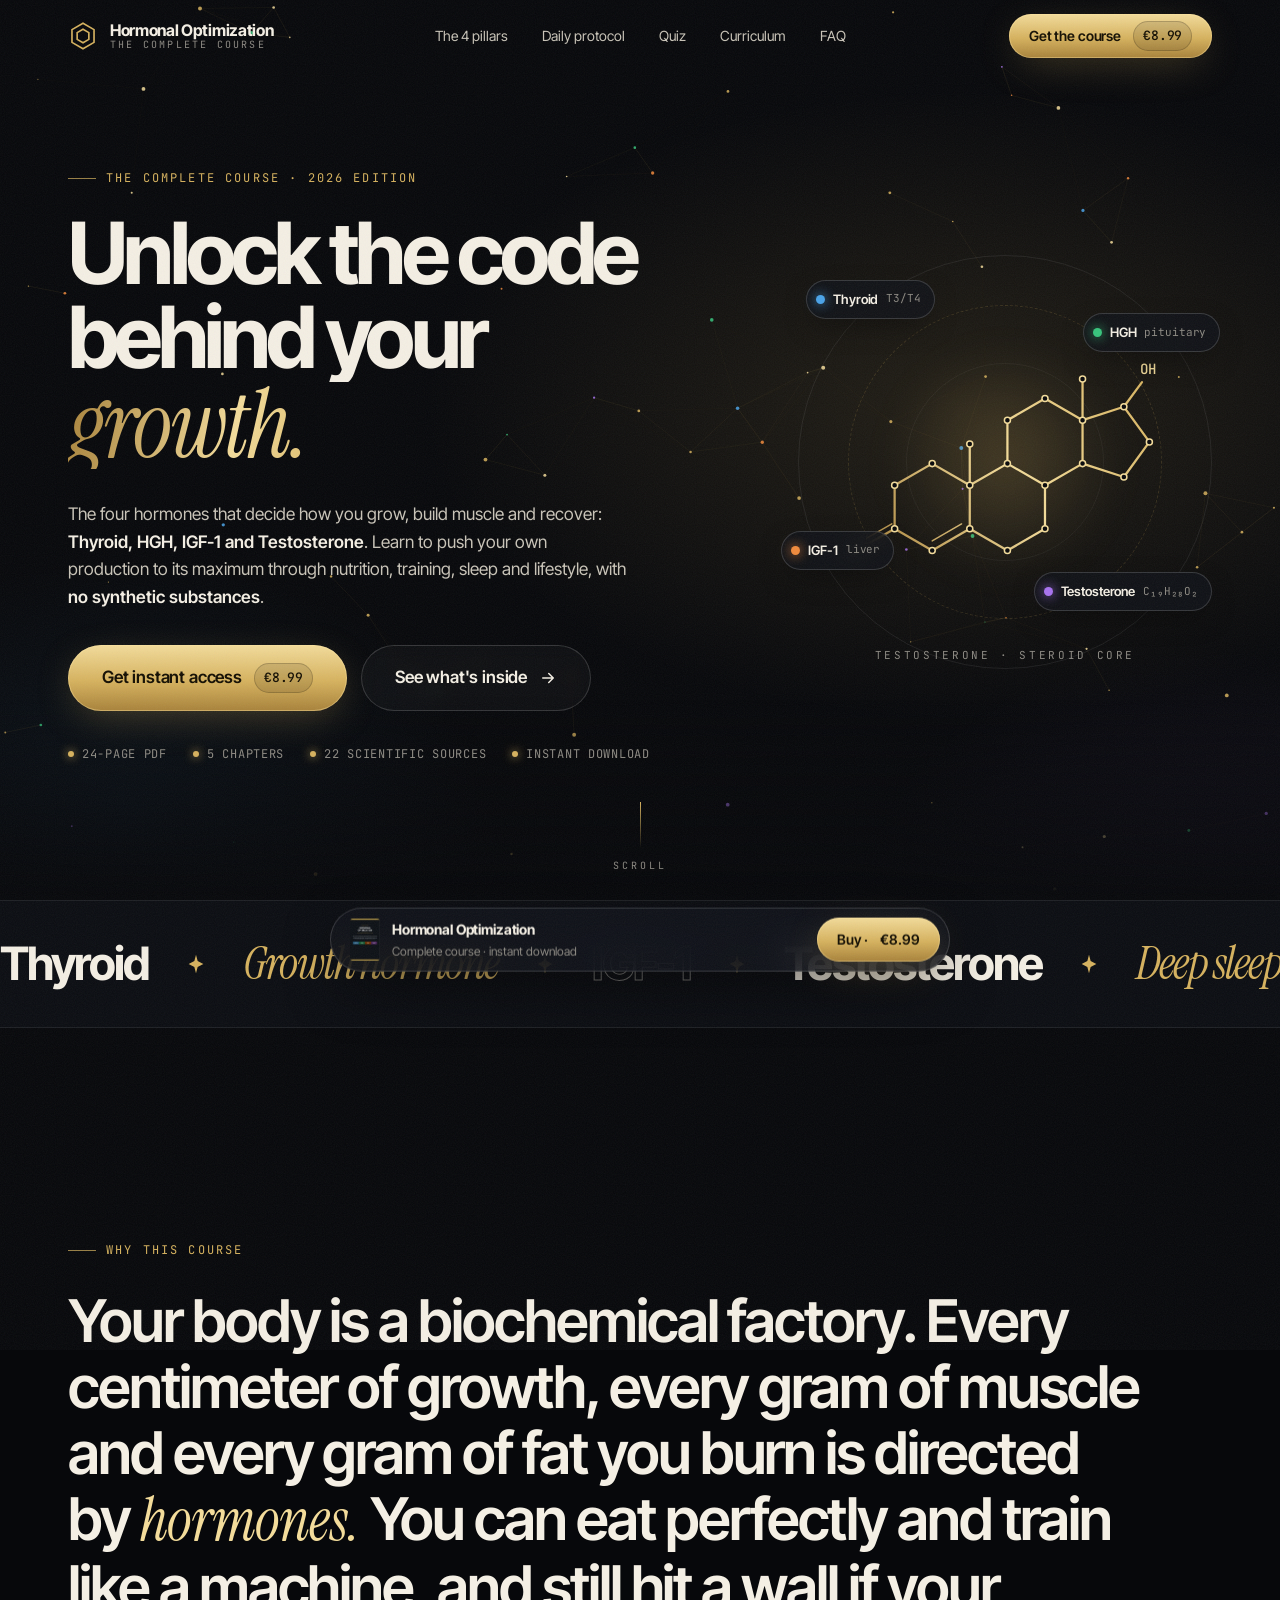
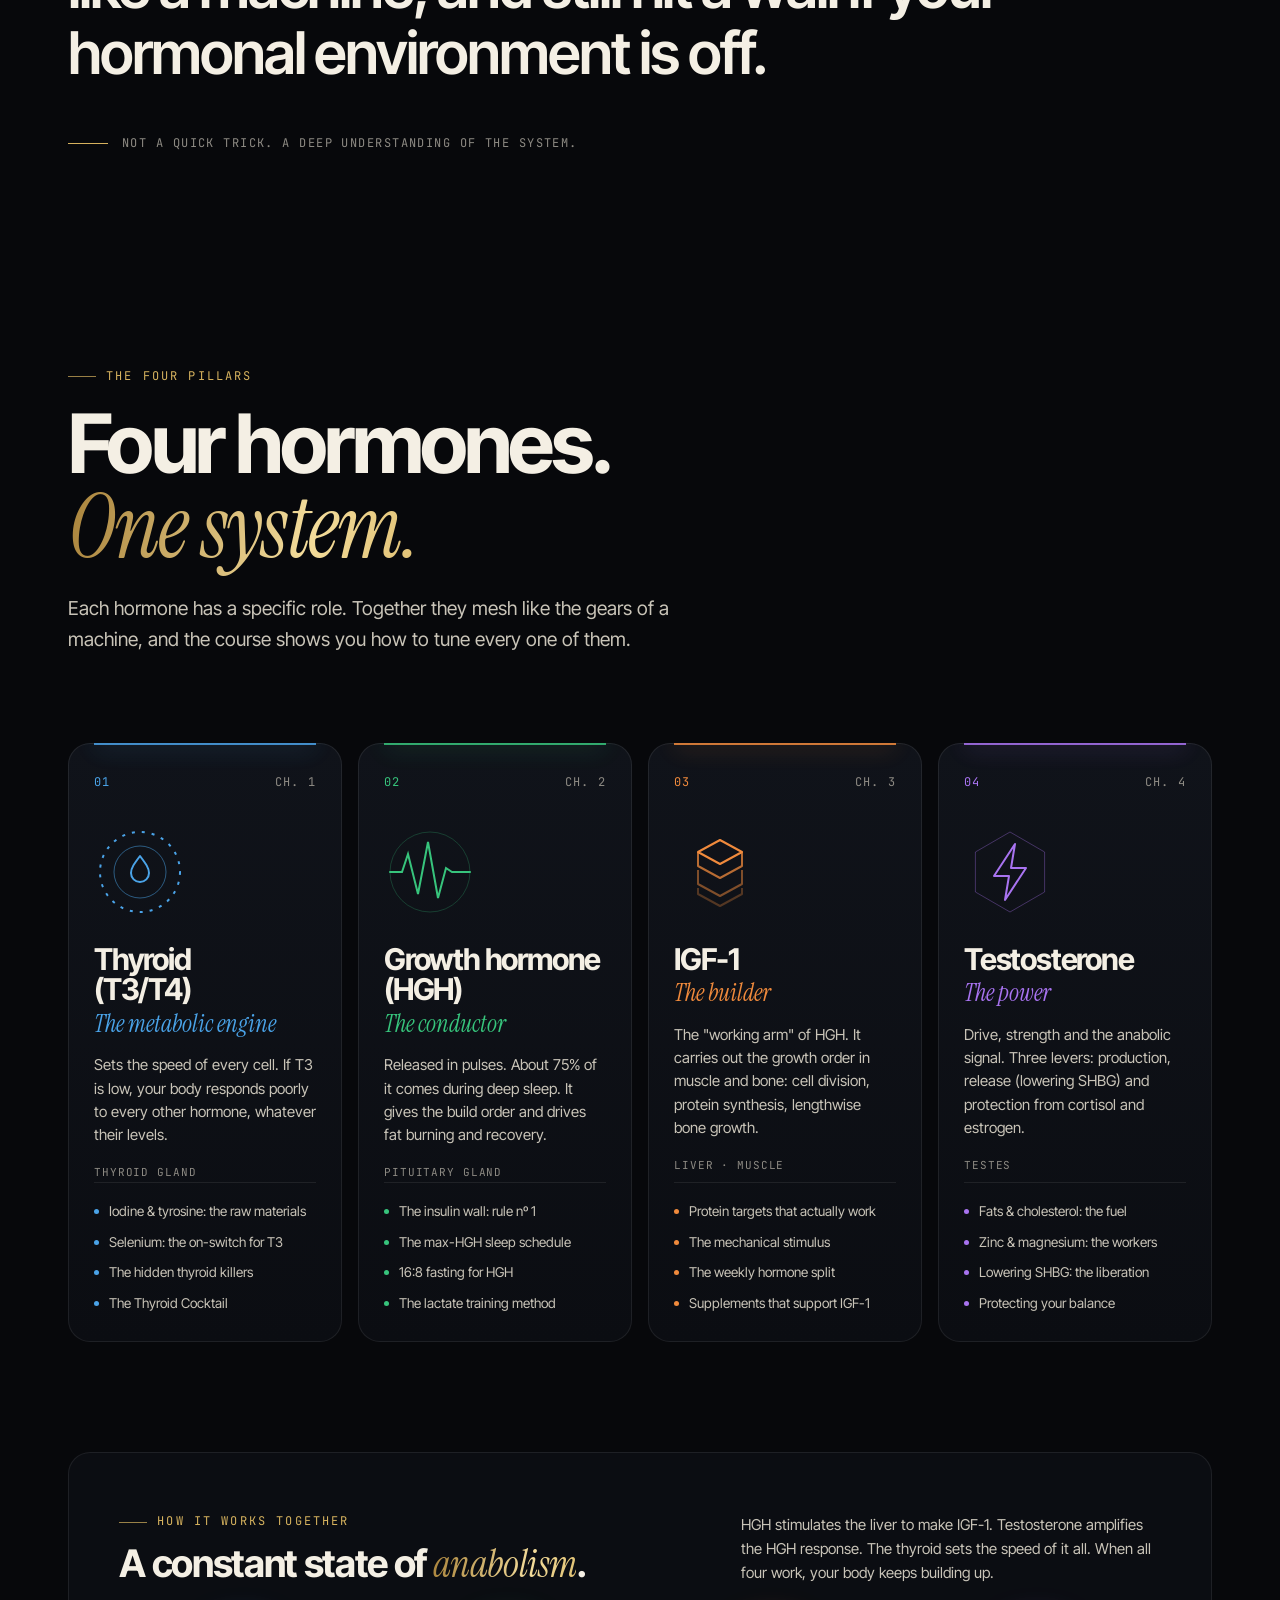
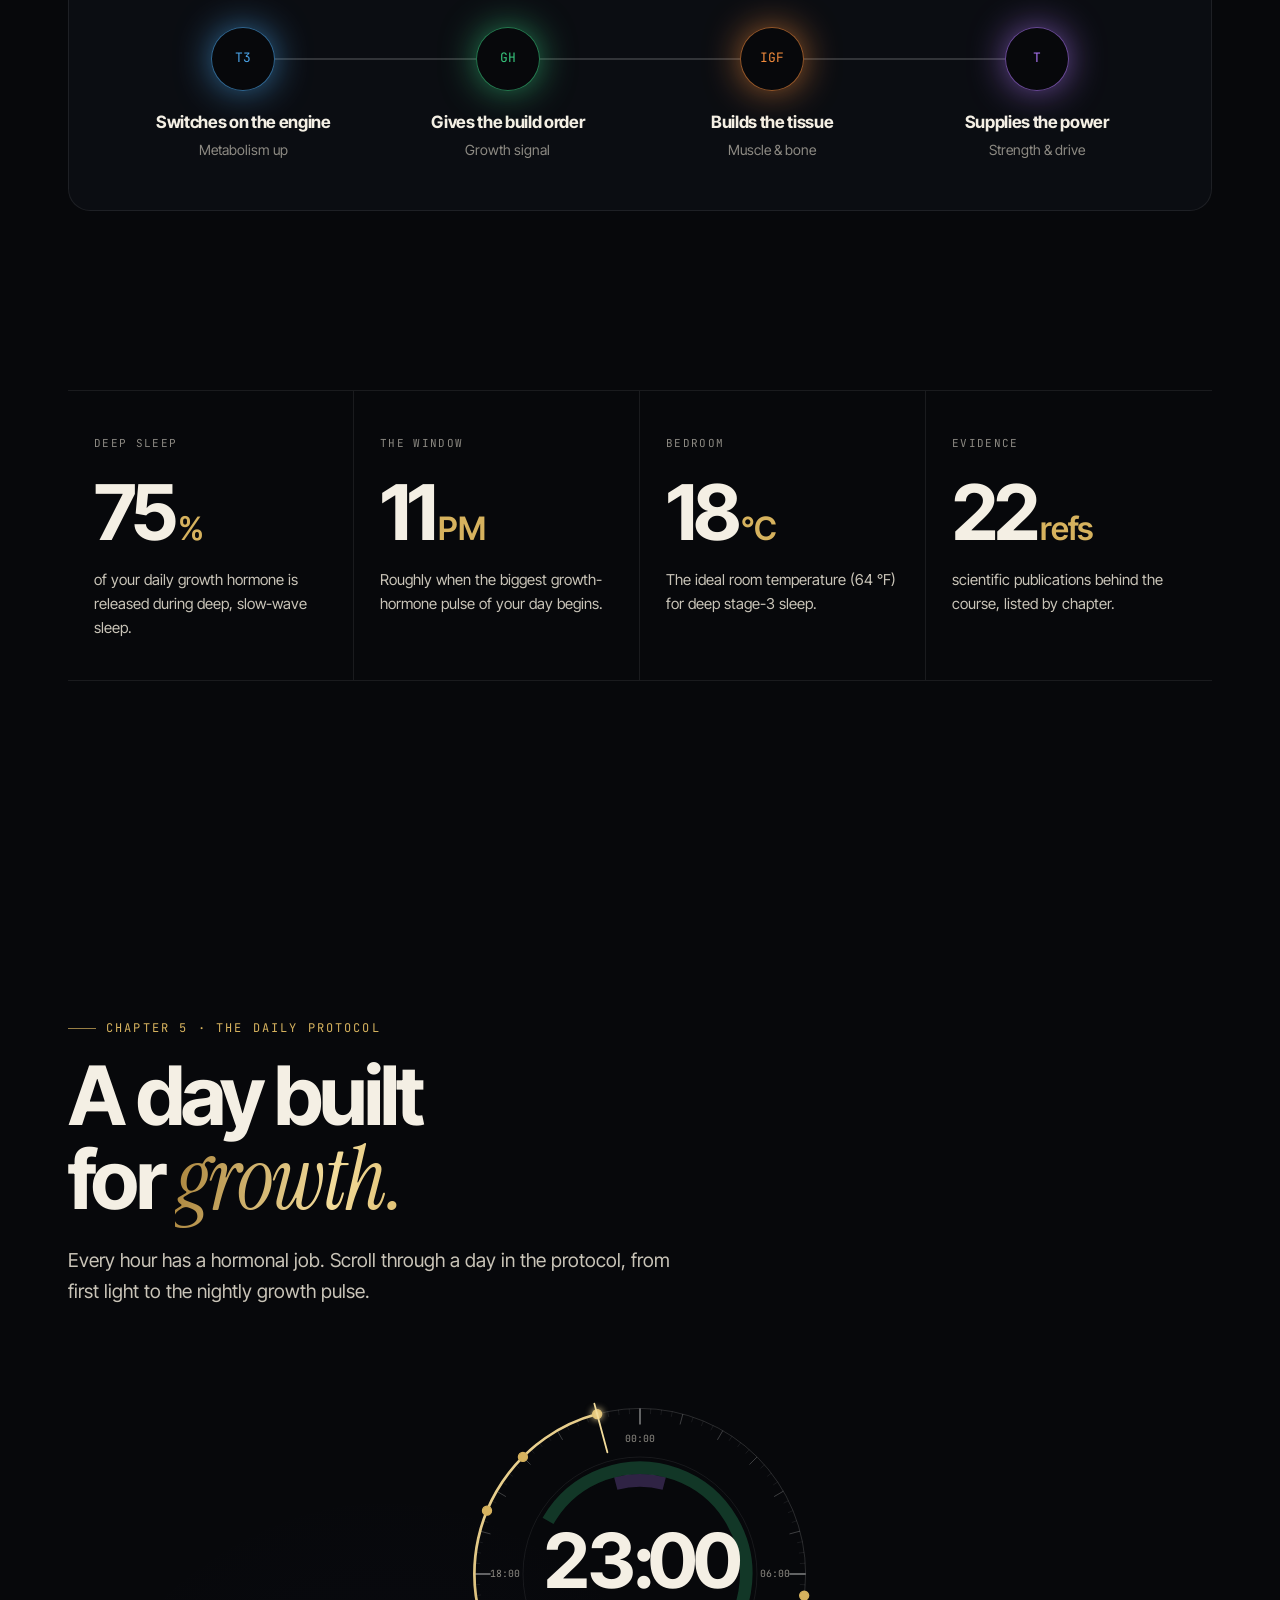
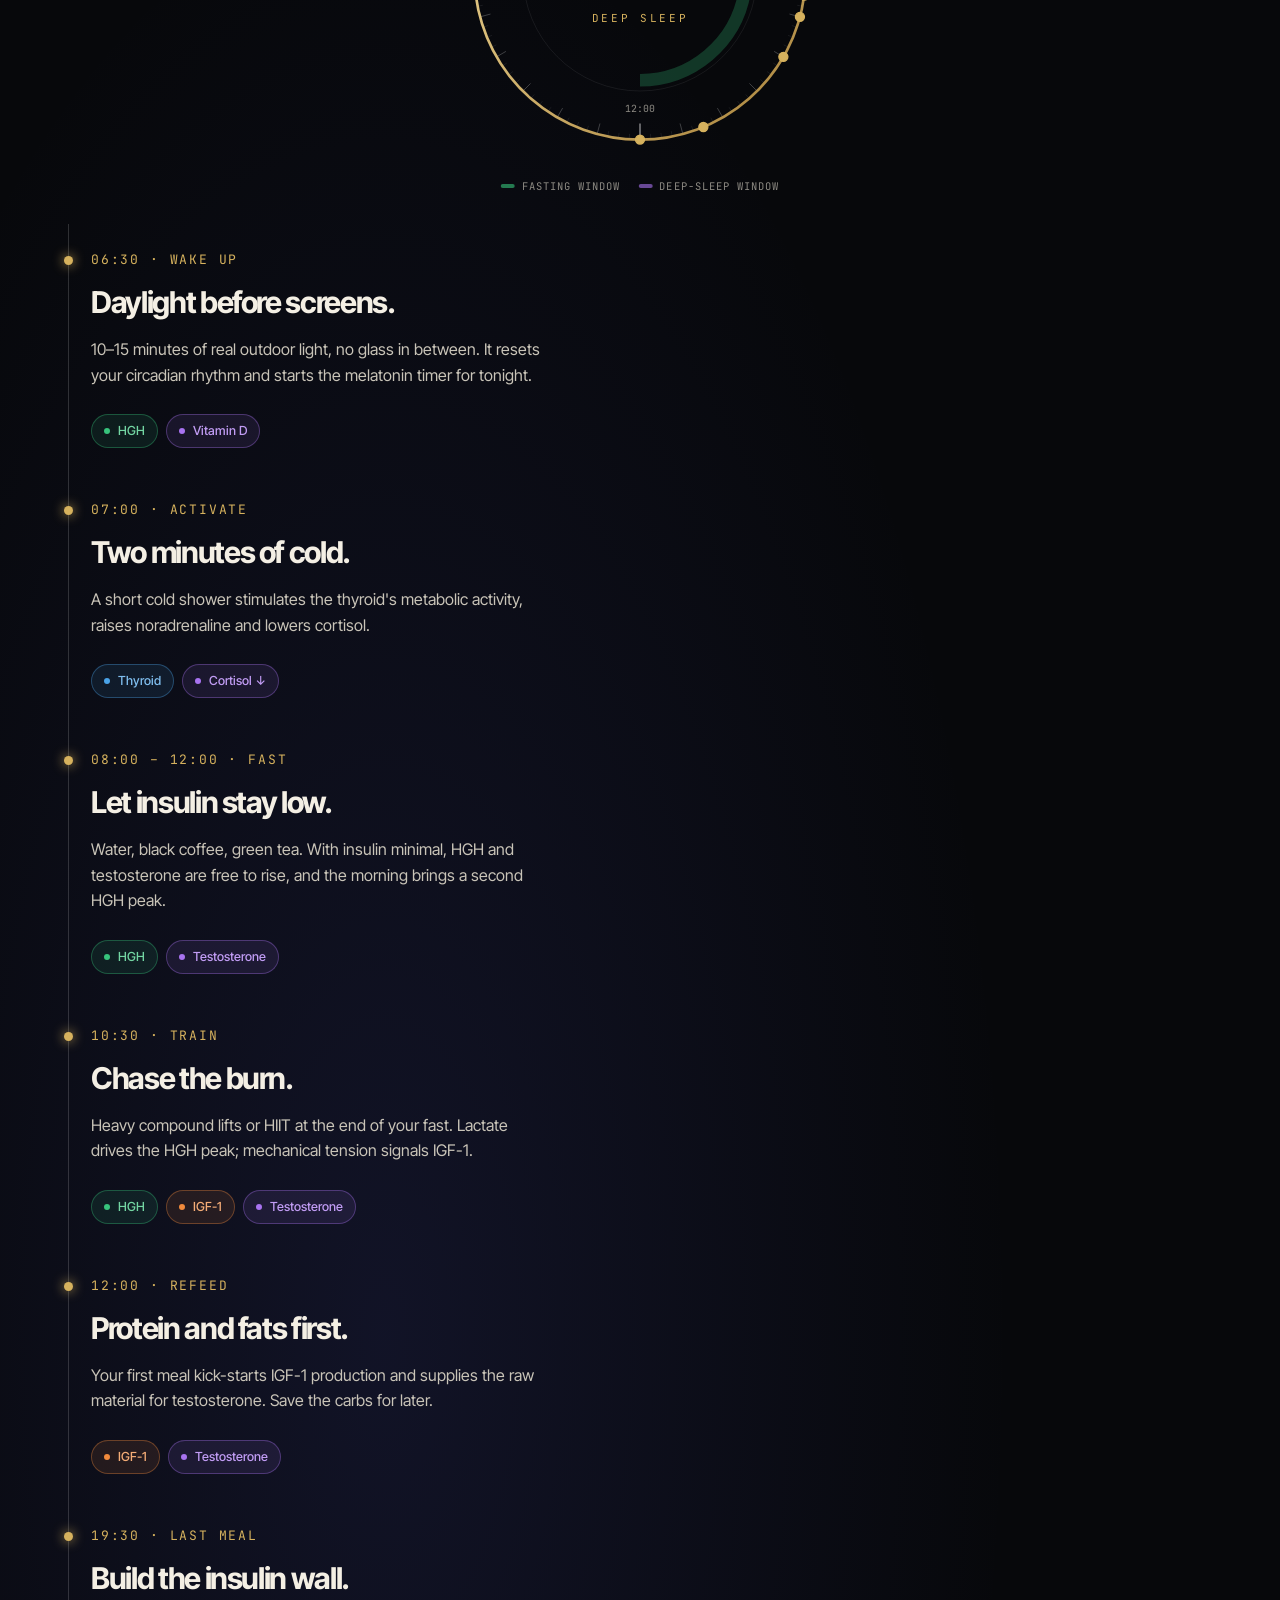
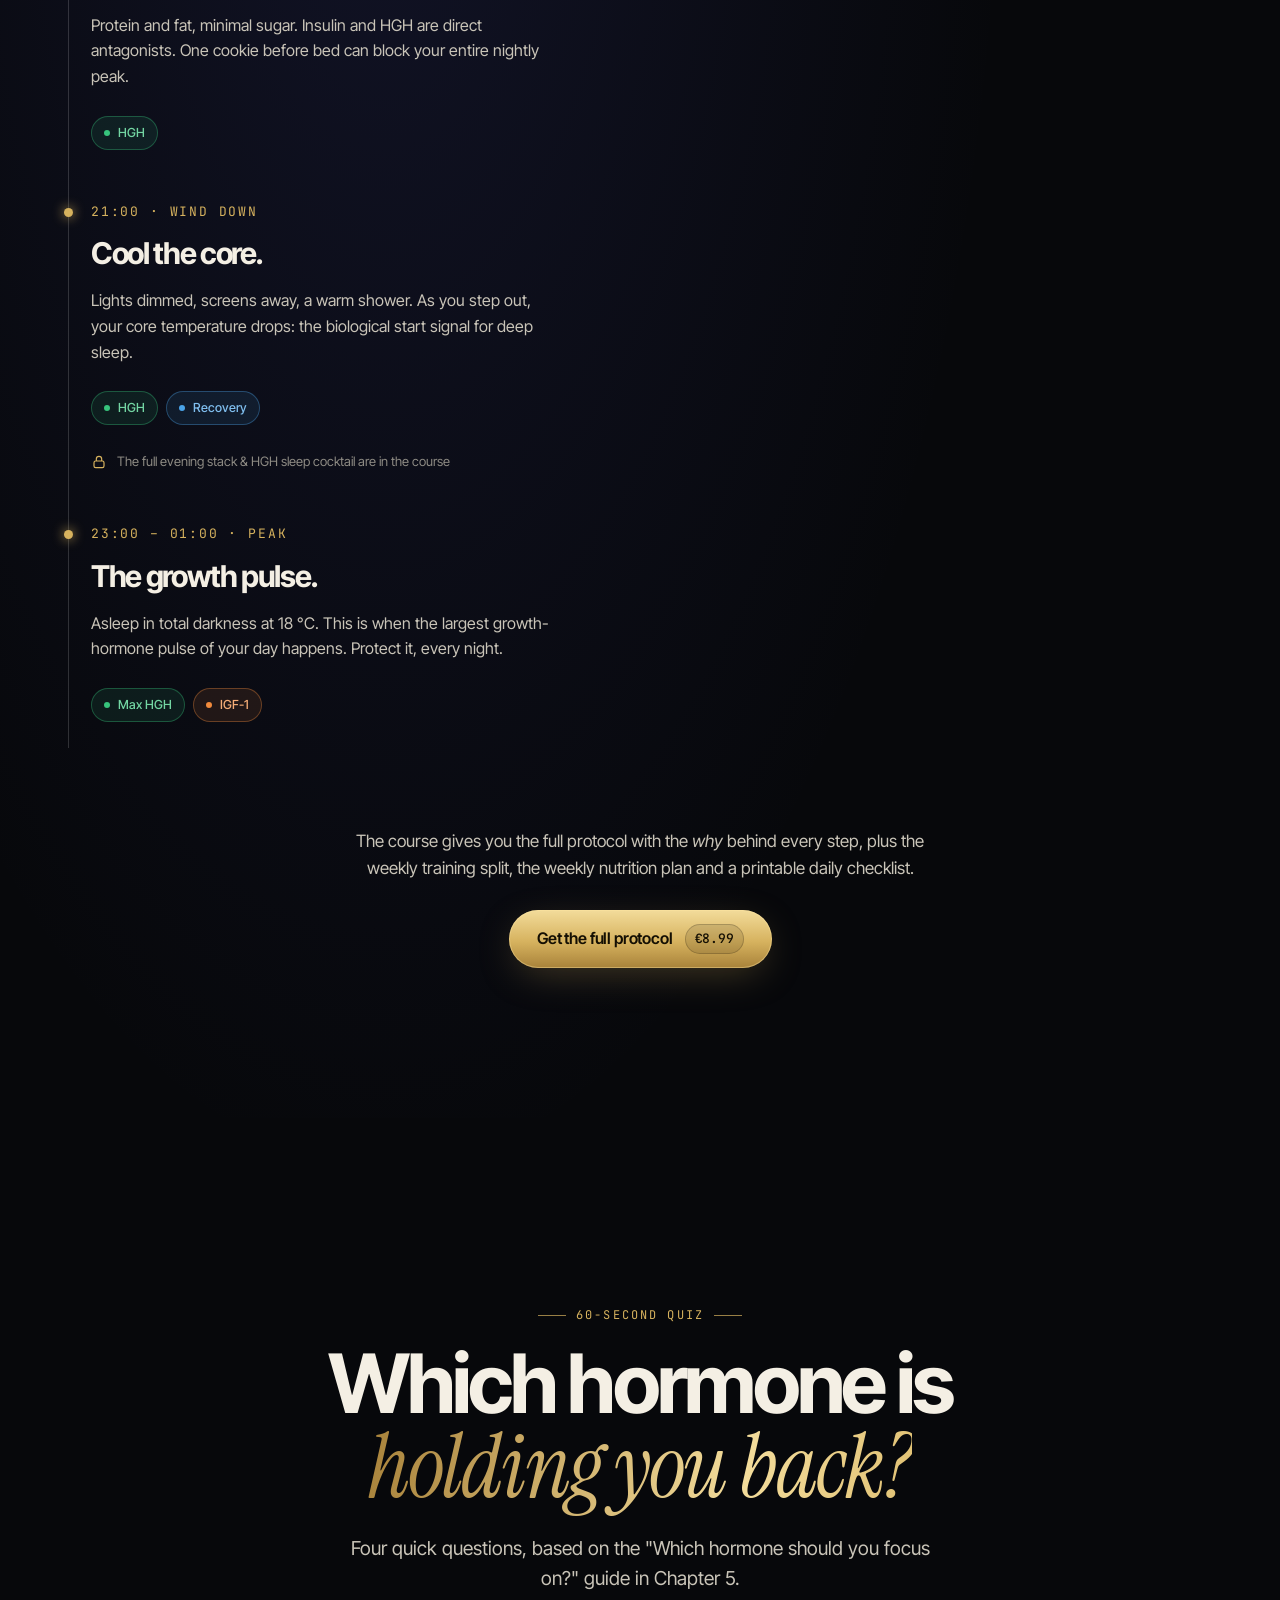
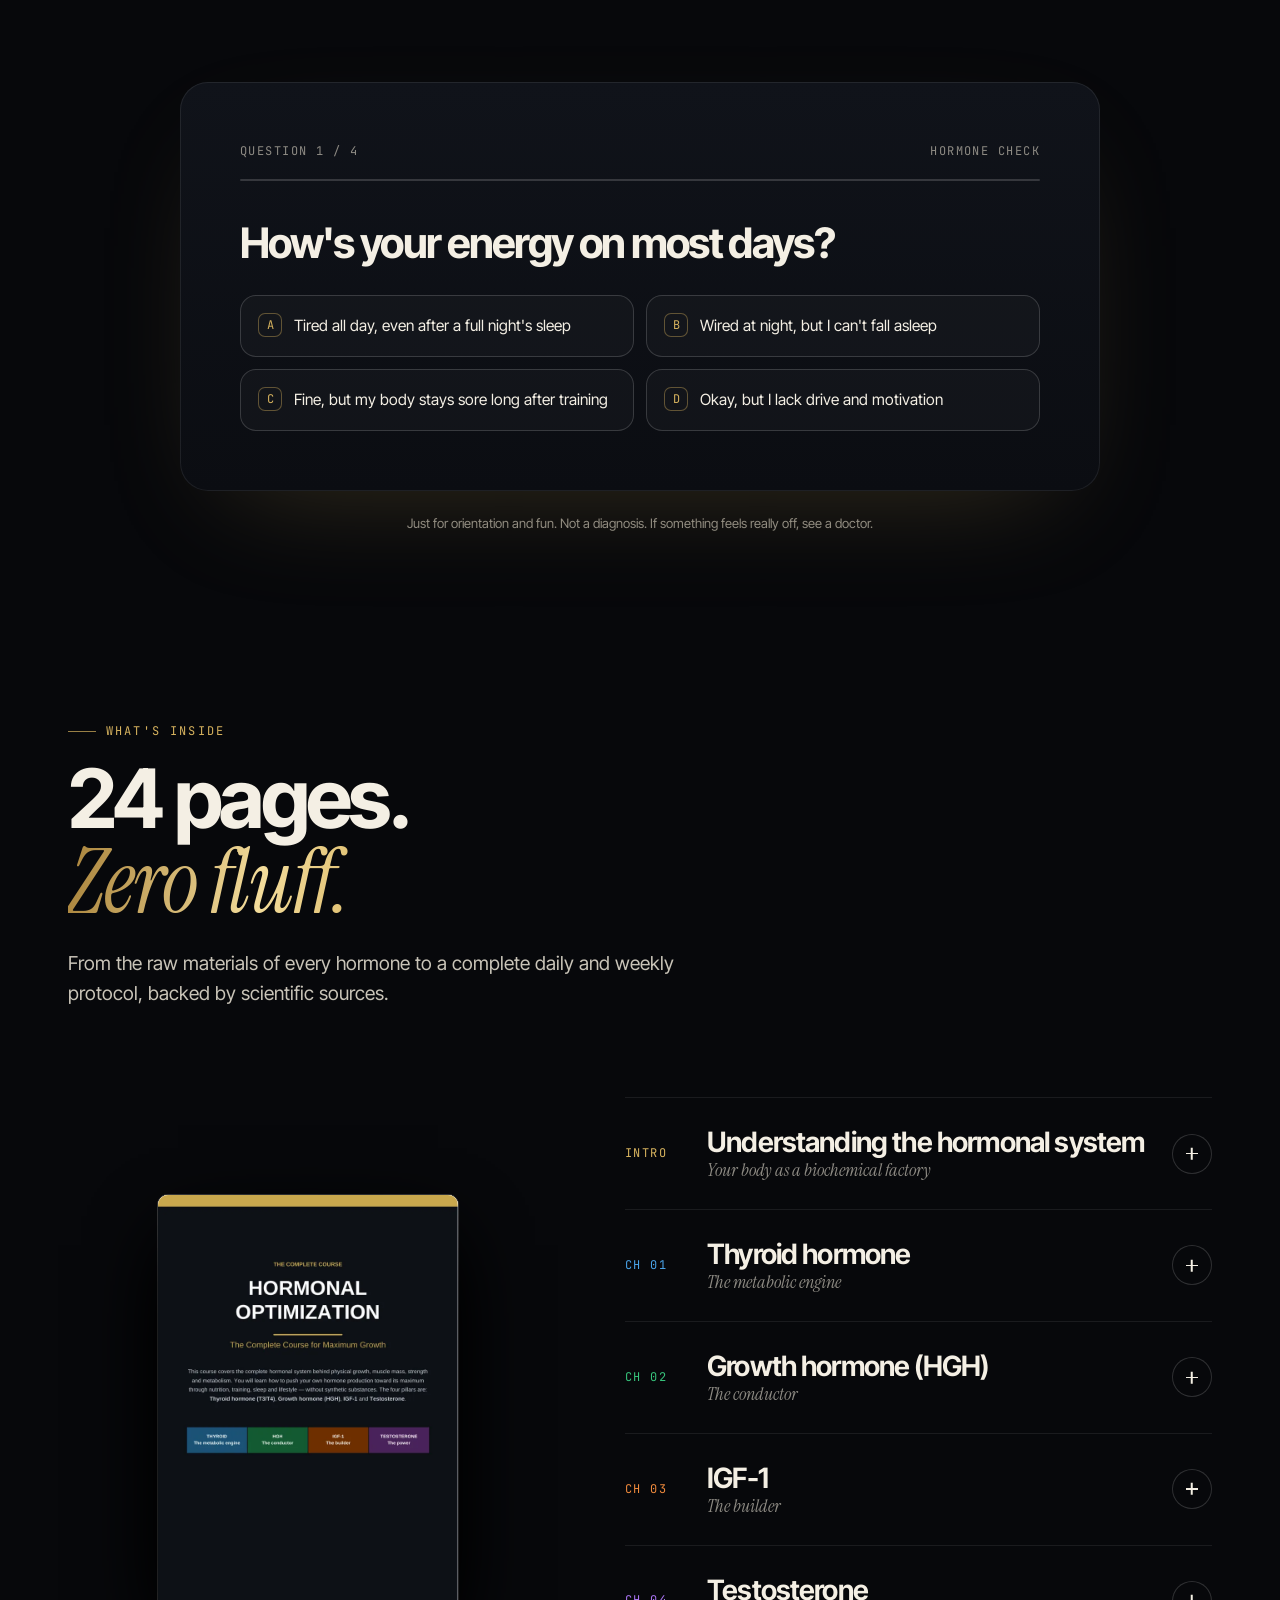
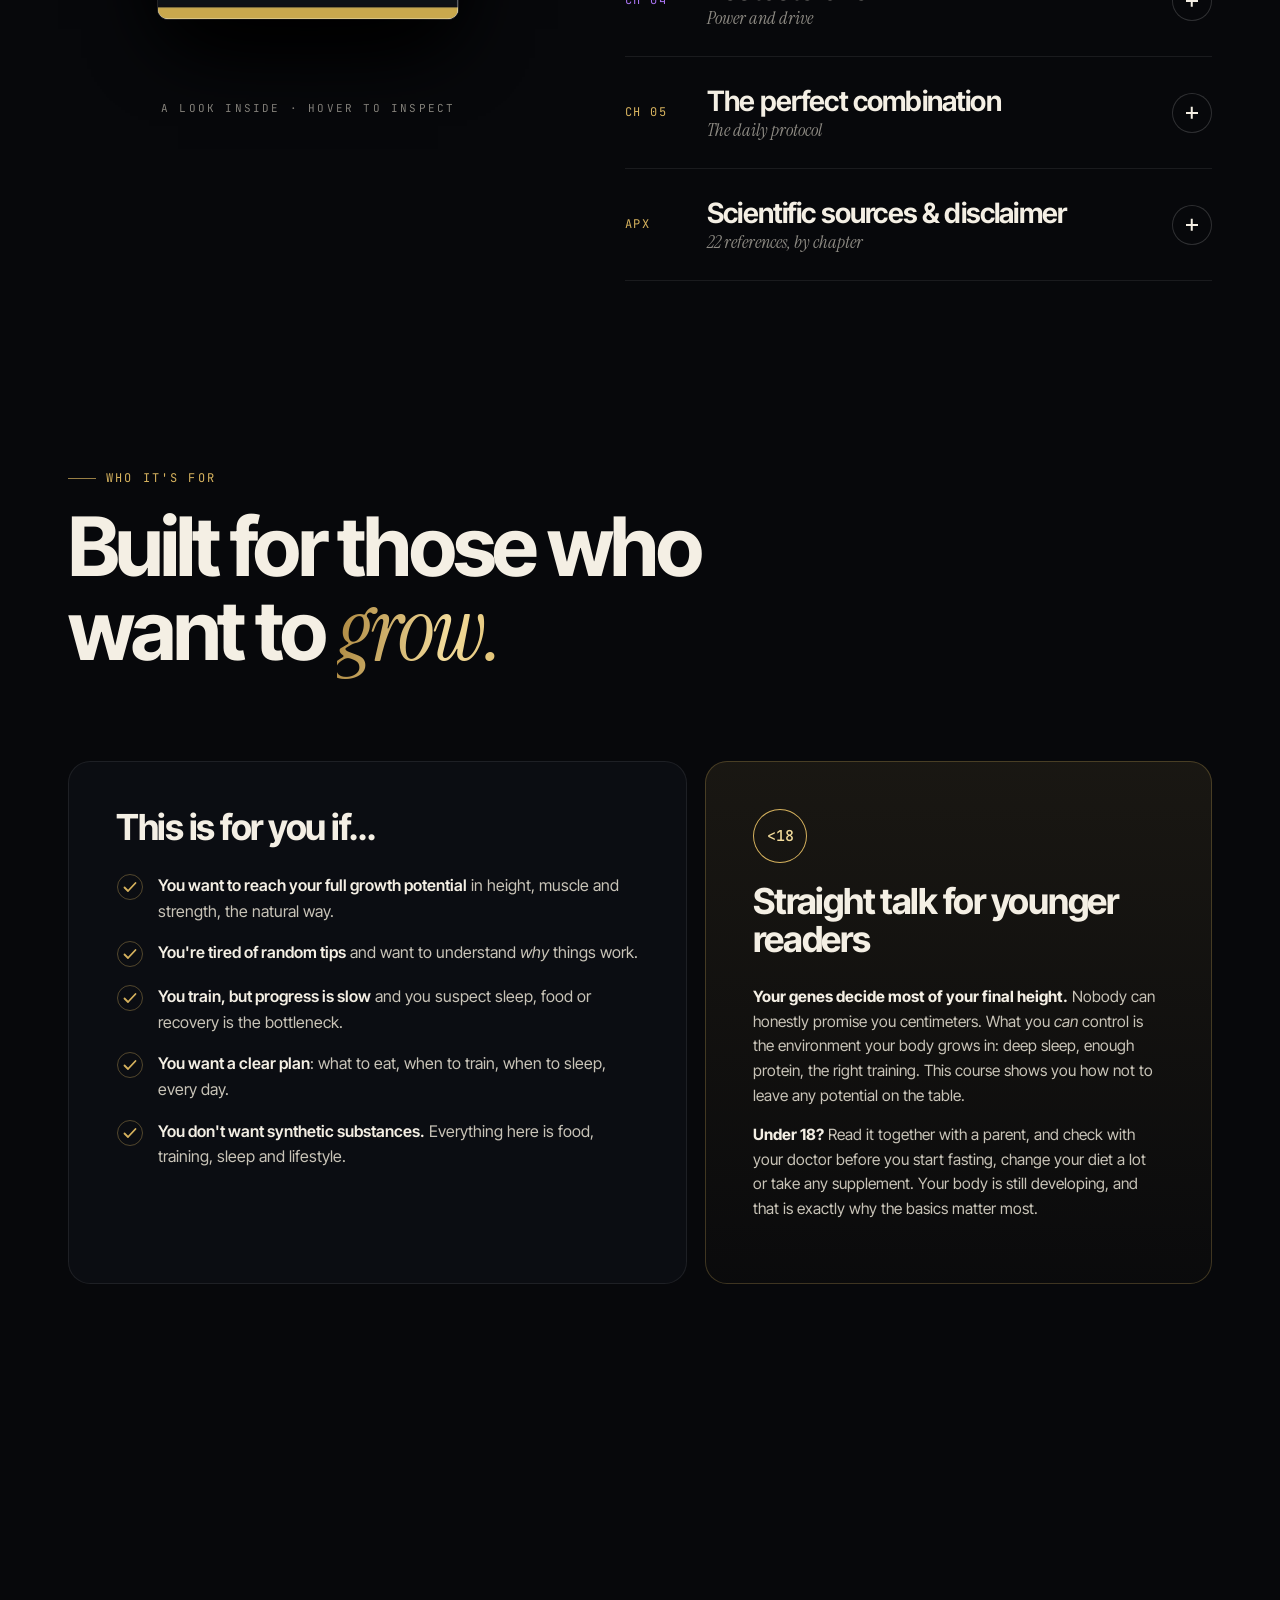
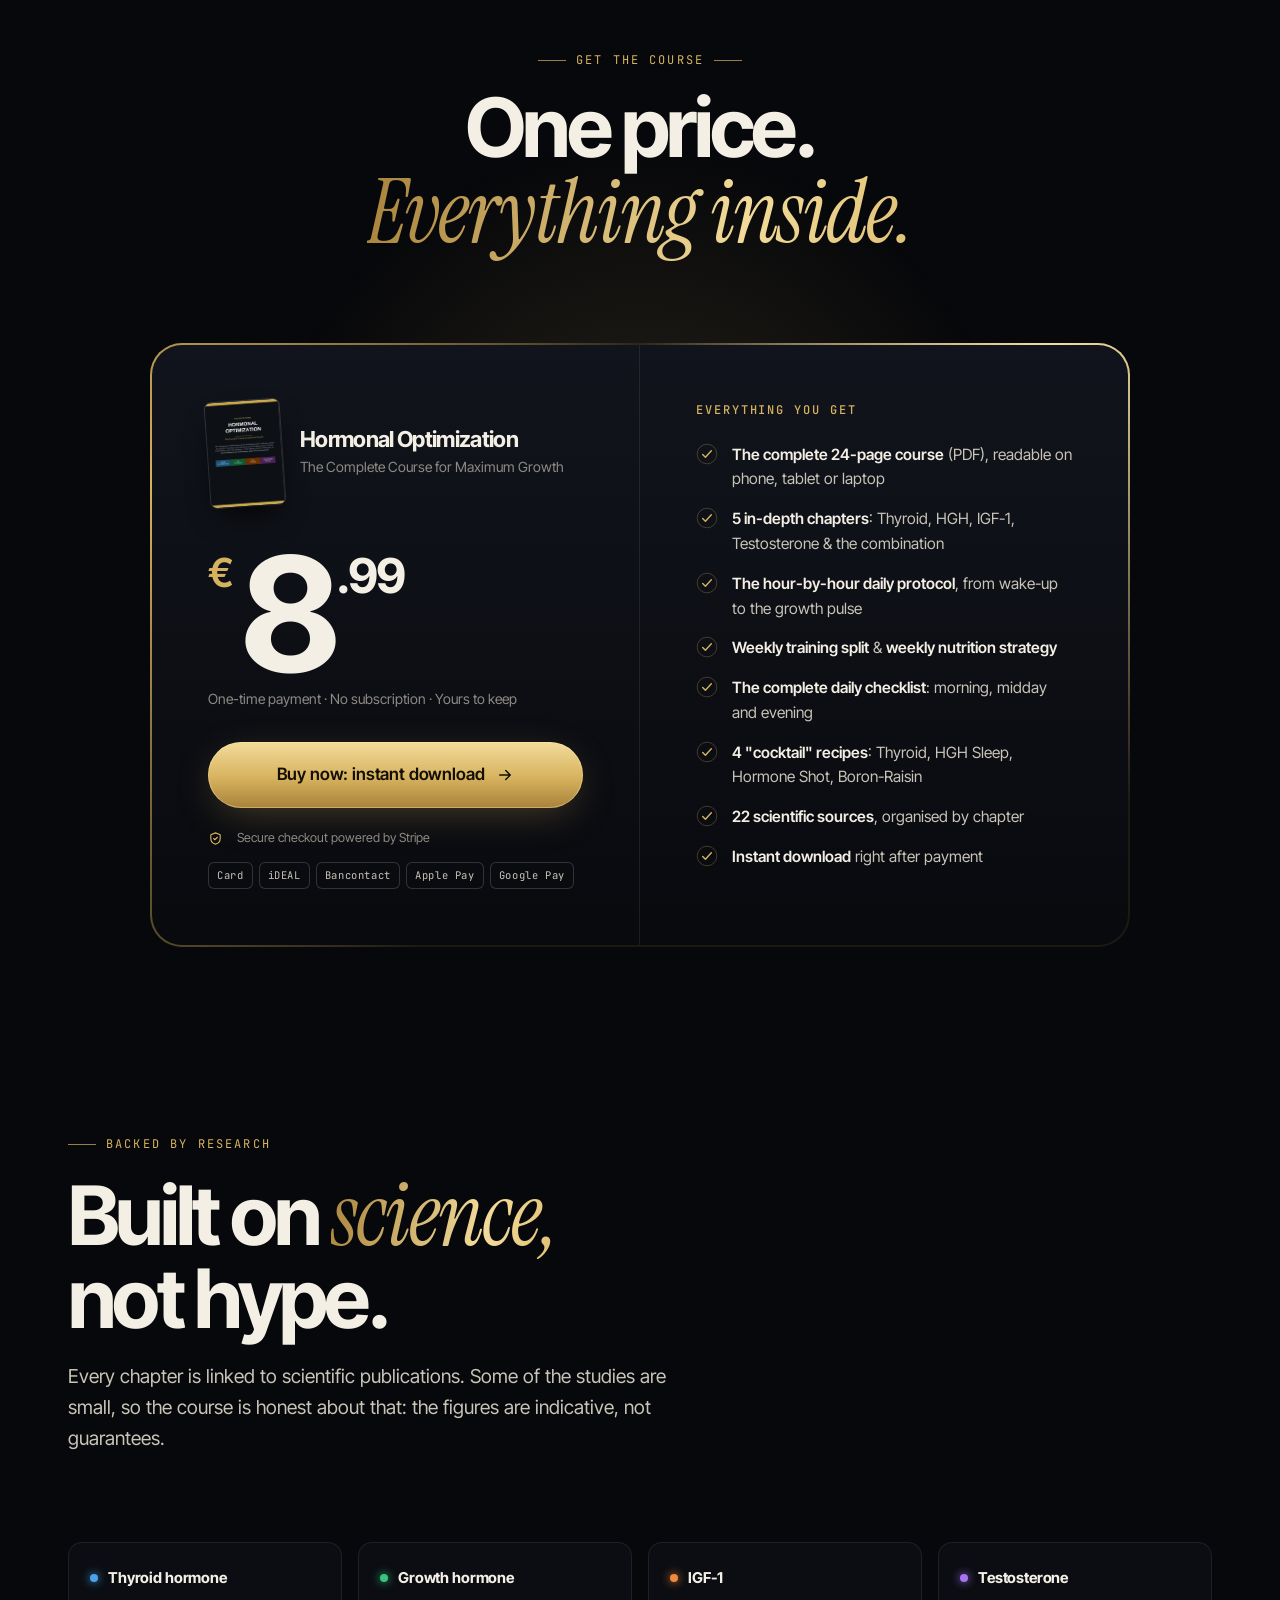
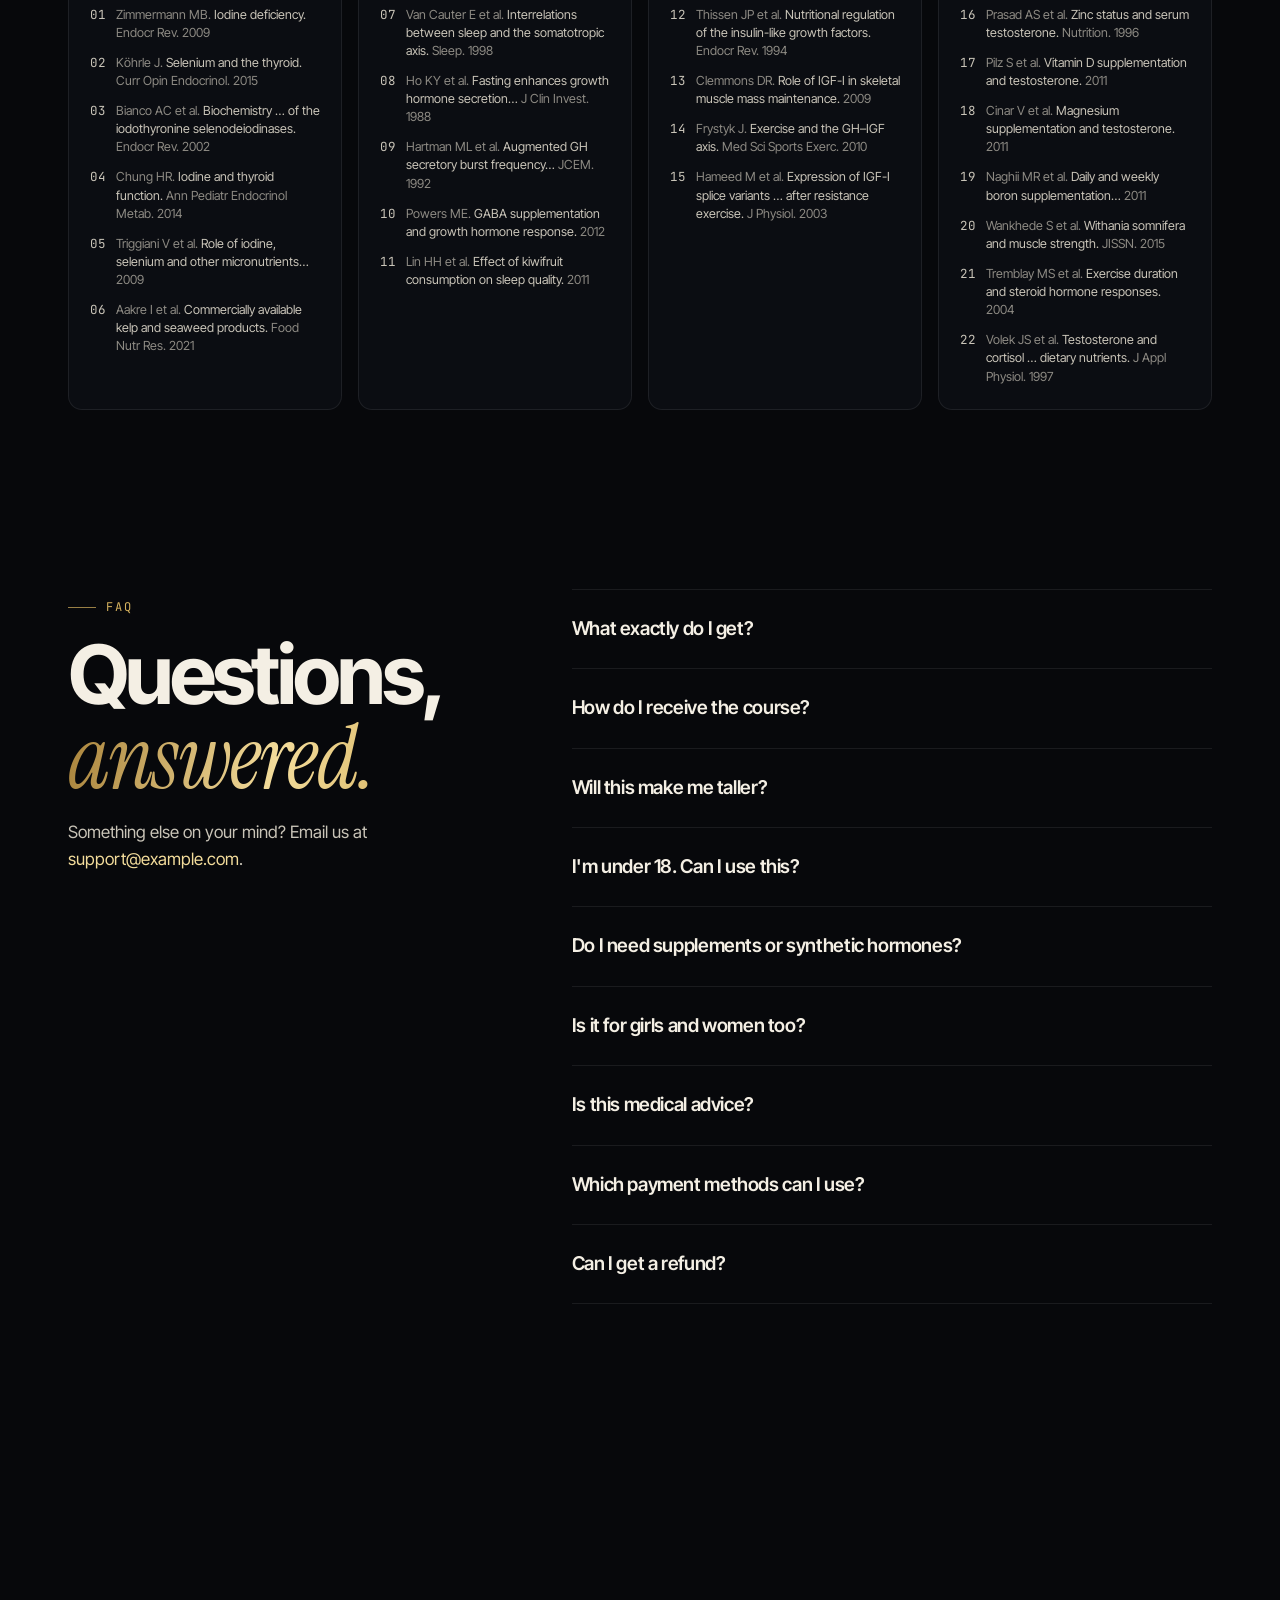
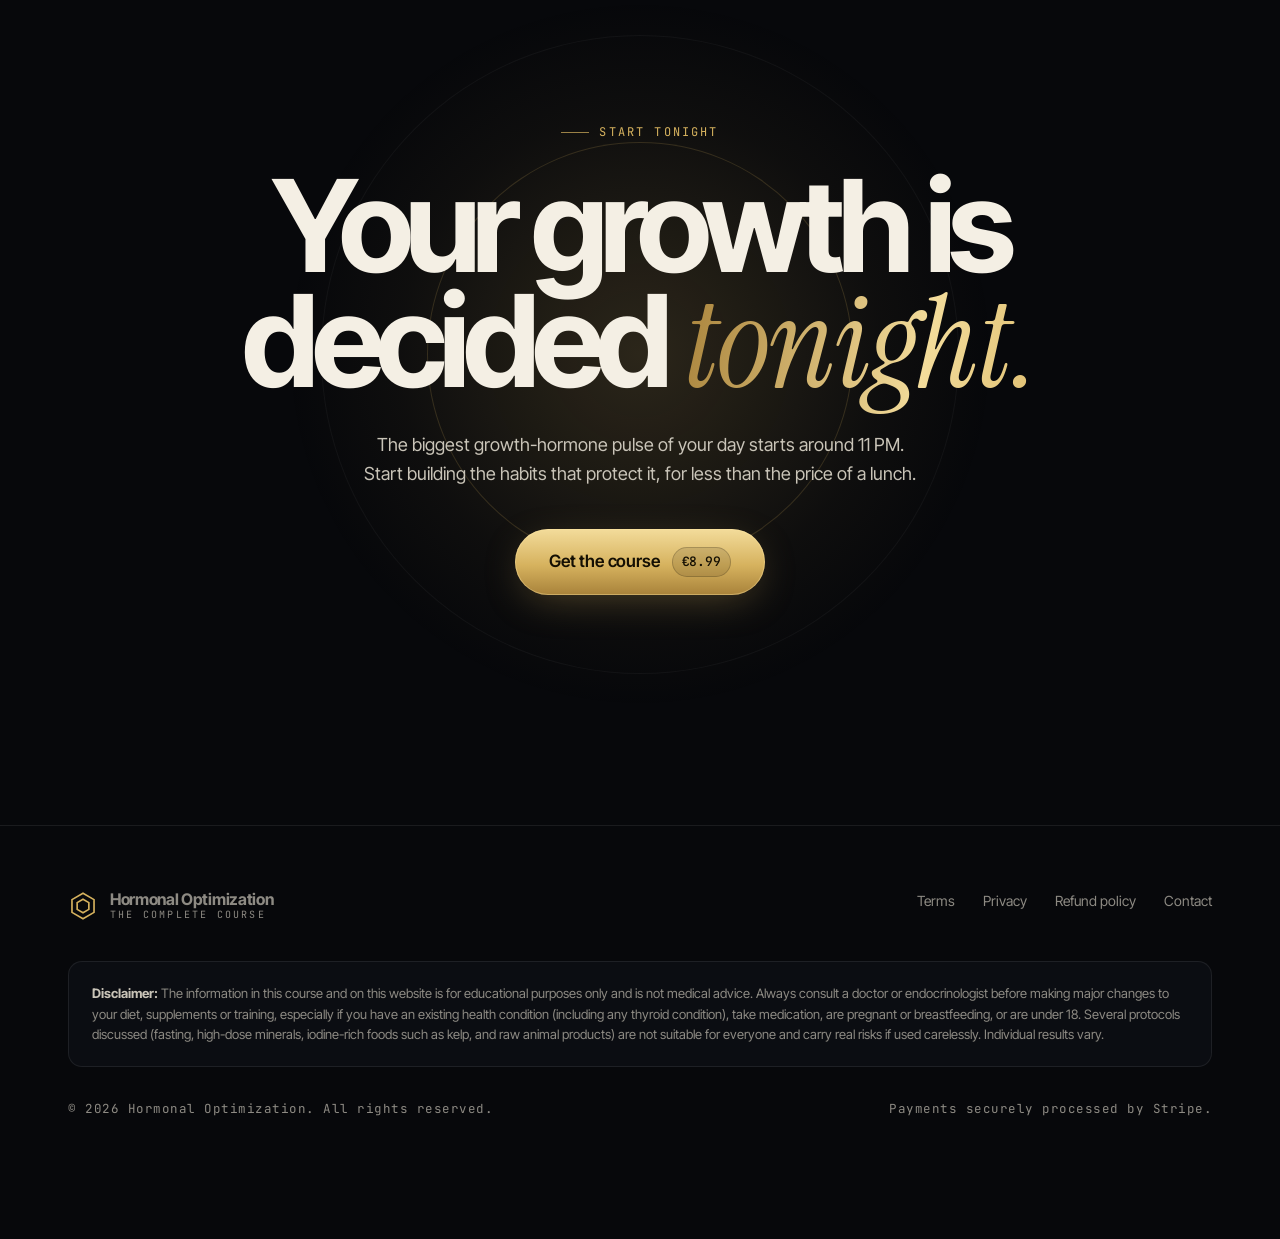
==== course-website/index.html @ 463e6615 "Add Hormonal Optimization course sales website Static landing page in English (dark luxury black + g" ====
<!doctype html>
<html lang="en" class="no-js">
<head>
  <meta charset="utf-8" />
  <meta name="viewport" content="width=device-width, initial-scale=1, viewport-fit=cover" />
  <title>Hormonal Optimization: The Complete Course</title>
  <meta name="description" content="The complete course on the four hormones behind growth, muscle and recovery: Thyroid, HGH, IGF-1 and Testosterone. Optimize them naturally through nutrition, training, sleep and lifestyle. 24-page PDF, instant download, €8.99." />
  <meta name="theme-color" content="#07080b" />
  <meta property="og:type" content="website" />
  <meta property="og:title" content="Hormonal Optimization: The Complete Course" />
  <meta property="og:description" content="Thyroid, HGH, IGF-1 and Testosterone: the four hormones that decide how you grow. Raise them naturally. €8.99, instant download." />
  <meta property="og:image" content="assets/img/page-1.webp" />
  <meta name="twitter:card" content="summary_large_image" />
  <link rel="icon" href="assets/img/favicon.svg" type="image/svg+xml" />
  <link rel="preconnect" href="https://fonts.googleapis.com" />
  <link rel="preconnect" href="https://fonts.gstatic.com" crossorigin />
  <link href="https://fonts.googleapis.com/css2?family=Instrument+Serif:ital@0;1&family=Inter+Tight:wght@400;500;600;700;800&family=JetBrains+Mono:wght@400;500&display=swap" rel="stylesheet" />
  <link rel="stylesheet" href="assets/css/style.css" />
  <script>document.documentElement.classList.replace("no-js", "js");</script>
</head>
<body class="is-loading">

  <!-- Reusable icons -->
  <svg width="0" height="0" style="position:absolute" aria-hidden="true">
    <defs>
      <symbol id="i-check" viewBox="0 0 28 28"><circle cx="14" cy="14" r="12.5" fill="none" stroke="currentColor" stroke-opacity=".35"/><path d="M8.5 14.5l3.5 3.5 7.5-8" fill="none" stroke="currentColor" stroke-width="1.8" stroke-linecap="round" stroke-linejoin="round"/></symbol>
      <symbol id="i-arrow" viewBox="0 0 24 24"><path d="M5 12h14M13 6l6 6-6 6" fill="none" stroke="currentColor" stroke-width="2" stroke-linecap="round" stroke-linejoin="round"/></symbol>
      <symbol id="i-lock" viewBox="0 0 24 24"><rect x="4.5" y="10.5" width="15" height="10" rx="2.5" fill="none" stroke="currentColor" stroke-width="1.8"/><path d="M8 10.5V7.5a4 4 0 0 1 8 0v3" fill="none" stroke="currentColor" stroke-width="1.8"/></symbol>
      <symbol id="i-star" viewBox="0 0 24 24"><path d="M12 2l1.8 6.6L20 12l-6.2 3.4L12 22l-1.8-6.6L4 12l6.2-3.4z" fill="currentColor"/></symbol>
      <symbol id="i-shield" viewBox="0 0 24 24"><path d="M12 3l7.5 3v6c0 4.5-3.2 8-7.5 9-4.3-1-7.5-4.5-7.5-9V6z" fill="none" stroke="currentColor" stroke-width="1.8" stroke-linejoin="round"/><path d="M9 12l2 2 4-4" fill="none" stroke="currentColor" stroke-width="1.8" stroke-linecap="round" stroke-linejoin="round"/></symbol>
      <symbol id="i-hex" viewBox="0 0 40 40"><path d="M20 3l14.7 8.5v17L20 37 5.3 28.5v-17z"/><path d="M20 11l7.8 4.5v9L20 29l-7.8-4.5v-9z"/></symbol>
    </defs>
  </svg>

  <!-- Loader -->
  <div class="loader" id="loader" aria-hidden="true">
    <div class="loader-inner">
      <svg class="loader-mark" viewBox="0 0 40 40"><path d="M20 3l14.7 8.5v17L20 37 5.3 28.5v-17z"/><path d="M20 11l7.8 4.5v9L20 29l-7.8-4.5v-9z"/></svg>
      <div class="loader-word">Hormonal Optimization</div>
      <div class="loader-bar"><span id="loaderBar"></span></div>
      <div class="loader-count" id="loaderCount">0%</div>
    </div>
  </div>

  <div class="grain" aria-hidden="true"></div>
  <div class="cursor-glow" id="cursorGlow" aria-hidden="true"></div>

  <!-- Nav -->
  <header class="nav" id="nav">
    <div class="container">
      <a href="#top" class="brand" aria-label="Hormonal Optimization: home">
        <svg class="brand-mark" viewBox="0 0 40 40" aria-hidden="true"><use href="#i-hex"/></svg>
        <span class="brand-text">Hormonal Optimization<small>The complete course</small></span>
      </a>
      <nav class="nav-links" aria-label="Main">
        <a href="#pillars">The 4 pillars</a>
        <a href="#protocol">Daily protocol</a>
        <a href="#quiz">Quiz</a>
        <a href="#curriculum">Curriculum</a>
        <a href="#faq">FAQ</a>
      </nav>
      <div class="nav-cta">
        <a href="#pricing" class="btn btn-gold btn-sm magnetic" data-buy>Get the course <span class="price-pill" data-price>€8.99</span></a>
        <button class="menu-btn" id="menuBtn" aria-label="Open menu" aria-expanded="false"><span></span><span></span></button>
      </div>
    </div>
  </header>

  <div class="mobile-menu" id="mobileMenu">
    <a href="#pillars">The 4 pillars</a>
    <a href="#protocol">Daily protocol</a>
    <a href="#quiz">Hormone quiz</a>
    <a href="#curriculum">Curriculum</a>
    <a href="#faq">FAQ</a>
    <a href="#pricing" class="btn btn-gold btn-lg" data-buy>Get the course · <span data-price>€8.99</span></a>
  </div>

  <main id="top">

    <!-- HERO -->
    <section class="hero" id="hero">
      <canvas class="hero-canvas" id="heroCanvas" aria-hidden="true"></canvas>
      <div class="container">
        <div class="hero-copy">
          <span class="eyebrow" data-hero-fade>The complete course · 2026 edition</span>
          <h1 class="hero-title" aria-label="Unlock the code behind your growth.">
            <span class="line"><span class="word">Unlock</span> <span class="word">the</span> <span class="word">code</span></span>
            <span class="line"><span class="word">behind</span> <span class="word">your</span></span>
            <span class="line"><span class="word serif gold-text">growth.</span></span>
          </h1>
          <p class="hero-sub" data-hero-fade>
            The four hormones that decide how you grow, build muscle and recover:
            <strong>Thyroid, HGH, IGF-1 and Testosterone</strong>. Learn to push your own
            production to its maximum through nutrition, training, sleep and lifestyle,
            with <strong>no synthetic substances</strong>.
          </p>
          <div class="hero-actions" data-hero-fade>
            <a href="#pricing" class="btn btn-gold btn-lg magnetic" data-buy>
              Get instant access <span class="price-pill" data-price>€8.99</span>
            </a>
            <a href="#curriculum" class="btn btn-ghost btn-lg magnetic">
              See what's inside <svg class="btn-arrow" aria-hidden="true"><use href="#i-arrow"/></svg>
            </a>
          </div>
          <div class="hero-meta" data-hero-fade>
            <span>24-page PDF</span><span>5 chapters</span><span>22 scientific sources</span><span>Instant download</span>
          </div>
        </div>

        <div class="hero-visual" id="heroVisual" aria-hidden="true">
          <div class="orbit"></div>
          <div class="orbit orbit-2"></div>
          <div class="orbit orbit-3"></div>
          <div class="orbit-glow"></div>
          <svg class="molecule" id="molecule" viewBox="0 0 386 267">
            <defs>
              <linearGradient id="molGrad" gradientUnits="userSpaceOnUse" x1="40" y1="230" x2="350" y2="40">
                <stop offset="0" stop-color="#a8823a"/><stop offset=".5" stop-color="#f3dc9b"/><stop offset="1" stop-color="#d6b25e"/>
              </linearGradient>
              <filter id="glow" x="-200%" y="-200%" width="500%" height="500%"><feGaussianBlur stdDeviation="3.2"/></filter>
            </defs>
            <g class="bonds">
              <path class="bond" d="M115.7 134.7L155.5 157.7"/><path class="bond" d="M155.5 157.7L155.5 203.7"/><path class="bond" d="M115.7 226.7L155.5 203.7"/>
              <path class="bond" d="M75.9 203.7L115.7 226.7"/><path class="bond" d="M75.9 157.7L75.9 203.7"/><path class="bond" d="M75.9 157.7L115.7 134.7"/>
              <path class="bond" d="M195.4 134.7L235.2 157.7"/><path class="bond" d="M235.2 157.7L235.2 203.7"/><path class="bond" d="M195.4 226.7L235.2 203.7"/>
              <path class="bond" d="M155.5 203.7L195.4 226.7"/><path class="bond" d="M155.5 157.7L195.4 134.7"/><path class="bond" d="M235.2 65.7L275.0 88.7"/>
              <path class="bond" d="M275.0 88.7L275.0 134.7"/><path class="bond" d="M235.2 157.7L275.0 134.7"/><path class="bond" d="M195.4 88.7L195.4 134.7"/>
              <path class="bond" d="M195.4 88.7L235.2 65.7"/><path class="bond" d="M275.0 134.7L318.8 148.9"/><path class="bond" d="M318.8 148.9L345.8 111.7"/>
              <path class="bond" d="M318.8 74.5L345.8 111.7"/><path class="bond" d="M275.0 88.7L318.8 74.5"/><path class="bond" d="M50 218.6L75.9 203.7"/>
              <path class="bond" d="M318.8 74.5L338 48.4"/><path class="bond" d="M155.5 114.0L155.5 157.7"/><path class="bond" d="M275.0 45.0L275.0 88.7"/>
              <path class="bond bond-2" d="M146.8 198.6L115.7 216.6"/><path class="bond bond-2" d="M72.9 198.5L46 214"/>
            </g>
            <g class="atoms">
              <circle class="atom" cx="75.9" cy="157.7" r="3.2"/><circle class="atom" cx="75.9" cy="203.7" r="3.2"/><circle class="atom" cx="115.7" cy="134.7" r="3.2"/>
              <circle class="atom" cx="115.7" cy="226.7" r="3.2"/><circle class="atom" cx="155.5" cy="114" r="3.2"/><circle class="atom" cx="155.5" cy="157.7" r="3.2"/>
              <circle class="atom" cx="155.5" cy="203.7" r="3.2"/><circle class="atom" cx="195.4" cy="88.7" r="3.2"/><circle class="atom" cx="195.4" cy="134.7" r="3.2"/>
              <circle class="atom" cx="195.4" cy="226.7" r="3.2"/><circle class="atom" cx="235.2" cy="65.7" r="3.2"/><circle class="atom" cx="235.2" cy="157.7" r="3.2"/>
              <circle class="atom" cx="235.2" cy="203.7" r="3.2"/><circle class="atom" cx="275" cy="45" r="3.2"/><circle class="atom" cx="275" cy="88.7" r="3.2"/>
              <circle class="atom" cx="275" cy="134.7" r="3.2"/><circle class="atom" cx="318.8" cy="74.5" r="3.2"/><circle class="atom" cx="318.8" cy="148.9" r="3.2"/>
              <circle class="atom" cx="345.8" cy="111.7" r="3.2"/>
            </g>
            <text x="30" y="232" class="mol-label">O</text>
            <text x="336" y="40" class="mol-label">OH</text>
            <circle class="pulse-dot" id="pulseDot" r="3" cx="0" cy="0" opacity="0"/>
          </svg>
          <div class="chip chip-1"><i></i>Thyroid <small>T3/T4</small></div>
          <div class="chip chip-2"><i></i>HGH <small>pituitary</small></div>
          <div class="chip chip-3"><i></i>IGF-1 <small>liver</small></div>
          <div class="chip chip-4"><i></i>Testosterone <small>C₁₉H₂₈O₂</small></div>
          <div class="molecule-label">Testosterone · steroid core</div>
        </div>
      </div>
      <div class="scroll-hint" aria-hidden="true"><i></i>Scroll</div>
    </section>

    <!-- MARQUEE -->
    <div class="marquee" aria-hidden="true">
      <div class="marquee-track" id="marqueeTrack">
        <div class="marquee-group">
          <span class="marquee-item">Thyroid <svg><use href="#i-star"/></svg></span>
          <span class="marquee-item serif">Growth hormone <svg><use href="#i-star"/></svg></span>
          <span class="marquee-item outline">IGF-1 <svg><use href="#i-star"/></svg></span>
          <span class="marquee-item">Testosterone <svg><use href="#i-star"/></svg></span>
          <span class="marquee-item serif">Deep sleep <svg><use href="#i-star"/></svg></span>
          <span class="marquee-item outline">Nutrition <svg><use href="#i-star"/></svg></span>
          <span class="marquee-item">Training <svg><use href="#i-star"/></svg></span>
          <span class="marquee-item serif">Recovery <svg><use href="#i-star"/></svg></span>
        </div>
      </div>
    </div>

    <!-- MANIFESTO -->
    <section class="manifesto" id="manifesto">
      <div class="container">
        <span class="eyebrow">Why this course</span>
        <p id="manifestoText">Your body is a biochemical factory. Every centimeter of growth, every gram of muscle and every gram of fat you burn is directed by <em class="serif">hormones.</em> You can eat perfectly and train like a machine, and still hit a wall if your hormonal environment is off.</p>
        <div class="manifesto-foot">Not a quick trick. A deep understanding of the system.</div>
      </div>
    </section>

    <!-- PILLARS -->
    <section class="section" id="pillars" style="padding-top:0">
      <div class="container">
        <div class="section-head">
          <span class="eyebrow">The four pillars</span>
          <h2 class="h2" data-reveal>Four hormones.<br /><span class="serif gold-text">One system.</span></h2>
          <p class="lead" data-reveal>Each hormone has a specific role. Together they mesh like the gears of a machine, and the course shows you how to tune every one of them.</p>
        </div>

        <div class="pillars-grid">
          <article class="pillar" data-h="thyroid" data-reveal>
            <div class="pillar-top"><span class="pillar-num">01</span><span>CH. 1</span></div>
            <div class="pillar-icon" aria-hidden="true">
              <svg viewBox="0 0 92 92" fill="none" stroke="currentColor"><g class="spin"><circle cx="46" cy="46" r="40" stroke-dasharray="3 7" stroke-width="2"/></g><circle cx="46" cy="46" r="26" stroke-opacity=".5"/><path d="M46 30c6 8 9 12 9 17a9 9 0 0 1-18 0c0-5 3-9 9-17z" stroke-width="2" stroke-linejoin="round"/></svg>
            </div>
            <h3>Thyroid<br />(T3/T4)</h3>
            <div class="role">The metabolic engine</div>
            <p>Sets the speed of every cell. If T3 is low, your body responds poorly to every other hormone, whatever their levels.</p>
            <div class="loc">Thyroid gland</div>
            <ul>
              <li>Iodine &amp; tyrosine: the raw materials</li>
              <li>Selenium: the on-switch for T3</li>
              <li>The hidden thyroid killers</li>
              <li>The Thyroid Cocktail</li>
            </ul>
          </article>

          <article class="pillar" data-h="hgh" data-reveal>
            <div class="pillar-top"><span class="pillar-num">02</span><span>CH. 2</span></div>
            <div class="pillar-icon" aria-hidden="true">
              <svg viewBox="0 0 92 92" fill="none" stroke="currentColor" stroke-width="2" stroke-linecap="round"><path class="wave" d="M6 46h12l6-18 10 40 10-52 10 56 8-30 6 4h18"/><circle cx="46" cy="46" r="40" stroke-opacity=".25" stroke-width="1"/></svg>
            </div>
            <h3>Growth hormone<br />(HGH)</h3>
            <div class="role">The conductor</div>
            <p>Released in pulses. About 75% of it comes during deep sleep. It gives the build order and drives fat burning and recovery.</p>
            <div class="loc">Pituitary gland</div>
            <ul>
              <li>The insulin wall: rule nº 1</li>
              <li>The max-HGH sleep schedule</li>
              <li>16:8 fasting for HGH</li>
              <li>The lactate training method</li>
            </ul>
          </article>

          <article class="pillar" data-h="igf" data-reveal>
            <div class="pillar-top"><span class="pillar-num">03</span><span>CH. 3</span></div>
            <div class="pillar-icon" aria-hidden="true">
              <svg viewBox="0 0 92 92" fill="none" stroke="currentColor" stroke-width="2" stroke-linejoin="round"><path d="M46 14l22 12-22 12-22-12z"/><path d="M24 26v14l22 12 22-12V26" stroke-opacity=".75"/><path d="M24 44v14l22 12 22-12V44" stroke-opacity=".5"/><path d="M24 62v6l22 12 22-12v-6" stroke-opacity=".3"/></svg>
            </div>
            <h3>IGF-1</h3>
            <div class="role">The builder</div>
            <p>The "working arm" of HGH. It carries out the growth order in muscle and bone: cell division, protein synthesis, lengthwise bone growth.</p>
            <div class="loc">Liver · muscle</div>
            <ul>
              <li>Protein targets that actually work</li>
              <li>The mechanical stimulus</li>
              <li>The weekly hormone split</li>
              <li>Supplements that support IGF-1</li>
            </ul>
          </article>

          <article class="pillar" data-h="testo" data-reveal>
            <div class="pillar-top"><span class="pillar-num">04</span><span>CH. 4</span></div>
            <div class="pillar-icon" aria-hidden="true">
              <svg viewBox="0 0 92 92" fill="none" stroke="currentColor" stroke-width="2" stroke-linejoin="round"><path d="M46 6l34.6 20v40L46 86 11.4 66V26z" stroke-opacity=".35" stroke-width="1"/><path d="M51 18L30 50h15l-4 24 21-32H47z"/></svg>
            </div>
            <h3>Testosterone</h3>
            <div class="role">The power</div>
            <p>Drive, strength and the anabolic signal. Three levers: production, release (lowering SHBG) and protection from cortisol and estrogen.</p>
            <div class="loc">Testes</div>
            <ul>
              <li>Fats &amp; cholesterol: the fuel</li>
              <li>Zinc &amp; magnesium: the workers</li>
              <li>Lowering SHBG: the liberation</li>
              <li>Protecting your balance</li>
            </ul>
          </article>
        </div>

        <div class="chain" data-reveal>
          <div class="chain-head">
            <div>
              <span class="eyebrow">How it works together</span>
              <h3>A constant state of <span class="serif gold-text">anabolism</span>.</h3>
            </div>
            <p>HGH stimulates the liver to make IGF-1. Testosterone amplifies the HGH response. The thyroid sets the speed of it all. When all four work, your body keeps building up.</p>
          </div>
          <div class="chain-row">
            <div class="chain-line"><span id="chainFill"></span></div>
            <div class="chain-node"><div class="chain-dot" style="--c:var(--thyroid)">T3</div><div><b>Switches on the engine</b><span>Metabolism up</span></div></div>
            <div class="chain-node"><div class="chain-dot" style="--c:var(--hgh)">GH</div><div><b>Gives the build order</b><span>Growth signal</span></div></div>
            <div class="chain-node"><div class="chain-dot" style="--c:var(--igf)">IGF</div><div><b>Builds the tissue</b><span>Muscle &amp; bone</span></div></div>
            <div class="chain-node"><div class="chain-dot" style="--c:var(--testo)">T</div><div><b>Supplies the power</b><span>Strength &amp; drive</span></div></div>
          </div>
        </div>
      </div>
    </section>

    <!-- STATS -->
    <section class="stats" aria-label="Key facts from the course">
      <div class="container">
        <div class="stats-grid">
          <div class="stat" data-reveal><span class="stat-tag">Deep sleep</span><div class="stat-num"><span class="count" data-to="75">0</span><small>%</small></div><p>of your daily growth hormone is released during deep, slow-wave sleep.</p></div>
          <div class="stat" data-reveal><span class="stat-tag">The window</span><div class="stat-num"><span class="count" data-to="11">0</span><small>PM</small></div><p>Roughly when the biggest growth-hormone pulse of your day begins.</p></div>
          <div class="stat" data-reveal><span class="stat-tag">Bedroom</span><div class="stat-num"><span class="count" data-to="18">0</span><small>°C</small></div><p>The ideal room temperature (64 °F) for deep stage-3 sleep.</p></div>
          <div class="stat" data-reveal><span class="stat-tag">Evidence</span><div class="stat-num"><span class="count" data-to="22">0</span><small>refs</small></div><p>scientific publications behind the course, listed by chapter.</p></div>
        </div>
      </div>
    </section>

    <!-- PROTOCOL -->
    <section class="protocol" id="protocol">
      <div class="protocol-sky" id="protocolSky"></div>
      <div class="container">
        <div class="section-head">
          <span class="eyebrow">Chapter 5 · The daily protocol</span>
          <h2 class="h2" data-reveal>A day built<br />for <span class="serif gold-text">growth.</span></h2>
          <p class="lead" data-reveal>Every hour has a hormonal job. Scroll through a day in the protocol, from first light to the nightly growth pulse.</p>
        </div>

        <div class="protocol-stage" id="protocolStage">
          <div class="dial-wrap">
            <svg class="dial" id="dial" viewBox="0 0 400 400" aria-hidden="true">
              <defs>
                <linearGradient id="dialGrad" x1="0" y1="0" x2="1" y2="1"><stop offset="0" stop-color="#f3dc9b"/><stop offset="1" stop-color="#a8823a"/></linearGradient>
                <filter id="glow2" x="-200%" y="-200%" width="500%" height="500%"><feGaussianBlur stdDeviation="4"/></filter>
              </defs>
              <circle class="ring" cx="200" cy="200" r="184"/>
              <circle class="ring" cx="200" cy="200" r="130" stroke-opacity=".5"/>
              <g id="dialTicks"></g>
              <path class="night-arc" id="nightArc"/>
              <path class="fast-arc" id="fastArc"/>
              <path class="progress" id="dialProgress"/>
              <g id="dialEvents"></g>
              <line class="hand" id="dialHand" x1="200" y1="200" x2="200" y2="40"/>
              <circle class="hand-tip" id="dialTip" cx="200" cy="40" r="6"/>
            </svg>
            <div class="dial-center"><div class="dial-time" id="dialTime">06:30</div><div class="dial-phase" id="dialPhase">Morning</div></div>
            <div class="dial-legend"><span><i style="background:rgba(55,196,124,.6)"></i>Fasting window</span><span><i style="background:rgba(168,115,240,.6)"></i>Deep-sleep window</span></div>
          </div>

          <div class="steps" id="steps">
            <div class="step" data-time="6.5">
              <span class="step-time">06:30 · Wake up</span>
              <h3>Daylight before screens.</h3>
              <p>10–15 minutes of real outdoor light, no glass in between. It resets your circadian rhythm and starts the melatonin timer for tonight.</p>
              <div class="step-tags"><span class="tag hgh">HGH</span><span class="tag testo">Vitamin D</span></div>
            </div>
            <div class="step" data-time="7">
              <span class="step-time">07:00 · Activate</span>
              <h3>Two minutes of cold.</h3>
              <p>A short cold shower stimulates the thyroid's metabolic activity, raises noradrenaline and lowers cortisol.</p>
              <div class="step-tags"><span class="tag thyroid">Thyroid</span><span class="tag testo">Cortisol ↓</span></div>
            </div>
            <div class="step" data-time="8">
              <span class="step-time">08:00 – 12:00 · Fast</span>
              <h3>Let insulin stay low.</h3>
              <p>Water, black coffee, green tea. With insulin minimal, HGH and testosterone are free to rise, and the morning brings a second HGH peak.</p>
              <div class="step-tags"><span class="tag hgh">HGH</span><span class="tag testo">Testosterone</span></div>
            </div>
            <div class="step" data-time="10.5">
              <span class="step-time">10:30 · Train</span>
              <h3>Chase the burn.</h3>
              <p>Heavy compound lifts or HIIT at the end of your fast. Lactate drives the HGH peak; mechanical tension signals IGF-1.</p>
              <div class="step-tags"><span class="tag hgh">HGH</span><span class="tag igf">IGF-1</span><span class="tag testo">Testosterone</span></div>
            </div>
            <div class="step" data-time="12">
              <span class="step-time">12:00 · Refeed</span>
              <h3>Protein and fats first.</h3>
              <p>Your first meal kick-starts IGF-1 production and supplies the raw material for testosterone. Save the carbs for later.</p>
              <div class="step-tags"><span class="tag igf">IGF-1</span><span class="tag testo">Testosterone</span></div>
            </div>
            <div class="step" data-time="19.5">
              <span class="step-time">19:30 · Last meal</span>
              <h3>Build the insulin wall.</h3>
              <p>Protein and fat, minimal sugar. Insulin and HGH are direct antagonists. One cookie before bed can block your entire nightly peak.</p>
              <div class="step-tags"><span class="tag hgh">HGH</span></div>
            </div>
            <div class="step" data-time="21">
              <span class="step-time">21:00 · Wind down</span>
              <h3>Cool the core.</h3>
              <p>Lights dimmed, screens away, a warm shower. As you step out, your core temperature drops: the biological start signal for deep sleep.</p>
              <div class="step-tags"><span class="tag hgh">HGH</span><span class="tag thyroid">Recovery</span></div>
              <div class="step-locked"><svg aria-hidden="true"><use href="#i-lock"/></svg>The full evening stack &amp; HGH sleep cocktail are in the course</div>
            </div>
            <div class="step" data-time="23">
              <span class="step-time">23:00 – 01:00 · Peak</span>
              <h3>The growth pulse.</h3>
              <p>Asleep in total darkness at 18 °C. This is when the largest growth-hormone pulse of your day happens. Protect it, every night.</p>
              <div class="step-tags"><span class="tag hgh">Max HGH</span><span class="tag igf">IGF-1</span></div>
            </div>
            <div class="steps-progress" id="stepsProgress"></div>
          </div>
        </div>
      </div>
      <div class="protocol-cta container">
        <p>The course gives you the full protocol with the <em>why</em> behind every step, plus the weekly training split, the weekly nutrition plan and a printable daily checklist.</p>
        <a href="#pricing" class="btn btn-gold magnetic" data-buy>Get the full protocol <span class="price-pill" data-price>€8.99</span></a>
      </div>
    </section>

    <!-- QUIZ -->
    <section class="section" id="quiz">
      <div class="container">
        <div class="section-head center">
          <span class="eyebrow">60-second quiz</span>
          <h2 class="h2" data-reveal>Which hormone is<br /><span class="serif gold-text">holding you back?</span></h2>
          <p class="lead" data-reveal>Four quick questions, based on the "Which hormone should you focus on?" guide in Chapter 5.</p>
        </div>
        <div class="quiz-card" id="quizCard" data-reveal>
          <div class="quiz-top"><span id="quizStep">Question 1 / 4</span><span>Hormone check</span></div>
          <div class="quiz-bar"><span id="quizBar"></span></div>
          <div id="quizBody" aria-live="polite"></div>
        </div>
        <p class="quiz-note">Just for orientation and fun. Not a diagnosis. If something feels really off, see a doctor.</p>
      </div>
    </section>

    <!-- CURRICULUM -->
    <section class="section" id="curriculum" style="padding-top:0">
      <div class="container">
        <div class="section-head">
          <span class="eyebrow">What's inside</span>
          <h2 class="h2" data-reveal>24 pages.<br /><span class="serif gold-text">Zero fluff.</span></h2>
          <p class="lead" data-reveal>From the raw materials of every hormone to a complete daily and weekly protocol, backed by scientific sources.</p>
        </div>
        <div class="curriculum-grid">
          <div class="preview" id="preview" aria-label="Preview of course pages">
            <div class="page" style="z-index:1"><img src="assets/img/page-20.webp" alt="Chapter 5 page: the complete daily protocol table" loading="lazy" width="720" height="1018" /><span class="lock"><svg aria-hidden="true"><use href="#i-lock"/></svg>Unlock in the course</span></div>
            <div class="page" style="z-index:2"><img src="assets/img/page-7.webp" alt="Chapter 2 page: Growth Hormone (HGH), securing the nightly peak" loading="lazy" width="720" height="1018" /><span class="lock"><svg aria-hidden="true"><use href="#i-lock"/></svg>Unlock in the course</span></div>
            <div class="page" style="z-index:3"><img src="assets/img/page-3.webp" alt="Introduction page: understanding the hormonal system" loading="lazy" width="720" height="1018" /><span class="lock"><svg aria-hidden="true"><use href="#i-lock"/></svg>Unlock in the course</span></div>
            <div class="page" style="z-index:4"><img src="assets/img/page-1.webp" alt="Course cover: Hormonal Optimization, the complete course for maximum growth" width="720" height="1018" /></div>
            <div class="preview-caption">A look inside · hover to inspect</div>
          </div>

          <div class="chapters" id="chapters">
            <details class="chapter" data-reveal>
              <summary><span class="ch-num">INTRO</span><span class="ch-title">Understanding the hormonal system<small>Your body as a biochemical factory</small></span><span class="ch-plus" aria-hidden="true"></span></summary>
              <div class="ch-body"><div class="ch-body-inner">
                <p>Why the perfect diet and the heaviest program can still hit a wall, and the hierarchy behind every centimeter and every gram of muscle.</p>
                <ol><li><span>0.1</span>The four pillars of the system</li><li><span>0.2</span>Why it all works together</li></ol>
              </div></div>
            </details>
            <details class="chapter" data-h="thyroid" data-reveal>
              <summary><span class="ch-num">CH 01</span><span class="ch-title">Thyroid hormone<small>The metabolic engine</small></span><span class="ch-plus" aria-hidden="true"></span></summary>
              <div class="ch-body"><div class="ch-body-inner">
                <p>Turn T4 into active T3 and get your body out of "conservation mode".</p>
                <ol><li><span>1.1</span>The raw materials: iodine and tyrosine (with safe iodine dosing)</li><li><span>1.2</span>The conversion helpers: selenium and zinc</li><li><span>1.3</span>Avoiding the thyroid killers</li><li><span>1.4</span>The liver connection</li><li><span>1.5</span>Temperature and the thyroid + the Thyroid Cocktail</li></ol>
              </div></div>
            </details>
            <details class="chapter" data-h="hgh" data-reveal>
              <summary><span class="ch-num">CH 02</span><span class="ch-title">Growth hormone (HGH)<small>The conductor</small></span><span class="ch-plus" aria-hidden="true"></span></summary>
              <div class="ch-body"><div class="ch-body-inner">
                <p>Make your growth-hormone pulses as high and as frequent as possible.</p>
                <ol><li><span>2.1</span>Securing the nightly peak: insulin, light, temperature</li><li><span>2.2</span>The ultimate schedule for maximum HGH sleep</li><li><span>2.3</span>Intermittent fasting for HGH (the strategic 16:8)</li><li><span>2.4</span>Training: the lactate threshold method</li><li><span>2.5</span>Nutrients that directly stimulate the pituitary</li><li><span>2.6</span>What directly destroys HGH</li></ol>
              </div></div>
            </details>
            <details class="chapter" data-h="igf" data-reveal>
              <summary><span class="ch-num">CH 03</span><span class="ch-title">IGF-1<small>The builder</small></span><span class="ch-plus" aria-hidden="true"></span></summary>
              <div class="ch-body"><div class="ch-body-inner">
                <p>The executor of growth: protein, mechanical load and the right environment.</p>
                <ol><li><span>3.1</span>Nutrition: the building blocks for IGF-1</li><li><span>3.2</span>Training: the mechanical stimulus + weekly split</li><li><span>3.3</span>Lifestyle: the optimal environment</li><li><span>3.4</span>Supplements that support IGF-1</li></ol>
              </div></div>
            </details>
            <details class="chapter" data-h="testo" data-reveal>
              <summary><span class="ch-num">CH 04</span><span class="ch-title">Testosterone<small>Power and drive</small></span><span class="ch-plus" aria-hidden="true"></span></summary>
              <div class="ch-body"><div class="ch-body-inner">
                <p>Production, release and protection: the three levels of testosterone.</p>
                <ol><li><span>4.1</span>Nutrition: the fuel (fats, zinc, magnesium, the Hormone Shot)</li><li><span>4.2</span>Lowering SHBG: the liberation</li><li><span>4.3</span>Lifestyle: alcohol, body fat, training, cortisol</li></ol>
              </div></div>
            </details>
            <details class="chapter" data-reveal>
              <summary><span class="ch-num">CH 05</span><span class="ch-title">The perfect combination<small>The daily protocol</small></span><span class="ch-plus" aria-hidden="true"></span></summary>
              <div class="ch-body"><div class="ch-body-inner">
                <p>Everything brought together into one coherent plan you can start tomorrow.</p>
                <ol><li><span>5.1</span>The complete daily protocol (hour by hour)</li><li><span>5.2</span>The weekly training overview</li><li><span>5.3</span>The weekly nutrition strategy</li><li><span>5.4</span>The complete daily checklist</li><li><span>5.5</span>Which hormone should you focus on?</li></ol>
              </div></div>
            </details>
            <details class="chapter" data-reveal>
              <summary><span class="ch-num">APX</span><span class="ch-title">Scientific sources &amp; disclaimer<small>22 references, by chapter</small></span><span class="ch-plus" aria-hidden="true"></span></summary>
              <div class="ch-body"><div class="ch-body-inner">
                <p>Every chapter is linked to peer-reviewed publications and reviews, so you can read the research yourself.</p>
              </div></div>
            </details>
          </div>
        </div>
      </div>
    </section>

    <!-- AUDIENCE -->
    <section class="section" id="for-you" style="padding-top:0">
      <div class="container">
        <div class="section-head">
          <span class="eyebrow">Who it's for</span>
          <h2 class="h2" data-reveal>Built for those who<br />want to <span class="serif gold-text">grow.</span></h2>
        </div>
        <div class="audience-grid">
          <div class="panel" data-reveal>
            <h3>This is for you if…</h3>
            <ul class="checks">
              <li><svg aria-hidden="true"><use href="#i-check"/></svg><span><b>You want to reach your full growth potential</b> in height, muscle and strength, the natural way.</span></li>
              <li><svg aria-hidden="true"><use href="#i-check"/></svg><span><b>You're tired of random tips</b> and want to understand <em>why</em> things work.</span></li>
              <li><svg aria-hidden="true"><use href="#i-check"/></svg><span><b>You train, but progress is slow</b> and you suspect sleep, food or recovery is the bottleneck.</span></li>
              <li><svg aria-hidden="true"><use href="#i-check"/></svg><span><b>You want a clear plan</b>: what to eat, when to train, when to sleep, every day.</span></li>
              <li><svg aria-hidden="true"><use href="#i-check"/></svg><span><b>You don't want synthetic substances.</b> Everything here is food, training, sleep and lifestyle.</span></li>
            </ul>
          </div>
          <div class="panel panel-honest" data-reveal>
            <div class="badge-18">&lt;18</div>
            <h3>Straight talk for younger readers</h3>
            <p><b>Your genes decide most of your final height.</b> Nobody can honestly promise you centimeters. What you <em>can</em> control is the environment your body grows in: deep sleep, enough protein, the right training. This course shows you how not to leave any potential on the table.</p>
            <p><b>Under 18?</b> Read it together with a parent, and check with your doctor before you start fasting, change your diet a lot or take any supplement. Your body is still developing, and that is exactly why the basics matter most.</p>
          </div>
        </div>
      </div>
    </section>

    <!-- PRICING -->
    <section class="section pricing" id="pricing">
      <div class="container">
        <div class="section-head center">
          <span class="eyebrow">Get the course</span>
          <h2 class="h2" data-reveal>One price.<br /><span class="serif gold-text">Everything inside.</span></h2>
        </div>
        <div class="price-card" data-reveal>
          <div class="price-inner">
            <div class="price-left">
              <div class="price-product">
                <div class="price-cover"><img src="assets/img/page-1.webp" alt="" width="720" height="1018" /></div>
                <div><h3>Hormonal Optimization</h3><span>The Complete Course for Maximum Growth</span></div>
              </div>
              <div class="price-amount" aria-label="Price: €8.99"><span class="cur">€</span><span class="int">8</span><span class="dec">.99</span></div>
              <p class="price-note">One-time payment · No subscription · Yours to keep</p>
              <a href="#" class="btn btn-gold btn-lg magnetic" data-buy>Buy now: instant download <svg class="btn-arrow" aria-hidden="true"><use href="#i-arrow"/></svg></a>
              <div class="secure"><svg aria-hidden="true"><use href="#i-shield"/></svg>Secure checkout powered by Stripe</div>
              <div class="pay-methods" aria-label="Accepted payment methods"><span>Card</span><span>iDEAL</span><span>Bancontact</span><span>Apple Pay</span><span>Google Pay</span></div>
            </div>
            <div class="price-right">
              <h4>Everything you get</h4>
              <ul class="includes">
                <li><svg aria-hidden="true"><use href="#i-check"/></svg><span><b>The complete 24-page course</b> (PDF), readable on phone, tablet or laptop</span></li>
                <li><svg aria-hidden="true"><use href="#i-check"/></svg><span><b>5 in-depth chapters</b>: Thyroid, HGH, IGF-1, Testosterone &amp; the combination</span></li>
                <li><svg aria-hidden="true"><use href="#i-check"/></svg><span><b>The hour-by-hour daily protocol</b>, from wake-up to the growth pulse</span></li>
                <li><svg aria-hidden="true"><use href="#i-check"/></svg><span><b>Weekly training split</b> &amp; <b>weekly nutrition strategy</b></span></li>
                <li><svg aria-hidden="true"><use href="#i-check"/></svg><span><b>The complete daily checklist</b>: morning, midday and evening</span></li>
                <li><svg aria-hidden="true"><use href="#i-check"/></svg><span><b>4 "cocktail" recipes</b>: Thyroid, HGH Sleep, Hormone Shot, Boron-Raisin</span></li>
                <li><svg aria-hidden="true"><use href="#i-check"/></svg><span><b>22 scientific sources</b>, organised by chapter</span></li>
                <li><svg aria-hidden="true"><use href="#i-check"/></svg><span><b>Instant download</b> right after payment</span></li>
              </ul>
            </div>
          </div>
        </div>
      </div>
    </section>

    <!-- SOURCES -->
    <section class="section" id="sources" style="padding-top:0">
      <div class="container">
        <div class="section-head">
          <span class="eyebrow">Backed by research</span>
          <h2 class="h2" data-reveal>Built on <span class="serif gold-text">science,</span><br />not hype.</h2>
          <p class="lead" data-reveal>Every chapter is linked to scientific publications. Some of the studies are small, so the course is honest about that: the figures are indicative, not guarantees.</p>
        </div>
        <div class="sources-grid">
          <div class="src-col" style="--c:var(--thyroid)" data-reveal>
            <h4><i></i>Thyroid hormone</h4>
            <ol>
              <li><span>01</span><div>Zimmermann MB. <em>Iodine deficiency.</em> Endocr Rev. 2009</div></li>
              <li><span>02</span><div>Köhrle J. <em>Selenium and the thyroid.</em> Curr Opin Endocrinol. 2015</div></li>
              <li><span>03</span><div>Bianco AC et al. <em>Biochemistry … of the iodothyronine selenodeiodinases.</em> Endocr Rev. 2002</div></li>
              <li><span>04</span><div>Chung HR. <em>Iodine and thyroid function.</em> Ann Pediatr Endocrinol Metab. 2014</div></li>
              <li><span>05</span><div>Triggiani V et al. <em>Role of iodine, selenium and other micronutrients…</em> 2009</div></li>
              <li><span>06</span><div>Aakre I et al. <em>Commercially available kelp and seaweed products.</em> Food Nutr Res. 2021</div></li>
            </ol>
          </div>
          <div class="src-col" style="--c:var(--hgh)" data-reveal>
            <h4><i></i>Growth hormone</h4>
            <ol>
              <li><span>07</span><div>Van Cauter E et al. <em>Interrelations between sleep and the somatotropic axis.</em> Sleep. 1998</div></li>
              <li><span>08</span><div>Ho KY et al. <em>Fasting enhances growth hormone secretion…</em> J Clin Invest. 1988</div></li>
              <li><span>09</span><div>Hartman ML et al. <em>Augmented GH secretory burst frequency…</em> JCEM. 1992</div></li>
              <li><span>10</span><div>Powers ME. <em>GABA supplementation and growth hormone response.</em> 2012</div></li>
              <li><span>11</span><div>Lin HH et al. <em>Effect of kiwifruit consumption on sleep quality.</em> 2011</div></li>
            </ol>
          </div>
          <div class="src-col" style="--c:var(--igf)" data-reveal>
            <h4><i></i>IGF-1</h4>
            <ol>
              <li><span>12</span><div>Thissen JP et al. <em>Nutritional regulation of the insulin-like growth factors.</em> Endocr Rev. 1994</div></li>
              <li><span>13</span><div>Clemmons DR. <em>Role of IGF-I in skeletal muscle mass maintenance.</em> 2009</div></li>
              <li><span>14</span><div>Frystyk J. <em>Exercise and the GH–IGF axis.</em> Med Sci Sports Exerc. 2010</div></li>
              <li><span>15</span><div>Hameed M et al. <em>Expression of IGF-I splice variants … after resistance exercise.</em> J Physiol. 2003</div></li>
            </ol>
          </div>
          <div class="src-col" style="--c:var(--testo)" data-reveal>
            <h4><i></i>Testosterone</h4>
            <ol>
              <li><span>16</span><div>Prasad AS et al. <em>Zinc status and serum testosterone.</em> Nutrition. 1996</div></li>
              <li><span>17</span><div>Pilz S et al. <em>Vitamin D supplementation and testosterone.</em> 2011</div></li>
              <li><span>18</span><div>Cinar V et al. <em>Magnesium supplementation and testosterone.</em> 2011</div></li>
              <li><span>19</span><div>Naghii MR et al. <em>Daily and weekly boron supplementation…</em> 2011</div></li>
              <li><span>20</span><div>Wankhede S et al. <em>Withania somnifera and muscle strength.</em> JISSN. 2015</div></li>
              <li><span>21</span><div>Tremblay MS et al. <em>Exercise duration and steroid hormone responses.</em> 2004</div></li>
              <li><span>22</span><div>Volek JS et al. <em>Testosterone and cortisol … dietary nutrients.</em> J Appl Physiol. 1997</div></li>
            </ol>
          </div>
        </div>
      </div>
    </section>

    <!-- FAQ -->
    <section class="section" id="faq" style="padding-top:0">
      <div class="container faq-grid">
        <div class="faq-side">
          <span class="eyebrow">FAQ</span>
          <h2 class="h2" data-reveal>Questions,<br /><span class="serif gold-text">answered.</span></h2>
          <p data-reveal>Something else on your mind? Email us at <a href="#" data-email>support@example.com</a>.</p>
        </div>
        <div class="faq-list">
          <details class="faq-item"><summary>What exactly do I get?<span class="ch-plus" aria-hidden="true"></span></summary><div class="ch-body"><div class="ch-body-inner"><p>A 24-page PDF course: an introduction to the hormonal system, four in-depth chapters (Thyroid, HGH, IGF-1, Testosterone), a fifth chapter that combines everything into a daily and weekly protocol with a checklist, and an appendix with 22 scientific sources.</p></div></div></details>
          <details class="faq-item"><summary>How do I receive the course?<span class="ch-plus" aria-hidden="true"></span></summary><div class="ch-body"><div class="ch-body-inner"><p>Right after a successful payment you're taken to a download page where you can save the PDF. Save it to your phone or computer straight away; it's yours to keep. Stripe also emails you a receipt.</p></div></div></details>
          <details class="faq-item"><summary>Will this make me taller?<span class="ch-plus" aria-hidden="true"></span></summary><div class="ch-body"><div class="ch-body-inner"><p>Honestly: nobody can promise you centimeters. Your final height is mostly set by your genes and whether your growth plates are still open. What you can influence is the environment: sleep, nutrition, training and recovery. The course shows you how to make that environment as good as possible, so you don't leave potential on the table.</p></div></div></details>
          <details class="faq-item"><summary>I'm under 18. Can I use this?<span class="ch-plus" aria-hidden="true"></span></summary><div class="ch-body"><div class="ch-body-inner"><p>The sleep, nutrition and training basics are valuable at any age. But some parts (fasting, supplements, iodine-rich foods like kelp, raw animal products) aren't suitable for everyone. If you're under 18, go through the course with a parent and check with your doctor before making big changes.</p></div></div></details>
          <details class="faq-item"><summary>Do I need supplements or synthetic hormones?<span class="ch-plus" aria-hidden="true"></span></summary><div class="ch-body"><div class="ch-body-inner"><p>No synthetic substances, ever. The course is built on food, training, sleep and lifestyle. A few optional supplements (like magnesium) are discussed with doses and safety notes, but they're never required.</p></div></div></details>
          <details class="faq-item"><summary>Is it for girls and women too?<span class="ch-plus" aria-hidden="true"></span></summary><div class="ch-body"><div class="ch-body-inner"><p>The chapters on thyroid, growth hormone, IGF-1 and the daily protocol apply to everyone. Chapter 4 (testosterone) is written specifically for male physiology.</p></div></div></details>
          <details class="faq-item"><summary>Is this medical advice?<span class="ch-plus" aria-hidden="true"></span></summary><div class="ch-body"><div class="ch-body-inner"><p>No. The course is for educational purposes only. Always consult a doctor or endocrinologist before making major changes to your diet, supplements or training, especially if you have a health condition, take medication, or are pregnant or breastfeeding.</p></div></div></details>
          <details class="faq-item"><summary>Which payment methods can I use?<span class="ch-plus" aria-hidden="true"></span></summary><div class="ch-body"><div class="ch-body-inner"><p>Checkout runs on Stripe, one of the world's most trusted payment platforms. You can pay by card and, depending on your country and device, with iDEAL, Bancontact, Apple Pay or Google Pay. We never see your card details.</p></div></div></details>
          <details class="faq-item"><summary>Can I get a refund?<span class="ch-plus" aria-hidden="true"></span></summary><div class="ch-body"><div class="ch-body-inner"><p>Because the course is digital content delivered instantly, the EU right of withdrawal ends once you start the download, which you agree to at checkout. If something's wrong with your file, just email us and we'll make it right. See the <a href="refund.html">refund policy</a>.</p></div></div></details>
        </div>
      </div>
    </section>

    <!-- FINAL CTA -->
    <section class="final" id="final">
      <div class="final-moon" aria-hidden="true"></div>
      <div class="container">
        <span class="eyebrow">Start tonight</span>
        <h2 data-reveal>Your growth is<br />decided <span class="serif gold-text">tonight.</span></h2>
        <p data-reveal>The biggest growth-hormone pulse of your day starts around 11 PM. Start building the habits that protect it, for less than the price of a lunch.</p>
        <a href="#" class="btn btn-gold btn-lg magnetic" data-buy data-reveal>Get the course <span class="price-pill" data-price>€8.99</span></a>
      </div>
    </section>
  </main>

  <footer class="footer">
    <div class="container">
      <div class="footer-top">
        <a href="#top" class="brand"><svg class="brand-mark" viewBox="0 0 40 40" aria-hidden="true"><use href="#i-hex"/></svg><span class="brand-text">Hormonal Optimization<small>The complete course</small></span></a>
        <nav class="footer-links" aria-label="Legal">
          <a href="terms.html">Terms</a><a href="privacy.html">Privacy</a><a href="refund.html">Refund policy</a><a href="#" data-email>Contact</a>
        </nav>
      </div>
      <div class="disclaimer"><b>Disclaimer:</b> The information in this course and on this website is for educational purposes only and is not medical advice. Always consult a doctor or endocrinologist before making major changes to your diet, supplements or training, especially if you have an existing health condition (including any thyroid condition), take medication, are pregnant or breastfeeding, or are under 18. Several protocols discussed (fasting, high-dose minerals, iodine-rich foods such as kelp, and raw animal products) are not suitable for everyone and carry real risks if used carelessly. Individual results vary.</div>
      <div class="footer-bottom"><span>© <span id="year">2026</span> Hormonal Optimization. All rights reserved.</span><span>Payments securely processed by Stripe.</span></div>
    </div>
  </footer>

  <!-- Sticky buy bar -->
  <div class="buybar" id="buybar" role="complementary" aria-label="Buy the course">
    <div class="buybar-info"><img src="assets/img/page-1.webp" alt="" width="720" height="1018" /><div><b>Hormonal Optimization</b><span>Complete course · instant download</span></div></div>
    <a href="#" class="btn btn-gold btn-sm" data-buy>Buy · <span data-price>€8.99</span></a>
  </div>

  <div class="toast" id="toast" role="status"></div>

  <script src="assets/js/config.js"></script>
  <script src="assets/vendor/gsap.min.js"></script>
  <script src="assets/vendor/ScrollTrigger.min.js"></script>
  <script src="assets/js/main.js"></script>
</body>
</html>
---- course-website/assets/css/style.css ----
/* ==========================================================================
   Hormonal Optimization — course website
   Dark luxury · black + gold · four hormone accent colours
   ========================================================================== */

:root {
  --bg: #07080b;
  --bg-2: #0b0d12;
  --surface: #10131a;
  --surface-2: #151924;
  --line: rgba(255, 255, 255, 0.08);
  --line-strong: rgba(255, 255, 255, 0.16);
  --text: #f4efe4;
  --text-2: #c9c4b8;
  --muted: #8d8a83;
  --gold: #d6b25e;
  --gold-2: #f3dc9b;
  --gold-3: #a8823a;
  --gold-glow: rgba(214, 178, 94, 0.35);

  --thyroid: #4aa3e8;
  --hgh: #37c47c;
  --igf: #f08a3c;
  --testo: #a873f0;

  --font-sans: "Inter Tight", ui-sans-serif, system-ui, -apple-system, "Segoe UI", Roboto, sans-serif;
  --font-serif: "Instrument Serif", ui-serif, Georgia, serif;
  --font-mono: "JetBrains Mono", ui-monospace, SFMono-Regular, Menlo, monospace;

  --radius: 22px;
  --radius-sm: 14px;
  --gutter: clamp(16px, 4vw, 48px);
  --max: 1240px;
  --ease: cubic-bezier(0.22, 1, 0.36, 1);
  --nav-h: 72px;
}

*,
*::before,
*::after { box-sizing: border-box; }

html { -webkit-text-size-adjust: 100%; scroll-behavior: smooth; }
@media (prefers-reduced-motion: reduce) { html { scroll-behavior: auto; } }

body {
  margin: 0;
  background: var(--bg);
  color: var(--text);
  font-family: var(--font-sans);
  font-size: 17px;
  line-height: 1.6;
  -webkit-font-smoothing: antialiased;
  -moz-osx-font-smoothing: grayscale;
  overflow-x: hidden;
  text-rendering: optimizeLegibility;
}
body.is-loading { overflow: hidden; }

img, svg, canvas { display: block; max-width: 100%; }
img { height: auto; }
a { color: inherit; text-decoration: none; }
button { font: inherit; color: inherit; cursor: pointer; }
::selection { background: var(--gold); color: #120e04; }

:focus-visible { outline: 2px solid var(--gold-2); outline-offset: 3px; border-radius: 6px; }

.sr-only {
  position: absolute; width: 1px; height: 1px; padding: 0; margin: -1px;
  overflow: hidden; clip: rect(0, 0, 0, 0); white-space: nowrap; border: 0;
}

.container { width: 100%; max-width: var(--max); margin: 0 auto; padding: 0 var(--gutter); }

.serif { font-family: var(--font-serif); font-style: italic; font-weight: 400; letter-spacing: -0.01em; }
.gold-text {
  background: linear-gradient(100deg, var(--gold-3) 0%, var(--gold-2) 35%, var(--gold) 60%, var(--gold-2) 100%);
  background-size: 200% 100%;
  -webkit-background-clip: text; background-clip: text; color: transparent;
  animation: goldShift 8s linear infinite;
}
@keyframes goldShift { to { background-position: -200% 0; } }

.eyebrow {
  display: inline-flex; align-items: center; gap: 10px;
  font-family: var(--font-mono); font-size: 12px; letter-spacing: 0.18em; text-transform: uppercase;
  color: var(--gold);
}
.eyebrow::before {
  content: ""; width: 28px; height: 1px; background: currentColor; opacity: 0.7;
}

.section { position: relative; padding: clamp(96px, 14vw, 180px) 0; }
.section-head { max-width: 760px; margin-bottom: clamp(48px, 7vw, 88px); }
.section-head.center { margin-left: auto; margin-right: auto; text-align: center; }
.section-head.center .eyebrow::after { content: ""; width: 28px; height: 1px; background: currentColor; opacity: 0.7; }
.h2 {
  font-size: clamp(40px, 6.4vw, 84px);
  line-height: 0.98; letter-spacing: -0.045em; font-weight: 700; margin: 18px 0 0;
}
.h2 .serif { font-size: 1.08em; letter-spacing: -0.02em; }
.lead { color: var(--text-2); font-size: clamp(17px, 1.5vw, 20px); max-width: 620px; margin: 22px 0 0; }
.section-head.center .lead { margin-left: auto; margin-right: auto; }

/* Grain + ambient --------------------------------------------------------- */
.grain {
  pointer-events: none; position: fixed; inset: -50%; z-index: 90; opacity: 0.06;
  background-image: url("data:image/svg+xml;utf8,<svg xmlns='http://www.w3.org/2000/svg' width='160' height='160'><filter id='n'><feTurbulence type='fractalNoise' baseFrequency='0.9' numOctaves='3' stitchTiles='stitch'/></filter><rect width='100%' height='100%' filter='url(%23n)'/></svg>");
  animation: grain 1.2s steps(6) infinite;
}
@keyframes grain {
  0% { transform: translate(0, 0); } 20% { transform: translate(-3%, 2%); } 40% { transform: translate(2%, -3%); }
  60% { transform: translate(-2%, -1%); } 80% { transform: translate(3%, 3%); } 100% { transform: translate(0, 0); }
}

.cursor-glow {
  pointer-events: none; position: fixed; left: 0; top: 0; z-index: 1;
  width: 520px; height: 520px; margin: -260px 0 0 -260px; border-radius: 50%;
  background: radial-gradient(circle, rgba(214, 178, 94, 0.10) 0%, rgba(214, 178, 94, 0) 60%);
  opacity: 0; transition: opacity 0.6s;
}
@media (hover: hover) and (pointer: fine) { .cursor-glow.on { opacity: 1; } }

/* Loader ------------------------------------------------------------------ */
.loader {
  position: fixed; inset: 0; z-index: 200; background: var(--bg);
  display: grid; place-items: center;
}
.loader-inner { display: flex; flex-direction: column; align-items: center; gap: 22px; }
.loader-mark { width: 74px; height: 74px; }
.loader-mark path { fill: none; stroke: var(--gold); stroke-width: 2; stroke-dasharray: 260; stroke-dashoffset: 260; animation: drawMark 1.3s var(--ease) forwards; }
@keyframes drawMark { to { stroke-dashoffset: 0; } }
.loader-word { font-family: var(--font-mono); font-size: 12px; letter-spacing: 0.3em; text-transform: uppercase; color: var(--muted); }
.loader-count { font-family: var(--font-mono); font-size: 13px; color: var(--gold); min-width: 4ch; text-align: center; }
.loader-bar { width: 180px; height: 1px; background: var(--line-strong); overflow: hidden; }
.loader-bar span { display: block; height: 100%; width: 0; background: var(--gold); }
.no-js .loader { display: none; }

/* Buttons ----------------------------------------------------------------- */
.btn {
  --h: 58px;
  position: relative; display: inline-flex; align-items: center; justify-content: center; gap: 12px;
  height: var(--h); padding: 0 28px; border-radius: 999px; border: 0;
  font-weight: 600; font-size: 16px; letter-spacing: -0.01em; white-space: nowrap;
  transition: transform 0.4s var(--ease), box-shadow 0.4s var(--ease), background 0.3s;
  will-change: transform; isolation: isolate;
}
.btn-gold {
  color: #140f03;
  background: linear-gradient(180deg, var(--gold-2) 0%, var(--gold) 55%, var(--gold-3) 100%);
  box-shadow: 0 0 0 1px rgba(255, 230, 160, 0.4) inset, 0 10px 40px -10px var(--gold-glow), 0 0 0 0 var(--gold-glow);
  overflow: hidden;
}
.btn-gold::after {
  content: ""; position: absolute; top: 0; left: -80%; width: 60%; height: 100%; z-index: -1;
  background: linear-gradient(100deg, transparent, rgba(255, 255, 255, 0.65), transparent);
  transform: skewX(-20deg); animation: shine 4.5s var(--ease) infinite;
}
@keyframes shine { 0%, 60% { left: -80%; } 100% { left: 140%; } }
.btn-gold:hover { box-shadow: 0 0 0 1px rgba(255, 230, 160, 0.6) inset, 0 18px 60px -12px rgba(214, 178, 94, 0.6), 0 0 0 8px rgba(214, 178, 94, 0.08); }
.btn-ghost { color: var(--text); background: rgba(255, 255, 255, 0.03); box-shadow: 0 0 0 1px var(--line-strong) inset; backdrop-filter: blur(8px); }
.btn-ghost:hover { background: rgba(255, 255, 255, 0.07); }
.btn .price-pill {
  font-family: var(--font-mono); font-size: 13px; font-weight: 500; padding: 5px 10px; border-radius: 999px;
  background: rgba(20, 15, 3, 0.12); box-shadow: 0 0 0 1px rgba(20, 15, 3, 0.2) inset;
}
.btn-arrow { width: 18px; height: 18px; transition: transform 0.4s var(--ease); }
.btn:hover .btn-arrow { transform: translateX(4px); }
.btn-sm { --h: 44px; padding: 0 20px; font-size: 14px; }
.btn-lg { --h: 66px; padding: 0 34px; font-size: 17px; }

/* Nav --------------------------------------------------------------------- */
.nav {
  position: fixed; top: 0; left: 0; right: 0; z-index: 80; height: var(--nav-h);
  display: flex; align-items: center; transition: background 0.4s, box-shadow 0.4s, transform 0.5s var(--ease);
}
.nav.scrolled { background: rgba(7, 8, 11, 0.72); backdrop-filter: blur(18px) saturate(1.4); -webkit-backdrop-filter: blur(18px) saturate(1.4); box-shadow: 0 1px 0 var(--line); }
.nav.hidden { transform: translateY(-100%); }
.nav .container { display: flex; align-items: center; justify-content: space-between; gap: 24px; }
.brand { display: inline-flex; align-items: center; gap: 12px; font-weight: 700; letter-spacing: -0.02em; font-size: 16px; }
.brand-mark { width: 30px; height: 30px; fill: none; stroke: var(--gold); stroke-width: 2.2; }
.brand small { display: block; font-family: var(--font-mono); font-weight: 400; font-size: 10px; letter-spacing: 0.22em; color: var(--muted); text-transform: uppercase; line-height: 1.2; }
.brand-text { line-height: 1.15; }
.nav-links { display: flex; align-items: center; gap: 34px; font-size: 14px; color: var(--text-2); }
.nav-links a { position: relative; transition: color 0.3s; }
.nav-links a::after { content: ""; position: absolute; left: 0; bottom: -6px; width: 100%; height: 1px; background: var(--gold); transform: scaleX(0); transform-origin: right; transition: transform 0.5s var(--ease); }
.nav-links a:hover { color: var(--text); }
.nav-links a:hover::after { transform: scaleX(1); transform-origin: left; }
.nav-cta { display: flex; align-items: center; gap: 12px; }
.menu-btn { display: none; width: 44px; height: 44px; border-radius: 50%; border: 0; background: rgba(255,255,255,0.05); box-shadow: 0 0 0 1px var(--line-strong) inset; }
.menu-btn span { display: block; width: 16px; height: 1.5px; margin: 4px auto; background: var(--text); transition: transform 0.4s var(--ease); }
.menu-open .menu-btn span:first-child { transform: translateY(2.75px) rotate(45deg); }
.menu-open .menu-btn span:last-child { transform: translateY(-2.75px) rotate(-45deg); }
.mobile-menu {
  position: fixed; inset: 0; z-index: 70; background: rgba(7, 8, 11, 0.97); backdrop-filter: blur(20px);
  display: flex; flex-direction: column; justify-content: center; padding: 0 var(--gutter);
  opacity: 0; visibility: hidden; transition: opacity 0.4s, visibility 0.4s;
}
.menu-open .mobile-menu { opacity: 1; visibility: visible; }
.mobile-menu a { font-size: 44px; font-weight: 700; letter-spacing: -0.04em; padding: 6px 0; border-bottom: 1px solid var(--line); }
.mobile-menu .btn { margin-top: 32px; }

@media (max-width: 900px) {
  .nav-links { display: none; }
  .menu-btn { display: block; }
  .nav-cta .btn { display: none; }
}

/* Hero -------------------------------------------------------------------- */
.hero { position: relative; min-height: 100svh; display: flex; align-items: center; padding: calc(var(--nav-h) + 24px) 0 72px; overflow: hidden; }
.hero-canvas { position: absolute; inset: 0; width: 100%; height: 100%; z-index: 0; }
.hero::before {
  content: ""; position: absolute; inset: 0; z-index: 0; pointer-events: none;
  background:
    radial-gradient(60% 50% at 75% 45%, rgba(214, 178, 94, 0.13), transparent 70%),
    radial-gradient(40% 40% at 10% 90%, rgba(74, 163, 232, 0.07), transparent 70%),
    radial-gradient(40% 40% at 95% 100%, rgba(168, 115, 240, 0.08), transparent 70%);
}
.hero::after { content: ""; position: absolute; left: 0; right: 0; bottom: 0; height: 200px; background: linear-gradient(to bottom, transparent, var(--bg)); z-index: 1; pointer-events: none; }
.hero .container { position: relative; z-index: 2; display: grid; grid-template-columns: 1.25fr 0.75fr; gap: 40px; align-items: center; }
.hero-title {
  font-size: clamp(48px, 6.7vw, 106px); line-height: 0.92; letter-spacing: -0.055em; font-weight: 700; margin: 26px 0 0;
}
.hero-title .line { display: block; overflow: hidden; padding-bottom: 0.06em; }
.hero-title .word { display: inline-block; will-change: transform; }
.hero-title .serif { font-size: 1.1em; letter-spacing: -0.03em; padding-right: 0.05em; }
.hero-sub { color: var(--text-2); font-size: clamp(17px, 1.35vw, 19px); max-width: 560px; margin: 26px 0 0; }
.hero-sub strong { color: var(--text); font-weight: 600; }
.hero-actions { display: flex; flex-wrap: wrap; gap: 14px; margin-top: 34px; }
.hero-meta { display: flex; flex-wrap: wrap; gap: 10px 26px; margin-top: 34px; font-family: var(--font-mono); font-size: 12px; letter-spacing: 0.06em; color: var(--muted); text-transform: uppercase; }
.hero-meta span { display: inline-flex; align-items: center; gap: 8px; }
.hero-meta span::before { content: ""; width: 6px; height: 6px; border-radius: 50%; background: var(--gold); box-shadow: 0 0 10px var(--gold); }

.hero-visual { position: relative; aspect-ratio: 1 / 1; width: 100%; max-width: 560px; justify-self: end; }
.orbit { position: absolute; inset: 0; border-radius: 50%; border: 1px solid var(--line); }
.orbit-2 { inset: 12%; border-style: dashed; border-color: rgba(214, 178, 94, 0.18); animation: spin 60s linear infinite; }
.orbit-3 { inset: 26%; border-color: rgba(255, 255, 255, 0.05); }
.orbit-glow { position: absolute; inset: 20%; border-radius: 50%; background: radial-gradient(circle, rgba(214, 178, 94, 0.22), transparent 65%); filter: blur(20px); animation: pulse 5s ease-in-out infinite; }
@keyframes spin { to { transform: rotate(360deg); } }
@keyframes pulse { 50% { opacity: 0.55; transform: scale(0.92); } }
.molecule { position: absolute; inset: 18% 6%; width: 88%; height: 64%; overflow: visible; }
.molecule .bond { fill: none; stroke: url(#molGrad); stroke-width: 2.4; stroke-linecap: round; }
.molecule .bond-2 { stroke-width: 1.6; opacity: 0.8; }
.molecule .atom { fill: var(--bg); stroke: var(--gold-2); stroke-width: 1.6; }
.molecule .atom-glow { fill: var(--gold-2); filter: url(#glow); }
.molecule text { font-family: var(--font-mono); font-size: 15px; fill: var(--gold-2); font-weight: 500; }
.molecule .pulse-dot { fill: #fff; filter: url(#glow); }
.molecule-label { position: absolute; left: 50%; bottom: 1%; transform: translateX(-50%); font-family: var(--font-mono); font-size: 11px; letter-spacing: 0.24em; text-transform: uppercase; color: var(--muted); white-space: nowrap; }
.chip {
  position: absolute; display: inline-flex; align-items: center; gap: 8px; padding: 9px 14px 9px 10px; border-radius: 999px;
  font-size: 13px; font-weight: 600; letter-spacing: -0.01em; background: rgba(16, 19, 26, 0.75); backdrop-filter: blur(10px);
  box-shadow: 0 0 0 1px var(--line-strong) inset, 0 10px 30px -10px rgba(0, 0, 0, 0.6); white-space: nowrap;
}
.chip i { width: 9px; height: 9px; border-radius: 50%; background: var(--c); box-shadow: 0 0 12px var(--c); }
.chip small { font-family: var(--font-mono); font-weight: 400; color: var(--muted); font-size: 11px; }
.chip-1 { --c: var(--thyroid); top: 6%; left: 2%; }
.chip-2 { --c: var(--hgh); top: 14%; right: -2%; }
.chip-3 { --c: var(--igf); bottom: 24%; left: -4%; }
.chip-4 { --c: var(--testo); bottom: 14%; right: 0; }

.scroll-hint { position: absolute; left: 50%; bottom: 26px; transform: translateX(-50%); z-index: 3; display: flex; flex-direction: column; align-items: center; gap: 10px; font-family: var(--font-mono); font-size: 10px; letter-spacing: 0.3em; color: var(--muted); text-transform: uppercase; }
.scroll-hint i { width: 1px; height: 46px; background: linear-gradient(var(--gold), transparent); position: relative; overflow: hidden; }
.scroll-hint i::after { content: ""; position: absolute; left: 0; top: -40%; width: 1px; height: 40%; background: #fff; animation: drip 2s var(--ease) infinite; }
@keyframes drip { to { top: 110%; } }

@media (max-width: 960px) {
  .hero .container { grid-template-columns: 1fr; }
  .hero-visual { justify-self: center; max-width: 440px; order: -1; margin-bottom: -10px; width: 92%; }
  .scroll-hint { display: none; }
}
@media (max-width: 520px) {
  .chip { font-size: 12px; padding: 7px 12px 7px 9px; }
  .chip small { display: none; }
  .chip-2 { right: 0; } .chip-3 { left: 0; }
  .hero-visual { max-width: 330px; }
  .preview { height: 400px; }
  .page { width: 200px; margin: -150px 0 0 -100px; }
  .hero-actions .btn { width: 100%; }
}

/* Marquee ----------------------------------------------------------------- */
.marquee { position: relative; z-index: 2; border-top: 1px solid var(--line); border-bottom: 1px solid var(--line); padding: 26px 0; overflow: hidden; background: var(--bg-2); }
.marquee-track { display: flex; width: max-content; will-change: transform; }
.marquee-group { display: flex; align-items: center; flex-shrink: 0; }
.marquee-item { display: inline-flex; align-items: center; gap: 36px; padding-right: 36px; font-size: clamp(26px, 3.6vw, 46px); font-weight: 700; letter-spacing: -0.04em; white-space: nowrap; }
.marquee-item.serif { font-weight: 400; color: var(--gold); }
.marquee-item svg { width: 22px; height: 22px; color: var(--gold); }
.marquee-item.outline { color: transparent; -webkit-text-stroke: 1px rgba(244, 239, 228, 0.45); }

/* Manifesto --------------------------------------------------------------- */
.manifesto { padding: clamp(110px, 16vw, 220px) 0; }
.manifesto p { font-size: clamp(30px, 4.6vw, 64px); line-height: 1.12; letter-spacing: -0.035em; font-weight: 600; max-width: 1080px; margin: 28px 0 0; }
.manifesto .w { opacity: 0.14; transition: opacity 0.2s; }
.manifesto .w.serif { color: var(--gold-2); }
.manifesto-foot { display: flex; gap: 14px; align-items: center; margin-top: 48px; color: var(--muted); font-family: var(--font-mono); font-size: 12px; letter-spacing: 0.12em; text-transform: uppercase; }
.manifesto-foot::before { content: ""; width: 40px; height: 1px; background: var(--gold); }

/* Pillars ----------------------------------------------------------------- */
.pillars-grid { display: grid; grid-template-columns: repeat(4, 1fr); gap: 16px; }
.pillar {
  --c: var(--gold);
  position: relative; border-radius: var(--radius); padding: 30px 26px 28px; min-height: 520px;
  background: linear-gradient(180deg, var(--surface) 0%, var(--bg-2) 100%);
  box-shadow: 0 0 0 1px var(--line) inset; overflow: hidden; display: flex; flex-direction: column;
  transform-style: preserve-3d; transition: box-shadow 0.5s var(--ease);
}
.pillar::before {
  content: ""; position: absolute; inset: 0; pointer-events: none; opacity: 0; transition: opacity 0.5s;
  background: radial-gradient(420px circle at var(--mx, 50%) var(--my, 0%), color-mix(in srgb, var(--c) 22%, transparent), transparent 60%);
}
.pillar::after { content: ""; position: absolute; left: 26px; right: 26px; top: 0; height: 2px; background: var(--c); box-shadow: 0 0 24px var(--c); opacity: 0.85; }
.pillar:hover { box-shadow: 0 0 0 1px color-mix(in srgb, var(--c) 45%, transparent) inset, 0 30px 80px -30px color-mix(in srgb, var(--c) 50%, transparent); }
.pillar:hover::before { opacity: 1; }
.pillar[data-h="thyroid"] { --c: var(--thyroid); }
.pillar[data-h="hgh"] { --c: var(--hgh); }
.pillar[data-h="igf"] { --c: var(--igf); }
.pillar[data-h="testo"] { --c: var(--testo); }
.pillar-top { display: flex; justify-content: space-between; align-items: flex-start; font-family: var(--font-mono); font-size: 12px; color: var(--muted); letter-spacing: 0.1em; }
.pillar-num { color: var(--c); }
.pillar-icon { width: 92px; height: 92px; margin: 34px 0 26px; color: var(--c); }
.pillar-icon svg { width: 100%; height: 100%; overflow: visible; }
.pillar-icon .spin { transform-origin: 50% 50%; animation: spin 24s linear infinite; }
.pillar h3 { font-size: 30px; line-height: 1.02; letter-spacing: -0.04em; margin: 0; font-weight: 700; }
.pillar .role { font-family: var(--font-serif); font-style: italic; font-size: 24px; color: var(--c); margin: 6px 0 0; line-height: 1.1; }
.pillar p { color: var(--text-2); font-size: 15px; line-height: 1.55; margin: 16px 0 0; }
.pillar ul { list-style: none; padding: 18px 0 0; margin: auto 0 0; border-top: 1px solid var(--line); display: grid; gap: 9px; }
.pillar li { font-size: 13.5px; color: var(--text-2); display: flex; gap: 10px; align-items: baseline; }
.pillar li::before { content: ""; flex: none; width: 5px; height: 5px; border-radius: 50%; background: var(--c); transform: translateY(-2px); }
.pillar .loc { font-family: var(--font-mono); font-size: 11px; letter-spacing: 0.08em; text-transform: uppercase; color: var(--muted); margin-top: 18px; }
@media (max-width: 1100px) { .pillars-grid { grid-template-columns: repeat(2, 1fr); } .pillar { min-height: 0; } }
@media (max-width: 620px) { .pillars-grid { grid-template-columns: 1fr; } }

/* System chain */
.chain { margin-top: clamp(64px, 9vw, 110px); border-radius: var(--radius); padding: clamp(28px, 4vw, 52px); background: var(--bg-2); box-shadow: 0 0 0 1px var(--line) inset; position: relative; overflow: hidden; }
.chain-head { display: flex; justify-content: space-between; align-items: flex-end; gap: 24px; flex-wrap: wrap; margin-bottom: 42px; }
.chain-head h3 { font-size: clamp(26px, 3vw, 38px); letter-spacing: -0.035em; line-height: 1.05; margin: 12px 0 0; font-weight: 700; }
.chain-head p { color: var(--text-2); max-width: 420px; margin: 0; font-size: 15px; }
.chain-row { position: relative; display: grid; grid-template-columns: repeat(4, 1fr); gap: 16px; }
.chain-line { position: absolute; left: 12.5%; right: 12.5%; top: 31px; height: 2px; background: var(--line-strong); overflow: hidden; }
.chain-line span { position: absolute; inset: 0; background: linear-gradient(90deg, var(--thyroid), var(--hgh), var(--igf), var(--testo)); transform-origin: left; transform: scaleX(0); }
.chain-line::after { content: ""; position: absolute; top: 0; left: -20%; width: 20%; height: 100%; background: linear-gradient(90deg, transparent, #fff, transparent); animation: flow 2.8s linear infinite; }
@keyframes flow { to { left: 120%; } }
.chain-node { position: relative; text-align: center; }
.chain-dot { --c: var(--gold); width: 64px; height: 64px; margin: 0 auto 18px; border-radius: 50%; display: grid; place-items: center; background: var(--bg); box-shadow: 0 0 0 1px color-mix(in srgb, var(--c) 60%, transparent) inset, 0 0 40px -6px var(--c); font-family: var(--font-mono); font-size: 13px; color: var(--c); position: relative; z-index: 1; }
.chain-node b { display: block; font-size: 17px; letter-spacing: -0.02em; }
.chain-node span { display: block; color: var(--muted); font-size: 14px; margin-top: 4px; line-height: 1.45; }
@media (max-width: 760px) {
  .chain-row { grid-template-columns: 1fr; gap: 26px; }
  .chain-line { left: 31px; right: auto; top: 32px; bottom: 32px; width: 2px; height: auto; }
  .chain-line span { transform-origin: top; transform: scaleY(0); background: linear-gradient(180deg, var(--thyroid), var(--hgh), var(--igf), var(--testo)); }
  .chain-line::after { display: none; }
  .chain-node { display: grid; grid-template-columns: 64px 1fr; gap: 18px; text-align: left; align-items: center; }
  .chain-dot { margin: 0; }
}

/* Stats ------------------------------------------------------------------- */
.stats { padding: 0 0 clamp(96px, 14vw, 180px); }
.stats-grid { display: grid; grid-template-columns: repeat(4, 1fr); border-top: 1px solid var(--line); border-bottom: 1px solid var(--line); }
.stat { padding: 44px 26px 40px; border-right: 1px solid var(--line); }
.stat:last-child { border-right: 0; }
.stat-num { font-size: clamp(48px, 6vw, 84px); font-weight: 700; letter-spacing: -0.05em; line-height: 1; display: flex; align-items: baseline; gap: 4px; }
.stat-num small { font-size: 0.42em; color: var(--gold); letter-spacing: -0.02em; font-weight: 600; }
.stat p { color: var(--text-2); font-size: 15px; margin: 16px 0 0; max-width: 240px; }
.stat-tag { font-family: var(--font-mono); font-size: 11px; color: var(--muted); letter-spacing: 0.12em; text-transform: uppercase; margin-bottom: 22px; display: block; }
@media (max-width: 900px) { .stats-grid { grid-template-columns: 1fr 1fr; } .stat:nth-child(2) { border-right: 0; } .stat:nth-child(-n + 2) { border-bottom: 1px solid var(--line); } }
@media (max-width: 480px) { .stat { padding: 32px 16px 28px; } .stat p { font-size: 14px; } }

/* Protocol (24h dial) ----------------------------------------------------- */
.protocol { position: relative; padding: clamp(96px, 12vw, 150px) 0 0; overflow: hidden; }
.protocol-sky { position: absolute; inset: 0; z-index: 0; pointer-events: none; background: radial-gradient(70% 60% at 30% 60%, var(--sky, rgba(240, 138, 60, 0.12)), transparent 70%); transition: background 0.6s; }
.protocol .container { position: relative; z-index: 1; }
.protocol-stage { position: relative; height: 100svh; min-height: 640px; display: grid; grid-template-columns: 1fr 1fr; gap: 60px; align-items: center; }
.dial-wrap { position: relative; width: min(100%, 520px); aspect-ratio: 1; justify-self: center; }
.dial { width: 100%; height: 100%; overflow: visible; }
.dial .ring { fill: none; stroke: var(--line-strong); stroke-width: 1; }
.dial .tick { stroke: rgba(255, 255, 255, 0.25); stroke-width: 1; }
.dial .tick.major { stroke: rgba(255, 255, 255, 0.55); stroke-width: 1.5; }
.dial .hour-label { font-family: var(--font-mono); font-size: 11px; fill: var(--muted); text-anchor: middle; dominant-baseline: middle; }
.dial .night-arc { fill: none; stroke: rgba(168, 115, 240, 0.25); stroke-width: 14; }
.dial .fast-arc { fill: none; stroke: rgba(55, 196, 124, 0.25); stroke-width: 14; }
.dial .progress { fill: none; stroke: url(#dialGrad); stroke-width: 3; stroke-linecap: round; }
.dial .event-dot { fill: var(--bg); stroke: var(--gold); stroke-width: 1.5; transition: r 0.4s var(--ease), fill 0.4s; }
.dial .event-dot.active { fill: var(--gold); }
.dial .hand { stroke: var(--gold-2); stroke-width: 2; stroke-linecap: round; }
.dial .hand-tip { fill: var(--gold-2); filter: url(#glow2); }
.dial-center { position: absolute; inset: 0; display: flex; flex-direction: column; align-items: center; justify-content: center; text-align: center; pointer-events: none; }
.dial-time { font-size: clamp(44px, 6vw, 76px); font-weight: 700; letter-spacing: -0.05em; line-height: 1; font-variant-numeric: tabular-nums; }
.dial-phase { font-family: var(--font-mono); font-size: 11px; letter-spacing: 0.24em; text-transform: uppercase; color: var(--gold); margin-top: 12px; }
.dial-legend { position: absolute; left: 50%; bottom: -40px; transform: translateX(-50%); display: flex; gap: 18px; font-family: var(--font-mono); font-size: 10.5px; letter-spacing: 0.1em; text-transform: uppercase; color: var(--muted); white-space: nowrap; }
.dial-legend span { display: inline-flex; align-items: center; gap: 7px; }
.dial-legend i { width: 14px; height: 4px; border-radius: 2px; }

.steps { position: relative; height: 420px; }
.step { position: absolute; inset: 0; display: flex; flex-direction: column; justify-content: center; opacity: 0; visibility: hidden; }
.step.active { opacity: 1; visibility: visible; }
.step-time { font-family: var(--font-mono); font-size: 13px; letter-spacing: 0.14em; color: var(--gold); text-transform: uppercase; }
.step h3 { font-size: clamp(34px, 4.2vw, 58px); line-height: 1; letter-spacing: -0.045em; margin: 16px 0 0; font-weight: 700; }
.step p { color: var(--text-2); font-size: 18px; max-width: 460px; margin: 20px 0 0; }
.step-tags { display: flex; flex-wrap: wrap; gap: 8px; margin-top: 26px; }
.tag { --c: var(--gold); display: inline-flex; align-items: center; gap: 8px; padding: 7px 13px; border-radius: 999px; font-size: 12.5px; font-weight: 500; background: color-mix(in srgb, var(--c) 10%, transparent); box-shadow: 0 0 0 1px color-mix(in srgb, var(--c) 35%, transparent) inset; color: color-mix(in srgb, var(--c) 70%, #fff); }
.tag::before { content: ""; width: 6px; height: 6px; border-radius: 50%; background: var(--c); }
.tag.thyroid { --c: var(--thyroid); } .tag.hgh { --c: var(--hgh); } .tag.igf { --c: var(--igf); } .tag.testo { --c: var(--testo); }
.step-locked { margin-top: 26px; display: inline-flex; align-items: center; gap: 10px; font-size: 13px; color: var(--muted); }
.step-locked svg { width: 16px; height: 16px; color: var(--gold); }
.steps-progress { position: absolute; left: 0; bottom: 0; display: flex; gap: 6px; }
.steps-progress i { width: 22px; height: 3px; border-radius: 2px; background: var(--line-strong); transition: background 0.4s, width 0.4s var(--ease); }
.steps-progress i.on { background: var(--gold); width: 36px; }

/* Mobile/stacked fallback */
.protocol.stacked .protocol-stage { height: auto; min-height: 0; grid-template-columns: 1fr; gap: 40px; padding-bottom: 40px; }
.protocol.stacked .dial-wrap { width: min(100%, 360px); }
.protocol.stacked .steps { height: auto; display: grid; gap: 0; margin-top: 30px; border-left: 1px solid var(--line-strong); padding-left: 22px; }
.protocol.stacked .step { position: relative; opacity: 1; visibility: visible; padding: 26px 0; }
.protocol.stacked .step::before { content: ""; position: absolute; left: -27px; top: 32px; width: 9px; height: 9px; border-radius: 50%; background: var(--gold); box-shadow: 0 0 12px var(--gold); }
.protocol.stacked .step h3 { font-size: 30px; }
.protocol.stacked .step p { font-size: 16px; }
.protocol.stacked .steps-progress { display: none; }
.protocol-cta { position: relative; z-index: 1; padding: 40px 0 clamp(96px, 12vw, 150px); text-align: center; }
.protocol-cta p { color: var(--text-2); max-width: 580px; margin: 0 auto 28px; }

/* Quiz -------------------------------------------------------------------- */
.quiz-card { max-width: 920px; margin: 0 auto; border-radius: 28px; background: linear-gradient(180deg, var(--surface) 0%, var(--bg-2) 100%); box-shadow: 0 0 0 1px var(--line) inset, 0 40px 120px -50px rgba(214, 178, 94, 0.25); padding: clamp(26px, 5vw, 60px); position: relative; overflow: hidden; }
.quiz-top { display: flex; justify-content: space-between; align-items: center; gap: 16px; font-family: var(--font-mono); font-size: 12px; letter-spacing: 0.12em; text-transform: uppercase; color: var(--muted); }
.quiz-bar { height: 2px; background: var(--line-strong); margin: 18px 0 40px; border-radius: 2px; overflow: hidden; }
.quiz-bar span { display: block; height: 100%; width: 0; background: linear-gradient(90deg, var(--gold-3), var(--gold-2)); transition: width 0.6s var(--ease); }
.quiz-q h3 { font-size: clamp(26px, 3.4vw, 42px); letter-spacing: -0.04em; line-height: 1.05; margin: 0 0 30px; font-weight: 700; }
.quiz-options { display: grid; grid-template-columns: 1fr 1fr; gap: 12px; }
.quiz-opt { text-align: left; border: 0; border-radius: 16px; padding: 20px 20px 20px 54px; position: relative; background: rgba(255, 255, 255, 0.025); box-shadow: 0 0 0 1px var(--line-strong) inset; font-size: 15.5px; line-height: 1.4; color: var(--text); transition: background 0.3s, box-shadow 0.3s, transform 0.3s var(--ease); }
.quiz-opt::before { content: attr(data-key); position: absolute; left: 18px; top: 18px; width: 24px; height: 24px; border-radius: 7px; display: grid; place-items: center; font-family: var(--font-mono); font-size: 12px; color: var(--gold); box-shadow: 0 0 0 1px rgba(214, 178, 94, 0.4) inset; }
.quiz-opt:hover { background: rgba(214, 178, 94, 0.07); box-shadow: 0 0 0 1px rgba(214, 178, 94, 0.5) inset; transform: translateY(-2px); }
.quiz-opt.picked { background: rgba(214, 178, 94, 0.14); box-shadow: 0 0 0 1px var(--gold) inset; }
@media (max-width: 640px) { .quiz-options { grid-template-columns: 1fr; } }
.quiz-result { text-align: center; }
.quiz-result .res-orb { width: 120px; height: 120px; margin: 0 auto 26px; border-radius: 50%; background: radial-gradient(circle at 35% 30%, #fff 0%, var(--c) 30%, color-mix(in srgb, var(--c) 30%, #000) 100%); box-shadow: 0 0 80px -10px var(--c); animation: pulse 3s ease-in-out infinite; }
.quiz-result .res-kicker { font-family: var(--font-mono); font-size: 12px; letter-spacing: 0.18em; text-transform: uppercase; color: var(--muted); }
.quiz-result h3 { font-size: clamp(36px, 5vw, 60px); letter-spacing: -0.045em; line-height: 1; margin: 14px 0 0; font-weight: 700; }
.quiz-result h3 .serif { color: var(--c); }
.quiz-result p { color: var(--text-2); max-width: 560px; margin: 18px auto 0; }
.quiz-result .res-chapter { display: inline-flex; margin-top: 22px; }
.quiz-result .res-actions { display: flex; justify-content: center; flex-wrap: wrap; gap: 12px; margin-top: 34px; }
.quiz-note { text-align: center; margin: 22px auto 0; color: var(--muted); font-size: 13px; }

/* Curriculum -------------------------------------------------------------- */
.curriculum-grid { display: grid; grid-template-columns: 0.9fr 1.1fr; gap: clamp(40px, 6vw, 90px); align-items: start; }
.preview { position: sticky; top: calc(var(--nav-h) + 40px); height: 620px; perspective: 1400px; }
.page {
  position: absolute; left: 50%; top: 50%; width: 300px; aspect-ratio: 720 / 1018; margin: -212px 0 0 -150px;
  border-radius: 10px; overflow: hidden; background: #fff;
  box-shadow: 0 30px 80px -20px rgba(0, 0, 0, 0.8), 0 0 0 1px rgba(255, 255, 255, 0.06);
  transform-origin: 50% 100%; transition: box-shadow 0.4s;
}
.page img { width: 100%; height: 100%; object-fit: cover; }
.page:hover { box-shadow: 0 40px 100px -20px rgba(0, 0, 0, 0.9), 0 0 0 1px var(--gold); z-index: 9 !important; }
.page .lock { position: absolute; left: 50%; bottom: 16%; transform: translateX(-50%); display: inline-flex; align-items: center; gap: 8px; padding: 8px 14px; border-radius: 999px; background: rgba(7, 8, 11, 0.86); color: var(--gold-2); font-family: var(--font-mono); font-size: 10.5px; letter-spacing: 0.14em; text-transform: uppercase; white-space: nowrap; }
.page .lock svg { width: 13px; height: 13px; }
.preview-caption { position: absolute; bottom: 0; left: 0; right: 0; text-align: center; font-family: var(--font-mono); font-size: 11px; letter-spacing: 0.2em; text-transform: uppercase; color: var(--muted); }

.chapters { border-top: 1px solid var(--line); }
.chapter { border-bottom: 1px solid var(--line); }
.chapter summary { list-style: none; cursor: pointer; display: grid; grid-template-columns: 70px 1fr 40px; align-items: center; gap: 12px; padding: 28px 0; }
.chapter summary::-webkit-details-marker { display: none; }
.chapter .ch-num { font-family: var(--font-mono); font-size: 12px; letter-spacing: 0.12em; color: var(--c, var(--gold)); }
.chapter .ch-title { font-size: clamp(21px, 2.3vw, 28px); font-weight: 650; letter-spacing: -0.03em; line-height: 1.15; }
.chapter .ch-title small { display: block; font-family: var(--font-serif); font-style: italic; font-weight: 400; color: var(--muted); font-size: 18px; letter-spacing: 0; margin-top: 2px; }
.chapter .ch-plus { width: 40px; height: 40px; border-radius: 50%; box-shadow: 0 0 0 1px var(--line-strong) inset; position: relative; transition: transform 0.5s var(--ease), background 0.3s; }
.chapter .ch-plus::before, .chapter .ch-plus::after { content: ""; position: absolute; left: 50%; top: 50%; width: 12px; height: 1.5px; margin: -0.75px 0 0 -6px; background: var(--text); }
.chapter .ch-plus::after { transform: rotate(90deg); transition: transform 0.4s var(--ease); }
.chapter[open] .ch-plus { background: var(--gold); transform: rotate(180deg); }
.chapter[open] .ch-plus::before, .chapter[open] .ch-plus::after { background: #140f03; }
.chapter[open] .ch-plus::after { transform: rotate(0deg); }
.chapter summary:hover .ch-title { color: var(--gold-2); }
.ch-body { overflow: hidden; }
.ch-body-inner { padding: 0 0 28px 82px; }
.ch-body p { color: var(--text-2); margin: 0 0 16px; font-size: 15.5px; }
.ch-body ol { margin: 0; padding: 0; list-style: none; display: grid; gap: 10px; }
.ch-body li { display: flex; gap: 14px; font-size: 15px; color: var(--text); align-items: baseline; }
.ch-body li span { font-family: var(--font-mono); font-size: 12px; color: var(--muted); min-width: 30px; }
.chapter[data-h="thyroid"] { --c: var(--thyroid); } .chapter[data-h="hgh"] { --c: var(--hgh); } .chapter[data-h="igf"] { --c: var(--igf); } .chapter[data-h="testo"] { --c: var(--testo); }
@media (max-width: 960px) {
  .curriculum-grid { grid-template-columns: 1fr; }
  .preview { position: relative; top: 0; height: 470px; }
  .page { width: 230px; margin: -175px 0 0 -115px; }
}
@media (max-width: 560px) {
  .chapter summary { grid-template-columns: 46px 1fr 40px; }
  .ch-body-inner { padding-left: 0; }
}

/* Audience ---------------------------------------------------------------- */
.audience-grid { display: grid; grid-template-columns: 1.1fr 0.9fr; gap: 18px; }
.panel { border-radius: var(--radius); padding: clamp(28px, 4vw, 48px); background: var(--bg-2); box-shadow: 0 0 0 1px var(--line) inset; }
.panel h3 { font-size: clamp(26px, 2.8vw, 36px); letter-spacing: -0.035em; line-height: 1.05; margin: 0 0 26px; font-weight: 700; }
.checks { list-style: none; padding: 0; margin: 0; display: grid; gap: 16px; }
.checks li { display: grid; grid-template-columns: 28px 1fr; gap: 14px; color: var(--text-2); font-size: 16px; }
.checks li b { color: var(--text); font-weight: 600; }
.checks svg { width: 28px; height: 28px; color: var(--gold); }
.panel-honest { background: linear-gradient(180deg, rgba(214, 178, 94, 0.09), rgba(214, 178, 94, 0.02)); box-shadow: 0 0 0 1px rgba(214, 178, 94, 0.25) inset; }
.panel-honest p { color: var(--text-2); margin: 0 0 14px; font-size: 15.5px; }
.panel-honest p b { color: var(--text); }
.badge-18 { display: inline-grid; place-items: center; width: 54px; height: 54px; border-radius: 50%; font-family: var(--font-mono); font-weight: 500; font-size: 15px; color: var(--gold-2); box-shadow: 0 0 0 1px var(--gold) inset; margin-bottom: 20px; }
@media (max-width: 860px) { .audience-grid { grid-template-columns: 1fr; } }

/* Pricing ----------------------------------------------------------------- */
.pricing { position: relative; }
.pricing::before { content: ""; position: absolute; left: 50%; top: 52%; width: 900px; height: 900px; transform: translate(-50%, -50%); background: radial-gradient(circle, rgba(214, 178, 94, 0.16), transparent 60%); pointer-events: none; }
.price-card {
  position: relative; max-width: 980px; margin: 0 auto; border-radius: 32px; padding: 2px;
  background: conic-gradient(from var(--angle, 0deg), rgba(214, 178, 94, 0.1), var(--gold-2), rgba(214, 178, 94, 0.1) 30%, rgba(214, 178, 94, 0.1) 60%, var(--gold) 80%, rgba(214, 178, 94, 0.1));
  animation: rotateBorder 6s linear infinite;
}
@property --angle { syntax: "<angle>"; initial-value: 0deg; inherits: false; }
@keyframes rotateBorder { to { --angle: 360deg; } }
.price-inner { border-radius: 30px; background: linear-gradient(180deg, #11141c, #090a0e); display: grid; grid-template-columns: 1fr 1fr; overflow: hidden; }
.price-left { padding: clamp(30px, 5vw, 56px); border-right: 1px solid var(--line); position: relative; }
.price-right { padding: clamp(30px, 5vw, 56px); }
.price-product { display: flex; gap: 18px; align-items: center; }
.price-cover { width: 74px; flex: none; border-radius: 6px; overflow: hidden; box-shadow: 0 14px 30px -10px #000, 0 0 0 1px var(--line-strong); transform: rotate(-4deg); }
.price-product h3 { margin: 0; font-size: 22px; letter-spacing: -0.03em; line-height: 1.15; }
.price-product span { font-size: 14px; color: var(--muted); }
.price-amount { display: flex; align-items: flex-start; gap: 6px; margin: 40px 0 6px; line-height: 0.85; }
.price-amount .cur { font-size: 40px; font-weight: 600; color: var(--gold); margin-top: 10px; }
.price-amount .int { font-size: clamp(110px, 14vw, 160px); font-weight: 700; letter-spacing: -0.07em; }
.price-amount .dec { font-size: 48px; font-weight: 700; letter-spacing: -0.04em; margin-top: 10px; }
.price-note { color: var(--muted); font-size: 14px; margin: 0 0 32px; }
.price-left .btn { width: 100%; }
.secure { display: flex; flex-wrap: wrap; align-items: center; gap: 8px 14px; margin-top: 20px; font-size: 12.5px; color: var(--muted); }
.secure svg { width: 15px; height: 15px; color: var(--gold); }
.pay-methods { display: flex; flex-wrap: wrap; gap: 6px; margin-top: 14px; }
.pay-methods span { font-family: var(--font-mono); font-size: 10.5px; letter-spacing: 0.06em; padding: 5px 9px; border-radius: 6px; box-shadow: 0 0 0 1px var(--line-strong) inset; color: var(--text-2); }
.price-right h4 { margin: 0 0 22px; font-family: var(--font-mono); font-size: 12px; letter-spacing: 0.16em; color: var(--gold); text-transform: uppercase; font-weight: 500; }
.includes { list-style: none; padding: 0; margin: 0; display: grid; gap: 15px; }
.includes li { display: grid; grid-template-columns: 22px 1fr; gap: 14px; font-size: 15.5px; color: var(--text-2); }
.includes li b { color: var(--text); font-weight: 600; }
.includes svg { width: 22px; height: 22px; color: var(--gold); }
@media (max-width: 820px) { .price-inner { grid-template-columns: 1fr; } .price-left { border-right: 0; border-bottom: 1px solid var(--line); } }

/* Sources ----------------------------------------------------------------- */
.sources-grid { display: grid; grid-template-columns: repeat(4, 1fr); gap: 16px; }
.src-col { border-radius: var(--radius-sm); padding: 24px 22px; background: var(--bg-2); box-shadow: 0 0 0 1px var(--line) inset; }
.src-col h4 { margin: 0 0 16px; font-size: 15px; letter-spacing: -0.01em; display: flex; align-items: center; gap: 10px; }
.src-col h4 i { width: 8px; height: 8px; border-radius: 50%; background: var(--c); box-shadow: 0 0 10px var(--c); }
.src-col ol { list-style: none; padding: 0; margin: 0; display: grid; gap: 12px; }
.src-col li { font-size: 12.5px; line-height: 1.45; color: var(--muted); display: grid; grid-template-columns: 26px 1fr; }
.src-col li span { font-family: var(--font-mono); color: var(--text-2); }
.src-col li em { color: var(--text-2); font-style: normal; }
.sources-more { margin-top: 18px; color: var(--muted); font-size: 13px; text-align: center; }
@media (max-width: 1000px) { .sources-grid { grid-template-columns: 1fr 1fr; } }
@media (max-width: 600px) { .sources-grid { grid-template-columns: 1fr; } }

/* FAQ --------------------------------------------------------------------- */
.faq-grid { display: grid; grid-template-columns: 0.8fr 1.2fr; gap: clamp(30px, 6vw, 90px); }
.faq-list { border-top: 1px solid var(--line); }
.faq-item { border-bottom: 1px solid var(--line); }
.faq-item summary { list-style: none; cursor: pointer; display: flex; justify-content: space-between; align-items: center; gap: 20px; padding: 24px 0; font-size: 19px; font-weight: 600; letter-spacing: -0.02em; }
.faq-item summary::-webkit-details-marker { display: none; }
.faq-item summary:hover { color: var(--gold-2); }
.faq-item .ch-plus { flex: none; }
.faq-item .ch-body-inner { padding: 0 50px 24px 0; }
.faq-item p { color: var(--text-2); margin: 0 0 12px; font-size: 16px; }
.faq-item a { color: var(--gold-2); text-decoration: underline; text-underline-offset: 3px; }
.faq-side p { color: var(--text-2); }
.faq-side a { color: var(--gold-2); }
@media (max-width: 860px) { .faq-grid { grid-template-columns: 1fr; } }

/* Final CTA --------------------------------------------------------------- */
.final { position: relative; text-align: center; padding: clamp(120px, 18vw, 240px) 0; overflow: hidden; }
.final-moon { position: absolute; left: 50%; top: 50%; width: min(80vw, 760px); aspect-ratio: 1; transform: translate(-50%, -50%); border-radius: 50%; background: radial-gradient(circle at 50% 50%, rgba(214, 178, 94, 0.18), rgba(214, 178, 94, 0.04) 45%, transparent 66%); pointer-events: none; }
.final-moon::before { content: ""; position: absolute; inset: 22%; border-radius: 50%; box-shadow: 0 0 0 1px rgba(214, 178, 94, 0.18) inset; }
.final-moon::after { content: ""; position: absolute; inset: 8%; border-radius: 50%; box-shadow: 0 0 0 1px rgba(255, 255, 255, 0.04) inset; }
.final h2 { font-size: clamp(52px, 10vw, 150px); line-height: 0.9; letter-spacing: -0.06em; margin: 26px 0 0; font-weight: 700; position: relative; }
.final p { color: var(--text-2); max-width: 560px; margin: 30px auto 40px; font-size: 18px; position: relative; }
.final .btn { position: relative; }

/* Footer ------------------------------------------------------------------ */
.footer { border-top: 1px solid var(--line); padding: 64px 0 120px; color: var(--muted); font-size: 14px; }
.footer-top { display: flex; justify-content: space-between; gap: 40px; flex-wrap: wrap; }
.footer-links { display: flex; gap: 28px; flex-wrap: wrap; }
.footer-links a:hover { color: var(--text); }
.disclaimer { margin-top: 40px; padding: 22px 24px; border-radius: var(--radius-sm); background: var(--bg-2); box-shadow: 0 0 0 1px var(--line) inset; font-size: 13px; line-height: 1.6; }
.disclaimer b { color: var(--text-2); }
.footer-bottom { display: flex; justify-content: space-between; gap: 20px; flex-wrap: wrap; margin-top: 32px; font-size: 12.5px; font-family: var(--font-mono); letter-spacing: 0.04em; }

/* Sticky buy bar ---------------------------------------------------------- */
.buybar {
  position: fixed; left: 50%; bottom: 18px; z-index: 75; width: min(calc(100% - 24px), 620px);
  display: flex; align-items: center; justify-content: space-between; gap: 14px;
  padding: 10px 10px 10px 20px; border-radius: 999px;
  background: rgba(16, 19, 26, 0.82); backdrop-filter: blur(18px) saturate(1.4); -webkit-backdrop-filter: blur(18px) saturate(1.4);
  box-shadow: 0 0 0 1px var(--line-strong) inset, 0 20px 60px -15px rgba(0, 0, 0, 0.9);
  transform: translate(-50%, 140%); transition: transform 0.7s var(--ease);
}
.buybar.show { transform: translate(-50%, 0); }
.buybar-info { display: flex; align-items: center; gap: 12px; min-width: 0; }
.buybar-info img { width: 30px; border-radius: 3px; flex: none; }
.buybar-info b { display: block; font-size: 14px; letter-spacing: -0.01em; white-space: nowrap; overflow: hidden; text-overflow: ellipsis; }
.buybar-info span { display: block; font-size: 12px; color: var(--muted); }
.buybar .btn { flex: none; }
@media (max-width: 420px) { .buybar-info span { display: none; } .buybar { padding-left: 14px; } }

/* Toast ------------------------------------------------------------------- */
.toast { visibility: hidden; position: fixed; left: 50%; top: 24px; z-index: 300; transform: translate(-50%, -150%); max-width: calc(100% - 32px); padding: 14px 18px; border-radius: 14px; background: var(--surface-2); box-shadow: 0 0 0 1px var(--gold) inset, 0 20px 50px -10px #000; font-size: 14px; transition: transform 0.6s var(--ease); }
.toast.show { visibility: visible; transform: translate(-50%, 0); }
.toast code { font-family: var(--font-mono); color: var(--gold-2); font-size: 12.5px; }

/* Reveal helpers ---------------------------------------------------------- */
.js [data-reveal] { opacity: 0; transform: translateY(40px); }
.reduced [data-reveal] { opacity: 1 !important; transform: none !important; }

/* Legal / thank-you pages -------------------------------------------------- */
.page-simple { padding: calc(var(--nav-h) + 60px) 0 100px; }
.legal { max-width: 780px; }
.legal h1 { font-size: clamp(40px, 6vw, 72px); letter-spacing: -0.05em; line-height: 1; margin: 18px 0 12px; }
.legal .updated { color: var(--muted); font-family: var(--font-mono); font-size: 12px; letter-spacing: 0.08em; }
.legal h2 { font-size: 24px; letter-spacing: -0.03em; margin: 44px 0 12px; }
.legal p, .legal li { color: var(--text-2); font-size: 16px; }
.legal a { color: var(--gold-2); text-decoration: underline; text-underline-offset: 3px; }
.legal .placeholder { background: rgba(214, 178, 94, 0.14); color: var(--gold-2); padding: 1px 6px; border-radius: 4px; font-family: var(--font-mono); font-size: 0.86em; }
.legal .note { padding: 18px 20px; border-radius: var(--radius-sm); background: rgba(214, 178, 94, 0.07); box-shadow: 0 0 0 1px rgba(214, 178, 94, 0.3) inset; color: var(--text-2); font-size: 14.5px; margin-top: 26px; }

.thanks { min-height: 100svh; display: grid; place-items: center; text-align: center; position: relative; overflow: hidden; padding: calc(var(--nav-h) + 40px) 0 80px; }
.thanks canvas { position: absolute; inset: 0; width: 100%; height: 100%; pointer-events: none; }
.thanks .container { position: relative; z-index: 1; }
.thanks-icon { width: 96px; height: 96px; margin: 0 auto 28px; border-radius: 50%; display: grid; place-items: center; box-shadow: 0 0 0 1px var(--gold) inset, 0 0 60px -10px var(--gold); }
.thanks-icon svg { width: 42px; height: 42px; color: var(--gold-2); }
.thanks-icon path { stroke-dasharray: 40; stroke-dashoffset: 40; animation: drawMark 1s 0.3s var(--ease) forwards; }
.thanks h1 { font-size: clamp(52px, 9vw, 120px); letter-spacing: -0.06em; line-height: 0.92; margin: 18px 0 0; }
.thanks .lead { margin-left: auto; margin-right: auto; }
.thanks .btn { margin-top: 40px; }
.next-steps { display: grid; grid-template-columns: repeat(3, 1fr); gap: 14px; max-width: 900px; margin: 70px auto 0; text-align: left; }
.next-steps div { border-radius: var(--radius-sm); padding: 22px; background: var(--bg-2); box-shadow: 0 0 0 1px var(--line) inset; }
.next-steps span { font-family: var(--font-mono); font-size: 12px; color: var(--gold); }
.next-steps b { display: block; margin: 10px 0 6px; font-size: 16px; letter-spacing: -0.02em; }
.next-steps p { margin: 0; color: var(--muted); font-size: 14px; }
@media (max-width: 760px) { .next-steps { grid-template-columns: 1fr; } }

@media (prefers-reduced-motion: reduce) {
  *, *::before, *::after { animation-duration: 0.001ms !important; animation-iteration-count: 1 !important; transition-duration: 0.001ms !important; }
  .grain { display: none; }
}
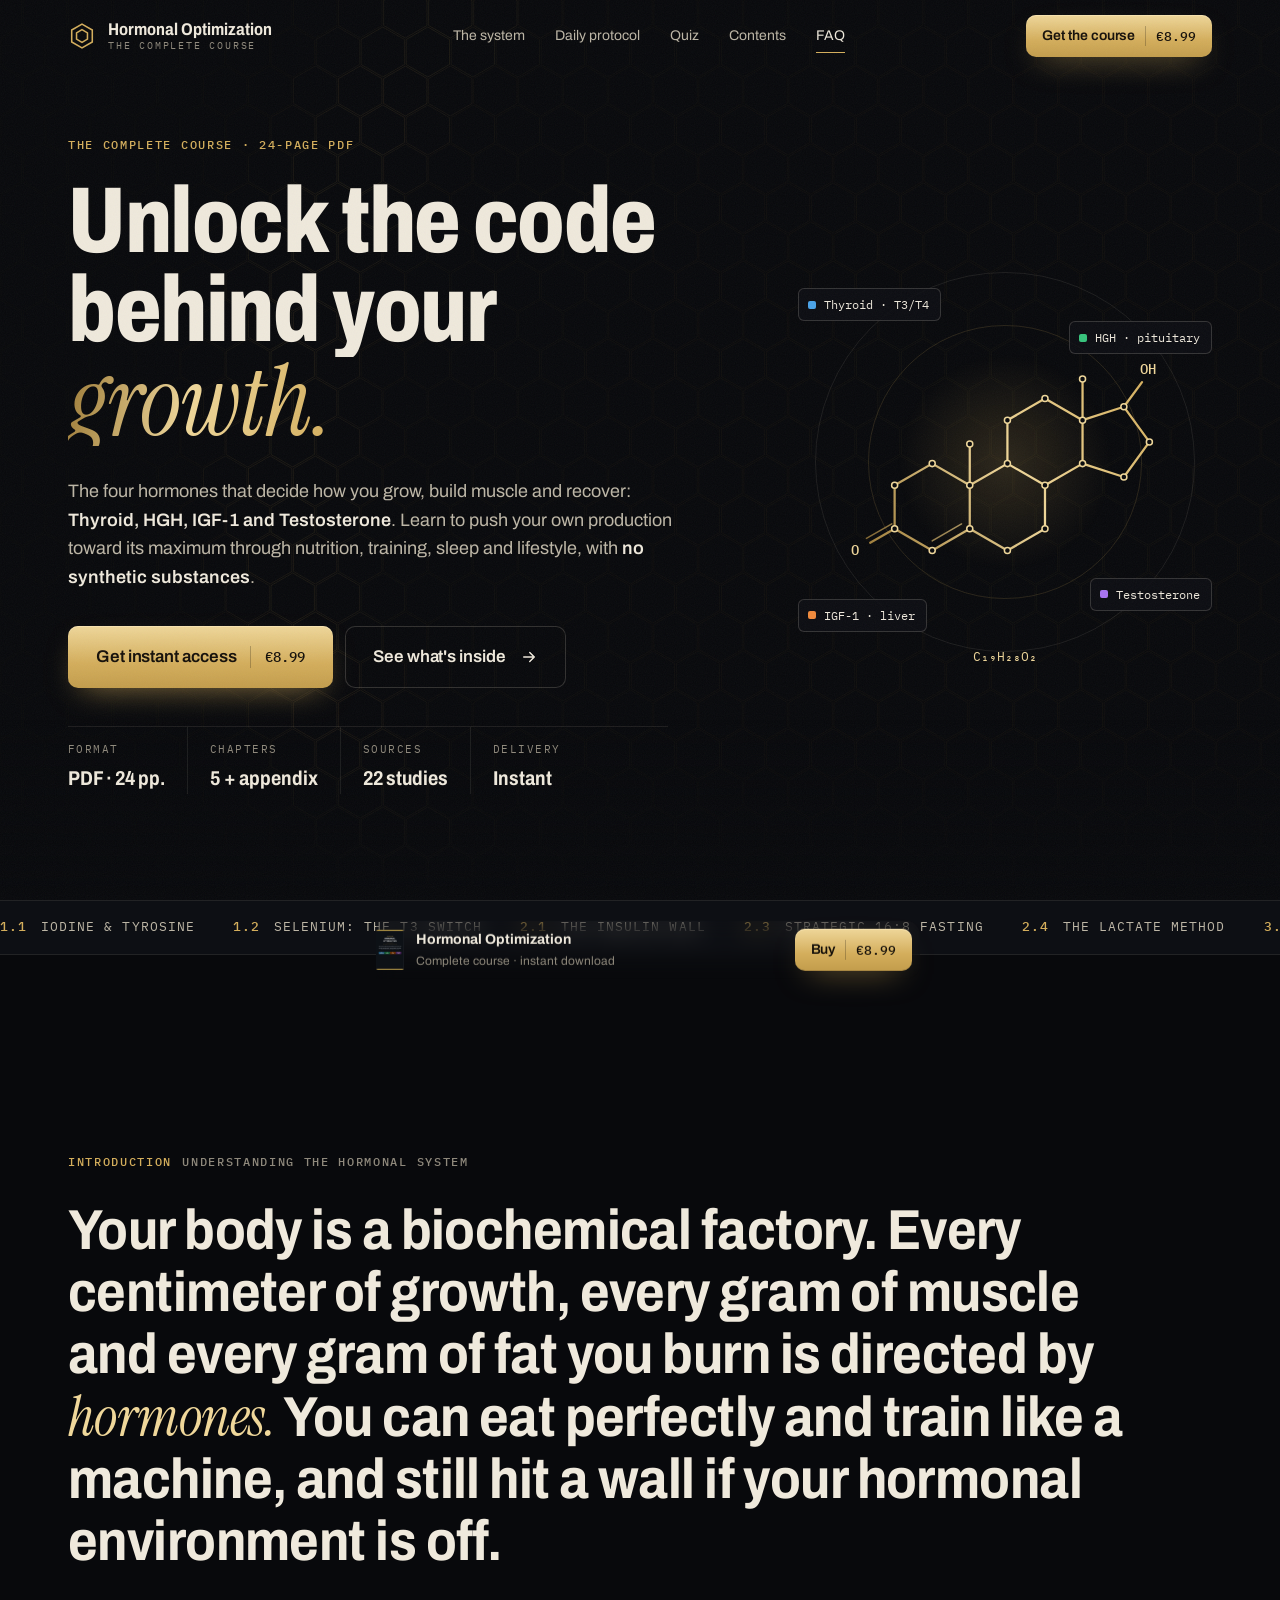
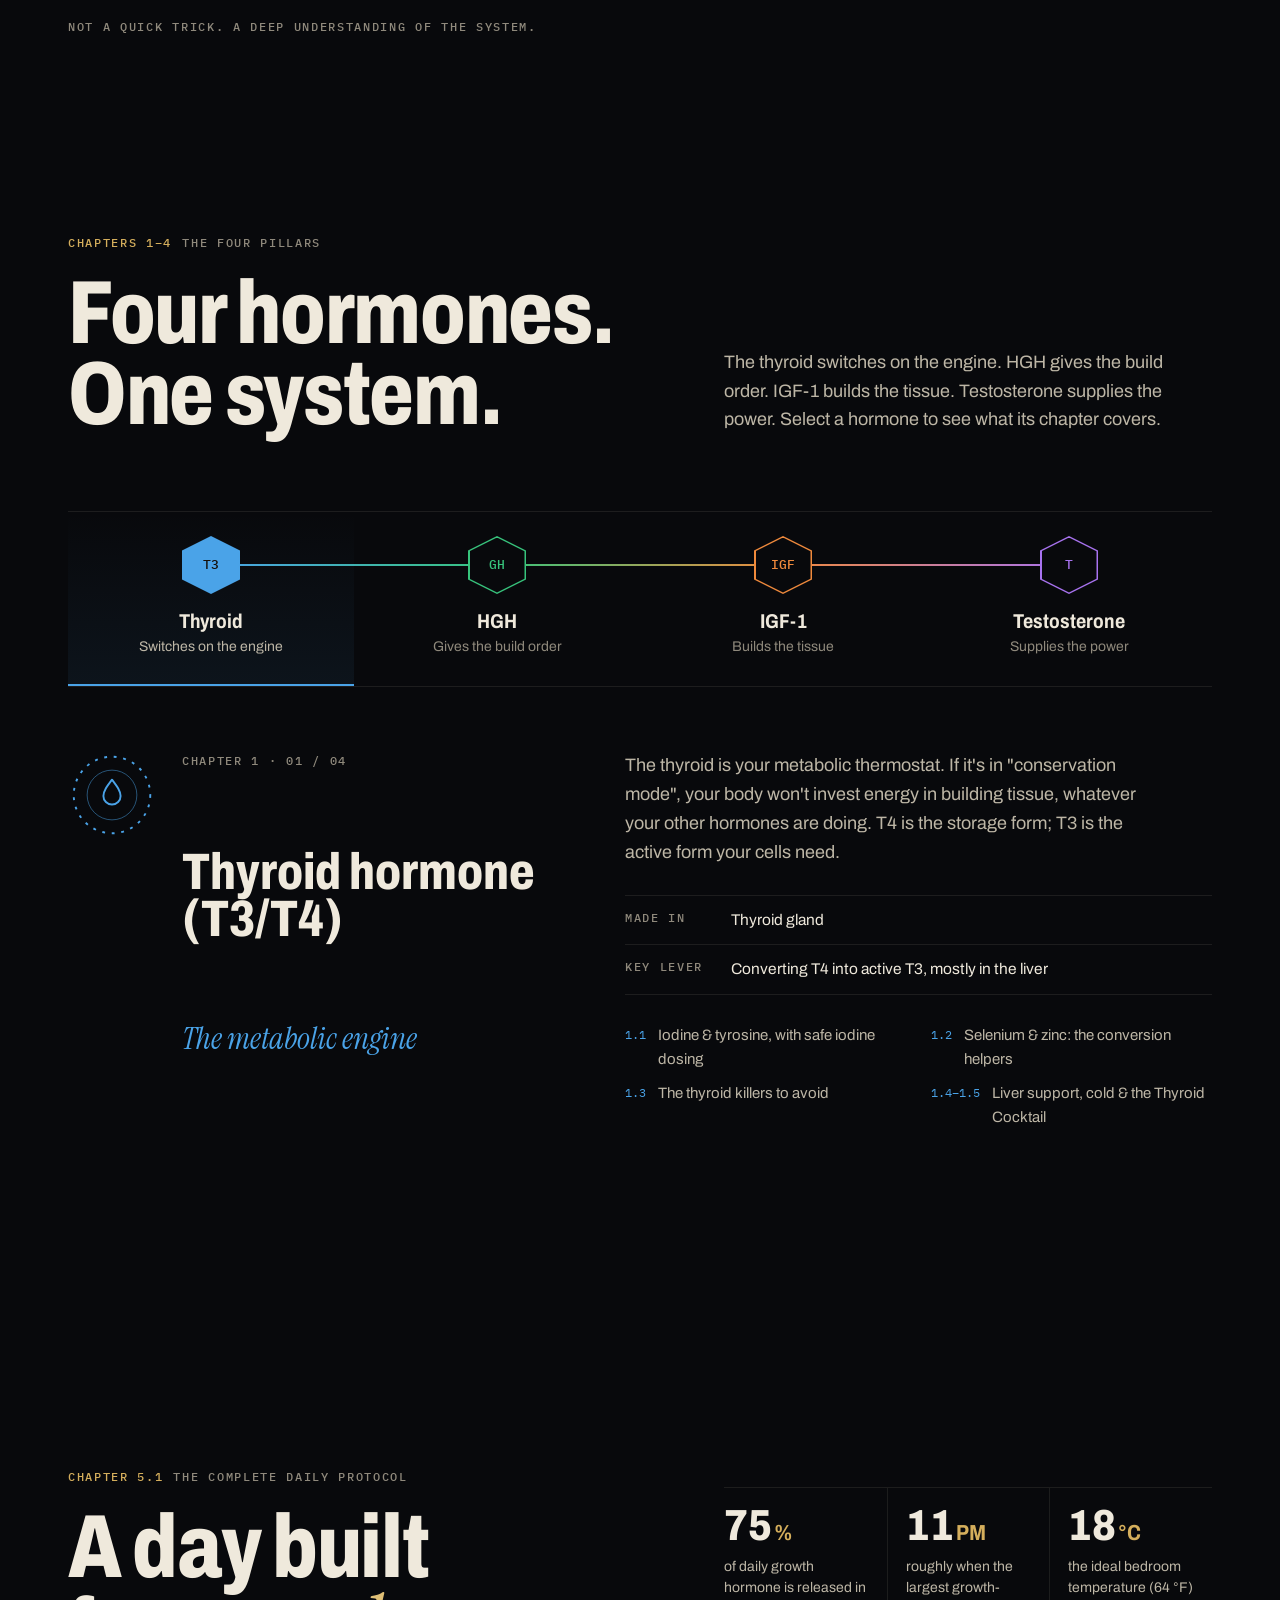
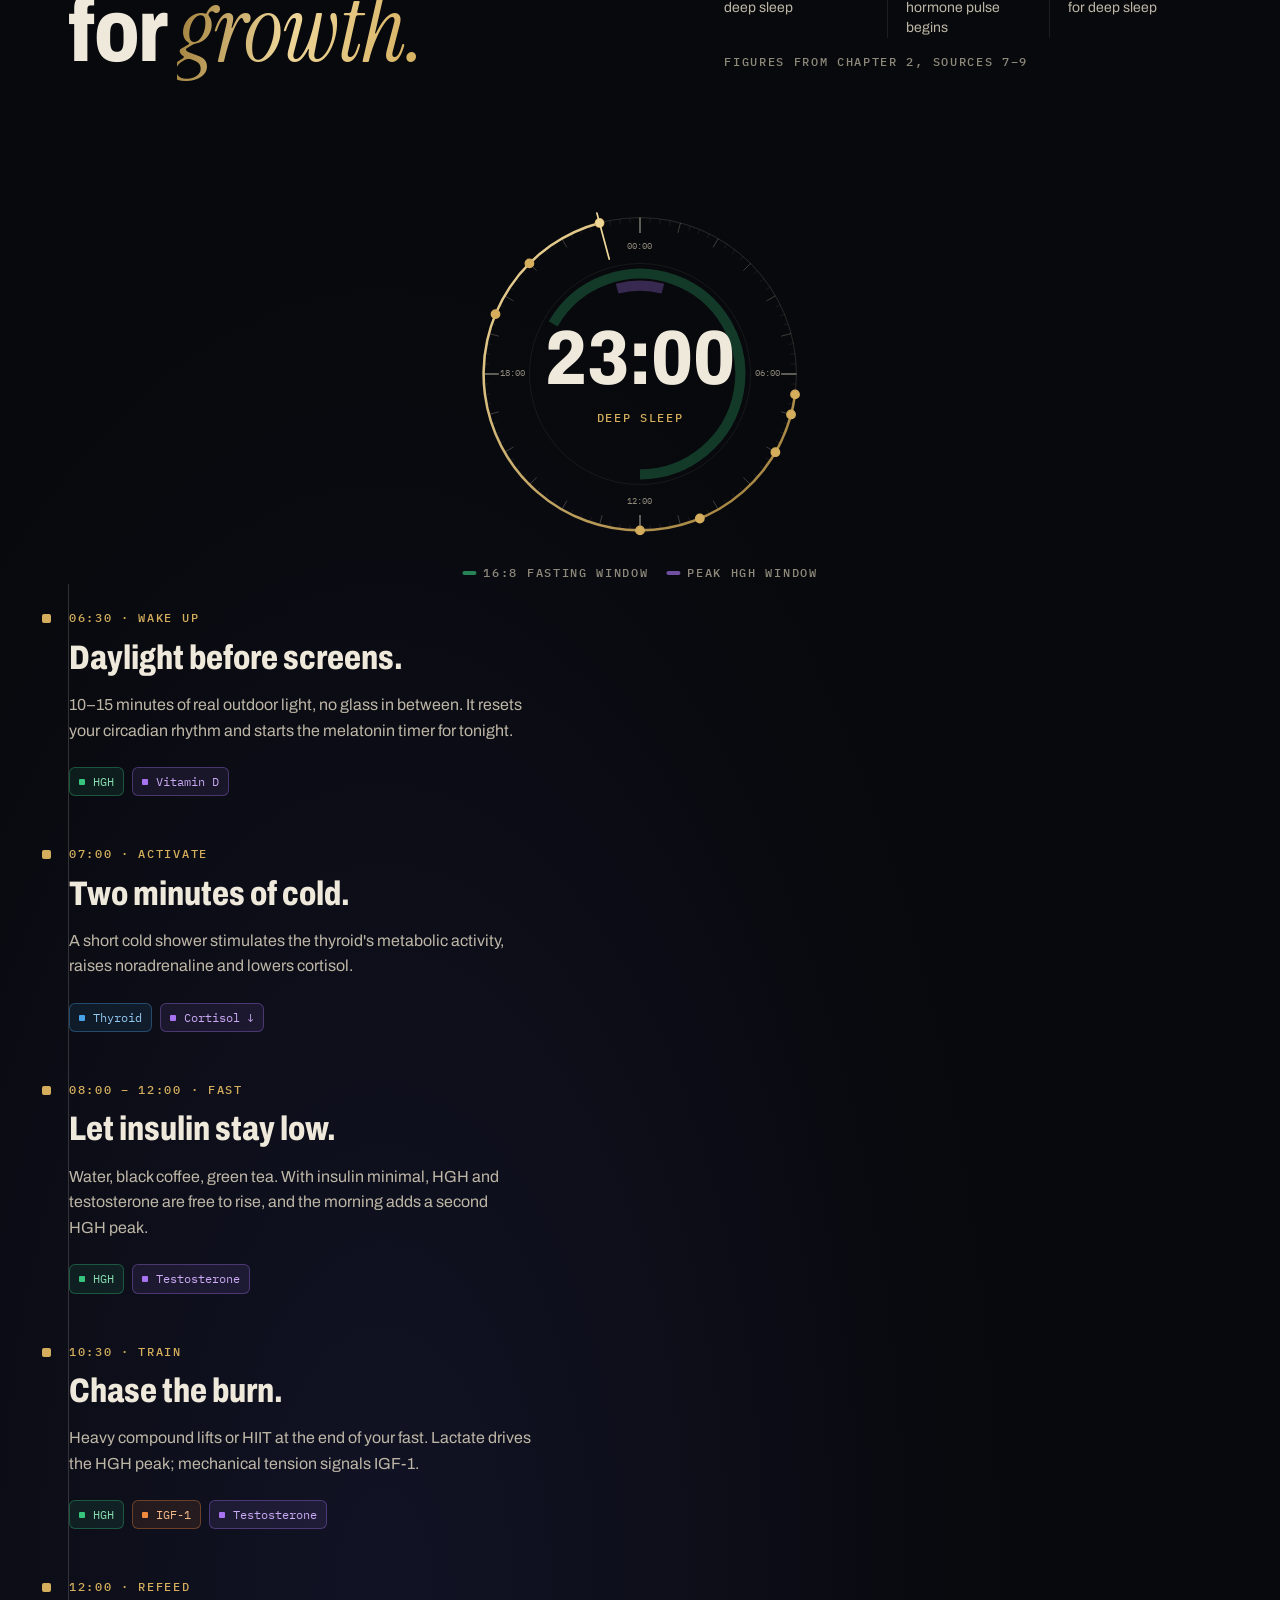
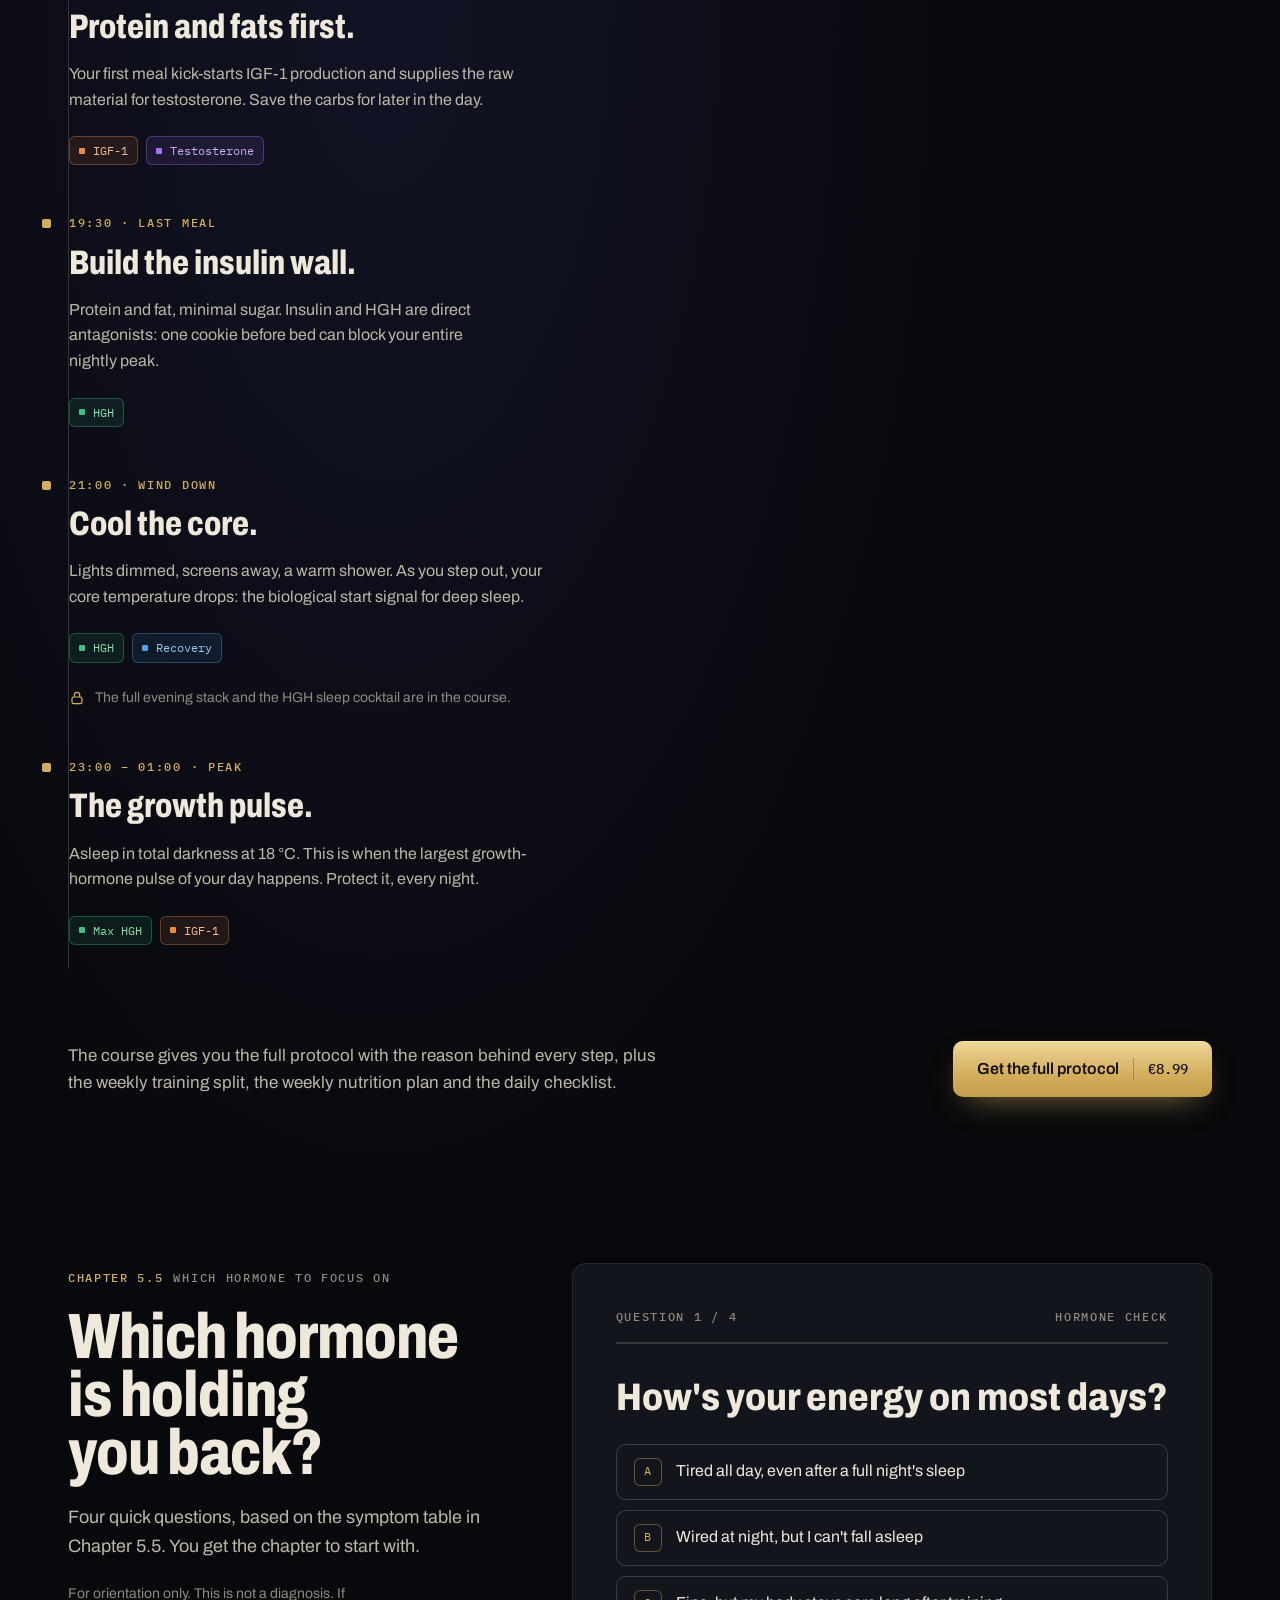
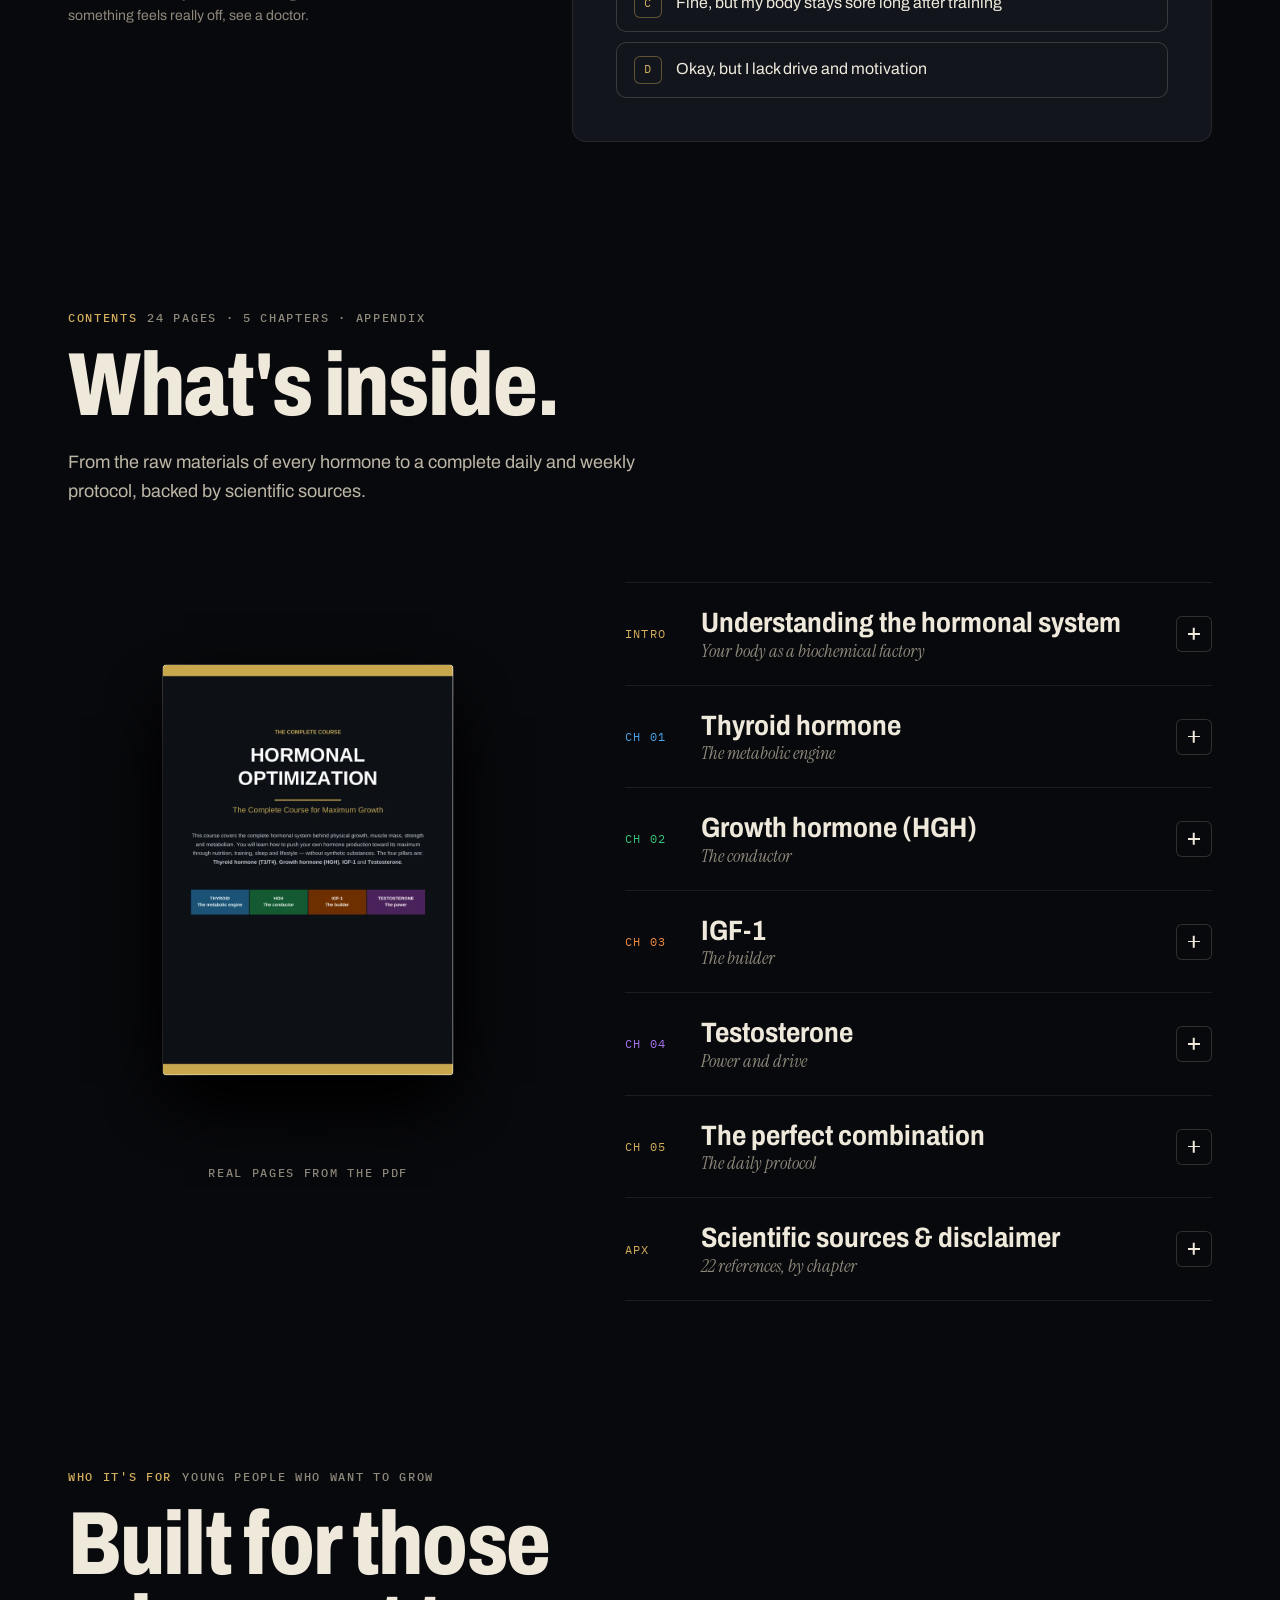
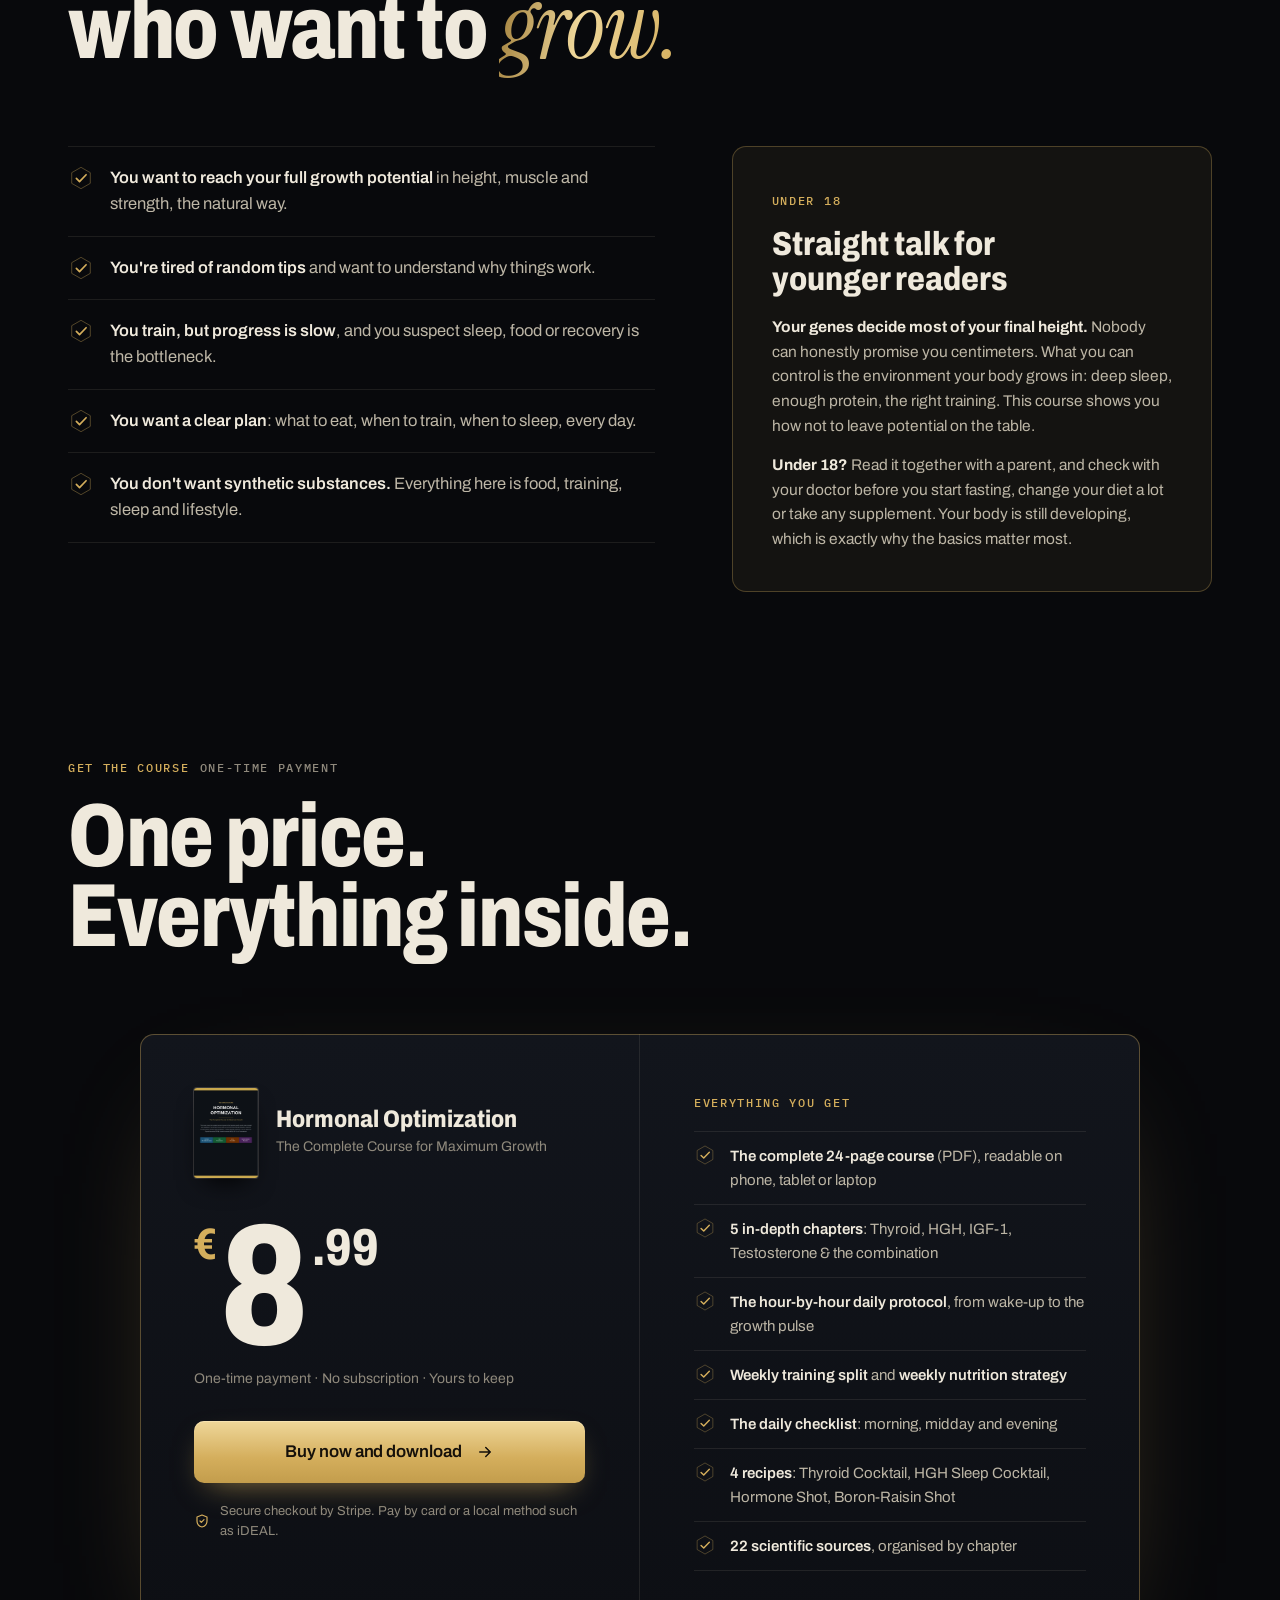
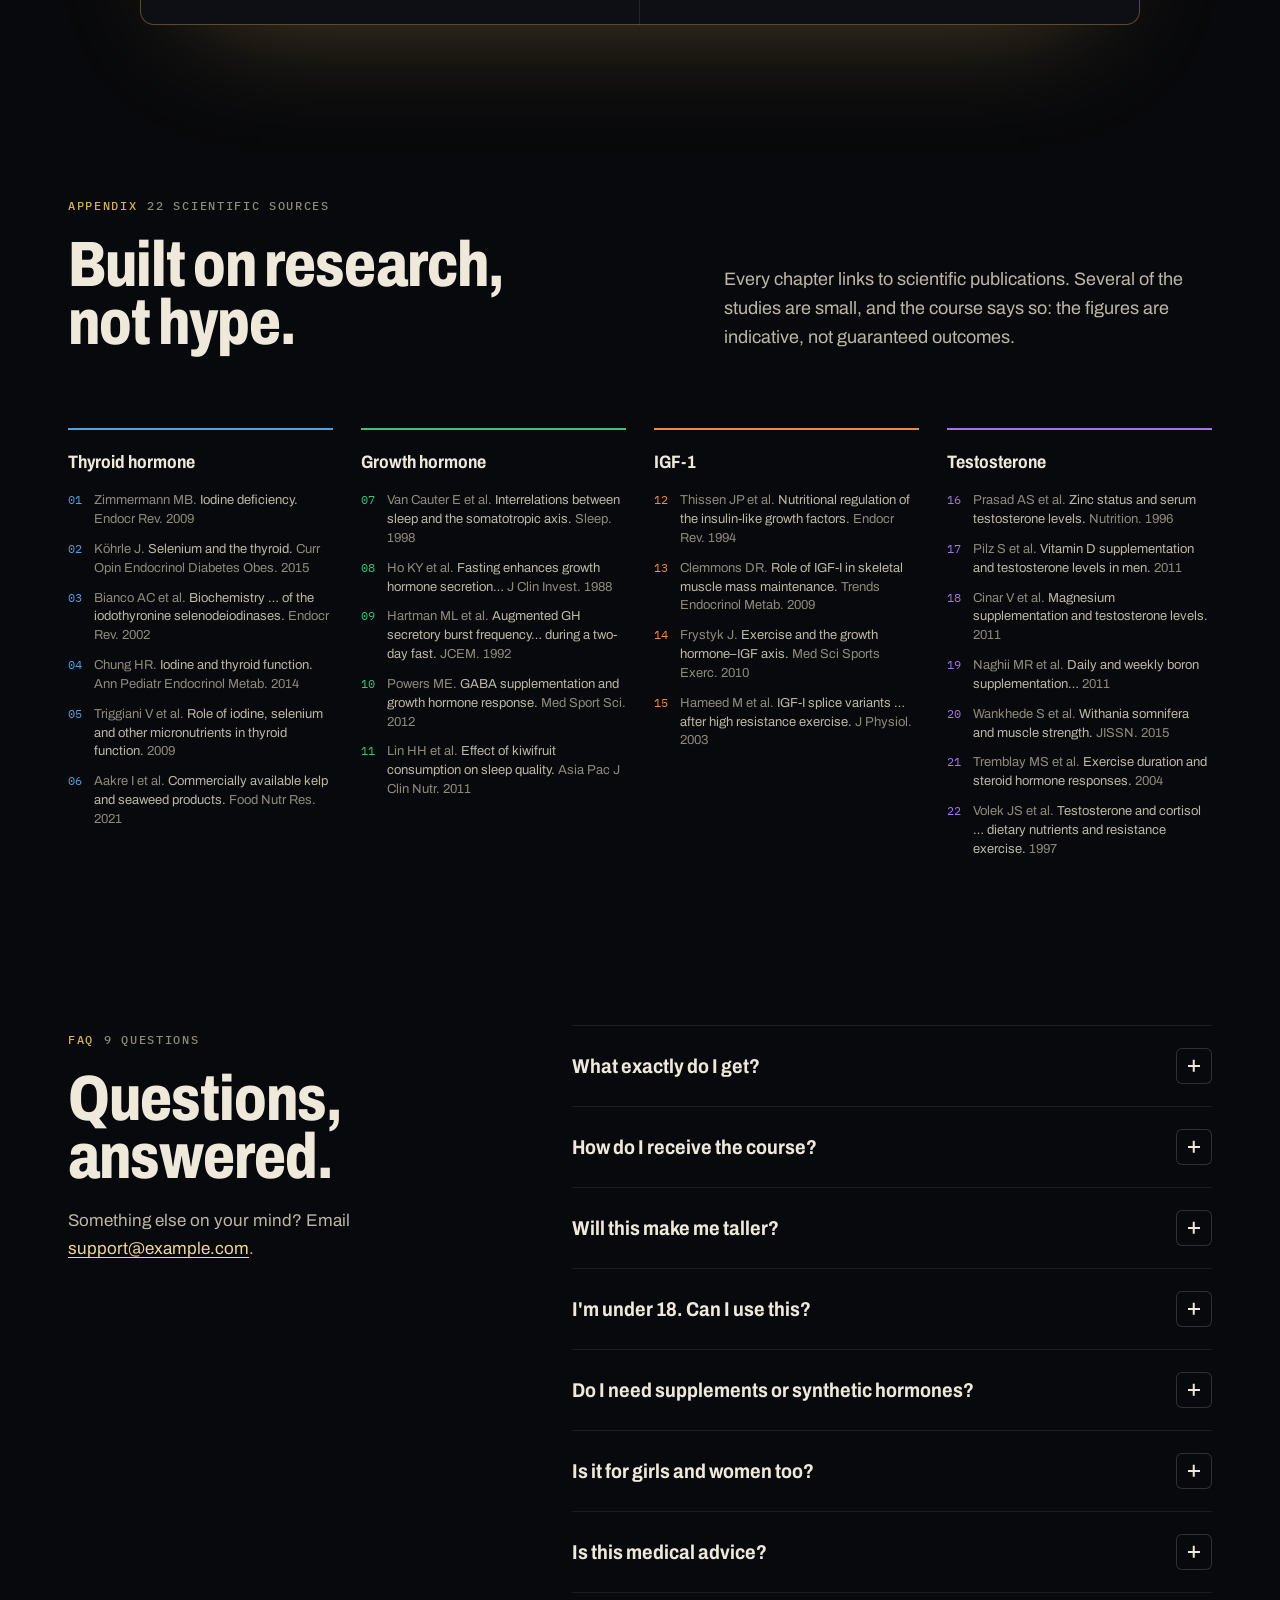
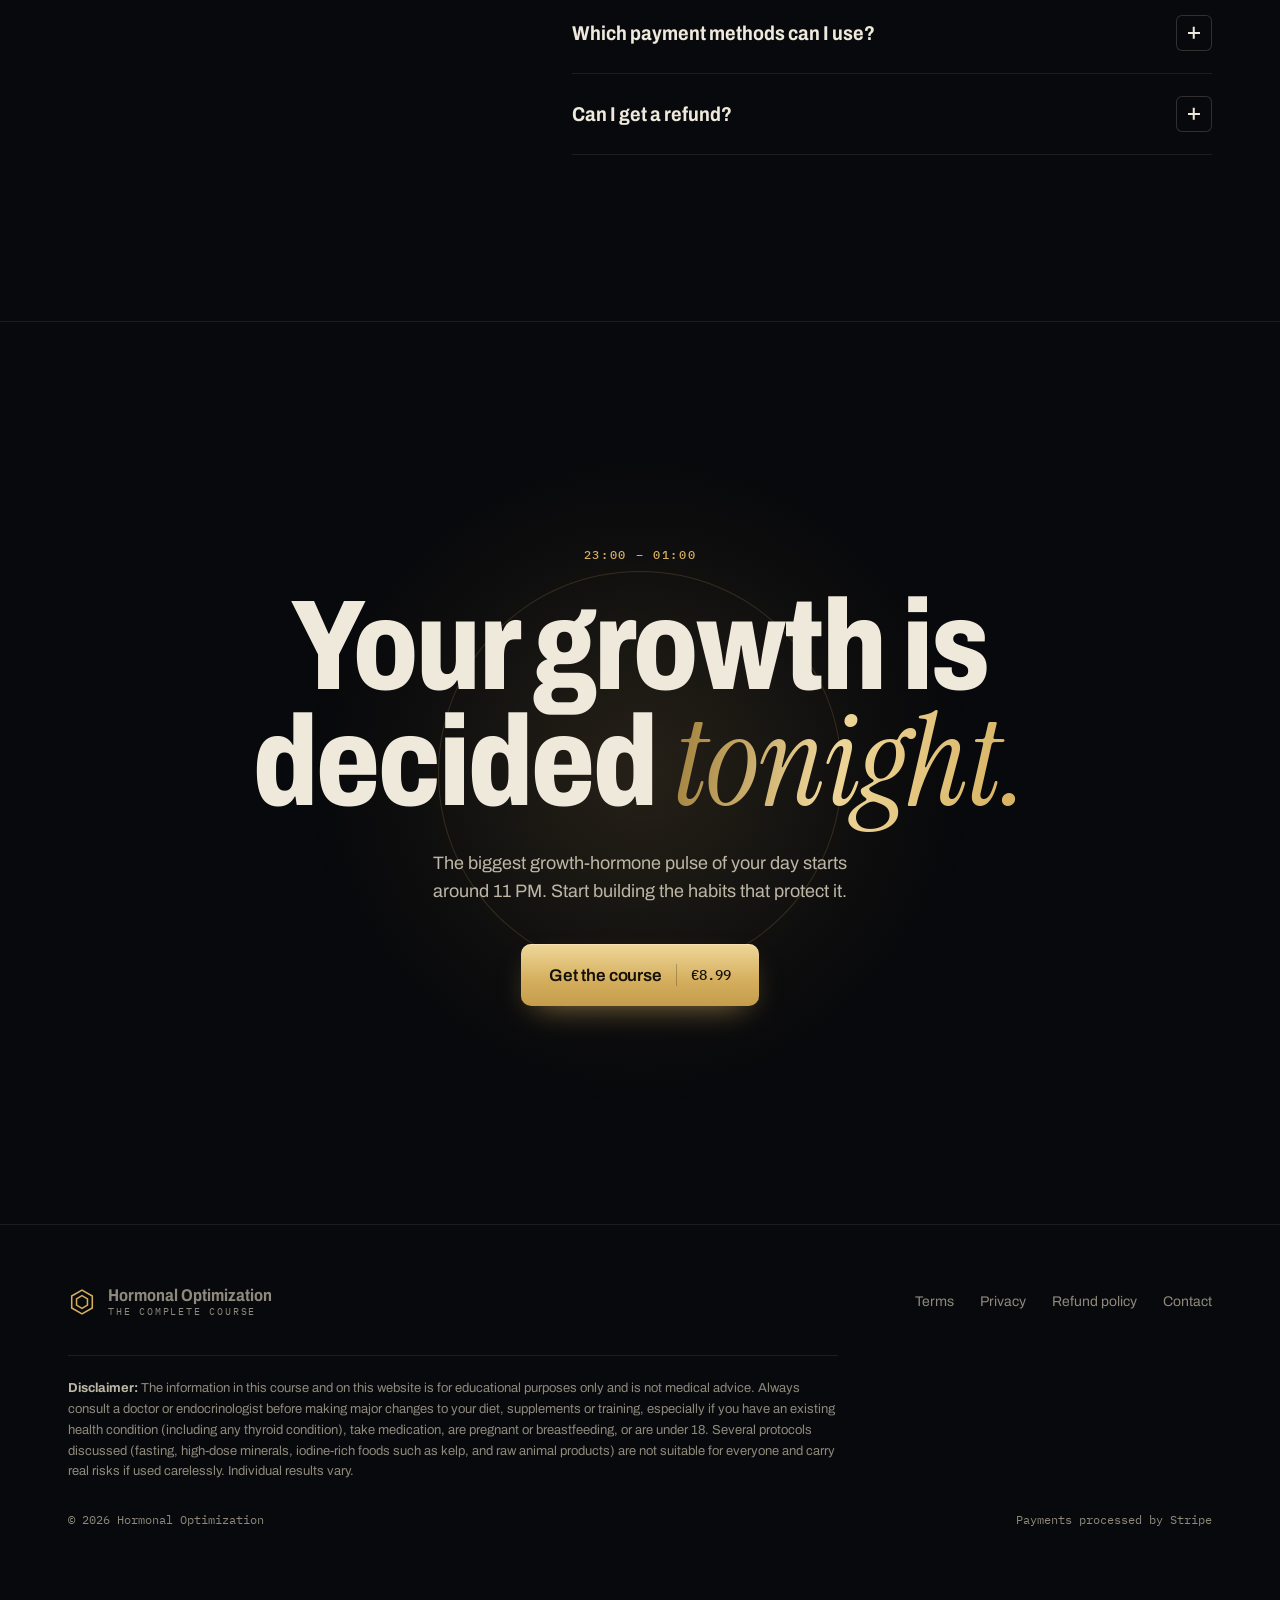
==== commit 9ef79356: "Redesign course site with a lab-report art direction and accessibility fixes Apply the frontend desi" ====
--- a/course-website/index.html
+++ b/course-website/index.html
@@ -5,119 +5,105 @@
   <meta name="viewport" content="width=device-width, initial-scale=1, viewport-fit=cover" />
   <title>Hormonal Optimization: The Complete Course</title>
   <meta name="description" content="The complete course on the four hormones behind growth, muscle and recovery: Thyroid, HGH, IGF-1 and Testosterone. Optimize them naturally through nutrition, training, sleep and lifestyle. 24-page PDF, instant download, €8.99." />
-  <meta name="theme-color" content="#07080b" />
+  <meta name="theme-color" content="#08090c" />
   <meta property="og:type" content="website" />
   <meta property="og:title" content="Hormonal Optimization: The Complete Course" />
   <meta property="og:description" content="Thyroid, HGH, IGF-1 and Testosterone: the four hormones that decide how you grow. Raise them naturally. €8.99, instant download." />
   <meta property="og:image" content="assets/img/page-1.webp" />
-  <meta name="twitter:card" content="summary_large_image" />
   <link rel="icon" href="assets/img/favicon.svg" type="image/svg+xml" />
   <link rel="preconnect" href="https://fonts.googleapis.com" />
   <link rel="preconnect" href="https://fonts.gstatic.com" crossorigin />
-  <link href="https://fonts.googleapis.com/css2?family=Instrument+Serif:ital@0;1&family=Inter+Tight:wght@400;500;600;700;800&family=JetBrains+Mono:wght@400;500&display=swap" rel="stylesheet" />
+  <link href="https://fonts.googleapis.com/css2?family=Archivo:wdth,wght@62..125,400..900&family=IBM+Plex+Mono:wght@400;500&family=Instrument+Serif:ital@0;1&display=swap" rel="stylesheet" />
   <link rel="stylesheet" href="assets/css/style.css" />
   <script>document.documentElement.classList.replace("no-js", "js");</script>
 </head>
-<body class="is-loading">
+<body>
+  <a class="skip" href="#main">Skip to content</a>
 
   <!-- Reusable icons -->
-  <svg width="0" height="0" style="position:absolute" aria-hidden="true">
+  <svg width="0" height="0" style="position:absolute" aria-hidden="true" focusable="false">
     <defs>
-      <symbol id="i-check" viewBox="0 0 28 28"><circle cx="14" cy="14" r="12.5" fill="none" stroke="currentColor" stroke-opacity=".35"/><path d="M8.5 14.5l3.5 3.5 7.5-8" fill="none" stroke="currentColor" stroke-width="1.8" stroke-linecap="round" stroke-linejoin="round"/></symbol>
+      <symbol id="i-check" viewBox="0 0 28 28"><path d="M14 2.5l10 5.75v11.5L14 25.5 4 19.75V8.25z" fill="none" stroke="currentColor" stroke-opacity=".4"/><path d="M9 14.5l3.4 3.4L19.5 10.5" fill="none" stroke="currentColor" stroke-width="1.8" stroke-linecap="round" stroke-linejoin="round"/></symbol>
       <symbol id="i-arrow" viewBox="0 0 24 24"><path d="M5 12h14M13 6l6 6-6 6" fill="none" stroke="currentColor" stroke-width="2" stroke-linecap="round" stroke-linejoin="round"/></symbol>
       <symbol id="i-lock" viewBox="0 0 24 24"><rect x="4.5" y="10.5" width="15" height="10" rx="2.5" fill="none" stroke="currentColor" stroke-width="1.8"/><path d="M8 10.5V7.5a4 4 0 0 1 8 0v3" fill="none" stroke="currentColor" stroke-width="1.8"/></symbol>
-      <symbol id="i-star" viewBox="0 0 24 24"><path d="M12 2l1.8 6.6L20 12l-6.2 3.4L12 22l-1.8-6.6L4 12l6.2-3.4z" fill="currentColor"/></symbol>
       <symbol id="i-shield" viewBox="0 0 24 24"><path d="M12 3l7.5 3v6c0 4.5-3.2 8-7.5 9-4.3-1-7.5-4.5-7.5-9V6z" fill="none" stroke="currentColor" stroke-width="1.8" stroke-linejoin="round"/><path d="M9 12l2 2 4-4" fill="none" stroke="currentColor" stroke-width="1.8" stroke-linecap="round" stroke-linejoin="round"/></symbol>
       <symbol id="i-hex" viewBox="0 0 40 40"><path d="M20 3l14.7 8.5v17L20 37 5.3 28.5v-17z"/><path d="M20 11l7.8 4.5v9L20 29l-7.8-4.5v-9z"/></symbol>
     </defs>
   </svg>
 
-  <!-- Loader -->
-  <div class="loader" id="loader" aria-hidden="true">
-    <div class="loader-inner">
-      <svg class="loader-mark" viewBox="0 0 40 40"><path d="M20 3l14.7 8.5v17L20 37 5.3 28.5v-17z"/><path d="M20 11l7.8 4.5v9L20 29l-7.8-4.5v-9z"/></svg>
-      <div class="loader-word">Hormonal Optimization</div>
-      <div class="loader-bar"><span id="loaderBar"></span></div>
-      <div class="loader-count" id="loaderCount">0%</div>
-    </div>
-  </div>
-
   <div class="grain" aria-hidden="true"></div>
-  <div class="cursor-glow" id="cursorGlow" aria-hidden="true"></div>
 
   <!-- Nav -->
   <header class="nav" id="nav">
     <div class="container">
-      <a href="#top" class="brand" aria-label="Hormonal Optimization: home">
+      <a href="#top" class="brand" aria-label="Hormonal Optimization, back to top">
         <svg class="brand-mark" viewBox="0 0 40 40" aria-hidden="true"><use href="#i-hex"/></svg>
         <span class="brand-text">Hormonal Optimization<small>The complete course</small></span>
       </a>
       <nav class="nav-links" aria-label="Main">
-        <a href="#pillars">The 4 pillars</a>
+        <a href="#system">The system</a>
         <a href="#protocol">Daily protocol</a>
         <a href="#quiz">Quiz</a>
-        <a href="#curriculum">Curriculum</a>
+        <a href="#curriculum">Contents</a>
         <a href="#faq">FAQ</a>
       </nav>
       <div class="nav-cta">
-        <a href="#pricing" class="btn btn-gold btn-sm magnetic" data-buy>Get the course <span class="price-pill" data-price>€8.99</span></a>
-        <button class="menu-btn" id="menuBtn" aria-label="Open menu" aria-expanded="false"><span></span><span></span></button>
+        <a href="#pricing" class="btn btn-primary btn-sm" data-buy>Get the course <span class="btn-price" data-price>€8.99</span></a>
+        <button class="menu-btn" id="menuBtn" aria-label="Open menu" aria-expanded="false" aria-controls="mobileMenu"><span></span><span></span></button>
       </div>
     </div>
   </header>
 
-  <div class="mobile-menu" id="mobileMenu">
-    <a href="#pillars">The 4 pillars</a>
-    <a href="#protocol">Daily protocol</a>
-    <a href="#quiz">Hormone quiz</a>
-    <a href="#curriculum">Curriculum</a>
-    <a href="#faq">FAQ</a>
-    <a href="#pricing" class="btn btn-gold btn-lg" data-buy>Get the course · <span data-price>€8.99</span></a>
+  <div class="mobile-menu" id="mobileMenu" aria-label="Menu">
+    <a href="#system">The system <span>Ch. 1–4</span></a>
+    <a href="#protocol">Daily protocol <span>Ch. 5.1</span></a>
+    <a href="#quiz">Hormone quiz <span>Ch. 5.5</span></a>
+    <a href="#curriculum">Contents <span>24 pp.</span></a>
+    <a href="#faq">FAQ <span>9 Q</span></a>
+    <a href="#pricing" class="btn btn-primary btn-lg" data-buy>Get the course <span class="btn-price" data-price>€8.99</span></a>
   </div>
 
-  <main id="top">
+  <main id="main">
 
     <!-- HERO -->
-    <section class="hero" id="hero">
-      <canvas class="hero-canvas" id="heroCanvas" aria-hidden="true"></canvas>
+    <section class="hero" id="top">
+      <canvas class="lattice" id="lattice" aria-hidden="true"></canvas>
       <div class="container">
         <div class="hero-copy">
-          <span class="eyebrow" data-hero-fade>The complete course · 2026 edition</span>
-          <h1 class="hero-title" aria-label="Unlock the code behind your growth.">
-            <span class="line"><span class="word">Unlock</span> <span class="word">the</span> <span class="word">code</span></span>
-            <span class="line"><span class="word">behind</span> <span class="word">your</span></span>
-            <span class="line"><span class="word serif gold-text">growth.</span></span>
+          <span class="label label-gold" data-hero-fade>The complete course · 24-page PDF</span>
+          <h1 class="hero-title display" aria-label="Unlock the code behind your growth.">
+            <span class="line" aria-hidden="true"><span class="word">Unlock</span> <span class="word">the</span> <span class="word">code</span></span>
+            <span class="line" aria-hidden="true"><span class="word">behind</span> <span class="word">your</span></span>
+            <span class="line" aria-hidden="true"><span class="word serif gold-grad">growth.</span></span>
           </h1>
           <p class="hero-sub" data-hero-fade>
             The four hormones that decide how you grow, build muscle and recover:
             <strong>Thyroid, HGH, IGF-1 and Testosterone</strong>. Learn to push your own
-            production to its maximum through nutrition, training, sleep and lifestyle,
+            production toward its maximum through nutrition, training, sleep and lifestyle,
             with <strong>no synthetic substances</strong>.
           </p>
           <div class="hero-actions" data-hero-fade>
-            <a href="#pricing" class="btn btn-gold btn-lg magnetic" data-buy>
-              Get instant access <span class="price-pill" data-price>€8.99</span>
-            </a>
-            <a href="#curriculum" class="btn btn-ghost btn-lg magnetic">
-              See what's inside <svg class="btn-arrow" aria-hidden="true"><use href="#i-arrow"/></svg>
-            </a>
-          </div>
-          <div class="hero-meta" data-hero-fade>
-            <span>24-page PDF</span><span>5 chapters</span><span>22 scientific sources</span><span>Instant download</span>
-          </div>
-        </div>
-
-        <div class="hero-visual" id="heroVisual" aria-hidden="true">
-          <div class="orbit"></div>
-          <div class="orbit orbit-2"></div>
-          <div class="orbit orbit-3"></div>
-          <div class="orbit-glow"></div>
+            <a href="#pricing" class="btn btn-primary btn-lg" data-buy>Get instant access <span class="btn-price" data-price>€8.99</span></a>
+            <a href="#curriculum" class="btn btn-outline btn-lg">See what's inside <svg class="btn-arrow" aria-hidden="true"><use href="#i-arrow"/></svg></a>
+          </div>
+          <dl class="hero-spec" data-hero-fade>
+            <div><dt>Format</dt><dd>PDF · 24 pp.</dd></div>
+            <div><dt>Chapters</dt><dd>5 + appendix</dd></div>
+            <div><dt>Sources</dt><dd>22 studies</dd></div>
+            <div><dt>Delivery</dt><dd>Instant</dd></div>
+          </dl>
+        </div>
+
+        <figure class="hero-visual" id="heroVisual" aria-hidden="true" style="margin:0">
+          <div class="ring"></div>
+          <div class="ring ring-2"></div>
+          <div class="halo"></div>
           <svg class="molecule" id="molecule" viewBox="0 0 386 267">
             <defs>
               <linearGradient id="molGrad" gradientUnits="userSpaceOnUse" x1="40" y1="230" x2="350" y2="40">
-                <stop offset="0" stop-color="#a8823a"/><stop offset=".5" stop-color="#f3dc9b"/><stop offset="1" stop-color="#d6b25e"/>
+                <stop offset="0" stop-color="#9c7a36"/><stop offset=".5" stop-color="#efd79a"/><stop offset="1" stop-color="#d4ae5c"/>
               </linearGradient>
-              <filter id="glow" x="-200%" y="-200%" width="500%" height="500%"><feGaussianBlur stdDeviation="3.2"/></filter>
+              <filter id="glow" x="-200%" y="-200%" width="500%" height="500%"><feGaussianBlur stdDeviation="3"/></filter>
             </defs>
             <g class="bonds">
               <path class="bond" d="M115.7 134.7L155.5 157.7"/><path class="bond" d="M155.5 157.7L155.5 203.7"/><path class="bond" d="M115.7 226.7L155.5 203.7"/>
@@ -141,258 +127,266 @@
             </g>
             <text x="30" y="232" class="mol-label">O</text>
             <text x="336" y="40" class="mol-label">OH</text>
-            <circle class="pulse-dot" id="pulseDot" r="3" cx="0" cy="0" opacity="0"/>
+            <circle class="pulse-dot" id="pulseDot" r="3" cx="0" cy="0" opacity="0" filter="url(#glow)"/>
           </svg>
-          <div class="chip chip-1"><i></i>Thyroid <small>T3/T4</small></div>
-          <div class="chip chip-2"><i></i>HGH <small>pituitary</small></div>
-          <div class="chip chip-3"><i></i>IGF-1 <small>liver</small></div>
-          <div class="chip chip-4"><i></i>Testosterone <small>C₁₉H₂₈O₂</small></div>
-          <div class="molecule-label">Testosterone · steroid core</div>
-        </div>
-      </div>
-      <div class="scroll-hint" aria-hidden="true"><i></i>Scroll</div>
-    </section>
-
-    <!-- MARQUEE -->
-    <div class="marquee" aria-hidden="true">
-      <div class="marquee-track" id="marqueeTrack">
-        <div class="marquee-group">
-          <span class="marquee-item">Thyroid <svg><use href="#i-star"/></svg></span>
-          <span class="marquee-item serif">Growth hormone <svg><use href="#i-star"/></svg></span>
-          <span class="marquee-item outline">IGF-1 <svg><use href="#i-star"/></svg></span>
-          <span class="marquee-item">Testosterone <svg><use href="#i-star"/></svg></span>
-          <span class="marquee-item serif">Deep sleep <svg><use href="#i-star"/></svg></span>
-          <span class="marquee-item outline">Nutrition <svg><use href="#i-star"/></svg></span>
-          <span class="marquee-item">Training <svg><use href="#i-star"/></svg></span>
-          <span class="marquee-item serif">Recovery <svg><use href="#i-star"/></svg></span>
+          <div class="chip chip-1"><i></i>Thyroid · T3/T4</div>
+          <div class="chip chip-2"><i></i>HGH · pituitary</div>
+          <div class="chip chip-3"><i></i>IGF-1 · liver</div>
+          <div class="chip chip-4"><i></i>Testosterone</div>
+          <figcaption class="mol-caption"><span class="formula">C₁₉H₂₈O₂</span></figcaption>
+        </figure>
+      </div>
+    </section>
+
+    <!-- TICKER: real topics from the course -->
+    <div class="ticker" aria-hidden="true">
+      <div class="ticker-track" id="tickerTrack">
+        <div class="ticker-group">
+          <span class="ticker-item"><b>1.1</b> Iodine &amp; tyrosine</span>
+          <span class="ticker-item"><b>1.2</b> Selenium: the T3 switch</span>
+          <span class="ticker-item"><b>2.1</b> The insulin wall</span>
+          <span class="ticker-item"><b>2.3</b> Strategic 16:8 fasting</span>
+          <span class="ticker-item"><b>2.4</b> The lactate method</span>
+          <span class="ticker-item"><b>3.1</b> Protein &amp; leucine</span>
+          <span class="ticker-item"><b>3.2</b> The mechanical stimulus</span>
+          <span class="ticker-item"><b>4.2</b> Lowering SHBG</span>
+          <span class="ticker-item"><b>4.3</b> Cortisol control</span>
+          <span class="ticker-item"><b>5.4</b> The daily checklist</span>
         </div>
       </div>
     </div>
 
     <!-- MANIFESTO -->
-    <section class="manifesto" id="manifesto">
-      <div class="container">
-        <span class="eyebrow">Why this course</span>
+    <section class="manifesto" id="intro">
+      <div class="container">
+        <span class="label ref"><b>Introduction</b> Understanding the hormonal system</span>
         <p id="manifestoText">Your body is a biochemical factory. Every centimeter of growth, every gram of muscle and every gram of fat you burn is directed by <em class="serif">hormones.</em> You can eat perfectly and train like a machine, and still hit a wall if your hormonal environment is off.</p>
-        <div class="manifesto-foot">Not a quick trick. A deep understanding of the system.</div>
-      </div>
-    </section>
-
-    <!-- PILLARS -->
-    <section class="section" id="pillars" style="padding-top:0">
-      <div class="container">
-        <div class="section-head">
-          <span class="eyebrow">The four pillars</span>
-          <h2 class="h2" data-reveal>Four hormones.<br /><span class="serif gold-text">One system.</span></h2>
-          <p class="lead" data-reveal>Each hormone has a specific role. Together they mesh like the gears of a machine, and the course shows you how to tune every one of them.</p>
-        </div>
-
-        <div class="pillars-grid">
-          <article class="pillar" data-h="thyroid" data-reveal>
-            <div class="pillar-top"><span class="pillar-num">01</span><span>CH. 1</span></div>
-            <div class="pillar-icon" aria-hidden="true">
-              <svg viewBox="0 0 92 92" fill="none" stroke="currentColor"><g class="spin"><circle cx="46" cy="46" r="40" stroke-dasharray="3 7" stroke-width="2"/></g><circle cx="46" cy="46" r="26" stroke-opacity=".5"/><path d="M46 30c6 8 9 12 9 17a9 9 0 0 1-18 0c0-5 3-9 9-17z" stroke-width="2" stroke-linejoin="round"/></svg>
-            </div>
-            <h3>Thyroid<br />(T3/T4)</h3>
-            <div class="role">The metabolic engine</div>
-            <p>Sets the speed of every cell. If T3 is low, your body responds poorly to every other hormone, whatever their levels.</p>
-            <div class="loc">Thyroid gland</div>
-            <ul>
-              <li>Iodine &amp; tyrosine: the raw materials</li>
-              <li>Selenium: the on-switch for T3</li>
-              <li>The hidden thyroid killers</li>
-              <li>The Thyroid Cocktail</li>
-            </ul>
-          </article>
-
-          <article class="pillar" data-h="hgh" data-reveal>
-            <div class="pillar-top"><span class="pillar-num">02</span><span>CH. 2</span></div>
-            <div class="pillar-icon" aria-hidden="true">
-              <svg viewBox="0 0 92 92" fill="none" stroke="currentColor" stroke-width="2" stroke-linecap="round"><path class="wave" d="M6 46h12l6-18 10 40 10-52 10 56 8-30 6 4h18"/><circle cx="46" cy="46" r="40" stroke-opacity=".25" stroke-width="1"/></svg>
-            </div>
-            <h3>Growth hormone<br />(HGH)</h3>
-            <div class="role">The conductor</div>
-            <p>Released in pulses. About 75% of it comes during deep sleep. It gives the build order and drives fat burning and recovery.</p>
-            <div class="loc">Pituitary gland</div>
-            <ul>
-              <li>The insulin wall: rule nº 1</li>
-              <li>The max-HGH sleep schedule</li>
-              <li>16:8 fasting for HGH</li>
-              <li>The lactate training method</li>
-            </ul>
-          </article>
-
-          <article class="pillar" data-h="igf" data-reveal>
-            <div class="pillar-top"><span class="pillar-num">03</span><span>CH. 3</span></div>
-            <div class="pillar-icon" aria-hidden="true">
-              <svg viewBox="0 0 92 92" fill="none" stroke="currentColor" stroke-width="2" stroke-linejoin="round"><path d="M46 14l22 12-22 12-22-12z"/><path d="M24 26v14l22 12 22-12V26" stroke-opacity=".75"/><path d="M24 44v14l22 12 22-12V44" stroke-opacity=".5"/><path d="M24 62v6l22 12 22-12v-6" stroke-opacity=".3"/></svg>
-            </div>
-            <h3>IGF-1</h3>
-            <div class="role">The builder</div>
-            <p>The "working arm" of HGH. It carries out the growth order in muscle and bone: cell division, protein synthesis, lengthwise bone growth.</p>
-            <div class="loc">Liver · muscle</div>
-            <ul>
-              <li>Protein targets that actually work</li>
-              <li>The mechanical stimulus</li>
-              <li>The weekly hormone split</li>
-              <li>Supplements that support IGF-1</li>
-            </ul>
-          </article>
-
-          <article class="pillar" data-h="testo" data-reveal>
-            <div class="pillar-top"><span class="pillar-num">04</span><span>CH. 4</span></div>
-            <div class="pillar-icon" aria-hidden="true">
-              <svg viewBox="0 0 92 92" fill="none" stroke="currentColor" stroke-width="2" stroke-linejoin="round"><path d="M46 6l34.6 20v40L46 86 11.4 66V26z" stroke-opacity=".35" stroke-width="1"/><path d="M51 18L30 50h15l-4 24 21-32H47z"/></svg>
-            </div>
-            <h3>Testosterone</h3>
-            <div class="role">The power</div>
-            <p>Drive, strength and the anabolic signal. Three levers: production, release (lowering SHBG) and protection from cortisol and estrogen.</p>
-            <div class="loc">Testes</div>
-            <ul>
-              <li>Fats &amp; cholesterol: the fuel</li>
-              <li>Zinc &amp; magnesium: the workers</li>
-              <li>Lowering SHBG: the liberation</li>
-              <li>Protecting your balance</li>
-            </ul>
-          </article>
-        </div>
-
-        <div class="chain" data-reveal>
-          <div class="chain-head">
-            <div>
-              <span class="eyebrow">How it works together</span>
-              <h3>A constant state of <span class="serif gold-text">anabolism</span>.</h3>
-            </div>
-            <p>HGH stimulates the liver to make IGF-1. Testosterone amplifies the HGH response. The thyroid sets the speed of it all. When all four work, your body keeps building up.</p>
-          </div>
-          <div class="chain-row">
-            <div class="chain-line"><span id="chainFill"></span></div>
-            <div class="chain-node"><div class="chain-dot" style="--c:var(--thyroid)">T3</div><div><b>Switches on the engine</b><span>Metabolism up</span></div></div>
-            <div class="chain-node"><div class="chain-dot" style="--c:var(--hgh)">GH</div><div><b>Gives the build order</b><span>Growth signal</span></div></div>
-            <div class="chain-node"><div class="chain-dot" style="--c:var(--igf)">IGF</div><div><b>Builds the tissue</b><span>Muscle &amp; bone</span></div></div>
-            <div class="chain-node"><div class="chain-dot" style="--c:var(--testo)">T</div><div><b>Supplies the power</b><span>Strength &amp; drive</span></div></div>
-          </div>
-        </div>
-      </div>
-    </section>
-
-    <!-- STATS -->
-    <section class="stats" aria-label="Key facts from the course">
-      <div class="container">
-        <div class="stats-grid">
-          <div class="stat" data-reveal><span class="stat-tag">Deep sleep</span><div class="stat-num"><span class="count" data-to="75">0</span><small>%</small></div><p>of your daily growth hormone is released during deep, slow-wave sleep.</p></div>
-          <div class="stat" data-reveal><span class="stat-tag">The window</span><div class="stat-num"><span class="count" data-to="11">0</span><small>PM</small></div><p>Roughly when the biggest growth-hormone pulse of your day begins.</p></div>
-          <div class="stat" data-reveal><span class="stat-tag">Bedroom</span><div class="stat-num"><span class="count" data-to="18">0</span><small>°C</small></div><p>The ideal room temperature (64 °F) for deep stage-3 sleep.</p></div>
-          <div class="stat" data-reveal><span class="stat-tag">Evidence</span><div class="stat-num"><span class="count" data-to="22">0</span><small>refs</small></div><p>scientific publications behind the course, listed by chapter.</p></div>
+        <div class="manifesto-foot label">Not a quick trick. A deep understanding of the system.</div>
+      </div>
+    </section>
+
+    <!-- SYSTEM -->
+    <section class="section" id="system" style="padding-top:0">
+      <div class="container">
+        <div class="section-head split">
+          <div>
+            <span class="label ref"><b>Chapters 1–4</b> The four pillars</span>
+            <h2 class="h2 display" data-reveal>Four hormones.<br />One system.</h2>
+          </div>
+          <p class="lead" data-reveal>The thyroid switches on the engine. HGH gives the build order. IGF-1 builds the tissue. Testosterone supplies the power. Select a hormone to see what its chapter covers.</p>
+        </div>
+
+        <div class="system" data-reveal>
+          <div class="rail" role="tablist" aria-label="The four hormones">
+            <div class="rail-line" aria-hidden="true"><span id="chainFill"></span></div>
+            <button class="node" role="tab" id="tab-thyroid" aria-controls="panel-thyroid" aria-selected="true" tabindex="0" style="--c:var(--thyroid)"><span class="node-dot" aria-hidden="true"><b>T3</b></span><span class="node-name">Thyroid</span><span class="node-role">Switches on the engine</span></button>
+            <button class="node" role="tab" id="tab-hgh" aria-controls="panel-hgh" aria-selected="false" tabindex="-1" style="--c:var(--hgh)"><span class="node-dot" aria-hidden="true"><b>GH</b></span><span class="node-name">HGH</span><span class="node-role">Gives the build order</span></button>
+            <button class="node" role="tab" id="tab-igf" aria-controls="panel-igf" aria-selected="false" tabindex="-1" style="--c:var(--igf)"><span class="node-dot" aria-hidden="true"><b>IGF</b></span><span class="node-name">IGF-1</span><span class="node-role">Builds the tissue</span></button>
+            <button class="node" role="tab" id="tab-testo" aria-controls="panel-testo" aria-selected="false" tabindex="-1" style="--c:var(--testo)"><span class="node-dot" aria-hidden="true"><b>T</b></span><span class="node-name">Testosterone</span><span class="node-role">Supplies the power</span></button>
+          </div>
+
+          <div class="panels">
+            <article class="hpanel" role="tabpanel" id="panel-thyroid" aria-labelledby="tab-thyroid" tabindex="0" style="--c:var(--thyroid)">
+              <div class="hpanel-id">
+                <div class="hpanel-icon" aria-hidden="true"><svg viewBox="0 0 92 92" fill="none" stroke="currentColor"><circle cx="46" cy="46" r="40" stroke-dasharray="3 7" stroke-width="2"/><circle cx="46" cy="46" r="26" stroke-opacity=".5"/><path d="M46 30c6 8 9 12 9 17a9 9 0 0 1-18 0c0-5 3-9 9-17z" stroke-width="2" stroke-linejoin="round"/></svg></div>
+                <span class="label">Chapter 1 · 01 / 04</span>
+                <h3>Thyroid hormone (T3/T4)</h3>
+                <div class="role">The metabolic engine</div>
+              </div>
+              <div class="hpanel-body">
+                <p>The thyroid is your metabolic thermostat. If it's in "conservation mode", your body won't invest energy in building tissue, whatever your other hormones are doing. T4 is the storage form; T3 is the active form your cells need.</p>
+                <dl class="facts-table">
+                  <dt class="label">Made in</dt><dd>Thyroid gland</dd>
+                  <dt class="label">Key lever</dt><dd>Converting T4 into active T3, mostly in the liver</dd>
+                </dl>
+                <ol class="learn">
+                  <li><span>1.1</span>Iodine &amp; tyrosine, with safe iodine dosing</li>
+                  <li><span>1.2</span>Selenium &amp; zinc: the conversion helpers</li>
+                  <li><span>1.3</span>The thyroid killers to avoid</li>
+                  <li><span>1.4–1.5</span>Liver support, cold &amp; the Thyroid Cocktail</li>
+                </ol>
+              </div>
+            </article>
+
+            <article class="hpanel" role="tabpanel" id="panel-hgh" aria-labelledby="tab-hgh" tabindex="0" hidden style="--c:var(--hgh)">
+              <div class="hpanel-id">
+                <div class="hpanel-icon" aria-hidden="true"><svg viewBox="0 0 92 92" fill="none" stroke="currentColor" stroke-width="2" stroke-linecap="round"><path d="M6 46h12l6-18 10 40 10-52 10 56 8-30 6 4h18"/><circle cx="46" cy="46" r="40" stroke-opacity=".25" stroke-width="1"/></svg></div>
+                <span class="label">Chapter 2 · 02 / 04</span>
+                <h3>Growth hormone (HGH)</h3>
+                <div class="role">The conductor</div>
+              </div>
+              <div class="hpanel-body">
+                <p>HGH gives the orders; IGF-1 carries them out. It's released by the pituitary in short pulses, roughly 75% of it during deep sleep, so the goal is to make those pulses as high and as frequent as possible.</p>
+                <dl class="facts-table">
+                  <dt class="label">Made in</dt><dd>Pituitary gland</dd>
+                  <dt class="label">Key lever</dt><dd>Low insulin, deep sleep and lactate from hard training</dd>
+                </dl>
+                <ol class="learn">
+                  <li><span>2.1–2.2</span>The nightly peak &amp; the max-HGH sleep schedule</li>
+                  <li><span>2.3</span>Intermittent fasting: the strategic 16:8</li>
+                  <li><span>2.4</span>The lactate threshold training method</li>
+                  <li><span>2.5–2.6</span>Pituitary nutrients &amp; what destroys HGH</li>
+                </ol>
+              </div>
+            </article>
+
+            <article class="hpanel" role="tabpanel" id="panel-igf" aria-labelledby="tab-igf" tabindex="0" hidden style="--c:var(--igf)">
+              <div class="hpanel-id">
+                <div class="hpanel-icon" aria-hidden="true"><svg viewBox="0 0 92 92" fill="none" stroke="currentColor" stroke-width="2" stroke-linejoin="round"><path d="M46 14l22 12-22 12-22-12z"/><path d="M24 26v14l22 12 22-12V26" stroke-opacity=".75"/><path d="M24 44v14l22 12 22-12V44" stroke-opacity=".5"/><path d="M24 62v6l22 12 22-12v-6" stroke-opacity=".3"/></svg></div>
+                <span class="label">Chapter 3 · 03 / 04</span>
+                <h3>IGF-1</h3>
+                <div class="role">The builder</div>
+              </div>
+              <div class="hpanel-body">
+                <p>IGF-1 is the actual executor of growth. Made mainly in the liver in response to HGH, and locally in muscle after mechanical load, it drives cell division, protein synthesis and the lengthwise growth of bone.</p>
+                <dl class="facts-table">
+                  <dt class="label">Made in</dt><dd>Liver, and locally in muscle</dd>
+                  <dt class="label">Key lever</dt><dd>Enough protein, heavy compound training and sleep</dd>
+                </dl>
+                <ol class="learn">
+                  <li><span>3.1</span>Nutrition: the building blocks for IGF-1</li>
+                  <li><span>3.2</span>The mechanical stimulus + weekly split</li>
+                  <li><span>3.3</span>Lifestyle: the optimal environment</li>
+                  <li><span>3.4</span>Supplements that support IGF-1</li>
+                </ol>
+              </div>
+            </article>
+
+            <article class="hpanel" role="tabpanel" id="panel-testo" aria-labelledby="tab-testo" tabindex="0" hidden style="--c:var(--testo)">
+              <div class="hpanel-id">
+                <div class="hpanel-icon" aria-hidden="true"><svg viewBox="0 0 92 92" fill="none" stroke="currentColor" stroke-width="2" stroke-linejoin="round"><path d="M46 6l34.6 20v40L46 86 11.4 66V26z" stroke-opacity=".35" stroke-width="1"/><path d="M51 18L30 50h15l-4 24 21-32H47z"/></svg></div>
+                <span class="label">Chapter 4 · 04 / 04</span>
+                <h3>Testosterone</h3>
+                <div class="role">Power and drive</div>
+              </div>
+              <div class="hpanel-body">
+                <p>Where IGF-1 is about tissue growth, testosterone is about drive, strength and the chemical signals that make growth possible. The chapter works on three levels: production, release (lowering SHBG) and protection from cortisol and estrogen.</p>
+                <dl class="facts-table">
+                  <dt class="label">Made in</dt><dd>Testes</dd>
+                  <dt class="label">Key lever</dt><dd>Healthy fats, zinc &amp; magnesium, lower SHBG and cortisol</dd>
+                </dl>
+                <ol class="learn">
+                  <li><span>4.1</span>Fats, zinc, magnesium &amp; the Hormone Shot</li>
+                  <li><span>4.2</span>Lowering SHBG: boron, nettle root, protein</li>
+                  <li><span>4.3</span>Alcohol, body fat and training choices</li>
+                  <li><span>4.3</span>Chronic stress and cortisol</li>
+                </ol>
+              </div>
+            </article>
+          </div>
         </div>
       </div>
     </section>
 
     <!-- PROTOCOL -->
     <section class="protocol" id="protocol">
-      <div class="protocol-sky" id="protocolSky"></div>
-      <div class="container">
-        <div class="section-head">
-          <span class="eyebrow">Chapter 5 · The daily protocol</span>
-          <h2 class="h2" data-reveal>A day built<br />for <span class="serif gold-text">growth.</span></h2>
-          <p class="lead" data-reveal>Every hour has a hormonal job. Scroll through a day in the protocol, from first light to the nightly growth pulse.</p>
+      <div class="protocol-sky" id="protocolSky" aria-hidden="true"></div>
+      <div class="container">
+        <div class="section-head split">
+          <div>
+            <span class="label ref"><b>Chapter 5.1</b> The complete daily protocol</span>
+            <h2 class="h2 display" data-reveal>A day built<br />for <span class="serif gold-grad">growth.</span></h2>
+          </div>
+          <dl class="facts" data-reveal>
+            <div><dt><span class="count" data-to="75">75</span><small>%</small></dt><dd>of daily growth hormone is released in deep sleep</dd></div>
+            <div><dt><span class="count" data-to="11">11</span><small>PM</small></dt><dd>roughly when the largest growth-hormone pulse begins</dd></div>
+            <div><dt><span class="count" data-to="18">18</span><small>°C</small></dt><dd>the ideal bedroom temperature (64 °F) for deep sleep</dd></div>
+            <span class="label facts-src">Figures from Chapter 2, sources 7–9</span>
+          </dl>
         </div>
 
         <div class="protocol-stage" id="protocolStage">
-          <div class="dial-wrap">
-            <svg class="dial" id="dial" viewBox="0 0 400 400" aria-hidden="true">
-              <defs>
-                <linearGradient id="dialGrad" x1="0" y1="0" x2="1" y2="1"><stop offset="0" stop-color="#f3dc9b"/><stop offset="1" stop-color="#a8823a"/></linearGradient>
-                <filter id="glow2" x="-200%" y="-200%" width="500%" height="500%"><feGaussianBlur stdDeviation="4"/></filter>
-              </defs>
+          <div class="dial-wrap" aria-hidden="true">
+            <svg class="dial" id="dial" viewBox="0 0 400 400">
+              <defs><linearGradient id="dialGrad" x1="0" y1="0" x2="1" y2="1"><stop offset="0" stop-color="#efd79a"/><stop offset="1" stop-color="#9c7a36"/></linearGradient></defs>
               <circle class="ring" cx="200" cy="200" r="184"/>
               <circle class="ring" cx="200" cy="200" r="130" stroke-opacity=".5"/>
               <g id="dialTicks"></g>
+              <path class="fast-arc" id="fastArc"/>
               <path class="night-arc" id="nightArc"/>
-              <path class="fast-arc" id="fastArc"/>
               <path class="progress" id="dialProgress"/>
               <g id="dialEvents"></g>
-              <line class="hand" id="dialHand" x1="200" y1="200" x2="200" y2="40"/>
-              <circle class="hand-tip" id="dialTip" cx="200" cy="40" r="6"/>
+              <line class="hand" id="dialHand" x1="200" y1="60" x2="200" y2="4"/>
+              <circle class="hand-tip" id="dialTip" cx="200" cy="16" r="5"/>
             </svg>
-            <div class="dial-center"><div class="dial-time" id="dialTime">06:30</div><div class="dial-phase" id="dialPhase">Morning</div></div>
-            <div class="dial-legend"><span><i style="background:rgba(55,196,124,.6)"></i>Fasting window</span><span><i style="background:rgba(168,115,240,.6)"></i>Deep-sleep window</span></div>
-          </div>
-
-          <div class="steps" id="steps">
-            <div class="step" data-time="6.5">
-              <span class="step-time">06:30 · Wake up</span>
+            <div class="dial-center"><div class="dial-time" id="dialTime">23:00</div><div class="dial-phase label label-gold" id="dialPhase">Deep sleep</div></div>
+            <div class="dial-legend label"><span><i style="background:rgba(55,196,124,.65)"></i>16:8 fasting window</span><span><i style="background:rgba(168,115,240,.65)"></i>Peak HGH window</span></div>
+          </div>
+
+          <ol class="steps" id="steps" style="list-style:none;margin:0;padding:0">
+            <li class="step" data-time="6.5">
+              <span class="label label-gold">06:30 · Wake up</span>
               <h3>Daylight before screens.</h3>
               <p>10–15 minutes of real outdoor light, no glass in between. It resets your circadian rhythm and starts the melatonin timer for tonight.</p>
               <div class="step-tags"><span class="tag hgh">HGH</span><span class="tag testo">Vitamin D</span></div>
-            </div>
-            <div class="step" data-time="7">
-              <span class="step-time">07:00 · Activate</span>
+            </li>
+            <li class="step" data-time="7">
+              <span class="label label-gold">07:00 · Activate</span>
               <h3>Two minutes of cold.</h3>
               <p>A short cold shower stimulates the thyroid's metabolic activity, raises noradrenaline and lowers cortisol.</p>
               <div class="step-tags"><span class="tag thyroid">Thyroid</span><span class="tag testo">Cortisol ↓</span></div>
-            </div>
-            <div class="step" data-time="8">
-              <span class="step-time">08:00 – 12:00 · Fast</span>
+            </li>
+            <li class="step" data-time="8">
+              <span class="label label-gold">08:00 – 12:00 · Fast</span>
               <h3>Let insulin stay low.</h3>
-              <p>Water, black coffee, green tea. With insulin minimal, HGH and testosterone are free to rise, and the morning brings a second HGH peak.</p>
+              <p>Water, black coffee, green tea. With insulin minimal, HGH and testosterone are free to rise, and the morning adds a second HGH peak.</p>
               <div class="step-tags"><span class="tag hgh">HGH</span><span class="tag testo">Testosterone</span></div>
-            </div>
-            <div class="step" data-time="10.5">
-              <span class="step-time">10:30 · Train</span>
+            </li>
+            <li class="step" data-time="10.5">
+              <span class="label label-gold">10:30 · Train</span>
               <h3>Chase the burn.</h3>
               <p>Heavy compound lifts or HIIT at the end of your fast. Lactate drives the HGH peak; mechanical tension signals IGF-1.</p>
               <div class="step-tags"><span class="tag hgh">HGH</span><span class="tag igf">IGF-1</span><span class="tag testo">Testosterone</span></div>
-            </div>
-            <div class="step" data-time="12">
-              <span class="step-time">12:00 · Refeed</span>
+            </li>
+            <li class="step" data-time="12">
+              <span class="label label-gold">12:00 · Refeed</span>
               <h3>Protein and fats first.</h3>
-              <p>Your first meal kick-starts IGF-1 production and supplies the raw material for testosterone. Save the carbs for later.</p>
+              <p>Your first meal kick-starts IGF-1 production and supplies the raw material for testosterone. Save the carbs for later in the day.</p>
               <div class="step-tags"><span class="tag igf">IGF-1</span><span class="tag testo">Testosterone</span></div>
-            </div>
-            <div class="step" data-time="19.5">
-              <span class="step-time">19:30 · Last meal</span>
+            </li>
+            <li class="step" data-time="19.5">
+              <span class="label label-gold">19:30 · Last meal</span>
               <h3>Build the insulin wall.</h3>
-              <p>Protein and fat, minimal sugar. Insulin and HGH are direct antagonists. One cookie before bed can block your entire nightly peak.</p>
+              <p>Protein and fat, minimal sugar. Insulin and HGH are direct antagonists: one cookie before bed can block your entire nightly peak.</p>
               <div class="step-tags"><span class="tag hgh">HGH</span></div>
-            </div>
-            <div class="step" data-time="21">
-              <span class="step-time">21:00 · Wind down</span>
+            </li>
+            <li class="step" data-time="21">
+              <span class="label label-gold">21:00 · Wind down</span>
               <h3>Cool the core.</h3>
               <p>Lights dimmed, screens away, a warm shower. As you step out, your core temperature drops: the biological start signal for deep sleep.</p>
               <div class="step-tags"><span class="tag hgh">HGH</span><span class="tag thyroid">Recovery</span></div>
-              <div class="step-locked"><svg aria-hidden="true"><use href="#i-lock"/></svg>The full evening stack &amp; HGH sleep cocktail are in the course</div>
-            </div>
-            <div class="step" data-time="23">
-              <span class="step-time">23:00 – 01:00 · Peak</span>
+              <div class="step-locked"><svg aria-hidden="true"><use href="#i-lock"/></svg>The full evening stack and the HGH sleep cocktail are in the course.</div>
+            </li>
+            <li class="step" data-time="23">
+              <span class="label label-gold">23:00 – 01:00 · Peak</span>
               <h3>The growth pulse.</h3>
               <p>Asleep in total darkness at 18 °C. This is when the largest growth-hormone pulse of your day happens. Protect it, every night.</p>
               <div class="step-tags"><span class="tag hgh">Max HGH</span><span class="tag igf">IGF-1</span></div>
-            </div>
-            <div class="steps-progress" id="stepsProgress"></div>
-          </div>
-        </div>
-      </div>
-      <div class="protocol-cta container">
-        <p>The course gives you the full protocol with the <em>why</em> behind every step, plus the weekly training split, the weekly nutrition plan and a printable daily checklist.</p>
-        <a href="#pricing" class="btn btn-gold magnetic" data-buy>Get the full protocol <span class="price-pill" data-price>€8.99</span></a>
+            </li>
+            <li class="steps-progress" id="stepsProgress" aria-hidden="true"></li>
+          </ol>
+        </div>
+      </div>
+      <div class="container protocol-cta">
+        <p>The course gives you the full protocol with the reason behind every step, plus the weekly training split, the weekly nutrition plan and the daily checklist.</p>
+        <a href="#pricing" class="btn btn-primary" data-buy>Get the full protocol <span class="btn-price" data-price>€8.99</span></a>
       </div>
     </section>
 
     <!-- QUIZ -->
-    <section class="section" id="quiz">
-      <div class="container">
-        <div class="section-head center">
-          <span class="eyebrow">60-second quiz</span>
-          <h2 class="h2" data-reveal>Which hormone is<br /><span class="serif gold-text">holding you back?</span></h2>
-          <p class="lead" data-reveal>Four quick questions, based on the "Which hormone should you focus on?" guide in Chapter 5.</p>
+    <section class="section" id="quiz" style="padding-top:0">
+      <div class="container quiz-wrap">
+        <div>
+          <span class="label ref"><b>Chapter 5.5</b> Which hormone to focus on</span>
+          <h2 class="h2 h2-sm display" data-reveal>Which hormone is holding you back?</h2>
+          <p class="lead" data-reveal>Four quick questions, based on the symptom table in Chapter 5.5. You get the chapter to start with.</p>
+          <p class="note">For orientation only. This is not a diagnosis. If something feels really off, see a doctor.</p>
         </div>
         <div class="quiz-card" id="quizCard" data-reveal>
-          <div class="quiz-top"><span id="quizStep">Question 1 / 4</span><span>Hormone check</span></div>
-          <div class="quiz-bar"><span id="quizBar"></span></div>
+          <div class="quiz-top label"><span id="quizStep">Question 1 / 4</span><span>Hormone check</span></div>
+          <div class="quiz-bar" aria-hidden="true"><span id="quizBar"></span></div>
           <div id="quizBody" aria-live="polite"></div>
         </div>
-        <p class="quiz-note">Just for orientation and fun. Not a diagnosis. If something feels really off, see a doctor.</p>
       </div>
     </section>
 
@@ -400,66 +394,66 @@
     <section class="section" id="curriculum" style="padding-top:0">
       <div class="container">
         <div class="section-head">
-          <span class="eyebrow">What's inside</span>
-          <h2 class="h2" data-reveal>24 pages.<br /><span class="serif gold-text">Zero fluff.</span></h2>
+          <span class="label ref"><b>Contents</b> 24 pages · 5 chapters · appendix</span>
+          <h2 class="h2 display" data-reveal>What's inside.</h2>
           <p class="lead" data-reveal>From the raw materials of every hormone to a complete daily and weekly protocol, backed by scientific sources.</p>
         </div>
         <div class="curriculum-grid">
-          <div class="preview" id="preview" aria-label="Preview of course pages">
-            <div class="page" style="z-index:1"><img src="assets/img/page-20.webp" alt="Chapter 5 page: the complete daily protocol table" loading="lazy" width="720" height="1018" /><span class="lock"><svg aria-hidden="true"><use href="#i-lock"/></svg>Unlock in the course</span></div>
-            <div class="page" style="z-index:2"><img src="assets/img/page-7.webp" alt="Chapter 2 page: Growth Hormone (HGH), securing the nightly peak" loading="lazy" width="720" height="1018" /><span class="lock"><svg aria-hidden="true"><use href="#i-lock"/></svg>Unlock in the course</span></div>
-            <div class="page" style="z-index:3"><img src="assets/img/page-3.webp" alt="Introduction page: understanding the hormonal system" loading="lazy" width="720" height="1018" /><span class="lock"><svg aria-hidden="true"><use href="#i-lock"/></svg>Unlock in the course</span></div>
-            <div class="page" style="z-index:4"><img src="assets/img/page-1.webp" alt="Course cover: Hormonal Optimization, the complete course for maximum growth" width="720" height="1018" /></div>
-            <div class="preview-caption">A look inside · hover to inspect</div>
+          <div class="preview" id="preview">
+            <div class="page" style="z-index:1"><img src="assets/img/page-20.webp" alt="Preview of Chapter 5: the complete daily protocol table, partly blurred" loading="lazy" width="720" height="1018" /><span class="lock"><svg aria-hidden="true"><use href="#i-lock"/></svg>In the course</span></div>
+            <div class="page" style="z-index:2"><img src="assets/img/page-7.webp" alt="Preview of Chapter 2: Growth Hormone, securing the nightly peak, partly blurred" loading="lazy" width="720" height="1018" /><span class="lock"><svg aria-hidden="true"><use href="#i-lock"/></svg>In the course</span></div>
+            <div class="page" style="z-index:3"><img src="assets/img/page-3.webp" alt="Preview of the introduction: understanding the hormonal system, partly blurred" loading="lazy" width="720" height="1018" /><span class="lock"><svg aria-hidden="true"><use href="#i-lock"/></svg>In the course</span></div>
+            <div class="page" style="z-index:4"><img src="assets/img/page-1.webp" alt="Course cover: Hormonal Optimization, the complete course for maximum growth" loading="lazy" width="720" height="1018" /></div>
+            <div class="preview-caption label">Real pages from the PDF</div>
           </div>
 
           <div class="chapters" id="chapters">
-            <details class="chapter" data-reveal>
+            <details class="chapter">
               <summary><span class="ch-num">INTRO</span><span class="ch-title">Understanding the hormonal system<small>Your body as a biochemical factory</small></span><span class="ch-plus" aria-hidden="true"></span></summary>
               <div class="ch-body"><div class="ch-body-inner">
                 <p>Why the perfect diet and the heaviest program can still hit a wall, and the hierarchy behind every centimeter and every gram of muscle.</p>
                 <ol><li><span>0.1</span>The four pillars of the system</li><li><span>0.2</span>Why it all works together</li></ol>
               </div></div>
             </details>
-            <details class="chapter" data-h="thyroid" data-reveal>
+            <details class="chapter" data-h="thyroid">
               <summary><span class="ch-num">CH 01</span><span class="ch-title">Thyroid hormone<small>The metabolic engine</small></span><span class="ch-plus" aria-hidden="true"></span></summary>
               <div class="ch-body"><div class="ch-body-inner">
                 <p>Turn T4 into active T3 and get your body out of "conservation mode".</p>
                 <ol><li><span>1.1</span>The raw materials: iodine and tyrosine (with safe iodine dosing)</li><li><span>1.2</span>The conversion helpers: selenium and zinc</li><li><span>1.3</span>Avoiding the thyroid killers</li><li><span>1.4</span>The liver connection</li><li><span>1.5</span>Temperature and the thyroid + the Thyroid Cocktail</li></ol>
               </div></div>
             </details>
-            <details class="chapter" data-h="hgh" data-reveal>
+            <details class="chapter" data-h="hgh">
               <summary><span class="ch-num">CH 02</span><span class="ch-title">Growth hormone (HGH)<small>The conductor</small></span><span class="ch-plus" aria-hidden="true"></span></summary>
               <div class="ch-body"><div class="ch-body-inner">
                 <p>Make your growth-hormone pulses as high and as frequent as possible.</p>
                 <ol><li><span>2.1</span>Securing the nightly peak: insulin, light, temperature</li><li><span>2.2</span>The ultimate schedule for maximum HGH sleep</li><li><span>2.3</span>Intermittent fasting for HGH (the strategic 16:8)</li><li><span>2.4</span>Training: the lactate threshold method</li><li><span>2.5</span>Nutrients that directly stimulate the pituitary</li><li><span>2.6</span>What directly destroys HGH</li></ol>
               </div></div>
             </details>
-            <details class="chapter" data-h="igf" data-reveal>
+            <details class="chapter" data-h="igf">
               <summary><span class="ch-num">CH 03</span><span class="ch-title">IGF-1<small>The builder</small></span><span class="ch-plus" aria-hidden="true"></span></summary>
               <div class="ch-body"><div class="ch-body-inner">
                 <p>The executor of growth: protein, mechanical load and the right environment.</p>
                 <ol><li><span>3.1</span>Nutrition: the building blocks for IGF-1</li><li><span>3.2</span>Training: the mechanical stimulus + weekly split</li><li><span>3.3</span>Lifestyle: the optimal environment</li><li><span>3.4</span>Supplements that support IGF-1</li></ol>
               </div></div>
             </details>
-            <details class="chapter" data-h="testo" data-reveal>
+            <details class="chapter" data-h="testo">
               <summary><span class="ch-num">CH 04</span><span class="ch-title">Testosterone<small>Power and drive</small></span><span class="ch-plus" aria-hidden="true"></span></summary>
               <div class="ch-body"><div class="ch-body-inner">
                 <p>Production, release and protection: the three levels of testosterone.</p>
                 <ol><li><span>4.1</span>Nutrition: the fuel (fats, zinc, magnesium, the Hormone Shot)</li><li><span>4.2</span>Lowering SHBG: the liberation</li><li><span>4.3</span>Lifestyle: alcohol, body fat, training, cortisol</li></ol>
               </div></div>
             </details>
-            <details class="chapter" data-reveal>
+            <details class="chapter">
               <summary><span class="ch-num">CH 05</span><span class="ch-title">The perfect combination<small>The daily protocol</small></span><span class="ch-plus" aria-hidden="true"></span></summary>
               <div class="ch-body"><div class="ch-body-inner">
                 <p>Everything brought together into one coherent plan you can start tomorrow.</p>
                 <ol><li><span>5.1</span>The complete daily protocol (hour by hour)</li><li><span>5.2</span>The weekly training overview</li><li><span>5.3</span>The weekly nutrition strategy</li><li><span>5.4</span>The complete daily checklist</li><li><span>5.5</span>Which hormone should you focus on?</li></ol>
               </div></div>
             </details>
-            <details class="chapter" data-reveal>
+            <details class="chapter">
               <summary><span class="ch-num">APX</span><span class="ch-title">Scientific sources &amp; disclaimer<small>22 references, by chapter</small></span><span class="ch-plus" aria-hidden="true"></span></summary>
               <div class="ch-body"><div class="ch-body-inner">
-                <p>Every chapter is linked to peer-reviewed publications and reviews, so you can read the research yourself.</p>
+                <p>Every chapter is linked to peer-reviewed publications and reviews, so you can read the research yourself. They're listed further down this page.</p>
               </div></div>
             </details>
           </div>
@@ -471,63 +465,56 @@
     <section class="section" id="for-you" style="padding-top:0">
       <div class="container">
         <div class="section-head">
-          <span class="eyebrow">Who it's for</span>
-          <h2 class="h2" data-reveal>Built for those who<br />want to <span class="serif gold-text">grow.</span></h2>
+          <span class="label ref"><b>Who it's for</b> Young people who want to grow</span>
+          <h2 class="h2 display" data-reveal>Built for those who want to <span class="serif gold-grad">grow.</span></h2>
         </div>
         <div class="audience-grid">
-          <div class="panel" data-reveal>
-            <h3>This is for you if…</h3>
-            <ul class="checks">
-              <li><svg aria-hidden="true"><use href="#i-check"/></svg><span><b>You want to reach your full growth potential</b> in height, muscle and strength, the natural way.</span></li>
-              <li><svg aria-hidden="true"><use href="#i-check"/></svg><span><b>You're tired of random tips</b> and want to understand <em>why</em> things work.</span></li>
-              <li><svg aria-hidden="true"><use href="#i-check"/></svg><span><b>You train, but progress is slow</b> and you suspect sleep, food or recovery is the bottleneck.</span></li>
-              <li><svg aria-hidden="true"><use href="#i-check"/></svg><span><b>You want a clear plan</b>: what to eat, when to train, when to sleep, every day.</span></li>
-              <li><svg aria-hidden="true"><use href="#i-check"/></svg><span><b>You don't want synthetic substances.</b> Everything here is food, training, sleep and lifestyle.</span></li>
+          <ul class="checks" data-reveal>
+            <li><svg aria-hidden="true"><use href="#i-check"/></svg><span><b>You want to reach your full growth potential</b> in height, muscle and strength, the natural way.</span></li>
+            <li><svg aria-hidden="true"><use href="#i-check"/></svg><span><b>You're tired of random tips</b> and want to understand why things work.</span></li>
+            <li><svg aria-hidden="true"><use href="#i-check"/></svg><span><b>You train, but progress is slow</b>, and you suspect sleep, food or recovery is the bottleneck.</span></li>
+            <li><svg aria-hidden="true"><use href="#i-check"/></svg><span><b>You want a clear plan</b>: what to eat, when to train, when to sleep, every day.</span></li>
+            <li><svg aria-hidden="true"><use href="#i-check"/></svg><span><b>You don't want synthetic substances.</b> Everything here is food, training, sleep and lifestyle.</span></li>
+          </ul>
+          <aside class="note-card" data-reveal aria-labelledby="youngTitle">
+            <span class="label label-gold">Under 18</span>
+            <h3 id="youngTitle">Straight talk for younger readers</h3>
+            <p><b>Your genes decide most of your final height.</b> Nobody can honestly promise you centimeters. What you can control is the environment your body grows in: deep sleep, enough protein, the right training. This course shows you how not to leave potential on the table.</p>
+            <p><b>Under 18?</b> Read it together with a parent, and check with your doctor before you start fasting, change your diet a lot or take any supplement. Your body is still developing, which is exactly why the basics matter most.</p>
+          </aside>
+        </div>
+      </div>
+    </section>
+
+    <!-- PRICING -->
+    <section class="section" id="pricing" style="padding-top:0">
+      <div class="container">
+        <div class="section-head">
+          <span class="label ref"><b>Get the course</b> One-time payment</span>
+          <h2 class="h2 display" data-reveal>One price. Everything inside.</h2>
+        </div>
+        <div class="price-card" data-reveal>
+          <div class="price-left">
+            <div class="price-product">
+              <div class="price-cover"><img src="assets/img/page-1.webp" alt="" width="720" height="1018" loading="lazy" /></div>
+              <div><h3>Hormonal Optimization</h3><span>The Complete Course for Maximum Growth</span></div>
+            </div>
+            <div class="price-amount" aria-label="Price: €8.99"><span class="cur" aria-hidden="true">€</span><span class="int" aria-hidden="true">8</span><span class="dec" aria-hidden="true">.99</span></div>
+            <p class="price-note">One-time payment · No subscription · Yours to keep</p>
+            <a href="#pricing" class="btn btn-primary btn-lg" data-buy>Buy now and download <svg class="btn-arrow" aria-hidden="true"><use href="#i-arrow"/></svg></a>
+            <div class="secure"><svg aria-hidden="true"><use href="#i-shield"/></svg>Secure checkout by Stripe. Pay by card or a local method such as iDEAL.</div>
+          </div>
+          <div class="price-right">
+            <span class="label label-gold">Everything you get</span>
+            <ul class="includes">
+              <li><svg aria-hidden="true"><use href="#i-check"/></svg><span><b>The complete 24-page course</b> (PDF), readable on phone, tablet or laptop</span></li>
+              <li><svg aria-hidden="true"><use href="#i-check"/></svg><span><b>5 in-depth chapters</b>: Thyroid, HGH, IGF-1, Testosterone &amp; the combination</span></li>
+              <li><svg aria-hidden="true"><use href="#i-check"/></svg><span><b>The hour-by-hour daily protocol</b>, from wake-up to the growth pulse</span></li>
+              <li><svg aria-hidden="true"><use href="#i-check"/></svg><span><b>Weekly training split</b> and <b>weekly nutrition strategy</b></span></li>
+              <li><svg aria-hidden="true"><use href="#i-check"/></svg><span><b>The daily checklist</b>: morning, midday and evening</span></li>
+              <li><svg aria-hidden="true"><use href="#i-check"/></svg><span><b>4 recipes</b>: Thyroid Cocktail, HGH Sleep Cocktail, Hormone Shot, Boron-Raisin Shot</span></li>
+              <li><svg aria-hidden="true"><use href="#i-check"/></svg><span><b>22 scientific sources</b>, organised by chapter</span></li>
             </ul>
-          </div>
-          <div class="panel panel-honest" data-reveal>
-            <div class="badge-18">&lt;18</div>
-            <h3>Straight talk for younger readers</h3>
-            <p><b>Your genes decide most of your final height.</b> Nobody can honestly promise you centimeters. What you <em>can</em> control is the environment your body grows in: deep sleep, enough protein, the right training. This course shows you how not to leave any potential on the table.</p>
-            <p><b>Under 18?</b> Read it together with a parent, and check with your doctor before you start fasting, change your diet a lot or take any supplement. Your body is still developing, and that is exactly why the basics matter most.</p>
-          </div>
-        </div>
-      </div>
-    </section>
-
-    <!-- PRICING -->
-    <section class="section pricing" id="pricing">
-      <div class="container">
-        <div class="section-head center">
-          <span class="eyebrow">Get the course</span>
-          <h2 class="h2" data-reveal>One price.<br /><span class="serif gold-text">Everything inside.</span></h2>
-        </div>
-        <div class="price-card" data-reveal>
-          <div class="price-inner">
-            <div class="price-left">
-              <div class="price-product">
-                <div class="price-cover"><img src="assets/img/page-1.webp" alt="" width="720" height="1018" /></div>
-                <div><h3>Hormonal Optimization</h3><span>The Complete Course for Maximum Growth</span></div>
-              </div>
-              <div class="price-amount" aria-label="Price: €8.99"><span class="cur">€</span><span class="int">8</span><span class="dec">.99</span></div>
-              <p class="price-note">One-time payment · No subscription · Yours to keep</p>
-              <a href="#" class="btn btn-gold btn-lg magnetic" data-buy>Buy now: instant download <svg class="btn-arrow" aria-hidden="true"><use href="#i-arrow"/></svg></a>
-              <div class="secure"><svg aria-hidden="true"><use href="#i-shield"/></svg>Secure checkout powered by Stripe</div>
-              <div class="pay-methods" aria-label="Accepted payment methods"><span>Card</span><span>iDEAL</span><span>Bancontact</span><span>Apple Pay</span><span>Google Pay</span></div>
-            </div>
-            <div class="price-right">
-              <h4>Everything you get</h4>
-              <ul class="includes">
-                <li><svg aria-hidden="true"><use href="#i-check"/></svg><span><b>The complete 24-page course</b> (PDF), readable on phone, tablet or laptop</span></li>
-                <li><svg aria-hidden="true"><use href="#i-check"/></svg><span><b>5 in-depth chapters</b>: Thyroid, HGH, IGF-1, Testosterone &amp; the combination</span></li>
-                <li><svg aria-hidden="true"><use href="#i-check"/></svg><span><b>The hour-by-hour daily protocol</b>, from wake-up to the growth pulse</span></li>
-                <li><svg aria-hidden="true"><use href="#i-check"/></svg><span><b>Weekly training split</b> &amp; <b>weekly nutrition strategy</b></span></li>
-                <li><svg aria-hidden="true"><use href="#i-check"/></svg><span><b>The complete daily checklist</b>: morning, midday and evening</span></li>
-                <li><svg aria-hidden="true"><use href="#i-check"/></svg><span><b>4 "cocktail" recipes</b>: Thyroid, HGH Sleep, Hormone Shot, Boron-Raisin</span></li>
-                <li><svg aria-hidden="true"><use href="#i-check"/></svg><span><b>22 scientific sources</b>, organised by chapter</span></li>
-                <li><svg aria-hidden="true"><use href="#i-check"/></svg><span><b>Instant download</b> right after payment</span></li>
-              </ul>
-            </div>
           </div>
         </div>
       </div>
@@ -536,52 +523,54 @@
     <!-- SOURCES -->
     <section class="section" id="sources" style="padding-top:0">
       <div class="container">
-        <div class="section-head">
-          <span class="eyebrow">Backed by research</span>
-          <h2 class="h2" data-reveal>Built on <span class="serif gold-text">science,</span><br />not hype.</h2>
-          <p class="lead" data-reveal>Every chapter is linked to scientific publications. Some of the studies are small, so the course is honest about that: the figures are indicative, not guarantees.</p>
+        <div class="section-head split">
+          <div>
+            <span class="label ref"><b>Appendix</b> 22 scientific sources</span>
+            <h2 class="h2 h2-sm display" data-reveal>Built on research, not hype.</h2>
+          </div>
+          <p class="lead" data-reveal>Every chapter links to scientific publications. Several of the studies are small, and the course says so: the figures are indicative, not guaranteed outcomes.</p>
         </div>
         <div class="sources-grid">
           <div class="src-col" style="--c:var(--thyroid)" data-reveal>
-            <h4><i></i>Thyroid hormone</h4>
+            <h3>Thyroid hormone</h3>
             <ol>
               <li><span>01</span><div>Zimmermann MB. <em>Iodine deficiency.</em> Endocr Rev. 2009</div></li>
-              <li><span>02</span><div>Köhrle J. <em>Selenium and the thyroid.</em> Curr Opin Endocrinol. 2015</div></li>
+              <li><span>02</span><div>Köhrle J. <em>Selenium and the thyroid.</em> Curr Opin Endocrinol Diabetes Obes. 2015</div></li>
               <li><span>03</span><div>Bianco AC et al. <em>Biochemistry … of the iodothyronine selenodeiodinases.</em> Endocr Rev. 2002</div></li>
               <li><span>04</span><div>Chung HR. <em>Iodine and thyroid function.</em> Ann Pediatr Endocrinol Metab. 2014</div></li>
-              <li><span>05</span><div>Triggiani V et al. <em>Role of iodine, selenium and other micronutrients…</em> 2009</div></li>
+              <li><span>05</span><div>Triggiani V et al. <em>Role of iodine, selenium and other micronutrients in thyroid function.</em> 2009</div></li>
               <li><span>06</span><div>Aakre I et al. <em>Commercially available kelp and seaweed products.</em> Food Nutr Res. 2021</div></li>
             </ol>
           </div>
           <div class="src-col" style="--c:var(--hgh)" data-reveal>
-            <h4><i></i>Growth hormone</h4>
+            <h3>Growth hormone</h3>
             <ol>
               <li><span>07</span><div>Van Cauter E et al. <em>Interrelations between sleep and the somatotropic axis.</em> Sleep. 1998</div></li>
               <li><span>08</span><div>Ho KY et al. <em>Fasting enhances growth hormone secretion…</em> J Clin Invest. 1988</div></li>
-              <li><span>09</span><div>Hartman ML et al. <em>Augmented GH secretory burst frequency…</em> JCEM. 1992</div></li>
-              <li><span>10</span><div>Powers ME. <em>GABA supplementation and growth hormone response.</em> 2012</div></li>
-              <li><span>11</span><div>Lin HH et al. <em>Effect of kiwifruit consumption on sleep quality.</em> 2011</div></li>
+              <li><span>09</span><div>Hartman ML et al. <em>Augmented GH secretory burst frequency… during a two-day fast.</em> JCEM. 1992</div></li>
+              <li><span>10</span><div>Powers ME. <em>GABA supplementation and growth hormone response.</em> Med Sport Sci. 2012</div></li>
+              <li><span>11</span><div>Lin HH et al. <em>Effect of kiwifruit consumption on sleep quality.</em> Asia Pac J Clin Nutr. 2011</div></li>
             </ol>
           </div>
           <div class="src-col" style="--c:var(--igf)" data-reveal>
-            <h4><i></i>IGF-1</h4>
+            <h3>IGF-1</h3>
             <ol>
               <li><span>12</span><div>Thissen JP et al. <em>Nutritional regulation of the insulin-like growth factors.</em> Endocr Rev. 1994</div></li>
-              <li><span>13</span><div>Clemmons DR. <em>Role of IGF-I in skeletal muscle mass maintenance.</em> 2009</div></li>
-              <li><span>14</span><div>Frystyk J. <em>Exercise and the GH–IGF axis.</em> Med Sci Sports Exerc. 2010</div></li>
-              <li><span>15</span><div>Hameed M et al. <em>Expression of IGF-I splice variants … after resistance exercise.</em> J Physiol. 2003</div></li>
+              <li><span>13</span><div>Clemmons DR. <em>Role of IGF-I in skeletal muscle mass maintenance.</em> Trends Endocrinol Metab. 2009</div></li>
+              <li><span>14</span><div>Frystyk J. <em>Exercise and the growth hormone–IGF axis.</em> Med Sci Sports Exerc. 2010</div></li>
+              <li><span>15</span><div>Hameed M et al. <em>IGF-I splice variants … after high resistance exercise.</em> J Physiol. 2003</div></li>
             </ol>
           </div>
           <div class="src-col" style="--c:var(--testo)" data-reveal>
-            <h4><i></i>Testosterone</h4>
+            <h3>Testosterone</h3>
             <ol>
-              <li><span>16</span><div>Prasad AS et al. <em>Zinc status and serum testosterone.</em> Nutrition. 1996</div></li>
-              <li><span>17</span><div>Pilz S et al. <em>Vitamin D supplementation and testosterone.</em> 2011</div></li>
-              <li><span>18</span><div>Cinar V et al. <em>Magnesium supplementation and testosterone.</em> 2011</div></li>
+              <li><span>16</span><div>Prasad AS et al. <em>Zinc status and serum testosterone levels.</em> Nutrition. 1996</div></li>
+              <li><span>17</span><div>Pilz S et al. <em>Vitamin D supplementation and testosterone levels in men.</em> 2011</div></li>
+              <li><span>18</span><div>Cinar V et al. <em>Magnesium supplementation and testosterone levels.</em> 2011</div></li>
               <li><span>19</span><div>Naghii MR et al. <em>Daily and weekly boron supplementation…</em> 2011</div></li>
               <li><span>20</span><div>Wankhede S et al. <em>Withania somnifera and muscle strength.</em> JISSN. 2015</div></li>
               <li><span>21</span><div>Tremblay MS et al. <em>Exercise duration and steroid hormone responses.</em> 2004</div></li>
-              <li><span>22</span><div>Volek JS et al. <em>Testosterone and cortisol … dietary nutrients.</em> J Appl Physiol. 1997</div></li>
+              <li><span>22</span><div>Volek JS et al. <em>Testosterone and cortisol … dietary nutrients and resistance exercise.</em> 1997</div></li>
             </ol>
           </div>
         </div>
@@ -592,20 +581,20 @@
     <section class="section" id="faq" style="padding-top:0">
       <div class="container faq-grid">
         <div class="faq-side">
-          <span class="eyebrow">FAQ</span>
-          <h2 class="h2" data-reveal>Questions,<br /><span class="serif gold-text">answered.</span></h2>
-          <p data-reveal>Something else on your mind? Email us at <a href="#" data-email>support@example.com</a>.</p>
+          <span class="label ref"><b>FAQ</b> 9 questions</span>
+          <h2 class="h2 h2-sm display" data-reveal>Questions, answered.</h2>
+          <p>Something else on your mind? Email <a href="#" data-email>support@example.com</a>.</p>
         </div>
         <div class="faq-list">
           <details class="faq-item"><summary>What exactly do I get?<span class="ch-plus" aria-hidden="true"></span></summary><div class="ch-body"><div class="ch-body-inner"><p>A 24-page PDF course: an introduction to the hormonal system, four in-depth chapters (Thyroid, HGH, IGF-1, Testosterone), a fifth chapter that combines everything into a daily and weekly protocol with a checklist, and an appendix with 22 scientific sources.</p></div></div></details>
           <details class="faq-item"><summary>How do I receive the course?<span class="ch-plus" aria-hidden="true"></span></summary><div class="ch-body"><div class="ch-body-inner"><p>Right after a successful payment you're taken to a download page where you can save the PDF. Save it to your phone or computer straight away; it's yours to keep. Stripe also emails you a receipt.</p></div></div></details>
-          <details class="faq-item"><summary>Will this make me taller?<span class="ch-plus" aria-hidden="true"></span></summary><div class="ch-body"><div class="ch-body-inner"><p>Honestly: nobody can promise you centimeters. Your final height is mostly set by your genes and whether your growth plates are still open. What you can influence is the environment: sleep, nutrition, training and recovery. The course shows you how to make that environment as good as possible, so you don't leave potential on the table.</p></div></div></details>
-          <details class="faq-item"><summary>I'm under 18. Can I use this?<span class="ch-plus" aria-hidden="true"></span></summary><div class="ch-body"><div class="ch-body-inner"><p>The sleep, nutrition and training basics are valuable at any age. But some parts (fasting, supplements, iodine-rich foods like kelp, raw animal products) aren't suitable for everyone. If you're under 18, go through the course with a parent and check with your doctor before making big changes.</p></div></div></details>
-          <details class="faq-item"><summary>Do I need supplements or synthetic hormones?<span class="ch-plus" aria-hidden="true"></span></summary><div class="ch-body"><div class="ch-body-inner"><p>No synthetic substances, ever. The course is built on food, training, sleep and lifestyle. A few optional supplements (like magnesium) are discussed with doses and safety notes, but they're never required.</p></div></div></details>
+          <details class="faq-item"><summary>Will this make me taller?<span class="ch-plus" aria-hidden="true"></span></summary><div class="ch-body"><div class="ch-body-inner"><p>Nobody can promise you centimeters. Your final height is mostly set by your genes and whether your growth plates are still open. What you can influence is the environment: sleep, nutrition, training and recovery. The course shows you how to make that environment as good as possible.</p></div></div></details>
+          <details class="faq-item"><summary>I'm under 18. Can I use this?<span class="ch-plus" aria-hidden="true"></span></summary><div class="ch-body"><div class="ch-body-inner"><p>The sleep, nutrition and training basics are valuable at any age. Some parts (fasting, supplements, iodine-rich foods like kelp, raw animal products) aren't suitable for everyone. If you're under 18, go through the course with a parent and check with your doctor before making big changes.</p></div></div></details>
+          <details class="faq-item"><summary>Do I need supplements or synthetic hormones?<span class="ch-plus" aria-hidden="true"></span></summary><div class="ch-body"><div class="ch-body-inner"><p>No synthetic substances. The course is built on food, training, sleep and lifestyle. A few optional supplements (like magnesium) are discussed with doses and safety notes, but they're never required.</p></div></div></details>
           <details class="faq-item"><summary>Is it for girls and women too?<span class="ch-plus" aria-hidden="true"></span></summary><div class="ch-body"><div class="ch-body-inner"><p>The chapters on thyroid, growth hormone, IGF-1 and the daily protocol apply to everyone. Chapter 4 (testosterone) is written specifically for male physiology.</p></div></div></details>
           <details class="faq-item"><summary>Is this medical advice?<span class="ch-plus" aria-hidden="true"></span></summary><div class="ch-body"><div class="ch-body-inner"><p>No. The course is for educational purposes only. Always consult a doctor or endocrinologist before making major changes to your diet, supplements or training, especially if you have a health condition, take medication, or are pregnant or breastfeeding.</p></div></div></details>
-          <details class="faq-item"><summary>Which payment methods can I use?<span class="ch-plus" aria-hidden="true"></span></summary><div class="ch-body"><div class="ch-body-inner"><p>Checkout runs on Stripe, one of the world's most trusted payment platforms. You can pay by card and, depending on your country and device, with iDEAL, Bancontact, Apple Pay or Google Pay. We never see your card details.</p></div></div></details>
-          <details class="faq-item"><summary>Can I get a refund?<span class="ch-plus" aria-hidden="true"></span></summary><div class="ch-body"><div class="ch-body-inner"><p>Because the course is digital content delivered instantly, the EU right of withdrawal ends once you start the download, which you agree to at checkout. If something's wrong with your file, just email us and we'll make it right. See the <a href="refund.html">refund policy</a>.</p></div></div></details>
+          <details class="faq-item"><summary>Which payment methods can I use?<span class="ch-plus" aria-hidden="true"></span></summary><div class="ch-body"><div class="ch-body-inner"><p>Checkout runs on Stripe. You can pay by card and, depending on your country and device, with local methods such as iDEAL or with Apple Pay and Google Pay. We never see your card details.</p></div></div></details>
+          <details class="faq-item"><summary>Can I get a refund?<span class="ch-plus" aria-hidden="true"></span></summary><div class="ch-body"><div class="ch-body-inner"><p>Because the course is digital content delivered instantly, the EU right of withdrawal ends once delivery starts, which you agree to at checkout. If something's wrong with your file, email us and we'll fix it. See the <a href="refund.html">refund policy</a>.</p></div></div></details>
         </div>
       </div>
     </section>
@@ -614,10 +603,10 @@
     <section class="final" id="final">
       <div class="final-moon" aria-hidden="true"></div>
       <div class="container">
-        <span class="eyebrow">Start tonight</span>
-        <h2 data-reveal>Your growth is<br />decided <span class="serif gold-text">tonight.</span></h2>
-        <p data-reveal>The biggest growth-hormone pulse of your day starts around 11 PM. Start building the habits that protect it, for less than the price of a lunch.</p>
-        <a href="#" class="btn btn-gold btn-lg magnetic" data-buy data-reveal>Get the course <span class="price-pill" data-price>€8.99</span></a>
+        <span class="label label-gold">23:00 – 01:00</span>
+        <h2 class="display" data-reveal>Your growth is decided <span class="serif gold-grad">tonight.</span></h2>
+        <p data-reveal>The biggest growth-hormone pulse of your day starts around 11 PM. Start building the habits that protect it.</p>
+        <a href="#pricing" class="btn btn-primary btn-lg" data-buy>Get the course <span class="btn-price" data-price>€8.99</span></a>
       </div>
     </section>
   </main>
@@ -630,18 +619,18 @@
           <a href="terms.html">Terms</a><a href="privacy.html">Privacy</a><a href="refund.html">Refund policy</a><a href="#" data-email>Contact</a>
         </nav>
       </div>
-      <div class="disclaimer"><b>Disclaimer:</b> The information in this course and on this website is for educational purposes only and is not medical advice. Always consult a doctor or endocrinologist before making major changes to your diet, supplements or training, especially if you have an existing health condition (including any thyroid condition), take medication, are pregnant or breastfeeding, or are under 18. Several protocols discussed (fasting, high-dose minerals, iodine-rich foods such as kelp, and raw animal products) are not suitable for everyone and carry real risks if used carelessly. Individual results vary.</div>
-      <div class="footer-bottom"><span>© <span id="year">2026</span> Hormonal Optimization. All rights reserved.</span><span>Payments securely processed by Stripe.</span></div>
+      <p class="disclaimer"><b>Disclaimer:</b> The information in this course and on this website is for educational purposes only and is not medical advice. Always consult a doctor or endocrinologist before making major changes to your diet, supplements or training, especially if you have an existing health condition (including any thyroid condition), take medication, are pregnant or breastfeeding, or are under 18. Several protocols discussed (fasting, high-dose minerals, iodine-rich foods such as kelp, and raw animal products) are not suitable for everyone and carry real risks if used carelessly. Individual results vary.</p>
+      <div class="footer-bottom"><span>© <span id="year">2026</span> Hormonal Optimization</span><span>Payments processed by Stripe</span></div>
     </div>
   </footer>
 
   <!-- Sticky buy bar -->
-  <div class="buybar" id="buybar" role="complementary" aria-label="Buy the course">
-    <div class="buybar-info"><img src="assets/img/page-1.webp" alt="" width="720" height="1018" /><div><b>Hormonal Optimization</b><span>Complete course · instant download</span></div></div>
-    <a href="#" class="btn btn-gold btn-sm" data-buy>Buy · <span data-price>€8.99</span></a>
-  </div>
-
-  <div class="toast" id="toast" role="status"></div>
+  <aside class="buybar" id="buybar" aria-label="Buy the course">
+    <div class="buybar-info"><img src="assets/img/page-1.webp" alt="" width="720" height="1018" loading="lazy" /><div><b>Hormonal Optimization</b><span>Complete course · instant download</span></div></div>
+    <a href="#pricing" class="btn btn-primary btn-sm" data-buy>Buy <span class="btn-price" data-price>€8.99</span></a>
+  </aside>
+
+  <div class="toast" id="toast" role="status" aria-live="polite"></div>
 
   <script src="assets/js/config.js"></script>
   <script src="assets/vendor/gsap.min.js"></script>
--- a/course-website/assets/css/style.css
+++ b/course-website/assets/css/style.css
@@ -1,638 +1,602 @@
 /* ==========================================================================
    Hormonal Optimization — course website
-   Dark luxury · black + gold · four hormone accent colours
+   Art direction: "lab report × performance". Near-black, warm bone text,
+   one gold accent, four hormone colours used only as data colour.
+   Condensed grotesk for display, mono for lab labels, serif italic as a rare accent.
    ========================================================================== */
 
 :root {
-  --bg: #07080b;
-  --bg-2: #0b0d12;
-  --surface: #10131a;
-  --surface-2: #151924;
-  --line: rgba(255, 255, 255, 0.08);
-  --line-strong: rgba(255, 255, 255, 0.16);
-  --text: #f4efe4;
-  --text-2: #c9c4b8;
-  --muted: #8d8a83;
-  --gold: #d6b25e;
-  --gold-2: #f3dc9b;
-  --gold-3: #a8823a;
-  --gold-glow: rgba(214, 178, 94, 0.35);
-
+  /* colour */
+  --bg: #08090c;
+  --bg-2: #0d0f14;
+  --surface: #12151c;
+  --line: rgba(237, 228, 208, 0.09);
+  --line-strong: rgba(237, 228, 208, 0.18);
+  --text: #efe9dc;
+  --text-2: #bdb6a6;
+  --muted: #8f897c;
+  --gold: #d4ae5c;
+  --gold-2: #efd79a;
+  --gold-3: #9c7a36;
+  --on-gold: #15100a;
+
+  /* hormone data colours */
   --thyroid: #4aa3e8;
   --hgh: #37c47c;
   --igf: #f08a3c;
   --testo: #a873f0;
 
-  --font-sans: "Inter Tight", ui-sans-serif, system-ui, -apple-system, "Segoe UI", Roboto, sans-serif;
+  /* type */
+  --font-display: "Archivo", "Arial Narrow", ui-sans-serif, system-ui, sans-serif;
+  --font-body: "Archivo", ui-sans-serif, system-ui, -apple-system, "Segoe UI", Roboto, sans-serif;
   --font-serif: "Instrument Serif", ui-serif, Georgia, serif;
-  --font-mono: "JetBrains Mono", ui-monospace, SFMono-Regular, Menlo, monospace;
-
-  --radius: 22px;
-  --radius-sm: 14px;
+  --font-mono: "IBM Plex Mono", ui-monospace, SFMono-Regular, Menlo, monospace;
+  --stretch: 78%;
+
+  /* type scale */
+  --t-xs: 12px;
+  --t-sm: 14px;
+  --t-base: 17px;
+  --t-lg: clamp(18px, 1.4vw, 20px);
+  --t-h3: clamp(26px, 2.6vw, 36px);
+  --t-h2: clamp(46px, 7vw, 96px);
+  --t-hero: clamp(54px, 7.3vw, 116px);
+
+  /* shape & space */
+  --r-sm: 6px;
+  --r: 10px;
+  --r-lg: 14px;
   --gutter: clamp(16px, 4vw, 48px);
   --max: 1240px;
+  --nav-h: 72px;
+  --section: clamp(96px, 13vw, 168px);
+
+  /* motion */
   --ease: cubic-bezier(0.22, 1, 0.36, 1);
-  --nav-h: 72px;
+  --dur-fast: 0.2s;
+  --dur: 0.45s;
+
+  color-scheme: dark;
 }
 
 *,
 *::before,
 *::after { box-sizing: border-box; }
 
-html { -webkit-text-size-adjust: 100%; scroll-behavior: smooth; }
-@media (prefers-reduced-motion: reduce) { html { scroll-behavior: auto; } }
+html { -webkit-text-size-adjust: 100%; scroll-behavior: smooth; scroll-padding-top: calc(var(--nav-h) + 12px); }
 
 body {
   margin: 0;
   background: var(--bg);
   color: var(--text);
-  font-family: var(--font-sans);
-  font-size: 17px;
+  font-family: var(--font-body);
+  font-size: var(--t-base);
   line-height: 1.6;
   -webkit-font-smoothing: antialiased;
   -moz-osx-font-smoothing: grayscale;
   overflow-x: hidden;
-  text-rendering: optimizeLegibility;
-}
-body.is-loading { overflow: hidden; }
+}
 
 img, svg, canvas { display: block; max-width: 100%; }
 img { height: auto; }
 a { color: inherit; text-decoration: none; }
 button { font: inherit; color: inherit; cursor: pointer; }
-::selection { background: var(--gold); color: #120e04; }
-
-:focus-visible { outline: 2px solid var(--gold-2); outline-offset: 3px; border-radius: 6px; }
-
-.sr-only {
-  position: absolute; width: 1px; height: 1px; padding: 0; margin: -1px;
-  overflow: hidden; clip: rect(0, 0, 0, 0); white-space: nowrap; border: 0;
-}
-
-.container { width: 100%; max-width: var(--max); margin: 0 auto; padding: 0 var(--gutter); }
-
-.serif { font-family: var(--font-serif); font-style: italic; font-weight: 400; letter-spacing: -0.01em; }
-.gold-text {
-  background: linear-gradient(100deg, var(--gold-3) 0%, var(--gold-2) 35%, var(--gold) 60%, var(--gold-2) 100%);
-  background-size: 200% 100%;
+::selection { background: var(--gold); color: var(--on-gold); }
+:focus-visible { outline: 2px solid var(--gold-2); outline-offset: 3px; border-radius: 4px; }
+h1, h2, h3 { text-wrap: balance; }
+p { text-wrap: pretty; }
+
+.sr-only { position: absolute; width: 1px; height: 1px; padding: 0; margin: -1px; overflow: hidden; clip: rect(0, 0, 0, 0); white-space: nowrap; border: 0; }
+.skip { position: absolute; left: 16px; top: -60px; z-index: 300; padding: 10px 16px; border-radius: var(--r); background: var(--gold); color: var(--on-gold); font-weight: 600; }
+.skip:focus { top: 12px; }
+
+.container { width: 100%; max-width: var(--max); margin: 0 auto; padding-left: var(--gutter); padding-right: var(--gutter); }
+
+/* ---------------------------------------------------------------- type */
+.display {
+  font-family: var(--font-display);
+  font-stretch: var(--stretch);
+  font-weight: 800;
+  letter-spacing: -0.015em;
+  line-height: 0.9;
+}
+.serif { font-family: var(--font-serif); font-style: italic; font-weight: 400; font-stretch: normal; letter-spacing: -0.01em; }
+.gold { color: var(--gold-2); }
+.gold-grad {
+  background: linear-gradient(100deg, var(--gold-3), var(--gold-2) 45%, var(--gold));
   -webkit-background-clip: text; background-clip: text; color: transparent;
-  animation: goldShift 8s linear infinite;
-}
-@keyframes goldShift { to { background-position: -200% 0; } }
-
-.eyebrow {
-  display: inline-flex; align-items: center; gap: 10px;
-  font-family: var(--font-mono); font-size: 12px; letter-spacing: 0.18em; text-transform: uppercase;
-  color: var(--gold);
-}
-.eyebrow::before {
-  content: ""; width: 28px; height: 1px; background: currentColor; opacity: 0.7;
-}
-
-.section { position: relative; padding: clamp(96px, 14vw, 180px) 0; }
-.section-head { max-width: 760px; margin-bottom: clamp(48px, 7vw, 88px); }
-.section-head.center { margin-left: auto; margin-right: auto; text-align: center; }
-.section-head.center .eyebrow::after { content: ""; width: 28px; height: 1px; background: currentColor; opacity: 0.7; }
-.h2 {
-  font-size: clamp(40px, 6.4vw, 84px);
-  line-height: 0.98; letter-spacing: -0.045em; font-weight: 700; margin: 18px 0 0;
-}
-.h2 .serif { font-size: 1.08em; letter-spacing: -0.02em; }
-.lead { color: var(--text-2); font-size: clamp(17px, 1.5vw, 20px); max-width: 620px; margin: 22px 0 0; }
-.section-head.center .lead { margin-left: auto; margin-right: auto; }
-
-/* Grain + ambient --------------------------------------------------------- */
+}
+
+.label {
+  font-family: var(--font-mono); font-size: var(--t-xs); font-weight: 500;
+  letter-spacing: 0.14em; text-transform: uppercase; color: var(--muted);
+}
+.label-gold { color: var(--gold); }
+.ref { display: inline-flex; gap: 10px; align-items: baseline; }
+.ref b { color: var(--gold); font-weight: 500; }
+
+.h2 { font-size: var(--t-h2); margin: 18px 0 0; }
+.h2 .serif { font-size: 1.04em; }
+.h2-sm { font-size: clamp(42px, 5vw, 72px); }
+.lead { color: var(--text-2); font-size: var(--t-lg); max-width: 60ch; margin: 22px 0 0; }
+
+.section { position: relative; padding-block: var(--section); }
+.section-head { display: grid; grid-template-columns: 1fr; gap: 0; max-width: 820px; margin-bottom: clamp(44px, 6vw, 80px); }
+.section-head.split { max-width: none; grid-template-columns: minmax(0, 1.1fr) minmax(0, 0.9fr); gap: 24px 60px; align-items: end; }
+.section-head.split .lead { margin-top: 0; }
+@media (max-width: 860px) { .section-head.split { grid-template-columns: 1fr; } }
+
 .grain {
-  pointer-events: none; position: fixed; inset: -50%; z-index: 90; opacity: 0.06;
+  pointer-events: none; position: fixed; inset: 0; z-index: 90; opacity: 0.045;
   background-image: url("data:image/svg+xml;utf8,<svg xmlns='http://www.w3.org/2000/svg' width='160' height='160'><filter id='n'><feTurbulence type='fractalNoise' baseFrequency='0.9' numOctaves='3' stitchTiles='stitch'/></filter><rect width='100%' height='100%' filter='url(%23n)'/></svg>");
-  animation: grain 1.2s steps(6) infinite;
-}
-@keyframes grain {
-  0% { transform: translate(0, 0); } 20% { transform: translate(-3%, 2%); } 40% { transform: translate(2%, -3%); }
-  60% { transform: translate(-2%, -1%); } 80% { transform: translate(3%, 3%); } 100% { transform: translate(0, 0); }
-}
-
-.cursor-glow {
-  pointer-events: none; position: fixed; left: 0; top: 0; z-index: 1;
-  width: 520px; height: 520px; margin: -260px 0 0 -260px; border-radius: 50%;
-  background: radial-gradient(circle, rgba(214, 178, 94, 0.10) 0%, rgba(214, 178, 94, 0) 60%);
-  opacity: 0; transition: opacity 0.6s;
-}
-@media (hover: hover) and (pointer: fine) { .cursor-glow.on { opacity: 1; } }
-
-/* Loader ------------------------------------------------------------------ */
-.loader {
-  position: fixed; inset: 0; z-index: 200; background: var(--bg);
-  display: grid; place-items: center;
-}
-.loader-inner { display: flex; flex-direction: column; align-items: center; gap: 22px; }
-.loader-mark { width: 74px; height: 74px; }
-.loader-mark path { fill: none; stroke: var(--gold); stroke-width: 2; stroke-dasharray: 260; stroke-dashoffset: 260; animation: drawMark 1.3s var(--ease) forwards; }
-@keyframes drawMark { to { stroke-dashoffset: 0; } }
-.loader-word { font-family: var(--font-mono); font-size: 12px; letter-spacing: 0.3em; text-transform: uppercase; color: var(--muted); }
-.loader-count { font-family: var(--font-mono); font-size: 13px; color: var(--gold); min-width: 4ch; text-align: center; }
-.loader-bar { width: 180px; height: 1px; background: var(--line-strong); overflow: hidden; }
-.loader-bar span { display: block; height: 100%; width: 0; background: var(--gold); }
-.no-js .loader { display: none; }
-
-/* Buttons ----------------------------------------------------------------- */
+}
+
+/* ------------------------------------------------------------- buttons */
 .btn {
-  --h: 58px;
-  position: relative; display: inline-flex; align-items: center; justify-content: center; gap: 12px;
-  height: var(--h); padding: 0 28px; border-radius: 999px; border: 0;
-  font-weight: 600; font-size: 16px; letter-spacing: -0.01em; white-space: nowrap;
-  transition: transform 0.4s var(--ease), box-shadow 0.4s var(--ease), background 0.3s;
-  will-change: transform; isolation: isolate;
-}
-.btn-gold {
-  color: #140f03;
-  background: linear-gradient(180deg, var(--gold-2) 0%, var(--gold) 55%, var(--gold-3) 100%);
-  box-shadow: 0 0 0 1px rgba(255, 230, 160, 0.4) inset, 0 10px 40px -10px var(--gold-glow), 0 0 0 0 var(--gold-glow);
-  overflow: hidden;
-}
-.btn-gold::after {
-  content: ""; position: absolute; top: 0; left: -80%; width: 60%; height: 100%; z-index: -1;
-  background: linear-gradient(100deg, transparent, rgba(255, 255, 255, 0.65), transparent);
-  transform: skewX(-20deg); animation: shine 4.5s var(--ease) infinite;
-}
-@keyframes shine { 0%, 60% { left: -80%; } 100% { left: 140%; } }
-.btn-gold:hover { box-shadow: 0 0 0 1px rgba(255, 230, 160, 0.6) inset, 0 18px 60px -12px rgba(214, 178, 94, 0.6), 0 0 0 8px rgba(214, 178, 94, 0.08); }
-.btn-ghost { color: var(--text); background: rgba(255, 255, 255, 0.03); box-shadow: 0 0 0 1px var(--line-strong) inset; backdrop-filter: blur(8px); }
-.btn-ghost:hover { background: rgba(255, 255, 255, 0.07); }
-.btn .price-pill {
-  font-family: var(--font-mono); font-size: 13px; font-weight: 500; padding: 5px 10px; border-radius: 999px;
-  background: rgba(20, 15, 3, 0.12); box-shadow: 0 0 0 1px rgba(20, 15, 3, 0.2) inset;
-}
-.btn-arrow { width: 18px; height: 18px; transition: transform 0.4s var(--ease); }
-.btn:hover .btn-arrow { transform: translateX(4px); }
-.btn-sm { --h: 44px; padding: 0 20px; font-size: 14px; }
-.btn-lg { --h: 66px; padding: 0 34px; font-size: 17px; }
-
-/* Nav --------------------------------------------------------------------- */
+  --h: 56px;
+  position: relative; display: inline-flex; align-items: center; justify-content: center; gap: 14px;
+  min-height: var(--h); padding: 0 24px; border-radius: var(--r); border: 0;
+  font-family: var(--font-body); font-weight: 600; font-size: 16px; letter-spacing: -0.005em; white-space: nowrap;
+  transition: transform var(--dur) var(--ease), box-shadow var(--dur) var(--ease), background-color var(--dur-fast);
+  overflow: hidden; isolation: isolate;
+}
+.btn-primary {
+  color: var(--on-gold);
+  background: linear-gradient(180deg, var(--gold-2), var(--gold) 60%, #c39d4c);
+  box-shadow: 0 1px 0 rgba(255, 240, 200, 0.5) inset, 0 12px 32px -14px rgba(212, 174, 92, 0.7);
+}
+.btn-primary::after {
+  content: ""; position: absolute; top: 0; bottom: 0; left: -60%; width: 50%; z-index: -1;
+  background: linear-gradient(100deg, transparent, rgba(255, 255, 255, 0.55), transparent);
+  transform: skewX(-20deg); transition: left 0.7s var(--ease);
+}
+.btn-primary:hover { transform: translateY(-2px); box-shadow: 0 1px 0 rgba(255, 240, 200, 0.5) inset, 0 18px 40px -14px rgba(212, 174, 92, 0.85); }
+.btn-primary:hover::after { left: 120%; }
+.btn-primary:active { transform: translateY(0); }
+.btn-outline { color: var(--text); background: transparent; box-shadow: 0 0 0 1px var(--line-strong) inset; }
+.btn-outline:hover { background: rgba(237, 228, 208, 0.06); box-shadow: 0 0 0 1px rgba(237, 228, 208, 0.32) inset; }
+.btn-price { font-family: var(--font-mono); font-size: 14px; font-weight: 500; padding-left: 14px; border-left: 1px solid rgba(21, 16, 10, 0.25); }
+.btn-arrow { width: 18px; height: 18px; flex: none; transition: transform var(--dur) var(--ease); }
+.btn:hover .btn-arrow { transform: translateX(3px); }
+.btn-sm { --h: 42px; padding: 0 16px; font-size: 14px; gap: 10px; }
+.btn-sm .btn-price { font-size: 12.5px; padding-left: 10px; }
+.btn-lg { --h: 62px; padding: 0 28px; font-size: 17px; }
+
+/* ------------------------------------------------------------------ nav */
 .nav {
   position: fixed; top: 0; left: 0; right: 0; z-index: 80; height: var(--nav-h);
-  display: flex; align-items: center; transition: background 0.4s, box-shadow 0.4s, transform 0.5s var(--ease);
-}
-.nav.scrolled { background: rgba(7, 8, 11, 0.72); backdrop-filter: blur(18px) saturate(1.4); -webkit-backdrop-filter: blur(18px) saturate(1.4); box-shadow: 0 1px 0 var(--line); }
+  display: flex; align-items: center;
+  transition: background-color var(--dur), box-shadow var(--dur), transform 0.5s var(--ease);
+}
+.nav.scrolled { background: rgba(8, 9, 12, 0.82); backdrop-filter: blur(14px); -webkit-backdrop-filter: blur(14px); box-shadow: 0 1px 0 var(--line); }
 .nav.hidden { transform: translateY(-100%); }
 .nav .container { display: flex; align-items: center; justify-content: space-between; gap: 24px; }
-.brand { display: inline-flex; align-items: center; gap: 12px; font-weight: 700; letter-spacing: -0.02em; font-size: 16px; }
-.brand-mark { width: 30px; height: 30px; fill: none; stroke: var(--gold); stroke-width: 2.2; }
-.brand small { display: block; font-family: var(--font-mono); font-weight: 400; font-size: 10px; letter-spacing: 0.22em; color: var(--muted); text-transform: uppercase; line-height: 1.2; }
-.brand-text { line-height: 1.15; }
-.nav-links { display: flex; align-items: center; gap: 34px; font-size: 14px; color: var(--text-2); }
-.nav-links a { position: relative; transition: color 0.3s; }
-.nav-links a::after { content: ""; position: absolute; left: 0; bottom: -6px; width: 100%; height: 1px; background: var(--gold); transform: scaleX(0); transform-origin: right; transition: transform 0.5s var(--ease); }
-.nav-links a:hover { color: var(--text); }
-.nav-links a:hover::after { transform: scaleX(1); transform-origin: left; }
-.nav-cta { display: flex; align-items: center; gap: 12px; }
-.menu-btn { display: none; width: 44px; height: 44px; border-radius: 50%; border: 0; background: rgba(255,255,255,0.05); box-shadow: 0 0 0 1px var(--line-strong) inset; }
-.menu-btn span { display: block; width: 16px; height: 1.5px; margin: 4px auto; background: var(--text); transition: transform 0.4s var(--ease); }
-.menu-open .menu-btn span:first-child { transform: translateY(2.75px) rotate(45deg); }
-.menu-open .menu-btn span:last-child { transform: translateY(-2.75px) rotate(-45deg); }
+.brand { display: inline-flex; align-items: center; gap: 12px; }
+.brand-mark { width: 28px; height: 28px; fill: none; stroke: var(--gold); stroke-width: 2.2; flex: none; }
+.brand-text { font-family: var(--font-display); font-stretch: 85%; font-weight: 700; font-size: 17px; line-height: 1.1; }
+.brand-text small { display: block; font-family: var(--font-mono); font-stretch: normal; font-weight: 400; font-size: 10px; letter-spacing: 0.18em; color: var(--muted); text-transform: uppercase; }
+.nav-links { display: flex; align-items: center; gap: 30px; font-size: var(--t-sm); color: var(--text-2); }
+.nav-links a { position: relative; padding: 6px 0; transition: color var(--dur-fast); }
+.nav-links a::after { content: ""; position: absolute; left: 0; right: 0; bottom: 0; height: 1px; background: var(--gold); transform: scaleX(0); transform-origin: left; transition: transform var(--dur) var(--ease); }
+.nav-links a:hover, .nav-links a[aria-current="true"] { color: var(--text); }
+.nav-links a[aria-current="true"]::after { transform: scaleX(1); }
+.nav-cta { display: flex; align-items: center; gap: 10px; }
+.menu-btn { display: none; width: 44px; height: 44px; border-radius: var(--r); border: 0; background: transparent; box-shadow: 0 0 0 1px var(--line-strong) inset; }
+.menu-btn span { display: block; width: 18px; height: 1.5px; margin: 5px auto; background: var(--text); transition: transform var(--dur) var(--ease); }
+.menu-open .menu-btn span:first-child { transform: translateY(3.25px) rotate(45deg); }
+.menu-open .menu-btn span:last-child { transform: translateY(-3.25px) rotate(-45deg); }
 .mobile-menu {
-  position: fixed; inset: 0; z-index: 70; background: rgba(7, 8, 11, 0.97); backdrop-filter: blur(20px);
-  display: flex; flex-direction: column; justify-content: center; padding: 0 var(--gutter);
-  opacity: 0; visibility: hidden; transition: opacity 0.4s, visibility 0.4s;
-}
-.menu-open .mobile-menu { opacity: 1; visibility: visible; }
-.mobile-menu a { font-size: 44px; font-weight: 700; letter-spacing: -0.04em; padding: 6px 0; border-bottom: 1px solid var(--line); }
-.mobile-menu .btn { margin-top: 32px; }
-
-@media (max-width: 900px) {
+  position: fixed; inset: 0; z-index: 70; background: var(--bg);
+  display: flex; flex-direction: column; justify-content: center; gap: 4px;
+  padding: var(--nav-h) var(--gutter) 40px;
+  opacity: 0; visibility: hidden; transition: opacity var(--dur), visibility var(--dur);
+}
+.menu-open .mobile-menu { opacity: 1; visibility: visible; transition: opacity var(--dur), visibility 0s; }
+.mobile-menu > a:not(.btn) { display: flex; justify-content: space-between; align-items: baseline; font-family: var(--font-display); font-stretch: var(--stretch); font-weight: 800; font-size: 44px; line-height: 1.1; padding: 10px 0; border-bottom: 1px solid var(--line); }
+.mobile-menu > a:not(.btn) span { font-family: var(--font-mono); font-stretch: normal; font-weight: 400; font-size: 12px; color: var(--muted); letter-spacing: 0.1em; }
+.mobile-menu .btn { margin-top: 28px; }
+@media (max-width: 920px) {
   .nav-links { display: none; }
   .menu-btn { display: block; }
-  .nav-cta .btn { display: none; }
-}
-
-/* Hero -------------------------------------------------------------------- */
-.hero { position: relative; min-height: 100svh; display: flex; align-items: center; padding: calc(var(--nav-h) + 24px) 0 72px; overflow: hidden; }
-.hero-canvas { position: absolute; inset: 0; width: 100%; height: 100%; z-index: 0; }
-.hero::before {
-  content: ""; position: absolute; inset: 0; z-index: 0; pointer-events: none;
-  background:
-    radial-gradient(60% 50% at 75% 45%, rgba(214, 178, 94, 0.13), transparent 70%),
-    radial-gradient(40% 40% at 10% 90%, rgba(74, 163, 232, 0.07), transparent 70%),
-    radial-gradient(40% 40% at 95% 100%, rgba(168, 115, 240, 0.08), transparent 70%);
-}
-.hero::after { content: ""; position: absolute; left: 0; right: 0; bottom: 0; height: 200px; background: linear-gradient(to bottom, transparent, var(--bg)); z-index: 1; pointer-events: none; }
-.hero .container { position: relative; z-index: 2; display: grid; grid-template-columns: 1.25fr 0.75fr; gap: 40px; align-items: center; }
-.hero-title {
-  font-size: clamp(48px, 6.7vw, 106px); line-height: 0.92; letter-spacing: -0.055em; font-weight: 700; margin: 26px 0 0;
-}
-.hero-title .line { display: block; overflow: hidden; padding-bottom: 0.06em; }
-.hero-title .word { display: inline-block; will-change: transform; }
-.hero-title .serif { font-size: 1.1em; letter-spacing: -0.03em; padding-right: 0.05em; }
-.hero-sub { color: var(--text-2); font-size: clamp(17px, 1.35vw, 19px); max-width: 560px; margin: 26px 0 0; }
+}
+@media (max-width: 520px) { .nav-cta .btn { display: none; } }
+
+/* ----------------------------------------------------------------- hero */
+.hero { position: relative; min-height: min(100svh, 980px); display: flex; align-items: center; padding: calc(var(--nav-h) + 24px) 0 72px; overflow: hidden; }
+.lattice { position: absolute; inset: 0; width: 100%; height: 100%; z-index: 0; }
+.hero::after { content: ""; position: absolute; left: 0; right: 0; bottom: 0; height: 180px; background: linear-gradient(to bottom, transparent, var(--bg)); z-index: 1; pointer-events: none; }
+.hero .container { position: relative; z-index: 2; display: grid; grid-template-columns: minmax(0, 1.25fr) minmax(0, 0.75fr); gap: 40px; align-items: center; }
+.hero-title { font-size: var(--t-hero); margin: 22px 0 0; }
+.hero-title .line { display: block; overflow: hidden; padding-bottom: 0.05em; }
+.hero-title .word { display: inline-block; }
+.hero-title .serif { font-size: 1.06em; padding-right: 0.04em; }
+.hero-sub { color: var(--text-2); font-size: var(--t-lg); max-width: 34em; margin: 26px 0 0; }
 .hero-sub strong { color: var(--text); font-weight: 600; }
-.hero-actions { display: flex; flex-wrap: wrap; gap: 14px; margin-top: 34px; }
-.hero-meta { display: flex; flex-wrap: wrap; gap: 10px 26px; margin-top: 34px; font-family: var(--font-mono); font-size: 12px; letter-spacing: 0.06em; color: var(--muted); text-transform: uppercase; }
-.hero-meta span { display: inline-flex; align-items: center; gap: 8px; }
-.hero-meta span::before { content: ""; width: 6px; height: 6px; border-radius: 50%; background: var(--gold); box-shadow: 0 0 10px var(--gold); }
-
-.hero-visual { position: relative; aspect-ratio: 1 / 1; width: 100%; max-width: 560px; justify-self: end; }
-.orbit { position: absolute; inset: 0; border-radius: 50%; border: 1px solid var(--line); }
-.orbit-2 { inset: 12%; border-style: dashed; border-color: rgba(214, 178, 94, 0.18); animation: spin 60s linear infinite; }
-.orbit-3 { inset: 26%; border-color: rgba(255, 255, 255, 0.05); }
-.orbit-glow { position: absolute; inset: 20%; border-radius: 50%; background: radial-gradient(circle, rgba(214, 178, 94, 0.22), transparent 65%); filter: blur(20px); animation: pulse 5s ease-in-out infinite; }
-@keyframes spin { to { transform: rotate(360deg); } }
-@keyframes pulse { 50% { opacity: 0.55; transform: scale(0.92); } }
+.hero-actions { display: flex; flex-wrap: wrap; gap: 12px; margin-top: 34px; }
+.hero-spec { display: grid; grid-template-columns: repeat(4, auto); justify-content: start; margin: 38px 0 0; padding: 0; border-top: 1px solid var(--line); max-width: 600px; }
+.hero-spec div { padding: 14px 22px 0 0; margin-right: 22px; border-right: 1px solid var(--line); }
+.hero-spec div:last-child { border-right: 0; margin-right: 0; }
+.hero-spec dt { font-family: var(--font-mono); font-size: 10.5px; letter-spacing: 0.14em; text-transform: uppercase; color: var(--muted); }
+.hero-spec dd { margin: 4px 0 0; font-family: var(--font-display); font-stretch: 85%; font-weight: 700; font-size: 20px; }
+@media (max-width: 560px) {
+  .hero-spec { grid-template-columns: 1fr 1fr; row-gap: 14px; }
+  .hero-spec div:nth-child(2) { border-right: 0; margin-right: 0; }
+}
+
+.hero-visual { position: relative; aspect-ratio: 1; width: 100%; max-width: 540px; justify-self: end; }
+.hero-visual .ring { position: absolute; inset: 4%; border-radius: 50%; border: 1px solid var(--line); }
+.hero-visual .ring-2 { inset: 17%; border-color: rgba(212, 174, 92, 0.16); }
+.hero-visual .halo { position: absolute; inset: 22%; border-radius: 50%; background: radial-gradient(circle, rgba(212, 174, 92, 0.18), transparent 66%); }
 .molecule { position: absolute; inset: 18% 6%; width: 88%; height: 64%; overflow: visible; }
 .molecule .bond { fill: none; stroke: url(#molGrad); stroke-width: 2.4; stroke-linecap: round; }
 .molecule .bond-2 { stroke-width: 1.6; opacity: 0.8; }
 .molecule .atom { fill: var(--bg); stroke: var(--gold-2); stroke-width: 1.6; }
-.molecule .atom-glow { fill: var(--gold-2); filter: url(#glow); }
 .molecule text { font-family: var(--font-mono); font-size: 15px; fill: var(--gold-2); font-weight: 500; }
-.molecule .pulse-dot { fill: #fff; filter: url(#glow); }
-.molecule-label { position: absolute; left: 50%; bottom: 1%; transform: translateX(-50%); font-family: var(--font-mono); font-size: 11px; letter-spacing: 0.24em; text-transform: uppercase; color: var(--muted); white-space: nowrap; }
+.molecule .pulse-dot { fill: #fff; }
+.mol-caption { position: absolute; left: 50%; bottom: 0; transform: translateX(-50%); text-align: center; white-space: nowrap; }
+.mol-caption .label { display: block; }
+.mol-caption .formula { font-family: var(--font-mono); font-size: 13px; color: var(--gold-2); margin-top: 4px; }
 .chip {
-  position: absolute; display: inline-flex; align-items: center; gap: 8px; padding: 9px 14px 9px 10px; border-radius: 999px;
-  font-size: 13px; font-weight: 600; letter-spacing: -0.01em; background: rgba(16, 19, 26, 0.75); backdrop-filter: blur(10px);
-  box-shadow: 0 0 0 1px var(--line-strong) inset, 0 10px 30px -10px rgba(0, 0, 0, 0.6); white-space: nowrap;
-}
-.chip i { width: 9px; height: 9px; border-radius: 50%; background: var(--c); box-shadow: 0 0 12px var(--c); }
-.chip small { font-family: var(--font-mono); font-weight: 400; color: var(--muted); font-size: 11px; }
-.chip-1 { --c: var(--thyroid); top: 6%; left: 2%; }
-.chip-2 { --c: var(--hgh); top: 14%; right: -2%; }
-.chip-3 { --c: var(--igf); bottom: 24%; left: -4%; }
+  --c: var(--gold);
+  position: absolute; display: inline-flex; align-items: center; gap: 8px; padding: 7px 12px 7px 10px; border-radius: var(--r-sm);
+  font-family: var(--font-mono); font-size: 12px; color: var(--text); background: rgba(13, 15, 20, 0.86);
+  box-shadow: 0 0 0 1px var(--line-strong) inset; white-space: nowrap;
+}
+.chip i { width: 8px; height: 8px; border-radius: 2px; background: var(--c); }
+.chip-1 { --c: var(--thyroid); top: 8%; left: 0; }
+.chip-2 { --c: var(--hgh); top: 16%; right: 0; }
+.chip-3 { --c: var(--igf); bottom: 9%; left: 0; }
 .chip-4 { --c: var(--testo); bottom: 14%; right: 0; }
-
-.scroll-hint { position: absolute; left: 50%; bottom: 26px; transform: translateX(-50%); z-index: 3; display: flex; flex-direction: column; align-items: center; gap: 10px; font-family: var(--font-mono); font-size: 10px; letter-spacing: 0.3em; color: var(--muted); text-transform: uppercase; }
-.scroll-hint i { width: 1px; height: 46px; background: linear-gradient(var(--gold), transparent); position: relative; overflow: hidden; }
-.scroll-hint i::after { content: ""; position: absolute; left: 0; top: -40%; width: 1px; height: 40%; background: #fff; animation: drip 2s var(--ease) infinite; }
-@keyframes drip { to { top: 110%; } }
 
 @media (max-width: 960px) {
   .hero .container { grid-template-columns: 1fr; }
-  .hero-visual { justify-self: center; max-width: 440px; order: -1; margin-bottom: -10px; width: 92%; }
-  .scroll-hint { display: none; }
+  .hero-visual { justify-self: center; max-width: 380px; order: -1; margin-bottom: -16px; width: 88%; }
 }
 @media (max-width: 520px) {
-  .chip { font-size: 12px; padding: 7px 12px 7px 9px; }
-  .chip small { display: none; }
-  .chip-2 { right: 0; } .chip-3 { left: 0; }
-  .hero-visual { max-width: 330px; }
-  .preview { height: 400px; }
-  .page { width: 200px; margin: -150px 0 0 -100px; }
+  .hero-visual { max-width: 300px; }
+  .chip { font-size: 11px; padding: 5px 9px 5px 8px; }
   .hero-actions .btn { width: 100%; }
 }
 
-/* Marquee ----------------------------------------------------------------- */
-.marquee { position: relative; z-index: 2; border-top: 1px solid var(--line); border-bottom: 1px solid var(--line); padding: 26px 0; overflow: hidden; background: var(--bg-2); }
-.marquee-track { display: flex; width: max-content; will-change: transform; }
-.marquee-group { display: flex; align-items: center; flex-shrink: 0; }
-.marquee-item { display: inline-flex; align-items: center; gap: 36px; padding-right: 36px; font-size: clamp(26px, 3.6vw, 46px); font-weight: 700; letter-spacing: -0.04em; white-space: nowrap; }
-.marquee-item.serif { font-weight: 400; color: var(--gold); }
-.marquee-item svg { width: 22px; height: 22px; color: var(--gold); }
-.marquee-item.outline { color: transparent; -webkit-text-stroke: 1px rgba(244, 239, 228, 0.45); }
-
-/* Manifesto --------------------------------------------------------------- */
-.manifesto { padding: clamp(110px, 16vw, 220px) 0; }
-.manifesto p { font-size: clamp(30px, 4.6vw, 64px); line-height: 1.12; letter-spacing: -0.035em; font-weight: 600; max-width: 1080px; margin: 28px 0 0; }
-.manifesto .w { opacity: 0.14; transition: opacity 0.2s; }
-.manifesto .w.serif { color: var(--gold-2); }
-.manifesto-foot { display: flex; gap: 14px; align-items: center; margin-top: 48px; color: var(--muted); font-family: var(--font-mono); font-size: 12px; letter-spacing: 0.12em; text-transform: uppercase; }
-.manifesto-foot::before { content: ""; width: 40px; height: 1px; background: var(--gold); }
-
-/* Pillars ----------------------------------------------------------------- */
-.pillars-grid { display: grid; grid-template-columns: repeat(4, 1fr); gap: 16px; }
-.pillar {
+/* -------------------------------------------------------------- ticker */
+.ticker { position: relative; z-index: 2; border-block: 1px solid var(--line); padding-block: 16px; overflow: hidden; background: var(--bg-2); }
+.ticker-track { display: flex; width: max-content; will-change: transform; }
+.ticker-group { display: flex; align-items: center; flex-shrink: 0; }
+.ticker-item { display: inline-flex; align-items: center; gap: 14px; padding-right: 38px; font-family: var(--font-mono); font-size: 13px; letter-spacing: 0.08em; text-transform: uppercase; color: var(--text-2); white-space: nowrap; }
+.ticker-item b { font-weight: 500; color: var(--gold); }
+
+/* ------------------------------------------------------------ manifesto */
+.manifesto { padding-block: clamp(110px, 15vw, 200px); }
+.manifesto p { font-family: var(--font-display); font-stretch: 88%; font-weight: 700; font-size: clamp(30px, 4.4vw, 60px); line-height: 1.1; letter-spacing: -0.01em; max-width: 1080px; margin: 26px 0 0; }
+.manifesto .w { opacity: 0.18; }
+.reduced .manifesto .w { opacity: 1; }
+.manifesto .w.serif { color: var(--gold-2); font-weight: 400; }
+.manifesto-foot { margin-top: 44px; }
+
+/* --------------------------------------------------------------- system */
+.system { border-top: 1px solid var(--line); }
+.rail { position: relative; display: grid; grid-template-columns: repeat(4, 1fr); }
+.rail-line { position: absolute; left: 12.5%; right: 12.5%; top: 52px; height: 2px; background: var(--line-strong); }
+.rail-line span { position: absolute; inset: 0; background: linear-gradient(90deg, var(--thyroid), var(--hgh), var(--igf), var(--testo)); transform-origin: left; }
+.node {
   --c: var(--gold);
-  position: relative; border-radius: var(--radius); padding: 30px 26px 28px; min-height: 520px;
-  background: linear-gradient(180deg, var(--surface) 0%, var(--bg-2) 100%);
-  box-shadow: 0 0 0 1px var(--line) inset; overflow: hidden; display: flex; flex-direction: column;
-  transform-style: preserve-3d; transition: box-shadow 0.5s var(--ease);
-}
-.pillar::before {
-  content: ""; position: absolute; inset: 0; pointer-events: none; opacity: 0; transition: opacity 0.5s;
-  background: radial-gradient(420px circle at var(--mx, 50%) var(--my, 0%), color-mix(in srgb, var(--c) 22%, transparent), transparent 60%);
-}
-.pillar::after { content: ""; position: absolute; left: 26px; right: 26px; top: 0; height: 2px; background: var(--c); box-shadow: 0 0 24px var(--c); opacity: 0.85; }
-.pillar:hover { box-shadow: 0 0 0 1px color-mix(in srgb, var(--c) 45%, transparent) inset, 0 30px 80px -30px color-mix(in srgb, var(--c) 50%, transparent); }
-.pillar:hover::before { opacity: 1; }
-.pillar[data-h="thyroid"] { --c: var(--thyroid); }
-.pillar[data-h="hgh"] { --c: var(--hgh); }
-.pillar[data-h="igf"] { --c: var(--igf); }
-.pillar[data-h="testo"] { --c: var(--testo); }
-.pillar-top { display: flex; justify-content: space-between; align-items: flex-start; font-family: var(--font-mono); font-size: 12px; color: var(--muted); letter-spacing: 0.1em; }
-.pillar-num { color: var(--c); }
-.pillar-icon { width: 92px; height: 92px; margin: 34px 0 26px; color: var(--c); }
-.pillar-icon svg { width: 100%; height: 100%; overflow: visible; }
-.pillar-icon .spin { transform-origin: 50% 50%; animation: spin 24s linear infinite; }
-.pillar h3 { font-size: 30px; line-height: 1.02; letter-spacing: -0.04em; margin: 0; font-weight: 700; }
-.pillar .role { font-family: var(--font-serif); font-style: italic; font-size: 24px; color: var(--c); margin: 6px 0 0; line-height: 1.1; }
-.pillar p { color: var(--text-2); font-size: 15px; line-height: 1.55; margin: 16px 0 0; }
-.pillar ul { list-style: none; padding: 18px 0 0; margin: auto 0 0; border-top: 1px solid var(--line); display: grid; gap: 9px; }
-.pillar li { font-size: 13.5px; color: var(--text-2); display: flex; gap: 10px; align-items: baseline; }
-.pillar li::before { content: ""; flex: none; width: 5px; height: 5px; border-radius: 50%; background: var(--c); transform: translateY(-2px); }
-.pillar .loc { font-family: var(--font-mono); font-size: 11px; letter-spacing: 0.08em; text-transform: uppercase; color: var(--muted); margin-top: 18px; }
-@media (max-width: 1100px) { .pillars-grid { grid-template-columns: repeat(2, 1fr); } .pillar { min-height: 0; } }
-@media (max-width: 620px) { .pillars-grid { grid-template-columns: 1fr; } }
-
-/* System chain */
-.chain { margin-top: clamp(64px, 9vw, 110px); border-radius: var(--radius); padding: clamp(28px, 4vw, 52px); background: var(--bg-2); box-shadow: 0 0 0 1px var(--line) inset; position: relative; overflow: hidden; }
-.chain-head { display: flex; justify-content: space-between; align-items: flex-end; gap: 24px; flex-wrap: wrap; margin-bottom: 42px; }
-.chain-head h3 { font-size: clamp(26px, 3vw, 38px); letter-spacing: -0.035em; line-height: 1.05; margin: 12px 0 0; font-weight: 700; }
-.chain-head p { color: var(--text-2); max-width: 420px; margin: 0; font-size: 15px; }
-.chain-row { position: relative; display: grid; grid-template-columns: repeat(4, 1fr); gap: 16px; }
-.chain-line { position: absolute; left: 12.5%; right: 12.5%; top: 31px; height: 2px; background: var(--line-strong); overflow: hidden; }
-.chain-line span { position: absolute; inset: 0; background: linear-gradient(90deg, var(--thyroid), var(--hgh), var(--igf), var(--testo)); transform-origin: left; transform: scaleX(0); }
-.chain-line::after { content: ""; position: absolute; top: 0; left: -20%; width: 20%; height: 100%; background: linear-gradient(90deg, transparent, #fff, transparent); animation: flow 2.8s linear infinite; }
-@keyframes flow { to { left: 120%; } }
-.chain-node { position: relative; text-align: center; }
-.chain-dot { --c: var(--gold); width: 64px; height: 64px; margin: 0 auto 18px; border-radius: 50%; display: grid; place-items: center; background: var(--bg); box-shadow: 0 0 0 1px color-mix(in srgb, var(--c) 60%, transparent) inset, 0 0 40px -6px var(--c); font-family: var(--font-mono); font-size: 13px; color: var(--c); position: relative; z-index: 1; }
-.chain-node b { display: block; font-size: 17px; letter-spacing: -0.02em; }
-.chain-node span { display: block; color: var(--muted); font-size: 14px; margin-top: 4px; line-height: 1.45; }
-@media (max-width: 760px) {
-  .chain-row { grid-template-columns: 1fr; gap: 26px; }
-  .chain-line { left: 31px; right: auto; top: 32px; bottom: 32px; width: 2px; height: auto; }
-  .chain-line span { transform-origin: top; transform: scaleY(0); background: linear-gradient(180deg, var(--thyroid), var(--hgh), var(--igf), var(--testo)); }
-  .chain-line::after { display: none; }
-  .chain-node { display: grid; grid-template-columns: 64px 1fr; gap: 18px; text-align: left; align-items: center; }
-  .chain-dot { margin: 0; }
-}
-
-/* Stats ------------------------------------------------------------------- */
-.stats { padding: 0 0 clamp(96px, 14vw, 180px); }
-.stats-grid { display: grid; grid-template-columns: repeat(4, 1fr); border-top: 1px solid var(--line); border-bottom: 1px solid var(--line); }
-.stat { padding: 44px 26px 40px; border-right: 1px solid var(--line); }
-.stat:last-child { border-right: 0; }
-.stat-num { font-size: clamp(48px, 6vw, 84px); font-weight: 700; letter-spacing: -0.05em; line-height: 1; display: flex; align-items: baseline; gap: 4px; }
-.stat-num small { font-size: 0.42em; color: var(--gold); letter-spacing: -0.02em; font-weight: 600; }
-.stat p { color: var(--text-2); font-size: 15px; margin: 16px 0 0; max-width: 240px; }
-.stat-tag { font-family: var(--font-mono); font-size: 11px; color: var(--muted); letter-spacing: 0.12em; text-transform: uppercase; margin-bottom: 22px; display: block; }
-@media (max-width: 900px) { .stats-grid { grid-template-columns: 1fr 1fr; } .stat:nth-child(2) { border-right: 0; } .stat:nth-child(-n + 2) { border-bottom: 1px solid var(--line); } }
-@media (max-width: 480px) { .stat { padding: 32px 16px 28px; } .stat p { font-size: 14px; } }
-
-/* Protocol (24h dial) ----------------------------------------------------- */
-.protocol { position: relative; padding: clamp(96px, 12vw, 150px) 0 0; overflow: hidden; }
-.protocol-sky { position: absolute; inset: 0; z-index: 0; pointer-events: none; background: radial-gradient(70% 60% at 30% 60%, var(--sky, rgba(240, 138, 60, 0.12)), transparent 70%); transition: background 0.6s; }
+  position: relative; display: flex; flex-direction: column; align-items: center; gap: 4px; text-align: center;
+  padding: 24px 8px 26px; border: 0; background: transparent; border-bottom: 2px solid transparent;
+  transition: border-color var(--dur), background-color var(--dur);
+}
+.node:hover { background: rgba(237, 228, 208, 0.025); }
+.node[aria-selected="true"] { border-bottom-color: var(--c); background: linear-gradient(180deg, transparent, color-mix(in srgb, var(--c) 7%, transparent)); }
+.node-dot {
+  position: relative; z-index: 1; width: 58px; height: 58px; margin-bottom: 12px; display: grid; place-items: center;
+  font-family: var(--font-mono); font-size: 13px; color: var(--c);
+  clip-path: polygon(50% 0, 100% 25%, 100% 75%, 50% 100%, 0 75%, 0 25%);
+  background: var(--c);
+  transition: color var(--dur);
+}
+.node-dot::after { content: ""; position: absolute; inset: 1.5px; z-index: -1; background: var(--bg); clip-path: polygon(50% 0, 100% 25%, 100% 75%, 50% 100%, 0 75%, 0 25%); transition: background-color var(--dur); }
+.node-dot b { position: relative; z-index: 1; font-weight: 500; }
+.node[aria-selected="true"] .node-dot { color: var(--on-gold); }
+.node[aria-selected="true"] .node-dot::after { background: var(--c); }
+.node-name { font-family: var(--font-display); font-stretch: 85%; font-weight: 700; font-size: 20px; line-height: 1.1; }
+.node-role { font-size: var(--t-sm); color: var(--muted); }
+.node[aria-selected="true"] .node-role { color: var(--text-2); }
+
+.panels { border-top: 1px solid var(--line); }
+.hpanel { --c: var(--gold); display: grid; grid-template-columns: minmax(0, 0.9fr) minmax(0, 1.1fr); gap: 40px clamp(40px, 6vw, 96px); padding-top: clamp(40px, 5vw, 64px); }
+.hpanel[hidden] { display: none; }
+.hpanel:focus { outline: none; }
+.hpanel-id { display: grid; grid-template-columns: auto minmax(0, 1fr); gap: 0 26px; align-items: start; }
+.hpanel-icon { width: 88px; height: 88px; color: var(--c); grid-row: span 3; }
+.hpanel-icon svg { width: 100%; height: 100%; overflow: visible; }
+.hpanel h3 { font-family: var(--font-display); font-stretch: var(--stretch); font-weight: 800; font-size: clamp(36px, 4vw, 56px); line-height: 0.92; margin: 6px 0 0; }
+.hpanel .role { font-family: var(--font-serif); font-style: italic; font-size: clamp(24px, 2.4vw, 32px); color: var(--c); line-height: 1.1; margin-top: 8px; }
+.hpanel-body > p { color: var(--text-2); font-size: var(--t-lg); margin: 0; max-width: 52ch; }
+.facts-table { display: grid; grid-template-columns: auto 1fr; margin: 28px 0 0; border-top: 1px solid var(--line); }
+.facts-table dt, .facts-table dd { padding: 12px 0; border-bottom: 1px solid var(--line); margin: 0; }
+.facts-table dt { padding-right: 28px; }
+.facts-table dd { color: var(--text); font-size: 15.5px; }
+.learn { list-style: none; margin: 28px 0 0; padding: 0; display: grid; grid-template-columns: 1fr 1fr; gap: 10px 24px; }
+.learn li { display: flex; gap: 12px; font-size: 15px; color: var(--text-2); }
+.learn li span { font-family: var(--font-mono); font-size: 12px; color: var(--c); flex: none; padding-top: 2px; }
+@media (max-width: 860px) {
+  .hpanel { grid-template-columns: 1fr; }
+  .learn { grid-template-columns: 1fr; }
+  .node-role { display: none; }
+  .node-name { font-size: 15px; }
+  .node-dot { width: 46px; height: 46px; font-size: 11.5px; margin-bottom: 8px; }
+  .rail-line { top: 45px; }
+  .node { padding: 22px 2px 18px; }
+}
+@media (max-width: 480px) {
+  .hpanel-id { grid-template-columns: 1fr; }
+  .hpanel-icon { width: 64px; height: 64px; grid-row: auto; margin-bottom: 14px; }
+}
+
+/* -------------------------------------------------------------- protocol */
+.protocol { position: relative; padding-top: var(--section); overflow: hidden; }
+.protocol-sky { position: absolute; inset: 0; z-index: 0; pointer-events: none; background: radial-gradient(70% 60% at 30% 60%, var(--sky, rgba(240, 138, 60, 0.12)), transparent 70%); }
 .protocol .container { position: relative; z-index: 1; }
+.facts { display: grid; grid-template-columns: repeat(3, minmax(0, 1fr)); margin: 0; border-top: 1px solid var(--line); }
+.facts div { padding: 16px 18px 0 0; }
+.facts div + div { padding-left: 18px; border-left: 1px solid var(--line); }
+.facts dt { font-family: var(--font-display); font-stretch: 85%; font-weight: 800; font-size: clamp(30px, 3.4vw, 46px); line-height: 1; font-variant-numeric: tabular-nums; }
+.facts dt small { font-size: 0.5em; color: var(--gold); font-weight: 700; margin-left: 2px; }
+.facts dd { margin: 10px 0 0; color: var(--text-2); font-size: var(--t-sm); line-height: 1.45; }
+.facts-src { grid-column: 1 / -1; margin-top: 14px; }
+@media (max-width: 520px) { .facts div { padding-right: 10px; } .facts div + div { padding-left: 10px; } .facts dd { font-size: 13px; } }
+
 .protocol-stage { position: relative; height: 100svh; min-height: 640px; display: grid; grid-template-columns: 1fr 1fr; gap: 60px; align-items: center; }
-.dial-wrap { position: relative; width: min(100%, 520px); aspect-ratio: 1; justify-self: center; }
+.dial-wrap { position: relative; width: min(100%, 500px); aspect-ratio: 1; justify-self: center; }
 .dial { width: 100%; height: 100%; overflow: visible; }
 .dial .ring { fill: none; stroke: var(--line-strong); stroke-width: 1; }
-.dial .tick { stroke: rgba(255, 255, 255, 0.25); stroke-width: 1; }
-.dial .tick.major { stroke: rgba(255, 255, 255, 0.55); stroke-width: 1.5; }
+.dial .tick { stroke: rgba(237, 228, 208, 0.28); stroke-width: 1; }
+.dial .tick.major { stroke: rgba(237, 228, 208, 0.6); stroke-width: 1.5; }
 .dial .hour-label { font-family: var(--font-mono); font-size: 11px; fill: var(--muted); text-anchor: middle; dominant-baseline: middle; }
-.dial .night-arc { fill: none; stroke: rgba(168, 115, 240, 0.25); stroke-width: 14; }
-.dial .fast-arc { fill: none; stroke: rgba(55, 196, 124, 0.25); stroke-width: 14; }
+.dial .night-arc { fill: none; stroke: rgba(168, 115, 240, 0.3); stroke-width: 12; }
+.dial .fast-arc { fill: none; stroke: rgba(55, 196, 124, 0.26); stroke-width: 12; }
 .dial .progress { fill: none; stroke: url(#dialGrad); stroke-width: 3; stroke-linecap: round; }
-.dial .event-dot { fill: var(--bg); stroke: var(--gold); stroke-width: 1.5; transition: r 0.4s var(--ease), fill 0.4s; }
+.dial .event-dot { fill: var(--bg); stroke: var(--gold); stroke-width: 1.5; }
 .dial .event-dot.active { fill: var(--gold); }
 .dial .hand { stroke: var(--gold-2); stroke-width: 2; stroke-linecap: round; }
-.dial .hand-tip { fill: var(--gold-2); filter: url(#glow2); }
+.dial .hand-tip { fill: var(--gold-2); }
 .dial-center { position: absolute; inset: 0; display: flex; flex-direction: column; align-items: center; justify-content: center; text-align: center; pointer-events: none; }
-.dial-time { font-size: clamp(44px, 6vw, 76px); font-weight: 700; letter-spacing: -0.05em; line-height: 1; font-variant-numeric: tabular-nums; }
-.dial-phase { font-family: var(--font-mono); font-size: 11px; letter-spacing: 0.24em; text-transform: uppercase; color: var(--gold); margin-top: 12px; }
-.dial-legend { position: absolute; left: 50%; bottom: -40px; transform: translateX(-50%); display: flex; gap: 18px; font-family: var(--font-mono); font-size: 10.5px; letter-spacing: 0.1em; text-transform: uppercase; color: var(--muted); white-space: nowrap; }
+.dial-time { font-family: var(--font-display); font-stretch: 85%; font-weight: 800; font-size: clamp(48px, 6vw, 80px); line-height: 1; font-variant-numeric: tabular-nums; }
+.dial-phase { margin-top: 10px; }
+.dial-legend { position: absolute; left: 50%; bottom: -38px; transform: translateX(-50%); display: flex; gap: 18px; white-space: nowrap; }
 .dial-legend span { display: inline-flex; align-items: center; gap: 7px; }
 .dial-legend i { width: 14px; height: 4px; border-radius: 2px; }
 
 .steps { position: relative; height: 420px; }
-.step { position: absolute; inset: 0; display: flex; flex-direction: column; justify-content: center; opacity: 0; visibility: hidden; }
-.step.active { opacity: 1; visibility: visible; }
-.step-time { font-family: var(--font-mono); font-size: 13px; letter-spacing: 0.14em; color: var(--gold); text-transform: uppercase; }
-.step h3 { font-size: clamp(34px, 4.2vw, 58px); line-height: 1; letter-spacing: -0.045em; margin: 16px 0 0; font-weight: 700; }
-.step p { color: var(--text-2); font-size: 18px; max-width: 460px; margin: 20px 0 0; }
-.step-tags { display: flex; flex-wrap: wrap; gap: 8px; margin-top: 26px; }
-.tag { --c: var(--gold); display: inline-flex; align-items: center; gap: 8px; padding: 7px 13px; border-radius: 999px; font-size: 12.5px; font-weight: 500; background: color-mix(in srgb, var(--c) 10%, transparent); box-shadow: 0 0 0 1px color-mix(in srgb, var(--c) 35%, transparent) inset; color: color-mix(in srgb, var(--c) 70%, #fff); }
-.tag::before { content: ""; width: 6px; height: 6px; border-radius: 50%; background: var(--c); }
+.step { position: absolute; inset: 0; display: flex; flex-direction: column; justify-content: center; opacity: 0; pointer-events: none; }
+.step.active { opacity: 1; pointer-events: auto; }
+.step h3 { font-family: var(--font-display); font-stretch: var(--stretch); font-weight: 800; font-size: clamp(40px, 4.6vw, 64px); line-height: 0.95; margin: 14px 0 0; }
+.step p { color: var(--text-2); font-size: 18px; max-width: 30em; margin: 18px 0 0; }
+.step-tags { display: flex; flex-wrap: wrap; gap: 8px; margin-top: 24px; }
+.tag { --c: var(--gold); display: inline-flex; align-items: center; gap: 8px; padding: 5px 10px; border-radius: var(--r-sm); font-family: var(--font-mono); font-size: 12px; background: color-mix(in srgb, var(--c) 10%, transparent); box-shadow: 0 0 0 1px color-mix(in srgb, var(--c) 34%, transparent) inset; color: color-mix(in srgb, var(--c) 60%, #fff); }
+.tag::before { content: ""; width: 6px; height: 6px; border-radius: 1px; background: var(--c); }
 .tag.thyroid { --c: var(--thyroid); } .tag.hgh { --c: var(--hgh); } .tag.igf { --c: var(--igf); } .tag.testo { --c: var(--testo); }
-.step-locked { margin-top: 26px; display: inline-flex; align-items: center; gap: 10px; font-size: 13px; color: var(--muted); }
-.step-locked svg { width: 16px; height: 16px; color: var(--gold); }
+.step-locked { margin-top: 24px; display: inline-flex; align-items: center; gap: 10px; font-size: var(--t-sm); color: var(--muted); }
+.step-locked svg { width: 16px; height: 16px; color: var(--gold); flex: none; }
 .steps-progress { position: absolute; left: 0; bottom: 0; display: flex; gap: 6px; }
-.steps-progress i { width: 22px; height: 3px; border-radius: 2px; background: var(--line-strong); transition: background 0.4s, width 0.4s var(--ease); }
+.steps-progress i { width: 22px; height: 3px; border-radius: 2px; background: var(--line-strong); transition: background-color var(--dur), width var(--dur) var(--ease); }
 .steps-progress i.on { background: var(--gold); width: 36px; }
 
-/* Mobile/stacked fallback */
-.protocol.stacked .protocol-stage { height: auto; min-height: 0; grid-template-columns: 1fr; gap: 40px; padding-bottom: 40px; }
-.protocol.stacked .dial-wrap { width: min(100%, 360px); }
-.protocol.stacked .steps { height: auto; display: grid; gap: 0; margin-top: 30px; border-left: 1px solid var(--line-strong); padding-left: 22px; }
-.protocol.stacked .step { position: relative; opacity: 1; visibility: visible; padding: 26px 0; }
-.protocol.stacked .step::before { content: ""; position: absolute; left: -27px; top: 32px; width: 9px; height: 9px; border-radius: 50%; background: var(--gold); box-shadow: 0 0 12px var(--gold); }
-.protocol.stacked .step h3 { font-size: 30px; }
+.protocol.stacked .protocol-stage { height: auto; min-height: 0; grid-template-columns: 1fr; gap: 40px; padding-block: 56px 40px; }
+.protocol.stacked .dial-wrap { width: min(100%, 340px); }
+.protocol.stacked .steps { height: auto; display: grid; margin-top: 30px; border-left: 1px solid var(--line-strong); padding-left: 22px; }
+.protocol.stacked .step { position: relative; opacity: 1; pointer-events: auto; padding-block: 24px; }
+.protocol.stacked .step::before { content: ""; position: absolute; left: -27px; top: 30px; width: 9px; height: 9px; border-radius: 2px; background: var(--gold); }
+.protocol.stacked .step h3 { font-size: 34px; }
 .protocol.stacked .step p { font-size: 16px; }
 .protocol.stacked .steps-progress { display: none; }
-.protocol-cta { position: relative; z-index: 1; padding: 40px 0 clamp(96px, 12vw, 150px); text-align: center; }
-.protocol-cta p { color: var(--text-2); max-width: 580px; margin: 0 auto 28px; }
-
-/* Quiz -------------------------------------------------------------------- */
-.quiz-card { max-width: 920px; margin: 0 auto; border-radius: 28px; background: linear-gradient(180deg, var(--surface) 0%, var(--bg-2) 100%); box-shadow: 0 0 0 1px var(--line) inset, 0 40px 120px -50px rgba(214, 178, 94, 0.25); padding: clamp(26px, 5vw, 60px); position: relative; overflow: hidden; }
-.quiz-top { display: flex; justify-content: space-between; align-items: center; gap: 16px; font-family: var(--font-mono); font-size: 12px; letter-spacing: 0.12em; text-transform: uppercase; color: var(--muted); }
-.quiz-bar { height: 2px; background: var(--line-strong); margin: 18px 0 40px; border-radius: 2px; overflow: hidden; }
-.quiz-bar span { display: block; height: 100%; width: 0; background: linear-gradient(90deg, var(--gold-3), var(--gold-2)); transition: width 0.6s var(--ease); }
-.quiz-q h3 { font-size: clamp(26px, 3.4vw, 42px); letter-spacing: -0.04em; line-height: 1.05; margin: 0 0 30px; font-weight: 700; }
-.quiz-options { display: grid; grid-template-columns: 1fr 1fr; gap: 12px; }
-.quiz-opt { text-align: left; border: 0; border-radius: 16px; padding: 20px 20px 20px 54px; position: relative; background: rgba(255, 255, 255, 0.025); box-shadow: 0 0 0 1px var(--line-strong) inset; font-size: 15.5px; line-height: 1.4; color: var(--text); transition: background 0.3s, box-shadow 0.3s, transform 0.3s var(--ease); }
-.quiz-opt::before { content: attr(data-key); position: absolute; left: 18px; top: 18px; width: 24px; height: 24px; border-radius: 7px; display: grid; place-items: center; font-family: var(--font-mono); font-size: 12px; color: var(--gold); box-shadow: 0 0 0 1px rgba(214, 178, 94, 0.4) inset; }
-.quiz-opt:hover { background: rgba(214, 178, 94, 0.07); box-shadow: 0 0 0 1px rgba(214, 178, 94, 0.5) inset; transform: translateY(-2px); }
-.quiz-opt.picked { background: rgba(214, 178, 94, 0.14); box-shadow: 0 0 0 1px var(--gold) inset; }
-@media (max-width: 640px) { .quiz-options { grid-template-columns: 1fr; } }
-.quiz-result { text-align: center; }
-.quiz-result .res-orb { width: 120px; height: 120px; margin: 0 auto 26px; border-radius: 50%; background: radial-gradient(circle at 35% 30%, #fff 0%, var(--c) 30%, color-mix(in srgb, var(--c) 30%, #000) 100%); box-shadow: 0 0 80px -10px var(--c); animation: pulse 3s ease-in-out infinite; }
-.quiz-result .res-kicker { font-family: var(--font-mono); font-size: 12px; letter-spacing: 0.18em; text-transform: uppercase; color: var(--muted); }
-.quiz-result h3 { font-size: clamp(36px, 5vw, 60px); letter-spacing: -0.045em; line-height: 1; margin: 14px 0 0; font-weight: 700; }
-.quiz-result h3 .serif { color: var(--c); }
-.quiz-result p { color: var(--text-2); max-width: 560px; margin: 18px auto 0; }
-.quiz-result .res-chapter { display: inline-flex; margin-top: 22px; }
-.quiz-result .res-actions { display: flex; justify-content: center; flex-wrap: wrap; gap: 12px; margin-top: 34px; }
-.quiz-note { text-align: center; margin: 22px auto 0; color: var(--muted); font-size: 13px; }
-
-/* Curriculum -------------------------------------------------------------- */
-.curriculum-grid { display: grid; grid-template-columns: 0.9fr 1.1fr; gap: clamp(40px, 6vw, 90px); align-items: start; }
-.preview { position: sticky; top: calc(var(--nav-h) + 40px); height: 620px; perspective: 1400px; }
+.protocol-cta { position: relative; z-index: 1; padding-block: 32px var(--section); display: flex; flex-wrap: wrap; align-items: center; justify-content: space-between; gap: 24px; }
+.protocol-cta p { color: var(--text-2); max-width: 60ch; margin: 0; }
+
+/* ------------------------------------------------------------------ quiz */
+.quiz-wrap { display: grid; grid-template-columns: minmax(0, 0.8fr) minmax(0, 1.2fr); gap: clamp(36px, 6vw, 90px); align-items: start; }
+.quiz-wrap .note { color: var(--muted); font-size: var(--t-sm); margin-top: 22px; max-width: 40ch; }
+.quiz-card { border-radius: var(--r-lg); background: var(--surface); box-shadow: 0 0 0 1px var(--line) inset; padding: clamp(24px, 4vw, 44px); min-height: 440px; }
+.quiz-top { display: flex; justify-content: space-between; align-items: center; gap: 16px; }
+.quiz-bar { height: 2px; background: var(--line-strong); margin: 16px 0 34px; overflow: hidden; }
+.quiz-bar span { display: block; height: 100%; width: 0; background: var(--gold); transition: width 0.6s var(--ease); }
+.quiz-q h3 { font-family: var(--font-display); font-stretch: 85%; font-weight: 800; font-size: clamp(28px, 3vw, 40px); line-height: 1.02; margin: 0 0 26px; }
+.quiz-q h3:focus, .quiz-result h3:focus { outline: none; }
+.quiz-options { display: grid; gap: 10px; }
+.quiz-opt { display: grid; grid-template-columns: 28px 1fr; gap: 14px; align-items: center; text-align: left; border: 0; border-radius: var(--r); padding: 14px 18px; background: transparent; box-shadow: 0 0 0 1px var(--line-strong) inset; font-size: 16px; line-height: 1.4; transition: background-color var(--dur-fast), box-shadow var(--dur-fast); }
+.quiz-opt kbd { display: grid; place-items: center; width: 28px; height: 28px; border-radius: var(--r-sm); font-family: var(--font-mono); font-size: 12px; color: var(--gold); box-shadow: 0 0 0 1px rgba(212, 174, 92, 0.4) inset; }
+.quiz-opt:hover { background: rgba(212, 174, 92, 0.06); box-shadow: 0 0 0 1px rgba(212, 174, 92, 0.55) inset; }
+.quiz-opt[aria-pressed="true"] { background: rgba(212, 174, 92, 0.14); box-shadow: 0 0 0 1px var(--gold) inset; }
+.quiz-result { --c: var(--gold); }
+.res-head { display: flex; gap: 22px; align-items: center; }
+.res-mark { flex: none; width: 76px; height: 76px; display: grid; place-items: center; font-family: var(--font-mono); font-size: 15px; color: var(--on-gold); background: var(--c); clip-path: polygon(50% 0, 100% 25%, 100% 75%, 50% 100%, 0 75%, 0 25%); }
+.quiz-result h3 { font-family: var(--font-display); font-stretch: var(--stretch); font-weight: 800; font-size: clamp(40px, 4.6vw, 60px); line-height: 0.95; margin: 6px 0 0; }
+.quiz-result p { color: var(--text-2); margin: 22px 0 0; max-width: 52ch; }
+.quiz-result .tag { margin-top: 18px; }
+.res-actions { display: flex; flex-wrap: wrap; gap: 10px; margin-top: 30px; }
+@media (max-width: 860px) { .quiz-wrap { grid-template-columns: 1fr; } .quiz-card { min-height: 0; } }
+
+/* ------------------------------------------------------------ curriculum */
+.curriculum-grid { display: grid; grid-template-columns: minmax(0, 0.9fr) minmax(0, 1.1fr); gap: clamp(40px, 6vw, 90px); align-items: start; }
+.preview { position: sticky; top: calc(var(--nav-h) + 40px); height: 600px; }
 .page {
-  position: absolute; left: 50%; top: 50%; width: 300px; aspect-ratio: 720 / 1018; margin: -212px 0 0 -150px;
-  border-radius: 10px; overflow: hidden; background: #fff;
-  box-shadow: 0 30px 80px -20px rgba(0, 0, 0, 0.8), 0 0 0 1px rgba(255, 255, 255, 0.06);
-  transform-origin: 50% 100%; transition: box-shadow 0.4s;
+  position: absolute; left: 50%; top: 48%; width: 290px; aspect-ratio: 720 / 1018; max-width: 100%; margin: -205px 0 0 -145px;
+  border-radius: 4px; overflow: hidden; background: #fff;
+  box-shadow: 0 30px 70px -20px rgba(0, 0, 0, 0.85), 0 0 0 1px rgba(255, 255, 255, 0.06);
+  transform-origin: 50% 100%; transition: box-shadow var(--dur);
 }
 .page img { width: 100%; height: 100%; object-fit: cover; }
-.page:hover { box-shadow: 0 40px 100px -20px rgba(0, 0, 0, 0.9), 0 0 0 1px var(--gold); z-index: 9 !important; }
-.page .lock { position: absolute; left: 50%; bottom: 16%; transform: translateX(-50%); display: inline-flex; align-items: center; gap: 8px; padding: 8px 14px; border-radius: 999px; background: rgba(7, 8, 11, 0.86); color: var(--gold-2); font-family: var(--font-mono); font-size: 10.5px; letter-spacing: 0.14em; text-transform: uppercase; white-space: nowrap; }
+.page:hover { box-shadow: 0 40px 90px -20px rgba(0, 0, 0, 0.9), 0 0 0 1px var(--gold); z-index: 9 !important; }
+.page .lock { position: absolute; left: 50%; bottom: 14%; transform: translateX(-50%); display: inline-flex; align-items: center; gap: 8px; padding: 7px 12px; border-radius: var(--r-sm); background: rgba(8, 9, 12, 0.9); color: var(--gold-2); font-family: var(--font-mono); font-size: 10.5px; letter-spacing: 0.12em; text-transform: uppercase; white-space: nowrap; }
 .page .lock svg { width: 13px; height: 13px; }
-.preview-caption { position: absolute; bottom: 0; left: 0; right: 0; text-align: center; font-family: var(--font-mono); font-size: 11px; letter-spacing: 0.2em; text-transform: uppercase; color: var(--muted); }
+.preview-caption { position: absolute; bottom: 0; left: 0; right: 0; text-align: center; }
 
 .chapters { border-top: 1px solid var(--line); }
-.chapter { border-bottom: 1px solid var(--line); }
-.chapter summary { list-style: none; cursor: pointer; display: grid; grid-template-columns: 70px 1fr 40px; align-items: center; gap: 12px; padding: 28px 0; }
+.chapter { --c: var(--gold); border-bottom: 1px solid var(--line); }
+.chapter summary { list-style: none; cursor: pointer; display: grid; grid-template-columns: 64px minmax(0, 1fr) 36px; align-items: center; gap: 12px; padding: 24px 0; }
 .chapter summary::-webkit-details-marker { display: none; }
-.chapter .ch-num { font-family: var(--font-mono); font-size: 12px; letter-spacing: 0.12em; color: var(--c, var(--gold)); }
-.chapter .ch-title { font-size: clamp(21px, 2.3vw, 28px); font-weight: 650; letter-spacing: -0.03em; line-height: 1.15; }
-.chapter .ch-title small { display: block; font-family: var(--font-serif); font-style: italic; font-weight: 400; color: var(--muted); font-size: 18px; letter-spacing: 0; margin-top: 2px; }
-.chapter .ch-plus { width: 40px; height: 40px; border-radius: 50%; box-shadow: 0 0 0 1px var(--line-strong) inset; position: relative; transition: transform 0.5s var(--ease), background 0.3s; }
-.chapter .ch-plus::before, .chapter .ch-plus::after { content: ""; position: absolute; left: 50%; top: 50%; width: 12px; height: 1.5px; margin: -0.75px 0 0 -6px; background: var(--text); }
-.chapter .ch-plus::after { transform: rotate(90deg); transition: transform 0.4s var(--ease); }
-.chapter[open] .ch-plus { background: var(--gold); transform: rotate(180deg); }
-.chapter[open] .ch-plus::before, .chapter[open] .ch-plus::after { background: #140f03; }
-.chapter[open] .ch-plus::after { transform: rotate(0deg); }
+.ch-num { font-family: var(--font-mono); font-size: 12px; letter-spacing: 0.1em; color: var(--c); }
+.ch-title { font-family: var(--font-display); font-stretch: 85%; font-weight: 700; font-size: clamp(22px, 2.3vw, 28px); line-height: 1.12; }
+.ch-title small { display: block; font-family: var(--font-serif); font-style: italic; font-stretch: normal; font-weight: 400; color: var(--muted); font-size: 18px; margin-top: 2px; }
+.ch-plus { width: 36px; height: 36px; border-radius: var(--r-sm); box-shadow: 0 0 0 1px var(--line-strong) inset; position: relative; flex: none; transition: background-color var(--dur), box-shadow var(--dur); }
+.ch-plus::before, .ch-plus::after { content: ""; position: absolute; left: 50%; top: 50%; width: 12px; height: 1.5px; margin: -0.75px 0 0 -6px; background: var(--text); transition: transform var(--dur) var(--ease); }
+.ch-plus::after { transform: rotate(90deg); }
+details[open] > summary .ch-plus { background: var(--gold); box-shadow: none; }
+details[open] > summary .ch-plus::before, details[open] > summary .ch-plus::after { background: var(--on-gold); }
+details[open] > summary .ch-plus::after { transform: rotate(0deg); }
 .chapter summary:hover .ch-title { color: var(--gold-2); }
 .ch-body { overflow: hidden; }
-.ch-body-inner { padding: 0 0 28px 82px; }
-.ch-body p { color: var(--text-2); margin: 0 0 16px; font-size: 15.5px; }
-.ch-body ol { margin: 0; padding: 0; list-style: none; display: grid; gap: 10px; }
-.ch-body li { display: flex; gap: 14px; font-size: 15px; color: var(--text); align-items: baseline; }
+.ch-body-inner { padding: 0 0 26px 76px; }
+.ch-body p { color: var(--text-2); margin: 0 0 14px; font-size: 15.5px; }
+.ch-body ol { margin: 0; padding: 0; list-style: none; display: grid; gap: 9px; }
+.ch-body li { display: flex; gap: 14px; font-size: 15px; align-items: baseline; }
 .ch-body li span { font-family: var(--font-mono); font-size: 12px; color: var(--muted); min-width: 30px; }
 .chapter[data-h="thyroid"] { --c: var(--thyroid); } .chapter[data-h="hgh"] { --c: var(--hgh); } .chapter[data-h="igf"] { --c: var(--igf); } .chapter[data-h="testo"] { --c: var(--testo); }
 @media (max-width: 960px) {
   .curriculum-grid { grid-template-columns: 1fr; }
-  .preview { position: relative; top: 0; height: 470px; }
-  .page { width: 230px; margin: -175px 0 0 -115px; }
+  .preview { position: relative; top: 0; height: 440px; }
+  .page { width: 220px; margin: -160px 0 0 -110px; }
 }
 @media (max-width: 560px) {
-  .chapter summary { grid-template-columns: 46px 1fr 40px; }
+  .preview { height: 380px; }
+  .page { width: 190px; margin: -138px 0 0 -95px; }
+  .chapter summary { grid-template-columns: 46px minmax(0, 1fr) 36px; }
   .ch-body-inner { padding-left: 0; }
 }
 
-/* Audience ---------------------------------------------------------------- */
-.audience-grid { display: grid; grid-template-columns: 1.1fr 0.9fr; gap: 18px; }
-.panel { border-radius: var(--radius); padding: clamp(28px, 4vw, 48px); background: var(--bg-2); box-shadow: 0 0 0 1px var(--line) inset; }
-.panel h3 { font-size: clamp(26px, 2.8vw, 36px); letter-spacing: -0.035em; line-height: 1.05; margin: 0 0 26px; font-weight: 700; }
-.checks { list-style: none; padding: 0; margin: 0; display: grid; gap: 16px; }
-.checks li { display: grid; grid-template-columns: 28px 1fr; gap: 14px; color: var(--text-2); font-size: 16px; }
+/* -------------------------------------------------------------- audience */
+.audience-grid { display: grid; grid-template-columns: minmax(0, 1.1fr) minmax(0, 0.9fr); gap: clamp(36px, 6vw, 90px); align-items: start; }
+.checks { list-style: none; padding: 0; margin: 0; border-top: 1px solid var(--line); }
+.checks li { display: grid; grid-template-columns: 26px 1fr; gap: 16px; padding: 18px 0; border-bottom: 1px solid var(--line); color: var(--text-2); font-size: 16.5px; }
 .checks li b { color: var(--text); font-weight: 600; }
-.checks svg { width: 28px; height: 28px; color: var(--gold); }
-.panel-honest { background: linear-gradient(180deg, rgba(214, 178, 94, 0.09), rgba(214, 178, 94, 0.02)); box-shadow: 0 0 0 1px rgba(214, 178, 94, 0.25) inset; }
-.panel-honest p { color: var(--text-2); margin: 0 0 14px; font-size: 15.5px; }
-.panel-honest p b { color: var(--text); }
-.badge-18 { display: inline-grid; place-items: center; width: 54px; height: 54px; border-radius: 50%; font-family: var(--font-mono); font-weight: 500; font-size: 15px; color: var(--gold-2); box-shadow: 0 0 0 1px var(--gold) inset; margin-bottom: 20px; }
+.checks svg { width: 26px; height: 26px; color: var(--gold); }
+.note-card { border-radius: var(--r-lg); padding: clamp(24px, 3.4vw, 40px); background: color-mix(in srgb, var(--gold) 6%, var(--bg)); box-shadow: 0 0 0 1px rgba(212, 174, 92, 0.3) inset; }
+.note-card h3 { font-family: var(--font-display); font-stretch: 85%; font-weight: 800; font-size: var(--t-h3); line-height: 1.05; margin: 14px 0 18px; }
+.note-card p { color: var(--text-2); margin: 0 0 14px; font-size: 15.5px; }
+.note-card p:last-child { margin-bottom: 0; }
+.note-card p b { color: var(--text); }
 @media (max-width: 860px) { .audience-grid { grid-template-columns: 1fr; } }
 
-/* Pricing ----------------------------------------------------------------- */
-.pricing { position: relative; }
-.pricing::before { content: ""; position: absolute; left: 50%; top: 52%; width: 900px; height: 900px; transform: translate(-50%, -50%); background: radial-gradient(circle, rgba(214, 178, 94, 0.16), transparent 60%); pointer-events: none; }
-.price-card {
-  position: relative; max-width: 980px; margin: 0 auto; border-radius: 32px; padding: 2px;
-  background: conic-gradient(from var(--angle, 0deg), rgba(214, 178, 94, 0.1), var(--gold-2), rgba(214, 178, 94, 0.1) 30%, rgba(214, 178, 94, 0.1) 60%, var(--gold) 80%, rgba(214, 178, 94, 0.1));
-  animation: rotateBorder 6s linear infinite;
-}
-@property --angle { syntax: "<angle>"; initial-value: 0deg; inherits: false; }
-@keyframes rotateBorder { to { --angle: 360deg; } }
-.price-inner { border-radius: 30px; background: linear-gradient(180deg, #11141c, #090a0e); display: grid; grid-template-columns: 1fr 1fr; overflow: hidden; }
-.price-left { padding: clamp(30px, 5vw, 56px); border-right: 1px solid var(--line); position: relative; }
-.price-right { padding: clamp(30px, 5vw, 56px); }
+/* --------------------------------------------------------------- pricing */
+.price-card { max-width: 1000px; margin: 0 auto; border-radius: var(--r-lg); background: linear-gradient(180deg, var(--surface), var(--bg-2)); box-shadow: 0 0 0 1px rgba(212, 174, 92, 0.38) inset, 0 40px 120px -60px rgba(212, 174, 92, 0.45); display: grid; grid-template-columns: 1fr 1fr; overflow: hidden; }
+.price-left { padding: clamp(28px, 4.6vw, 54px); border-right: 1px solid var(--line); }
+.price-right { padding: clamp(28px, 4.6vw, 54px); }
 .price-product { display: flex; gap: 18px; align-items: center; }
-.price-cover { width: 74px; flex: none; border-radius: 6px; overflow: hidden; box-shadow: 0 14px 30px -10px #000, 0 0 0 1px var(--line-strong); transform: rotate(-4deg); }
-.price-product h3 { margin: 0; font-size: 22px; letter-spacing: -0.03em; line-height: 1.15; }
-.price-product span { font-size: 14px; color: var(--muted); }
-.price-amount { display: flex; align-items: flex-start; gap: 6px; margin: 40px 0 6px; line-height: 0.85; }
-.price-amount .cur { font-size: 40px; font-weight: 600; color: var(--gold); margin-top: 10px; }
-.price-amount .int { font-size: clamp(110px, 14vw, 160px); font-weight: 700; letter-spacing: -0.07em; }
-.price-amount .dec { font-size: 48px; font-weight: 700; letter-spacing: -0.04em; margin-top: 10px; }
-.price-note { color: var(--muted); font-size: 14px; margin: 0 0 32px; }
+.price-cover { width: 64px; flex: none; border-radius: 3px; overflow: hidden; box-shadow: 0 12px 26px -10px #000, 0 0 0 1px var(--line-strong); }
+.price-product h3 { margin: 0; font-family: var(--font-display); font-stretch: 85%; font-weight: 800; font-size: 24px; line-height: 1.1; }
+.price-product span { font-size: var(--t-sm); color: var(--muted); }
+.price-amount { display: flex; align-items: flex-start; gap: 4px; margin: 36px 0 8px; line-height: 0.85; font-family: var(--font-display); font-stretch: var(--stretch); font-weight: 800; }
+.price-amount .cur { font-size: 44px; color: var(--gold); margin-top: 12px; }
+.price-amount .int { font-size: clamp(120px, 15vw, 172px); }
+.price-amount .dec { font-size: 52px; margin-top: 12px; }
+.price-note { color: var(--muted); font-size: var(--t-sm); margin: 0 0 30px; }
 .price-left .btn { width: 100%; }
-.secure { display: flex; flex-wrap: wrap; align-items: center; gap: 8px 14px; margin-top: 20px; font-size: 12.5px; color: var(--muted); }
-.secure svg { width: 15px; height: 15px; color: var(--gold); }
-.pay-methods { display: flex; flex-wrap: wrap; gap: 6px; margin-top: 14px; }
-.pay-methods span { font-family: var(--font-mono); font-size: 10.5px; letter-spacing: 0.06em; padding: 5px 9px; border-radius: 6px; box-shadow: 0 0 0 1px var(--line-strong) inset; color: var(--text-2); }
-.price-right h4 { margin: 0 0 22px; font-family: var(--font-mono); font-size: 12px; letter-spacing: 0.16em; color: var(--gold); text-transform: uppercase; font-weight: 500; }
-.includes { list-style: none; padding: 0; margin: 0; display: grid; gap: 15px; }
-.includes li { display: grid; grid-template-columns: 22px 1fr; gap: 14px; font-size: 15.5px; color: var(--text-2); }
+.secure { display: flex; align-items: center; gap: 10px; margin-top: 18px; font-size: 13px; color: var(--muted); }
+.secure svg { width: 16px; height: 16px; color: var(--gold); flex: none; }
+.includes { list-style: none; padding: 0; margin: 16px 0 0; border-top: 1px solid var(--line); }
+.includes li { display: grid; grid-template-columns: 22px 1fr; gap: 14px; padding: 12px 0; border-bottom: 1px solid var(--line); font-size: 15px; color: var(--text-2); }
 .includes li b { color: var(--text); font-weight: 600; }
 .includes svg { width: 22px; height: 22px; color: var(--gold); }
-@media (max-width: 820px) { .price-inner { grid-template-columns: 1fr; } .price-left { border-right: 0; border-bottom: 1px solid var(--line); } }
-
-/* Sources ----------------------------------------------------------------- */
-.sources-grid { display: grid; grid-template-columns: repeat(4, 1fr); gap: 16px; }
-.src-col { border-radius: var(--radius-sm); padding: 24px 22px; background: var(--bg-2); box-shadow: 0 0 0 1px var(--line) inset; }
-.src-col h4 { margin: 0 0 16px; font-size: 15px; letter-spacing: -0.01em; display: flex; align-items: center; gap: 10px; }
-.src-col h4 i { width: 8px; height: 8px; border-radius: 50%; background: var(--c); box-shadow: 0 0 10px var(--c); }
-.src-col ol { list-style: none; padding: 0; margin: 0; display: grid; gap: 12px; }
-.src-col li { font-size: 12.5px; line-height: 1.45; color: var(--muted); display: grid; grid-template-columns: 26px 1fr; }
-.src-col li span { font-family: var(--font-mono); color: var(--text-2); }
+@media (max-width: 820px) { .price-card { grid-template-columns: 1fr; } .price-left { border-right: 0; border-bottom: 1px solid var(--line); } }
+
+/* --------------------------------------------------------------- sources */
+.sources-grid { display: grid; grid-template-columns: repeat(4, minmax(0, 1fr)); gap: 28px; }
+.src-col { --c: var(--gold); border-top: 2px solid var(--c); padding-top: 18px; }
+.src-col h3 { margin: 0 0 14px; font-family: var(--font-display); font-stretch: 85%; font-weight: 700; font-size: 18px; }
+.src-col ol { list-style: none; padding: 0; margin: 0; display: grid; gap: 11px; }
+.src-col li { font-size: 13px; line-height: 1.45; color: var(--muted); display: grid; grid-template-columns: 26px 1fr; }
+.src-col li span { font-family: var(--font-mono); color: var(--c); font-size: 12px; }
 .src-col li em { color: var(--text-2); font-style: normal; }
-.sources-more { margin-top: 18px; color: var(--muted); font-size: 13px; text-align: center; }
 @media (max-width: 1000px) { .sources-grid { grid-template-columns: 1fr 1fr; } }
 @media (max-width: 600px) { .sources-grid { grid-template-columns: 1fr; } }
 
-/* FAQ --------------------------------------------------------------------- */
-.faq-grid { display: grid; grid-template-columns: 0.8fr 1.2fr; gap: clamp(30px, 6vw, 90px); }
+/* ------------------------------------------------------------------- faq */
+.faq-grid { display: grid; grid-template-columns: minmax(0, 0.8fr) minmax(0, 1.2fr); gap: clamp(30px, 6vw, 90px); }
+.faq-side p { color: var(--text-2); margin-top: 22px; }
+.faq-side a { color: var(--gold-2); text-decoration: underline; text-underline-offset: 3px; }
 .faq-list { border-top: 1px solid var(--line); }
 .faq-item { border-bottom: 1px solid var(--line); }
-.faq-item summary { list-style: none; cursor: pointer; display: flex; justify-content: space-between; align-items: center; gap: 20px; padding: 24px 0; font-size: 19px; font-weight: 600; letter-spacing: -0.02em; }
+.faq-item summary { list-style: none; cursor: pointer; display: flex; justify-content: space-between; align-items: center; gap: 20px; padding: 22px 0; font-family: var(--font-display); font-stretch: 88%; font-weight: 700; font-size: 20px; line-height: 1.25; }
 .faq-item summary::-webkit-details-marker { display: none; }
 .faq-item summary:hover { color: var(--gold-2); }
-.faq-item .ch-plus { flex: none; }
-.faq-item .ch-body-inner { padding: 0 50px 24px 0; }
-.faq-item p { color: var(--text-2); margin: 0 0 12px; font-size: 16px; }
+.faq-item .ch-body-inner { padding: 0 52px 22px 0; }
+.faq-item p { color: var(--text-2); margin: 0; font-size: 16px; }
 .faq-item a { color: var(--gold-2); text-decoration: underline; text-underline-offset: 3px; }
-.faq-side p { color: var(--text-2); }
-.faq-side a { color: var(--gold-2); }
 @media (max-width: 860px) { .faq-grid { grid-template-columns: 1fr; } }
 
-/* Final CTA --------------------------------------------------------------- */
-.final { position: relative; text-align: center; padding: clamp(120px, 18vw, 240px) 0; overflow: hidden; }
-.final-moon { position: absolute; left: 50%; top: 50%; width: min(80vw, 760px); aspect-ratio: 1; transform: translate(-50%, -50%); border-radius: 50%; background: radial-gradient(circle at 50% 50%, rgba(214, 178, 94, 0.18), rgba(214, 178, 94, 0.04) 45%, transparent 66%); pointer-events: none; }
-.final-moon::before { content: ""; position: absolute; inset: 22%; border-radius: 50%; box-shadow: 0 0 0 1px rgba(214, 178, 94, 0.18) inset; }
-.final-moon::after { content: ""; position: absolute; inset: 8%; border-radius: 50%; box-shadow: 0 0 0 1px rgba(255, 255, 255, 0.04) inset; }
-.final h2 { font-size: clamp(52px, 10vw, 150px); line-height: 0.9; letter-spacing: -0.06em; margin: 26px 0 0; font-weight: 700; position: relative; }
-.final p { color: var(--text-2); max-width: 560px; margin: 30px auto 40px; font-size: 18px; position: relative; }
-.final .btn { position: relative; }
-
-/* Footer ------------------------------------------------------------------ */
-.footer { border-top: 1px solid var(--line); padding: 64px 0 120px; color: var(--muted); font-size: 14px; }
-.footer-top { display: flex; justify-content: space-between; gap: 40px; flex-wrap: wrap; }
-.footer-links { display: flex; gap: 28px; flex-wrap: wrap; }
+/* ----------------------------------------------------------------- final */
+.final { position: relative; text-align: center; padding-block: clamp(120px, 17vw, 220px); overflow: hidden; border-top: 1px solid var(--line); }
+.final-moon { position: absolute; left: 50%; top: 50%; width: min(86vw, 720px); aspect-ratio: 1; transform: translate(-50%, -50%); border-radius: 50%; background: radial-gradient(circle, rgba(212, 174, 92, 0.15), rgba(212, 174, 92, 0.03) 46%, transparent 66%); pointer-events: none; }
+.final-moon::before { content: ""; position: absolute; inset: 22%; border-radius: 50%; box-shadow: 0 0 0 1px rgba(212, 174, 92, 0.18) inset; }
+.final .container { position: relative; }
+.final h2 { font-size: clamp(56px, 10vw, 150px); margin: 22px 0 0; }
+.final p { color: var(--text-2); max-width: 46ch; margin: 28px auto 38px; font-size: var(--t-lg); }
+
+/* ---------------------------------------------------------------- footer */
+.footer { border-top: 1px solid var(--line); padding-block: 60px 120px; color: var(--muted); font-size: var(--t-sm); }
+.footer-top { display: flex; justify-content: space-between; gap: 32px; flex-wrap: wrap; }
+.footer-links { display: flex; gap: 26px; flex-wrap: wrap; }
+.footer-links a { padding-block: 6px; }
 .footer-links a:hover { color: var(--text); }
-.disclaimer { margin-top: 40px; padding: 22px 24px; border-radius: var(--radius-sm); background: var(--bg-2); box-shadow: 0 0 0 1px var(--line) inset; font-size: 13px; line-height: 1.6; }
+.disclaimer { margin-top: 36px; padding-top: 22px; border-top: 1px solid var(--line); font-size: 13px; line-height: 1.6; max-width: 110ch; }
 .disclaimer b { color: var(--text-2); }
-.footer-bottom { display: flex; justify-content: space-between; gap: 20px; flex-wrap: wrap; margin-top: 32px; font-size: 12.5px; font-family: var(--font-mono); letter-spacing: 0.04em; }
-
-/* Sticky buy bar ---------------------------------------------------------- */
+.footer-bottom { display: flex; justify-content: space-between; gap: 16px; flex-wrap: wrap; margin-top: 28px; font-family: var(--font-mono); font-size: 12px; }
+
+/* --------------------------------------------------------------- buy bar */
 .buybar {
-  position: fixed; left: 50%; bottom: 18px; z-index: 75; width: min(calc(100% - 24px), 620px);
+  position: fixed; left: 50%; bottom: max(14px, env(safe-area-inset-bottom, 0px)); z-index: 75; width: min(calc(100% - 24px), 560px);
   display: flex; align-items: center; justify-content: space-between; gap: 14px;
-  padding: 10px 10px 10px 20px; border-radius: 999px;
-  background: rgba(16, 19, 26, 0.82); backdrop-filter: blur(18px) saturate(1.4); -webkit-backdrop-filter: blur(18px) saturate(1.4);
-  box-shadow: 0 0 0 1px var(--line-strong) inset, 0 20px 60px -15px rgba(0, 0, 0, 0.9);
-  transform: translate(-50%, 140%); transition: transform 0.7s var(--ease);
-}
-.buybar.show { transform: translate(-50%, 0); }
+  padding: 8px 8px 8px 16px; border-radius: var(--r-lg);
+  background: rgba(18, 21, 28, 0.94); backdrop-filter: blur(12px); -webkit-backdrop-filter: blur(12px);
+  box-shadow: 0 0 0 1px var(--line-strong) inset, 0 20px 50px -15px rgba(0, 0, 0, 0.9);
+  transform: translate(-50%, 160%); visibility: hidden; transition: transform 0.6s var(--ease), visibility 0.6s;
+}
+.buybar.show { transform: translate(-50%, 0); visibility: visible; }
 .buybar-info { display: flex; align-items: center; gap: 12px; min-width: 0; }
-.buybar-info img { width: 30px; border-radius: 3px; flex: none; }
-.buybar-info b { display: block; font-size: 14px; letter-spacing: -0.01em; white-space: nowrap; overflow: hidden; text-overflow: ellipsis; }
+.buybar-info img { width: 28px; border-radius: 2px; flex: none; }
+.buybar-info b { display: block; font-size: 14px; white-space: nowrap; overflow: hidden; text-overflow: ellipsis; }
 .buybar-info span { display: block; font-size: 12px; color: var(--muted); }
 .buybar .btn { flex: none; }
-@media (max-width: 420px) { .buybar-info span { display: none; } .buybar { padding-left: 14px; } }
-
-/* Toast ------------------------------------------------------------------- */
-.toast { visibility: hidden; position: fixed; left: 50%; top: 24px; z-index: 300; transform: translate(-50%, -150%); max-width: calc(100% - 32px); padding: 14px 18px; border-radius: 14px; background: var(--surface-2); box-shadow: 0 0 0 1px var(--gold) inset, 0 20px 50px -10px #000; font-size: 14px; transition: transform 0.6s var(--ease); }
+@media (max-width: 420px) { .buybar-info span { display: none; } }
+
+/* ----------------------------------------------------------------- toast */
+.toast { visibility: hidden; position: fixed; left: 50%; top: 20px; z-index: 300; transform: translate(-50%, -160%); max-width: calc(100% - 32px); padding: 14px 18px; border-radius: var(--r); background: var(--surface); box-shadow: 0 0 0 1px var(--gold) inset, 0 20px 50px -10px #000; font-size: var(--t-sm); transition: transform 0.5s var(--ease), visibility 0.5s; }
 .toast.show { visibility: visible; transform: translate(-50%, 0); }
 .toast code { font-family: var(--font-mono); color: var(--gold-2); font-size: 12.5px; }
 
-/* Reveal helpers ---------------------------------------------------------- */
-.js [data-reveal] { opacity: 0; transform: translateY(40px); }
-.reduced [data-reveal] { opacity: 1 !important; transform: none !important; }
-
-/* Legal / thank-you pages -------------------------------------------------- */
+/* --------------------------------------------------------------- reveals */
+.js:not(.reduced) [data-reveal] { opacity: 0; }
+
+/* ---------------------------------------------- legal / thank-you pages */
 .page-simple { padding: calc(var(--nav-h) + 60px) 0 100px; }
 .legal { max-width: 780px; }
-.legal h1 { font-size: clamp(40px, 6vw, 72px); letter-spacing: -0.05em; line-height: 1; margin: 18px 0 12px; }
+.legal h1 { font-family: var(--font-display); font-stretch: var(--stretch); font-weight: 800; font-size: clamp(44px, 6.4vw, 80px); line-height: 0.95; margin: 18px 0 14px; }
 .legal .updated { color: var(--muted); font-family: var(--font-mono); font-size: 12px; letter-spacing: 0.08em; }
-.legal h2 { font-size: 24px; letter-spacing: -0.03em; margin: 44px 0 12px; }
+.legal h2 { font-family: var(--font-display); font-stretch: 85%; font-weight: 800; font-size: 26px; margin: 44px 0 12px; }
 .legal p, .legal li { color: var(--text-2); font-size: 16px; }
 .legal a { color: var(--gold-2); text-decoration: underline; text-underline-offset: 3px; }
-.legal .placeholder { background: rgba(214, 178, 94, 0.14); color: var(--gold-2); padding: 1px 6px; border-radius: 4px; font-family: var(--font-mono); font-size: 0.86em; }
-.legal .note { padding: 18px 20px; border-radius: var(--radius-sm); background: rgba(214, 178, 94, 0.07); box-shadow: 0 0 0 1px rgba(214, 178, 94, 0.3) inset; color: var(--text-2); font-size: 14.5px; margin-top: 26px; }
+.legal .placeholder { background: rgba(212, 174, 92, 0.14); color: var(--gold-2); padding: 1px 6px; border-radius: 4px; font-family: var(--font-mono); font-size: 0.86em; }
+.legal .note { padding: 18px 20px; border-radius: var(--r); background: rgba(212, 174, 92, 0.07); box-shadow: 0 0 0 1px rgba(212, 174, 92, 0.3) inset; color: var(--text-2); font-size: 14.5px; margin-top: 26px; }
+.eyebrow { font-family: var(--font-mono); font-size: var(--t-xs); font-weight: 500; letter-spacing: 0.14em; text-transform: uppercase; color: var(--gold); }
 
 .thanks { min-height: 100svh; display: grid; place-items: center; text-align: center; position: relative; overflow: hidden; padding: calc(var(--nav-h) + 40px) 0 80px; }
 .thanks canvas { position: absolute; inset: 0; width: 100%; height: 100%; pointer-events: none; }
 .thanks .container { position: relative; z-index: 1; }
-.thanks-icon { width: 96px; height: 96px; margin: 0 auto 28px; border-radius: 50%; display: grid; place-items: center; box-shadow: 0 0 0 1px var(--gold) inset, 0 0 60px -10px var(--gold); }
-.thanks-icon svg { width: 42px; height: 42px; color: var(--gold-2); }
-.thanks-icon path { stroke-dasharray: 40; stroke-dashoffset: 40; animation: drawMark 1s 0.3s var(--ease) forwards; }
-.thanks h1 { font-size: clamp(52px, 9vw, 120px); letter-spacing: -0.06em; line-height: 0.92; margin: 18px 0 0; }
+.thanks-icon { width: 88px; height: 88px; margin: 0 auto 26px; display: grid; place-items: center; background: var(--gold); clip-path: polygon(50% 0, 100% 25%, 100% 75%, 50% 100%, 0 75%, 0 25%); }
+.thanks-icon svg { width: 38px; height: 38px; color: var(--on-gold); }
+.thanks-icon path { stroke-dasharray: 40; stroke-dashoffset: 40; animation: draw 1s 0.3s var(--ease) forwards; }
+@keyframes draw { to { stroke-dashoffset: 0; } }
+.thanks h1 { font-family: var(--font-display); font-stretch: var(--stretch); font-weight: 800; font-size: clamp(60px, 10vw, 132px); line-height: 0.9; margin: 18px 0 0; }
 .thanks .lead { margin-left: auto; margin-right: auto; }
-.thanks .btn { margin-top: 40px; }
-.next-steps { display: grid; grid-template-columns: repeat(3, 1fr); gap: 14px; max-width: 900px; margin: 70px auto 0; text-align: left; }
-.next-steps div { border-radius: var(--radius-sm); padding: 22px; background: var(--bg-2); box-shadow: 0 0 0 1px var(--line) inset; }
+.thanks .btn { margin-top: 38px; }
+.next-steps { display: grid; grid-template-columns: repeat(3, 1fr); max-width: 900px; margin: 70px auto 0; text-align: left; border-top: 1px solid var(--line); }
+.next-steps div { padding: 22px 22px 0 0; }
+.next-steps div + div { padding-left: 22px; border-left: 1px solid var(--line); }
 .next-steps span { font-family: var(--font-mono); font-size: 12px; color: var(--gold); }
-.next-steps b { display: block; margin: 10px 0 6px; font-size: 16px; letter-spacing: -0.02em; }
-.next-steps p { margin: 0; color: var(--muted); font-size: 14px; }
-@media (max-width: 760px) { .next-steps { grid-template-columns: 1fr; } }
+.next-steps b { display: block; margin: 10px 0 6px; font-family: var(--font-display); font-stretch: 85%; font-size: 19px; }
+.next-steps p { margin: 0; color: var(--muted); font-size: var(--t-sm); }
+@media (max-width: 760px) { .next-steps { grid-template-columns: 1fr; } .next-steps div + div { padding-left: 0; border-left: 0; border-top: 1px solid var(--line); margin-top: 20px; } }
 
 @media (prefers-reduced-motion: reduce) {
+  html { scroll-behavior: auto; }
   *, *::before, *::after { animation-duration: 0.001ms !important; animation-iteration-count: 1 !important; transition-duration: 0.001ms !important; }
-  .grain { display: none; }
-}
+}
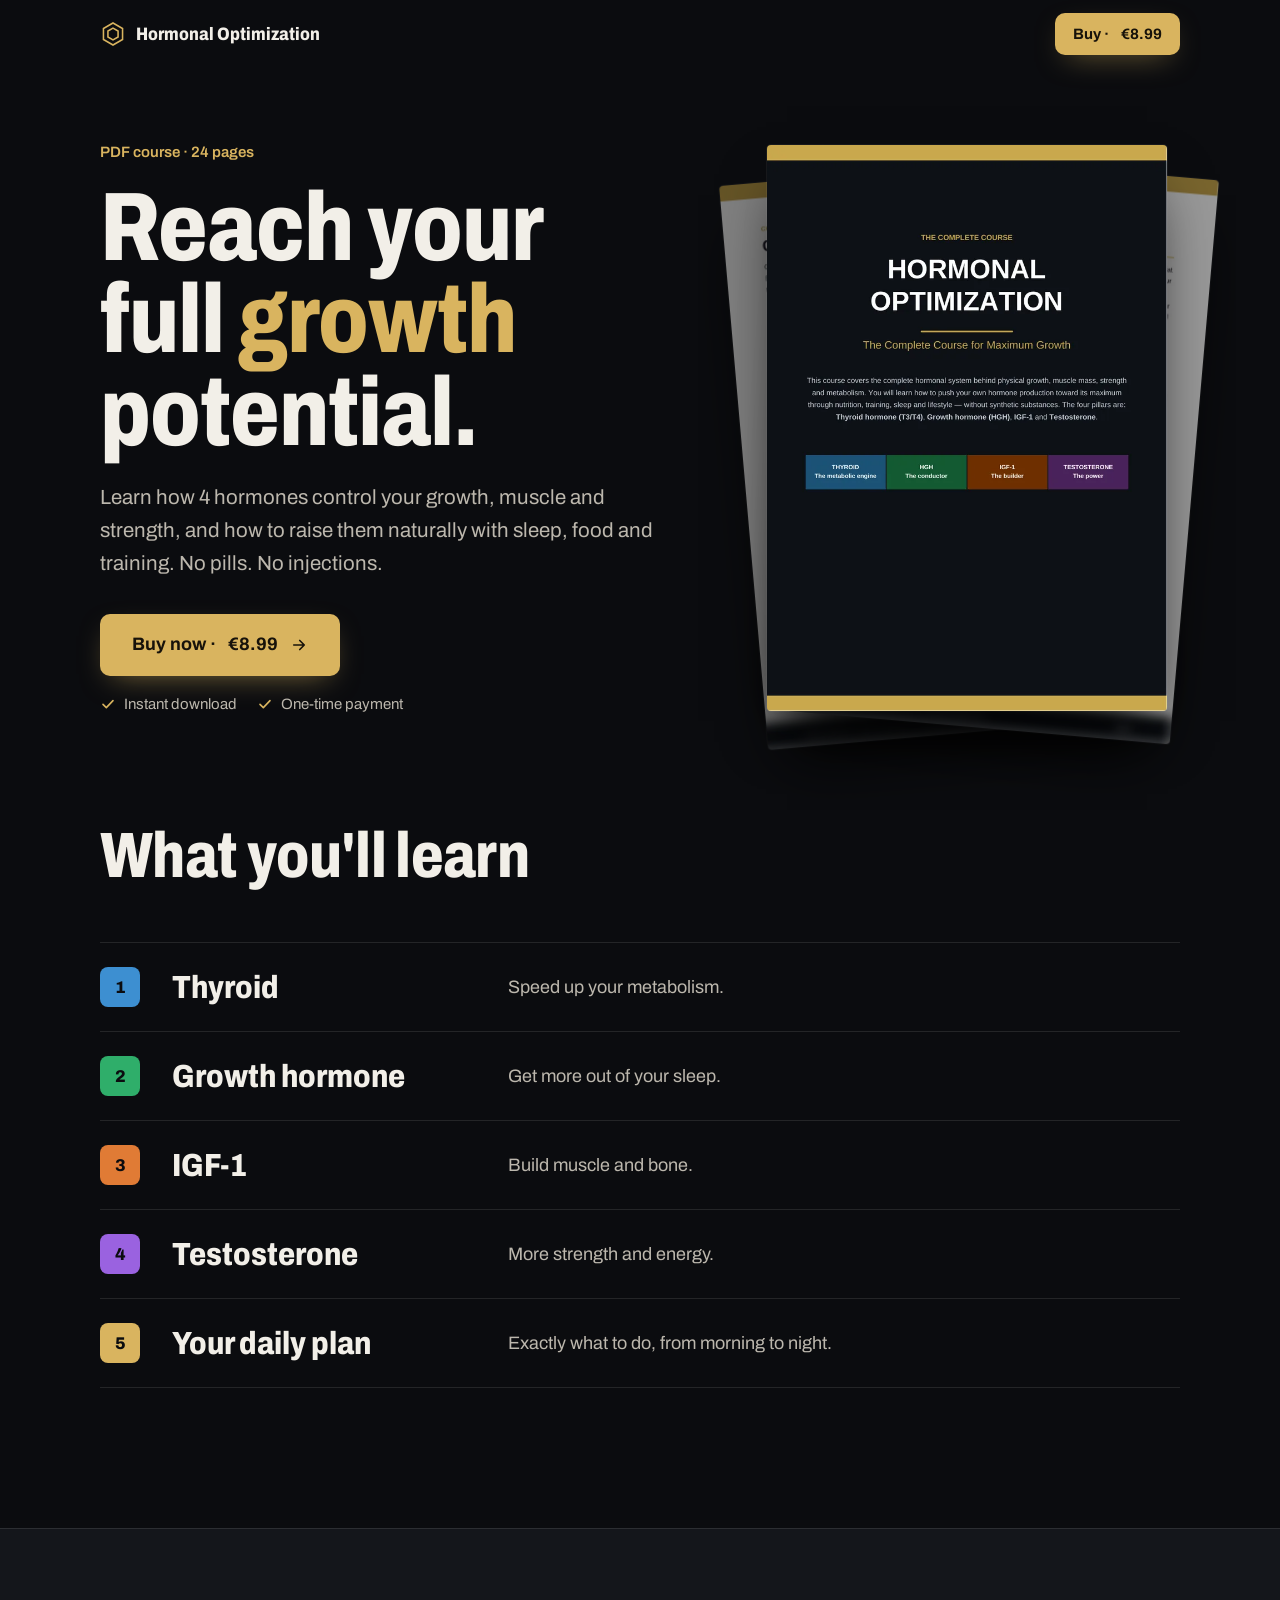
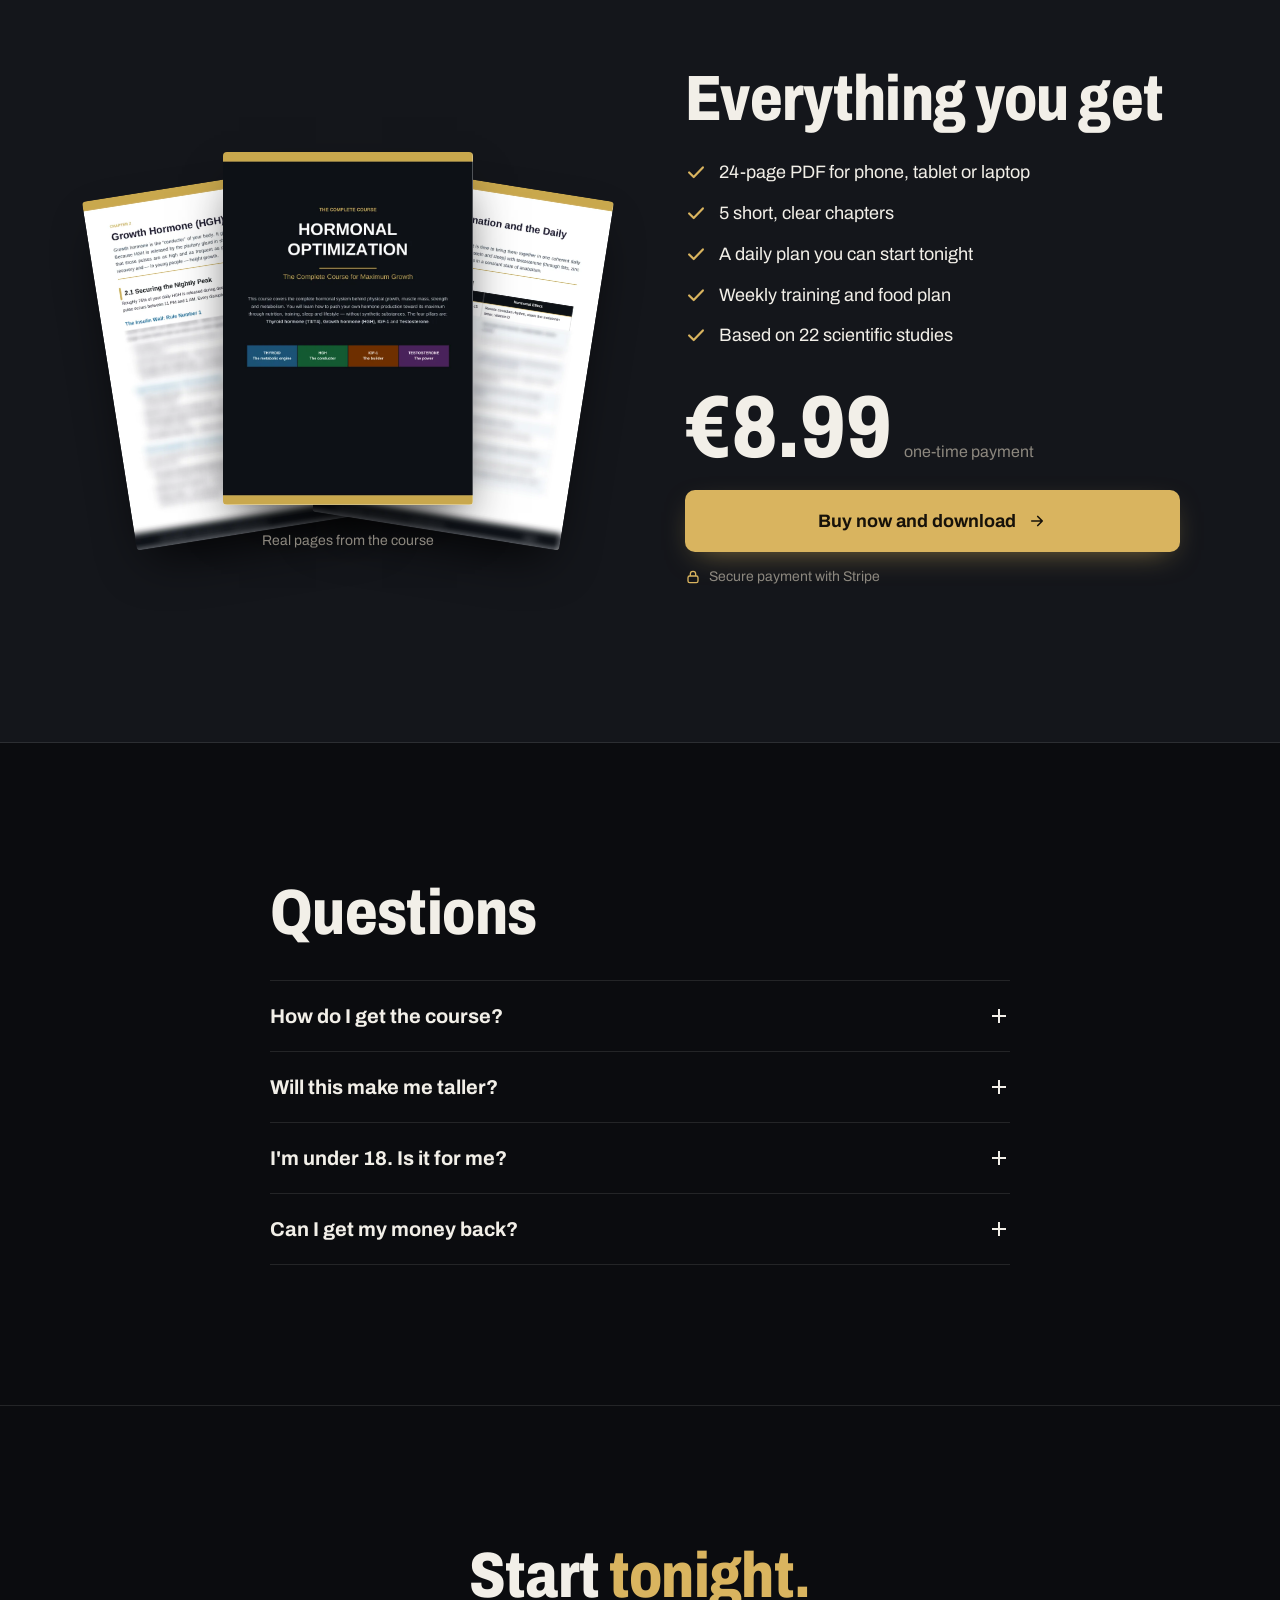
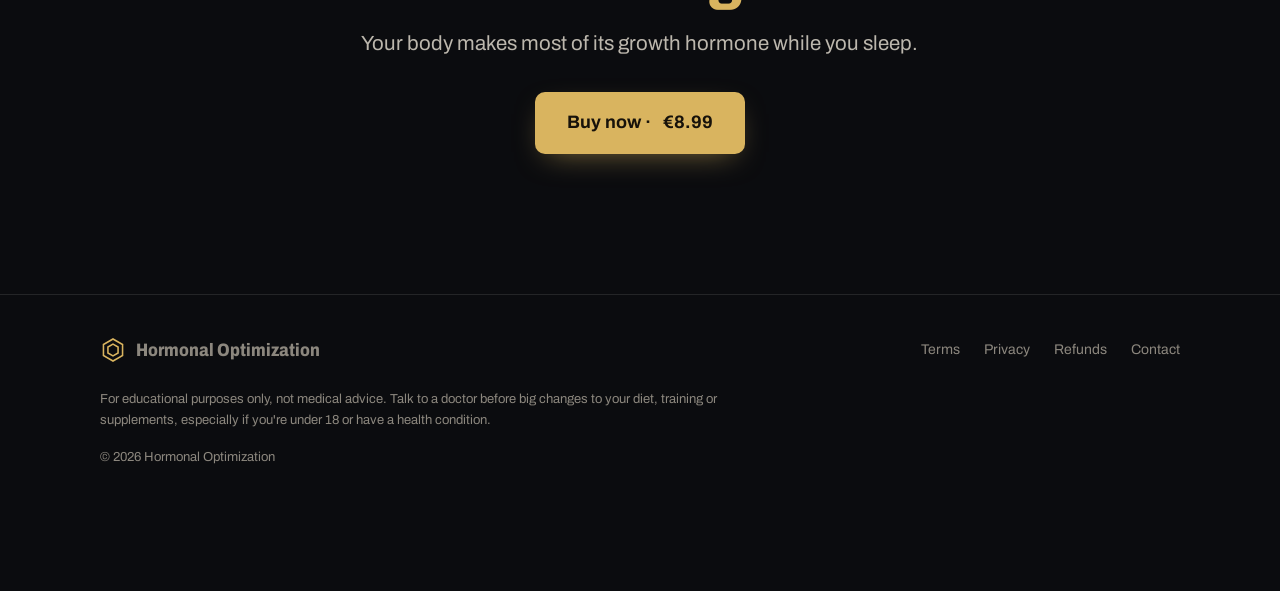
==== commit 54da1c6d: "Simplify the course page to the essentials Remove the 24h dial, quiz, hormone tabs, ticker, sources " ====
--- a/course-website/index.html
+++ b/course-website/index.html
@@ -4,609 +4,120 @@
   <meta charset="utf-8" />
   <meta name="viewport" content="width=device-width, initial-scale=1, viewport-fit=cover" />
   <title>Hormonal Optimization: The Complete Course</title>
-  <meta name="description" content="The complete course on the four hormones behind growth, muscle and recovery: Thyroid, HGH, IGF-1 and Testosterone. Optimize them naturally through nutrition, training, sleep and lifestyle. 24-page PDF, instant download, €8.99." />
-  <meta name="theme-color" content="#08090c" />
-  <meta property="og:type" content="website" />
+  <meta name="description" content="Reach your full growth potential. A short PDF course on the 4 hormones behind growth, muscle and strength, and how to raise them naturally with sleep, food and training. €8.99, instant download." />
+  <meta name="theme-color" content="#0b0c0f" />
   <meta property="og:title" content="Hormonal Optimization: The Complete Course" />
-  <meta property="og:description" content="Thyroid, HGH, IGF-1 and Testosterone: the four hormones that decide how you grow. Raise them naturally. €8.99, instant download." />
+  <meta property="og:description" content="Reach your full growth potential, naturally. €8.99, instant download." />
   <meta property="og:image" content="assets/img/page-1.webp" />
   <link rel="icon" href="assets/img/favicon.svg" type="image/svg+xml" />
   <link rel="preconnect" href="https://fonts.googleapis.com" />
   <link rel="preconnect" href="https://fonts.gstatic.com" crossorigin />
-  <link href="https://fonts.googleapis.com/css2?family=Archivo:wdth,wght@62..125,400..900&family=IBM+Plex+Mono:wght@400;500&family=Instrument+Serif:ital@0;1&display=swap" rel="stylesheet" />
+  <link href="https://fonts.googleapis.com/css2?family=Archivo:wdth,wght@62..125,400..900&display=swap" rel="stylesheet" />
   <link rel="stylesheet" href="assets/css/style.css" />
   <script>document.documentElement.classList.replace("no-js", "js");</script>
 </head>
 <body>
-  <a class="skip" href="#main">Skip to content</a>
-
-  <!-- Reusable icons -->
   <svg width="0" height="0" style="position:absolute" aria-hidden="true" focusable="false">
     <defs>
-      <symbol id="i-check" viewBox="0 0 28 28"><path d="M14 2.5l10 5.75v11.5L14 25.5 4 19.75V8.25z" fill="none" stroke="currentColor" stroke-opacity=".4"/><path d="M9 14.5l3.4 3.4L19.5 10.5" fill="none" stroke="currentColor" stroke-width="1.8" stroke-linecap="round" stroke-linejoin="round"/></symbol>
-      <symbol id="i-arrow" viewBox="0 0 24 24"><path d="M5 12h14M13 6l6 6-6 6" fill="none" stroke="currentColor" stroke-width="2" stroke-linecap="round" stroke-linejoin="round"/></symbol>
-      <symbol id="i-lock" viewBox="0 0 24 24"><rect x="4.5" y="10.5" width="15" height="10" rx="2.5" fill="none" stroke="currentColor" stroke-width="1.8"/><path d="M8 10.5V7.5a4 4 0 0 1 8 0v3" fill="none" stroke="currentColor" stroke-width="1.8"/></symbol>
-      <symbol id="i-shield" viewBox="0 0 24 24"><path d="M12 3l7.5 3v6c0 4.5-3.2 8-7.5 9-4.3-1-7.5-4.5-7.5-9V6z" fill="none" stroke="currentColor" stroke-width="1.8" stroke-linejoin="round"/><path d="M9 12l2 2 4-4" fill="none" stroke="currentColor" stroke-width="1.8" stroke-linecap="round" stroke-linejoin="round"/></symbol>
+      <symbol id="i-check" viewBox="0 0 24 24"><path d="M4.5 12.5l5 5L19.5 7" fill="none" stroke="currentColor" stroke-width="2.4" stroke-linecap="round" stroke-linejoin="round"/></symbol>
+      <symbol id="i-arrow" viewBox="0 0 24 24"><path d="M5 12h14M13 6l6 6-6 6" fill="none" stroke="currentColor" stroke-width="2.2" stroke-linecap="round" stroke-linejoin="round"/></symbol>
+      <symbol id="i-lock" viewBox="0 0 24 24"><rect x="4.5" y="10.5" width="15" height="10" rx="2.5" fill="none" stroke="currentColor" stroke-width="2"/><path d="M8 10.5V7.5a4 4 0 0 1 8 0v3" fill="none" stroke="currentColor" stroke-width="2"/></symbol>
       <symbol id="i-hex" viewBox="0 0 40 40"><path d="M20 3l14.7 8.5v17L20 37 5.3 28.5v-17z"/><path d="M20 11l7.8 4.5v9L20 29l-7.8-4.5v-9z"/></symbol>
     </defs>
   </svg>
 
-  <div class="grain" aria-hidden="true"></div>
-
-  <!-- Nav -->
   <header class="nav" id="nav">
     <div class="container">
-      <a href="#top" class="brand" aria-label="Hormonal Optimization, back to top">
-        <svg class="brand-mark" viewBox="0 0 40 40" aria-hidden="true"><use href="#i-hex"/></svg>
-        <span class="brand-text">Hormonal Optimization<small>The complete course</small></span>
-      </a>
-      <nav class="nav-links" aria-label="Main">
-        <a href="#system">The system</a>
-        <a href="#protocol">Daily protocol</a>
-        <a href="#quiz">Quiz</a>
-        <a href="#curriculum">Contents</a>
-        <a href="#faq">FAQ</a>
-      </nav>
-      <div class="nav-cta">
-        <a href="#pricing" class="btn btn-primary btn-sm" data-buy>Get the course <span class="btn-price" data-price>€8.99</span></a>
-        <button class="menu-btn" id="menuBtn" aria-label="Open menu" aria-expanded="false" aria-controls="mobileMenu"><span></span><span></span></button>
-      </div>
+      <a href="#top" class="brand"><svg class="brand-mark" viewBox="0 0 40 40" aria-hidden="true"><use href="#i-hex"/></svg>Hormonal Optimization</a>
+      <a href="#buy" class="btn btn-primary btn-sm" data-buy>Buy · <span data-price>€8.99</span></a>
     </div>
   </header>
 
-  <div class="mobile-menu" id="mobileMenu" aria-label="Menu">
-    <a href="#system">The system <span>Ch. 1–4</span></a>
-    <a href="#protocol">Daily protocol <span>Ch. 5.1</span></a>
-    <a href="#quiz">Hormone quiz <span>Ch. 5.5</span></a>
-    <a href="#curriculum">Contents <span>24 pp.</span></a>
-    <a href="#faq">FAQ <span>9 Q</span></a>
-    <a href="#pricing" class="btn btn-primary btn-lg" data-buy>Get the course <span class="btn-price" data-price>€8.99</span></a>
-  </div>
+  <main id="top">
 
-  <main id="main">
-
-    <!-- HERO -->
-    <section class="hero" id="top">
-      <canvas class="lattice" id="lattice" aria-hidden="true"></canvas>
+    <!-- 1. Hero -->
+    <section class="hero">
       <div class="container">
-        <div class="hero-copy">
-          <span class="label label-gold" data-hero-fade>The complete course · 24-page PDF</span>
-          <h1 class="hero-title display" aria-label="Unlock the code behind your growth.">
-            <span class="line" aria-hidden="true"><span class="word">Unlock</span> <span class="word">the</span> <span class="word">code</span></span>
-            <span class="line" aria-hidden="true"><span class="word">behind</span> <span class="word">your</span></span>
-            <span class="line" aria-hidden="true"><span class="word serif gold-grad">growth.</span></span>
-          </h1>
-          <p class="hero-sub" data-hero-fade>
-            The four hormones that decide how you grow, build muscle and recover:
-            <strong>Thyroid, HGH, IGF-1 and Testosterone</strong>. Learn to push your own
-            production toward its maximum through nutrition, training, sleep and lifestyle,
-            with <strong>no synthetic substances</strong>.
-          </p>
-          <div class="hero-actions" data-hero-fade>
-            <a href="#pricing" class="btn btn-primary btn-lg" data-buy>Get instant access <span class="btn-price" data-price>€8.99</span></a>
-            <a href="#curriculum" class="btn btn-outline btn-lg">See what's inside <svg class="btn-arrow" aria-hidden="true"><use href="#i-arrow"/></svg></a>
+        <div>
+          <p class="kicker rise">PDF course · 24 pages</p>
+          <h1 class="h1 rise" style="--d:.08s">Reach your full <span class="accent">growth</span> potential.</h1>
+          <p class="lead rise" style="--d:.16s">Learn how 4 hormones control your growth, muscle and strength, and how to raise them naturally with sleep, food and training. No pills. No injections.</p>
+          <div class="hero-actions rise" style="--d:.24s">
+            <a href="#buy" class="btn btn-primary btn-lg" data-buy>Buy now · <span data-price>€8.99</span> <svg class="btn-arrow" aria-hidden="true"><use href="#i-arrow"/></svg></a>
+            <ul class="ticks">
+              <li><svg aria-hidden="true"><use href="#i-check"/></svg>Instant download</li>
+              <li><svg aria-hidden="true"><use href="#i-check"/></svg>One-time payment</li>
+            </ul>
           </div>
-          <dl class="hero-spec" data-hero-fade>
-            <div><dt>Format</dt><dd>PDF · 24 pp.</dd></div>
-            <div><dt>Chapters</dt><dd>5 + appendix</dd></div>
-            <div><dt>Sources</dt><dd>22 studies</dd></div>
-            <div><dt>Delivery</dt><dd>Instant</dd></div>
-          </dl>
         </div>
-
-        <figure class="hero-visual" id="heroVisual" aria-hidden="true" style="margin:0">
-          <div class="ring"></div>
-          <div class="ring ring-2"></div>
-          <div class="halo"></div>
-          <svg class="molecule" id="molecule" viewBox="0 0 386 267">
-            <defs>
-              <linearGradient id="molGrad" gradientUnits="userSpaceOnUse" x1="40" y1="230" x2="350" y2="40">
-                <stop offset="0" stop-color="#9c7a36"/><stop offset=".5" stop-color="#efd79a"/><stop offset="1" stop-color="#d4ae5c"/>
-              </linearGradient>
-              <filter id="glow" x="-200%" y="-200%" width="500%" height="500%"><feGaussianBlur stdDeviation="3"/></filter>
-            </defs>
-            <g class="bonds">
-              <path class="bond" d="M115.7 134.7L155.5 157.7"/><path class="bond" d="M155.5 157.7L155.5 203.7"/><path class="bond" d="M115.7 226.7L155.5 203.7"/>
-              <path class="bond" d="M75.9 203.7L115.7 226.7"/><path class="bond" d="M75.9 157.7L75.9 203.7"/><path class="bond" d="M75.9 157.7L115.7 134.7"/>
-              <path class="bond" d="M195.4 134.7L235.2 157.7"/><path class="bond" d="M235.2 157.7L235.2 203.7"/><path class="bond" d="M195.4 226.7L235.2 203.7"/>
-              <path class="bond" d="M155.5 203.7L195.4 226.7"/><path class="bond" d="M155.5 157.7L195.4 134.7"/><path class="bond" d="M235.2 65.7L275.0 88.7"/>
-              <path class="bond" d="M275.0 88.7L275.0 134.7"/><path class="bond" d="M235.2 157.7L275.0 134.7"/><path class="bond" d="M195.4 88.7L195.4 134.7"/>
-              <path class="bond" d="M195.4 88.7L235.2 65.7"/><path class="bond" d="M275.0 134.7L318.8 148.9"/><path class="bond" d="M318.8 148.9L345.8 111.7"/>
-              <path class="bond" d="M318.8 74.5L345.8 111.7"/><path class="bond" d="M275.0 88.7L318.8 74.5"/><path class="bond" d="M50 218.6L75.9 203.7"/>
-              <path class="bond" d="M318.8 74.5L338 48.4"/><path class="bond" d="M155.5 114.0L155.5 157.7"/><path class="bond" d="M275.0 45.0L275.0 88.7"/>
-              <path class="bond bond-2" d="M146.8 198.6L115.7 216.6"/><path class="bond bond-2" d="M72.9 198.5L46 214"/>
-            </g>
-            <g class="atoms">
-              <circle class="atom" cx="75.9" cy="157.7" r="3.2"/><circle class="atom" cx="75.9" cy="203.7" r="3.2"/><circle class="atom" cx="115.7" cy="134.7" r="3.2"/>
-              <circle class="atom" cx="115.7" cy="226.7" r="3.2"/><circle class="atom" cx="155.5" cy="114" r="3.2"/><circle class="atom" cx="155.5" cy="157.7" r="3.2"/>
-              <circle class="atom" cx="155.5" cy="203.7" r="3.2"/><circle class="atom" cx="195.4" cy="88.7" r="3.2"/><circle class="atom" cx="195.4" cy="134.7" r="3.2"/>
-              <circle class="atom" cx="195.4" cy="226.7" r="3.2"/><circle class="atom" cx="235.2" cy="65.7" r="3.2"/><circle class="atom" cx="235.2" cy="157.7" r="3.2"/>
-              <circle class="atom" cx="235.2" cy="203.7" r="3.2"/><circle class="atom" cx="275" cy="45" r="3.2"/><circle class="atom" cx="275" cy="88.7" r="3.2"/>
-              <circle class="atom" cx="275" cy="134.7" r="3.2"/><circle class="atom" cx="318.8" cy="74.5" r="3.2"/><circle class="atom" cx="318.8" cy="148.9" r="3.2"/>
-              <circle class="atom" cx="345.8" cy="111.7" r="3.2"/>
-            </g>
-            <text x="30" y="232" class="mol-label">O</text>
-            <text x="336" y="40" class="mol-label">OH</text>
-            <circle class="pulse-dot" id="pulseDot" r="3" cx="0" cy="0" opacity="0" filter="url(#glow)"/>
-          </svg>
-          <div class="chip chip-1"><i></i>Thyroid · T3/T4</div>
-          <div class="chip chip-2"><i></i>HGH · pituitary</div>
-          <div class="chip chip-3"><i></i>IGF-1 · liver</div>
-          <div class="chip chip-4"><i></i>Testosterone</div>
-          <figcaption class="mol-caption"><span class="formula">C₁₉H₂₈O₂</span></figcaption>
-        </figure>
-      </div>
-    </section>
-
-    <!-- TICKER: real topics from the course -->
-    <div class="ticker" aria-hidden="true">
-      <div class="ticker-track" id="tickerTrack">
-        <div class="ticker-group">
-          <span class="ticker-item"><b>1.1</b> Iodine &amp; tyrosine</span>
-          <span class="ticker-item"><b>1.2</b> Selenium: the T3 switch</span>
-          <span class="ticker-item"><b>2.1</b> The insulin wall</span>
-          <span class="ticker-item"><b>2.3</b> Strategic 16:8 fasting</span>
-          <span class="ticker-item"><b>2.4</b> The lactate method</span>
-          <span class="ticker-item"><b>3.1</b> Protein &amp; leucine</span>
-          <span class="ticker-item"><b>3.2</b> The mechanical stimulus</span>
-          <span class="ticker-item"><b>4.2</b> Lowering SHBG</span>
-          <span class="ticker-item"><b>4.3</b> Cortisol control</span>
-          <span class="ticker-item"><b>5.4</b> The daily checklist</span>
-        </div>
-      </div>
-    </div>
-
-    <!-- MANIFESTO -->
-    <section class="manifesto" id="intro">
-      <div class="container">
-        <span class="label ref"><b>Introduction</b> Understanding the hormonal system</span>
-        <p id="manifestoText">Your body is a biochemical factory. Every centimeter of growth, every gram of muscle and every gram of fat you burn is directed by <em class="serif">hormones.</em> You can eat perfectly and train like a machine, and still hit a wall if your hormonal environment is off.</p>
-        <div class="manifesto-foot label">Not a quick trick. A deep understanding of the system.</div>
-      </div>
-    </section>
-
-    <!-- SYSTEM -->
-    <section class="section" id="system" style="padding-top:0">
-      <div class="container">
-        <div class="section-head split">
-          <div>
-            <span class="label ref"><b>Chapters 1–4</b> The four pillars</span>
-            <h2 class="h2 display" data-reveal>Four hormones.<br />One system.</h2>
-          </div>
-          <p class="lead" data-reveal>The thyroid switches on the engine. HGH gives the build order. IGF-1 builds the tissue. Testosterone supplies the power. Select a hormone to see what its chapter covers.</p>
-        </div>
-
-        <div class="system" data-reveal>
-          <div class="rail" role="tablist" aria-label="The four hormones">
-            <div class="rail-line" aria-hidden="true"><span id="chainFill"></span></div>
-            <button class="node" role="tab" id="tab-thyroid" aria-controls="panel-thyroid" aria-selected="true" tabindex="0" style="--c:var(--thyroid)"><span class="node-dot" aria-hidden="true"><b>T3</b></span><span class="node-name">Thyroid</span><span class="node-role">Switches on the engine</span></button>
-            <button class="node" role="tab" id="tab-hgh" aria-controls="panel-hgh" aria-selected="false" tabindex="-1" style="--c:var(--hgh)"><span class="node-dot" aria-hidden="true"><b>GH</b></span><span class="node-name">HGH</span><span class="node-role">Gives the build order</span></button>
-            <button class="node" role="tab" id="tab-igf" aria-controls="panel-igf" aria-selected="false" tabindex="-1" style="--c:var(--igf)"><span class="node-dot" aria-hidden="true"><b>IGF</b></span><span class="node-name">IGF-1</span><span class="node-role">Builds the tissue</span></button>
-            <button class="node" role="tab" id="tab-testo" aria-controls="panel-testo" aria-selected="false" tabindex="-1" style="--c:var(--testo)"><span class="node-dot" aria-hidden="true"><b>T</b></span><span class="node-name">Testosterone</span><span class="node-role">Supplies the power</span></button>
-          </div>
-
-          <div class="panels">
-            <article class="hpanel" role="tabpanel" id="panel-thyroid" aria-labelledby="tab-thyroid" tabindex="0" style="--c:var(--thyroid)">
-              <div class="hpanel-id">
-                <div class="hpanel-icon" aria-hidden="true"><svg viewBox="0 0 92 92" fill="none" stroke="currentColor"><circle cx="46" cy="46" r="40" stroke-dasharray="3 7" stroke-width="2"/><circle cx="46" cy="46" r="26" stroke-opacity=".5"/><path d="M46 30c6 8 9 12 9 17a9 9 0 0 1-18 0c0-5 3-9 9-17z" stroke-width="2" stroke-linejoin="round"/></svg></div>
-                <span class="label">Chapter 1 · 01 / 04</span>
-                <h3>Thyroid hormone (T3/T4)</h3>
-                <div class="role">The metabolic engine</div>
-              </div>
-              <div class="hpanel-body">
-                <p>The thyroid is your metabolic thermostat. If it's in "conservation mode", your body won't invest energy in building tissue, whatever your other hormones are doing. T4 is the storage form; T3 is the active form your cells need.</p>
-                <dl class="facts-table">
-                  <dt class="label">Made in</dt><dd>Thyroid gland</dd>
-                  <dt class="label">Key lever</dt><dd>Converting T4 into active T3, mostly in the liver</dd>
-                </dl>
-                <ol class="learn">
-                  <li><span>1.1</span>Iodine &amp; tyrosine, with safe iodine dosing</li>
-                  <li><span>1.2</span>Selenium &amp; zinc: the conversion helpers</li>
-                  <li><span>1.3</span>The thyroid killers to avoid</li>
-                  <li><span>1.4–1.5</span>Liver support, cold &amp; the Thyroid Cocktail</li>
-                </ol>
-              </div>
-            </article>
-
-            <article class="hpanel" role="tabpanel" id="panel-hgh" aria-labelledby="tab-hgh" tabindex="0" hidden style="--c:var(--hgh)">
-              <div class="hpanel-id">
-                <div class="hpanel-icon" aria-hidden="true"><svg viewBox="0 0 92 92" fill="none" stroke="currentColor" stroke-width="2" stroke-linecap="round"><path d="M6 46h12l6-18 10 40 10-52 10 56 8-30 6 4h18"/><circle cx="46" cy="46" r="40" stroke-opacity=".25" stroke-width="1"/></svg></div>
-                <span class="label">Chapter 2 · 02 / 04</span>
-                <h3>Growth hormone (HGH)</h3>
-                <div class="role">The conductor</div>
-              </div>
-              <div class="hpanel-body">
-                <p>HGH gives the orders; IGF-1 carries them out. It's released by the pituitary in short pulses, roughly 75% of it during deep sleep, so the goal is to make those pulses as high and as frequent as possible.</p>
-                <dl class="facts-table">
-                  <dt class="label">Made in</dt><dd>Pituitary gland</dd>
-                  <dt class="label">Key lever</dt><dd>Low insulin, deep sleep and lactate from hard training</dd>
-                </dl>
-                <ol class="learn">
-                  <li><span>2.1–2.2</span>The nightly peak &amp; the max-HGH sleep schedule</li>
-                  <li><span>2.3</span>Intermittent fasting: the strategic 16:8</li>
-                  <li><span>2.4</span>The lactate threshold training method</li>
-                  <li><span>2.5–2.6</span>Pituitary nutrients &amp; what destroys HGH</li>
-                </ol>
-              </div>
-            </article>
-
-            <article class="hpanel" role="tabpanel" id="panel-igf" aria-labelledby="tab-igf" tabindex="0" hidden style="--c:var(--igf)">
-              <div class="hpanel-id">
-                <div class="hpanel-icon" aria-hidden="true"><svg viewBox="0 0 92 92" fill="none" stroke="currentColor" stroke-width="2" stroke-linejoin="round"><path d="M46 14l22 12-22 12-22-12z"/><path d="M24 26v14l22 12 22-12V26" stroke-opacity=".75"/><path d="M24 44v14l22 12 22-12V44" stroke-opacity=".5"/><path d="M24 62v6l22 12 22-12v-6" stroke-opacity=".3"/></svg></div>
-                <span class="label">Chapter 3 · 03 / 04</span>
-                <h3>IGF-1</h3>
-                <div class="role">The builder</div>
-              </div>
-              <div class="hpanel-body">
-                <p>IGF-1 is the actual executor of growth. Made mainly in the liver in response to HGH, and locally in muscle after mechanical load, it drives cell division, protein synthesis and the lengthwise growth of bone.</p>
-                <dl class="facts-table">
-                  <dt class="label">Made in</dt><dd>Liver, and locally in muscle</dd>
-                  <dt class="label">Key lever</dt><dd>Enough protein, heavy compound training and sleep</dd>
-                </dl>
-                <ol class="learn">
-                  <li><span>3.1</span>Nutrition: the building blocks for IGF-1</li>
-                  <li><span>3.2</span>The mechanical stimulus + weekly split</li>
-                  <li><span>3.3</span>Lifestyle: the optimal environment</li>
-                  <li><span>3.4</span>Supplements that support IGF-1</li>
-                </ol>
-              </div>
-            </article>
-
-            <article class="hpanel" role="tabpanel" id="panel-testo" aria-labelledby="tab-testo" tabindex="0" hidden style="--c:var(--testo)">
-              <div class="hpanel-id">
-                <div class="hpanel-icon" aria-hidden="true"><svg viewBox="0 0 92 92" fill="none" stroke="currentColor" stroke-width="2" stroke-linejoin="round"><path d="M46 6l34.6 20v40L46 86 11.4 66V26z" stroke-opacity=".35" stroke-width="1"/><path d="M51 18L30 50h15l-4 24 21-32H47z"/></svg></div>
-                <span class="label">Chapter 4 · 04 / 04</span>
-                <h3>Testosterone</h3>
-                <div class="role">Power and drive</div>
-              </div>
-              <div class="hpanel-body">
-                <p>Where IGF-1 is about tissue growth, testosterone is about drive, strength and the chemical signals that make growth possible. The chapter works on three levels: production, release (lowering SHBG) and protection from cortisol and estrogen.</p>
-                <dl class="facts-table">
-                  <dt class="label">Made in</dt><dd>Testes</dd>
-                  <dt class="label">Key lever</dt><dd>Healthy fats, zinc &amp; magnesium, lower SHBG and cortisol</dd>
-                </dl>
-                <ol class="learn">
-                  <li><span>4.1</span>Fats, zinc, magnesium &amp; the Hormone Shot</li>
-                  <li><span>4.2</span>Lowering SHBG: boron, nettle root, protein</li>
-                  <li><span>4.3</span>Alcohol, body fat and training choices</li>
-                  <li><span>4.3</span>Chronic stress and cortisol</li>
-                </ol>
-              </div>
-            </article>
+        <div class="cover rise" style="--d:.2s" id="cover">
+          <div class="cover-stack" id="coverStack">
+            <img class="p3" src="assets/img/page-7.webp" alt="" width="720" height="1018" />
+            <img class="p2" src="assets/img/page-3.webp" alt="" width="720" height="1018" />
+            <img class="p1" src="assets/img/page-1.webp" alt="Cover of the course: Hormonal Optimization, the complete course for maximum growth" width="720" height="1018" fetchpriority="high" />
           </div>
         </div>
       </div>
     </section>
 
-    <!-- PROTOCOL -->
-    <section class="protocol" id="protocol">
-      <div class="protocol-sky" id="protocolSky" aria-hidden="true"></div>
+    <!-- 2. What you'll learn -->
+    <section class="section" id="learn" style="padding-top:0">
       <div class="container">
-        <div class="section-head split">
-          <div>
-            <span class="label ref"><b>Chapter 5.1</b> The complete daily protocol</span>
-            <h2 class="h2 display" data-reveal>A day built<br />for <span class="serif gold-grad">growth.</span></h2>
-          </div>
-          <dl class="facts" data-reveal>
-            <div><dt><span class="count" data-to="75">75</span><small>%</small></dt><dd>of daily growth hormone is released in deep sleep</dd></div>
-            <div><dt><span class="count" data-to="11">11</span><small>PM</small></dt><dd>roughly when the largest growth-hormone pulse begins</dd></div>
-            <div><dt><span class="count" data-to="18">18</span><small>°C</small></dt><dd>the ideal bedroom temperature (64 °F) for deep sleep</dd></div>
-            <span class="label facts-src">Figures from Chapter 2, sources 7–9</span>
-          </dl>
-        </div>
-
-        <div class="protocol-stage" id="protocolStage">
-          <div class="dial-wrap" aria-hidden="true">
-            <svg class="dial" id="dial" viewBox="0 0 400 400">
-              <defs><linearGradient id="dialGrad" x1="0" y1="0" x2="1" y2="1"><stop offset="0" stop-color="#efd79a"/><stop offset="1" stop-color="#9c7a36"/></linearGradient></defs>
-              <circle class="ring" cx="200" cy="200" r="184"/>
-              <circle class="ring" cx="200" cy="200" r="130" stroke-opacity=".5"/>
-              <g id="dialTicks"></g>
-              <path class="fast-arc" id="fastArc"/>
-              <path class="night-arc" id="nightArc"/>
-              <path class="progress" id="dialProgress"/>
-              <g id="dialEvents"></g>
-              <line class="hand" id="dialHand" x1="200" y1="60" x2="200" y2="4"/>
-              <circle class="hand-tip" id="dialTip" cx="200" cy="16" r="5"/>
-            </svg>
-            <div class="dial-center"><div class="dial-time" id="dialTime">23:00</div><div class="dial-phase label label-gold" id="dialPhase">Deep sleep</div></div>
-            <div class="dial-legend label"><span><i style="background:rgba(55,196,124,.65)"></i>16:8 fasting window</span><span><i style="background:rgba(168,115,240,.65)"></i>Peak HGH window</span></div>
-          </div>
-
-          <ol class="steps" id="steps" style="list-style:none;margin:0;padding:0">
-            <li class="step" data-time="6.5">
-              <span class="label label-gold">06:30 · Wake up</span>
-              <h3>Daylight before screens.</h3>
-              <p>10–15 minutes of real outdoor light, no glass in between. It resets your circadian rhythm and starts the melatonin timer for tonight.</p>
-              <div class="step-tags"><span class="tag hgh">HGH</span><span class="tag testo">Vitamin D</span></div>
-            </li>
-            <li class="step" data-time="7">
-              <span class="label label-gold">07:00 · Activate</span>
-              <h3>Two minutes of cold.</h3>
-              <p>A short cold shower stimulates the thyroid's metabolic activity, raises noradrenaline and lowers cortisol.</p>
-              <div class="step-tags"><span class="tag thyroid">Thyroid</span><span class="tag testo">Cortisol ↓</span></div>
-            </li>
-            <li class="step" data-time="8">
-              <span class="label label-gold">08:00 – 12:00 · Fast</span>
-              <h3>Let insulin stay low.</h3>
-              <p>Water, black coffee, green tea. With insulin minimal, HGH and testosterone are free to rise, and the morning adds a second HGH peak.</p>
-              <div class="step-tags"><span class="tag hgh">HGH</span><span class="tag testo">Testosterone</span></div>
-            </li>
-            <li class="step" data-time="10.5">
-              <span class="label label-gold">10:30 · Train</span>
-              <h3>Chase the burn.</h3>
-              <p>Heavy compound lifts or HIIT at the end of your fast. Lactate drives the HGH peak; mechanical tension signals IGF-1.</p>
-              <div class="step-tags"><span class="tag hgh">HGH</span><span class="tag igf">IGF-1</span><span class="tag testo">Testosterone</span></div>
-            </li>
-            <li class="step" data-time="12">
-              <span class="label label-gold">12:00 · Refeed</span>
-              <h3>Protein and fats first.</h3>
-              <p>Your first meal kick-starts IGF-1 production and supplies the raw material for testosterone. Save the carbs for later in the day.</p>
-              <div class="step-tags"><span class="tag igf">IGF-1</span><span class="tag testo">Testosterone</span></div>
-            </li>
-            <li class="step" data-time="19.5">
-              <span class="label label-gold">19:30 · Last meal</span>
-              <h3>Build the insulin wall.</h3>
-              <p>Protein and fat, minimal sugar. Insulin and HGH are direct antagonists: one cookie before bed can block your entire nightly peak.</p>
-              <div class="step-tags"><span class="tag hgh">HGH</span></div>
-            </li>
-            <li class="step" data-time="21">
-              <span class="label label-gold">21:00 · Wind down</span>
-              <h3>Cool the core.</h3>
-              <p>Lights dimmed, screens away, a warm shower. As you step out, your core temperature drops: the biological start signal for deep sleep.</p>
-              <div class="step-tags"><span class="tag hgh">HGH</span><span class="tag thyroid">Recovery</span></div>
-              <div class="step-locked"><svg aria-hidden="true"><use href="#i-lock"/></svg>The full evening stack and the HGH sleep cocktail are in the course.</div>
-            </li>
-            <li class="step" data-time="23">
-              <span class="label label-gold">23:00 – 01:00 · Peak</span>
-              <h3>The growth pulse.</h3>
-              <p>Asleep in total darkness at 18 °C. This is when the largest growth-hormone pulse of your day happens. Protect it, every night.</p>
-              <div class="step-tags"><span class="tag hgh">Max HGH</span><span class="tag igf">IGF-1</span></div>
-            </li>
-            <li class="steps-progress" id="stepsProgress" aria-hidden="true"></li>
-          </ol>
-        </div>
-      </div>
-      <div class="container protocol-cta">
-        <p>The course gives you the full protocol with the reason behind every step, plus the weekly training split, the weekly nutrition plan and the daily checklist.</p>
-        <a href="#pricing" class="btn btn-primary" data-buy>Get the full protocol <span class="btn-price" data-price>€8.99</span></a>
+        <h2 class="h2 rise">What you'll learn</h2>
+        <ol class="chapters">
+          <li class="chapter rise"><span class="chapter-no">1</span><h3>Thyroid</h3><p>Speed up your metabolism.</p></li>
+          <li class="chapter rise" style="--d:.06s"><span class="chapter-no">2</span><h3>Growth hormone</h3><p>Get more out of your sleep.</p></li>
+          <li class="chapter rise" style="--d:.12s"><span class="chapter-no">3</span><h3>IGF-1</h3><p>Build muscle and bone.</p></li>
+          <li class="chapter rise" style="--d:.18s"><span class="chapter-no">4</span><h3>Testosterone</h3><p>More strength and energy.</p></li>
+          <li class="chapter rise" style="--d:.24s"><span class="chapter-no">5</span><h3>Your daily plan</h3><p>Exactly what to do, from morning to night.</p></li>
+        </ol>
       </div>
     </section>
 
-    <!-- QUIZ -->
-    <section class="section" id="quiz" style="padding-top:0">
-      <div class="container quiz-wrap">
+    <!-- 3. Look inside + buy -->
+    <section class="section buy" id="buy">
+      <div class="container">
+        <div class="pages" id="pages">
+          <div class="pg"><img src="assets/img/page-7.webp" alt="Page from Chapter 2, partly blurred" width="720" height="1018" loading="lazy" /></div>
+          <div class="pg"><img src="assets/img/page-20.webp" alt="Page from the daily plan in Chapter 5, partly blurred" width="720" height="1018" loading="lazy" /></div>
+          <div class="pg"><img src="assets/img/page-1.webp" alt="Course cover" width="720" height="1018" loading="lazy" /></div>
+          <p class="pages-note">Real pages from the course</p>
+        </div>
         <div>
-          <span class="label ref"><b>Chapter 5.5</b> Which hormone to focus on</span>
-          <h2 class="h2 h2-sm display" data-reveal>Which hormone is holding you back?</h2>
-          <p class="lead" data-reveal>Four quick questions, based on the symptom table in Chapter 5.5. You get the chapter to start with.</p>
-          <p class="note">For orientation only. This is not a diagnosis. If something feels really off, see a doctor.</p>
-        </div>
-        <div class="quiz-card" id="quizCard" data-reveal>
-          <div class="quiz-top label"><span id="quizStep">Question 1 / 4</span><span>Hormone check</span></div>
-          <div class="quiz-bar" aria-hidden="true"><span id="quizBar"></span></div>
-          <div id="quizBody" aria-live="polite"></div>
+          <h2 class="h2 rise">Everything you get</h2>
+          <ul class="includes">
+            <li class="rise"><svg aria-hidden="true"><use href="#i-check"/></svg>24-page PDF for phone, tablet or laptop</li>
+            <li class="rise" style="--d:.05s"><svg aria-hidden="true"><use href="#i-check"/></svg>5 short, clear chapters</li>
+            <li class="rise" style="--d:.1s"><svg aria-hidden="true"><use href="#i-check"/></svg>A daily plan you can start tonight</li>
+            <li class="rise" style="--d:.15s"><svg aria-hidden="true"><use href="#i-check"/></svg>Weekly training and food plan</li>
+            <li class="rise" style="--d:.2s"><svg aria-hidden="true"><use href="#i-check"/></svg>Based on 22 scientific studies</li>
+          </ul>
+          <div class="price rise"><b data-price>€8.99</b><span>one-time payment</span></div>
+          <a href="#buy" class="btn btn-primary btn-lg btn-block" data-buy>Buy now and download <svg class="btn-arrow" aria-hidden="true"><use href="#i-arrow"/></svg></a>
+          <p class="secure"><svg aria-hidden="true"><use href="#i-lock"/></svg>Secure payment with Stripe</p>
         </div>
       </div>
     </section>
 
-    <!-- CURRICULUM -->
-    <section class="section" id="curriculum" style="padding-top:0">
+    <!-- 4. FAQ -->
+    <section class="section faq" id="faq">
       <div class="container">
-        <div class="section-head">
-          <span class="label ref"><b>Contents</b> 24 pages · 5 chapters · appendix</span>
-          <h2 class="h2 display" data-reveal>What's inside.</h2>
-          <p class="lead" data-reveal>From the raw materials of every hormone to a complete daily and weekly protocol, backed by scientific sources.</p>
-        </div>
-        <div class="curriculum-grid">
-          <div class="preview" id="preview">
-            <div class="page" style="z-index:1"><img src="assets/img/page-20.webp" alt="Preview of Chapter 5: the complete daily protocol table, partly blurred" loading="lazy" width="720" height="1018" /><span class="lock"><svg aria-hidden="true"><use href="#i-lock"/></svg>In the course</span></div>
-            <div class="page" style="z-index:2"><img src="assets/img/page-7.webp" alt="Preview of Chapter 2: Growth Hormone, securing the nightly peak, partly blurred" loading="lazy" width="720" height="1018" /><span class="lock"><svg aria-hidden="true"><use href="#i-lock"/></svg>In the course</span></div>
-            <div class="page" style="z-index:3"><img src="assets/img/page-3.webp" alt="Preview of the introduction: understanding the hormonal system, partly blurred" loading="lazy" width="720" height="1018" /><span class="lock"><svg aria-hidden="true"><use href="#i-lock"/></svg>In the course</span></div>
-            <div class="page" style="z-index:4"><img src="assets/img/page-1.webp" alt="Course cover: Hormonal Optimization, the complete course for maximum growth" loading="lazy" width="720" height="1018" /></div>
-            <div class="preview-caption label">Real pages from the PDF</div>
-          </div>
-
-          <div class="chapters" id="chapters">
-            <details class="chapter">
-              <summary><span class="ch-num">INTRO</span><span class="ch-title">Understanding the hormonal system<small>Your body as a biochemical factory</small></span><span class="ch-plus" aria-hidden="true"></span></summary>
-              <div class="ch-body"><div class="ch-body-inner">
-                <p>Why the perfect diet and the heaviest program can still hit a wall, and the hierarchy behind every centimeter and every gram of muscle.</p>
-                <ol><li><span>0.1</span>The four pillars of the system</li><li><span>0.2</span>Why it all works together</li></ol>
-              </div></div>
-            </details>
-            <details class="chapter" data-h="thyroid">
-              <summary><span class="ch-num">CH 01</span><span class="ch-title">Thyroid hormone<small>The metabolic engine</small></span><span class="ch-plus" aria-hidden="true"></span></summary>
-              <div class="ch-body"><div class="ch-body-inner">
-                <p>Turn T4 into active T3 and get your body out of "conservation mode".</p>
-                <ol><li><span>1.1</span>The raw materials: iodine and tyrosine (with safe iodine dosing)</li><li><span>1.2</span>The conversion helpers: selenium and zinc</li><li><span>1.3</span>Avoiding the thyroid killers</li><li><span>1.4</span>The liver connection</li><li><span>1.5</span>Temperature and the thyroid + the Thyroid Cocktail</li></ol>
-              </div></div>
-            </details>
-            <details class="chapter" data-h="hgh">
-              <summary><span class="ch-num">CH 02</span><span class="ch-title">Growth hormone (HGH)<small>The conductor</small></span><span class="ch-plus" aria-hidden="true"></span></summary>
-              <div class="ch-body"><div class="ch-body-inner">
-                <p>Make your growth-hormone pulses as high and as frequent as possible.</p>
-                <ol><li><span>2.1</span>Securing the nightly peak: insulin, light, temperature</li><li><span>2.2</span>The ultimate schedule for maximum HGH sleep</li><li><span>2.3</span>Intermittent fasting for HGH (the strategic 16:8)</li><li><span>2.4</span>Training: the lactate threshold method</li><li><span>2.5</span>Nutrients that directly stimulate the pituitary</li><li><span>2.6</span>What directly destroys HGH</li></ol>
-              </div></div>
-            </details>
-            <details class="chapter" data-h="igf">
-              <summary><span class="ch-num">CH 03</span><span class="ch-title">IGF-1<small>The builder</small></span><span class="ch-plus" aria-hidden="true"></span></summary>
-              <div class="ch-body"><div class="ch-body-inner">
-                <p>The executor of growth: protein, mechanical load and the right environment.</p>
-                <ol><li><span>3.1</span>Nutrition: the building blocks for IGF-1</li><li><span>3.2</span>Training: the mechanical stimulus + weekly split</li><li><span>3.3</span>Lifestyle: the optimal environment</li><li><span>3.4</span>Supplements that support IGF-1</li></ol>
-              </div></div>
-            </details>
-            <details class="chapter" data-h="testo">
-              <summary><span class="ch-num">CH 04</span><span class="ch-title">Testosterone<small>Power and drive</small></span><span class="ch-plus" aria-hidden="true"></span></summary>
-              <div class="ch-body"><div class="ch-body-inner">
-                <p>Production, release and protection: the three levels of testosterone.</p>
-                <ol><li><span>4.1</span>Nutrition: the fuel (fats, zinc, magnesium, the Hormone Shot)</li><li><span>4.2</span>Lowering SHBG: the liberation</li><li><span>4.3</span>Lifestyle: alcohol, body fat, training, cortisol</li></ol>
-              </div></div>
-            </details>
-            <details class="chapter">
-              <summary><span class="ch-num">CH 05</span><span class="ch-title">The perfect combination<small>The daily protocol</small></span><span class="ch-plus" aria-hidden="true"></span></summary>
-              <div class="ch-body"><div class="ch-body-inner">
-                <p>Everything brought together into one coherent plan you can start tomorrow.</p>
-                <ol><li><span>5.1</span>The complete daily protocol (hour by hour)</li><li><span>5.2</span>The weekly training overview</li><li><span>5.3</span>The weekly nutrition strategy</li><li><span>5.4</span>The complete daily checklist</li><li><span>5.5</span>Which hormone should you focus on?</li></ol>
-              </div></div>
-            </details>
-            <details class="chapter">
-              <summary><span class="ch-num">APX</span><span class="ch-title">Scientific sources &amp; disclaimer<small>22 references, by chapter</small></span><span class="ch-plus" aria-hidden="true"></span></summary>
-              <div class="ch-body"><div class="ch-body-inner">
-                <p>Every chapter is linked to peer-reviewed publications and reviews, so you can read the research yourself. They're listed further down this page.</p>
-              </div></div>
-            </details>
-          </div>
+        <h2 class="h2 rise">Questions</h2>
+        <div class="faq-list">
+          <details class="faq-item"><summary>How do I get the course?<span class="plus" aria-hidden="true"></span></summary><p>Right after you pay, you can download the PDF. You also get a receipt by email.</p></details>
+          <details class="faq-item"><summary>Will this make me taller?<span class="plus" aria-hidden="true"></span></summary><p>Nobody can promise that. Your genes decide most of your height. This course helps you get the most out of what you have.</p></details>
+          <details class="faq-item"><summary>I'm under 18. Is it for me?<span class="plus" aria-hidden="true"></span></summary><p>Yes, but read it with a parent, and ask a doctor before you try fasting or supplements.</p></details>
+          <details class="faq-item"><summary>Can I get my money back?<span class="plus" aria-hidden="true"></span></summary><p>It's a digital download, so normally no. If your file doesn't work, email us and we'll fix it. See the <a href="refund.html">refund policy</a>.</p></details>
         </div>
       </div>
     </section>
 
-    <!-- AUDIENCE -->
-    <section class="section" id="for-you" style="padding-top:0">
+    <!-- 5. Final -->
+    <section class="final">
       <div class="container">
-        <div class="section-head">
-          <span class="label ref"><b>Who it's for</b> Young people who want to grow</span>
-          <h2 class="h2 display" data-reveal>Built for those who want to <span class="serif gold-grad">grow.</span></h2>
-        </div>
-        <div class="audience-grid">
-          <ul class="checks" data-reveal>
-            <li><svg aria-hidden="true"><use href="#i-check"/></svg><span><b>You want to reach your full growth potential</b> in height, muscle and strength, the natural way.</span></li>
-            <li><svg aria-hidden="true"><use href="#i-check"/></svg><span><b>You're tired of random tips</b> and want to understand why things work.</span></li>
-            <li><svg aria-hidden="true"><use href="#i-check"/></svg><span><b>You train, but progress is slow</b>, and you suspect sleep, food or recovery is the bottleneck.</span></li>
-            <li><svg aria-hidden="true"><use href="#i-check"/></svg><span><b>You want a clear plan</b>: what to eat, when to train, when to sleep, every day.</span></li>
-            <li><svg aria-hidden="true"><use href="#i-check"/></svg><span><b>You don't want synthetic substances.</b> Everything here is food, training, sleep and lifestyle.</span></li>
-          </ul>
-          <aside class="note-card" data-reveal aria-labelledby="youngTitle">
-            <span class="label label-gold">Under 18</span>
-            <h3 id="youngTitle">Straight talk for younger readers</h3>
-            <p><b>Your genes decide most of your final height.</b> Nobody can honestly promise you centimeters. What you can control is the environment your body grows in: deep sleep, enough protein, the right training. This course shows you how not to leave potential on the table.</p>
-            <p><b>Under 18?</b> Read it together with a parent, and check with your doctor before you start fasting, change your diet a lot or take any supplement. Your body is still developing, which is exactly why the basics matter most.</p>
-          </aside>
-        </div>
-      </div>
-    </section>
-
-    <!-- PRICING -->
-    <section class="section" id="pricing" style="padding-top:0">
-      <div class="container">
-        <div class="section-head">
-          <span class="label ref"><b>Get the course</b> One-time payment</span>
-          <h2 class="h2 display" data-reveal>One price. Everything inside.</h2>
-        </div>
-        <div class="price-card" data-reveal>
-          <div class="price-left">
-            <div class="price-product">
-              <div class="price-cover"><img src="assets/img/page-1.webp" alt="" width="720" height="1018" loading="lazy" /></div>
-              <div><h3>Hormonal Optimization</h3><span>The Complete Course for Maximum Growth</span></div>
-            </div>
-            <div class="price-amount" aria-label="Price: €8.99"><span class="cur" aria-hidden="true">€</span><span class="int" aria-hidden="true">8</span><span class="dec" aria-hidden="true">.99</span></div>
-            <p class="price-note">One-time payment · No subscription · Yours to keep</p>
-            <a href="#pricing" class="btn btn-primary btn-lg" data-buy>Buy now and download <svg class="btn-arrow" aria-hidden="true"><use href="#i-arrow"/></svg></a>
-            <div class="secure"><svg aria-hidden="true"><use href="#i-shield"/></svg>Secure checkout by Stripe. Pay by card or a local method such as iDEAL.</div>
-          </div>
-          <div class="price-right">
-            <span class="label label-gold">Everything you get</span>
-            <ul class="includes">
-              <li><svg aria-hidden="true"><use href="#i-check"/></svg><span><b>The complete 24-page course</b> (PDF), readable on phone, tablet or laptop</span></li>
-              <li><svg aria-hidden="true"><use href="#i-check"/></svg><span><b>5 in-depth chapters</b>: Thyroid, HGH, IGF-1, Testosterone &amp; the combination</span></li>
-              <li><svg aria-hidden="true"><use href="#i-check"/></svg><span><b>The hour-by-hour daily protocol</b>, from wake-up to the growth pulse</span></li>
-              <li><svg aria-hidden="true"><use href="#i-check"/></svg><span><b>Weekly training split</b> and <b>weekly nutrition strategy</b></span></li>
-              <li><svg aria-hidden="true"><use href="#i-check"/></svg><span><b>The daily checklist</b>: morning, midday and evening</span></li>
-              <li><svg aria-hidden="true"><use href="#i-check"/></svg><span><b>4 recipes</b>: Thyroid Cocktail, HGH Sleep Cocktail, Hormone Shot, Boron-Raisin Shot</span></li>
-              <li><svg aria-hidden="true"><use href="#i-check"/></svg><span><b>22 scientific sources</b>, organised by chapter</span></li>
-            </ul>
-          </div>
-        </div>
-      </div>
-    </section>
-
-    <!-- SOURCES -->
-    <section class="section" id="sources" style="padding-top:0">
-      <div class="container">
-        <div class="section-head split">
-          <div>
-            <span class="label ref"><b>Appendix</b> 22 scientific sources</span>
-            <h2 class="h2 h2-sm display" data-reveal>Built on research, not hype.</h2>
-          </div>
-          <p class="lead" data-reveal>Every chapter links to scientific publications. Several of the studies are small, and the course says so: the figures are indicative, not guaranteed outcomes.</p>
-        </div>
-        <div class="sources-grid">
-          <div class="src-col" style="--c:var(--thyroid)" data-reveal>
-            <h3>Thyroid hormone</h3>
-            <ol>
-              <li><span>01</span><div>Zimmermann MB. <em>Iodine deficiency.</em> Endocr Rev. 2009</div></li>
-              <li><span>02</span><div>Köhrle J. <em>Selenium and the thyroid.</em> Curr Opin Endocrinol Diabetes Obes. 2015</div></li>
-              <li><span>03</span><div>Bianco AC et al. <em>Biochemistry … of the iodothyronine selenodeiodinases.</em> Endocr Rev. 2002</div></li>
-              <li><span>04</span><div>Chung HR. <em>Iodine and thyroid function.</em> Ann Pediatr Endocrinol Metab. 2014</div></li>
-              <li><span>05</span><div>Triggiani V et al. <em>Role of iodine, selenium and other micronutrients in thyroid function.</em> 2009</div></li>
-              <li><span>06</span><div>Aakre I et al. <em>Commercially available kelp and seaweed products.</em> Food Nutr Res. 2021</div></li>
-            </ol>
-          </div>
-          <div class="src-col" style="--c:var(--hgh)" data-reveal>
-            <h3>Growth hormone</h3>
-            <ol>
-              <li><span>07</span><div>Van Cauter E et al. <em>Interrelations between sleep and the somatotropic axis.</em> Sleep. 1998</div></li>
-              <li><span>08</span><div>Ho KY et al. <em>Fasting enhances growth hormone secretion…</em> J Clin Invest. 1988</div></li>
-              <li><span>09</span><div>Hartman ML et al. <em>Augmented GH secretory burst frequency… during a two-day fast.</em> JCEM. 1992</div></li>
-              <li><span>10</span><div>Powers ME. <em>GABA supplementation and growth hormone response.</em> Med Sport Sci. 2012</div></li>
-              <li><span>11</span><div>Lin HH et al. <em>Effect of kiwifruit consumption on sleep quality.</em> Asia Pac J Clin Nutr. 2011</div></li>
-            </ol>
-          </div>
-          <div class="src-col" style="--c:var(--igf)" data-reveal>
-            <h3>IGF-1</h3>
-            <ol>
-              <li><span>12</span><div>Thissen JP et al. <em>Nutritional regulation of the insulin-like growth factors.</em> Endocr Rev. 1994</div></li>
-              <li><span>13</span><div>Clemmons DR. <em>Role of IGF-I in skeletal muscle mass maintenance.</em> Trends Endocrinol Metab. 2009</div></li>
-              <li><span>14</span><div>Frystyk J. <em>Exercise and the growth hormone–IGF axis.</em> Med Sci Sports Exerc. 2010</div></li>
-              <li><span>15</span><div>Hameed M et al. <em>IGF-I splice variants … after high resistance exercise.</em> J Physiol. 2003</div></li>
-            </ol>
-          </div>
-          <div class="src-col" style="--c:var(--testo)" data-reveal>
-            <h3>Testosterone</h3>
-            <ol>
-              <li><span>16</span><div>Prasad AS et al. <em>Zinc status and serum testosterone levels.</em> Nutrition. 1996</div></li>
-              <li><span>17</span><div>Pilz S et al. <em>Vitamin D supplementation and testosterone levels in men.</em> 2011</div></li>
-              <li><span>18</span><div>Cinar V et al. <em>Magnesium supplementation and testosterone levels.</em> 2011</div></li>
-              <li><span>19</span><div>Naghii MR et al. <em>Daily and weekly boron supplementation…</em> 2011</div></li>
-              <li><span>20</span><div>Wankhede S et al. <em>Withania somnifera and muscle strength.</em> JISSN. 2015</div></li>
-              <li><span>21</span><div>Tremblay MS et al. <em>Exercise duration and steroid hormone responses.</em> 2004</div></li>
-              <li><span>22</span><div>Volek JS et al. <em>Testosterone and cortisol … dietary nutrients and resistance exercise.</em> 1997</div></li>
-            </ol>
-          </div>
-        </div>
-      </div>
-    </section>
-
-    <!-- FAQ -->
-    <section class="section" id="faq" style="padding-top:0">
-      <div class="container faq-grid">
-        <div class="faq-side">
-          <span class="label ref"><b>FAQ</b> 9 questions</span>
-          <h2 class="h2 h2-sm display" data-reveal>Questions, answered.</h2>
-          <p>Something else on your mind? Email <a href="#" data-email>support@example.com</a>.</p>
-        </div>
-        <div class="faq-list">
-          <details class="faq-item"><summary>What exactly do I get?<span class="ch-plus" aria-hidden="true"></span></summary><div class="ch-body"><div class="ch-body-inner"><p>A 24-page PDF course: an introduction to the hormonal system, four in-depth chapters (Thyroid, HGH, IGF-1, Testosterone), a fifth chapter that combines everything into a daily and weekly protocol with a checklist, and an appendix with 22 scientific sources.</p></div></div></details>
-          <details class="faq-item"><summary>How do I receive the course?<span class="ch-plus" aria-hidden="true"></span></summary><div class="ch-body"><div class="ch-body-inner"><p>Right after a successful payment you're taken to a download page where you can save the PDF. Save it to your phone or computer straight away; it's yours to keep. Stripe also emails you a receipt.</p></div></div></details>
-          <details class="faq-item"><summary>Will this make me taller?<span class="ch-plus" aria-hidden="true"></span></summary><div class="ch-body"><div class="ch-body-inner"><p>Nobody can promise you centimeters. Your final height is mostly set by your genes and whether your growth plates are still open. What you can influence is the environment: sleep, nutrition, training and recovery. The course shows you how to make that environment as good as possible.</p></div></div></details>
-          <details class="faq-item"><summary>I'm under 18. Can I use this?<span class="ch-plus" aria-hidden="true"></span></summary><div class="ch-body"><div class="ch-body-inner"><p>The sleep, nutrition and training basics are valuable at any age. Some parts (fasting, supplements, iodine-rich foods like kelp, raw animal products) aren't suitable for everyone. If you're under 18, go through the course with a parent and check with your doctor before making big changes.</p></div></div></details>
-          <details class="faq-item"><summary>Do I need supplements or synthetic hormones?<span class="ch-plus" aria-hidden="true"></span></summary><div class="ch-body"><div class="ch-body-inner"><p>No synthetic substances. The course is built on food, training, sleep and lifestyle. A few optional supplements (like magnesium) are discussed with doses and safety notes, but they're never required.</p></div></div></details>
-          <details class="faq-item"><summary>Is it for girls and women too?<span class="ch-plus" aria-hidden="true"></span></summary><div class="ch-body"><div class="ch-body-inner"><p>The chapters on thyroid, growth hormone, IGF-1 and the daily protocol apply to everyone. Chapter 4 (testosterone) is written specifically for male physiology.</p></div></div></details>
-          <details class="faq-item"><summary>Is this medical advice?<span class="ch-plus" aria-hidden="true"></span></summary><div class="ch-body"><div class="ch-body-inner"><p>No. The course is for educational purposes only. Always consult a doctor or endocrinologist before making major changes to your diet, supplements or training, especially if you have a health condition, take medication, or are pregnant or breastfeeding.</p></div></div></details>
-          <details class="faq-item"><summary>Which payment methods can I use?<span class="ch-plus" aria-hidden="true"></span></summary><div class="ch-body"><div class="ch-body-inner"><p>Checkout runs on Stripe. You can pay by card and, depending on your country and device, with local methods such as iDEAL or with Apple Pay and Google Pay. We never see your card details.</p></div></div></details>
-          <details class="faq-item"><summary>Can I get a refund?<span class="ch-plus" aria-hidden="true"></span></summary><div class="ch-body"><div class="ch-body-inner"><p>Because the course is digital content delivered instantly, the EU right of withdrawal ends once delivery starts, which you agree to at checkout. If something's wrong with your file, email us and we'll fix it. See the <a href="refund.html">refund policy</a>.</p></div></div></details>
-        </div>
-      </div>
-    </section>
-
-    <!-- FINAL CTA -->
-    <section class="final" id="final">
-      <div class="final-moon" aria-hidden="true"></div>
-      <div class="container">
-        <span class="label label-gold">23:00 – 01:00</span>
-        <h2 class="display" data-reveal>Your growth is decided <span class="serif gold-grad">tonight.</span></h2>
-        <p data-reveal>The biggest growth-hormone pulse of your day starts around 11 PM. Start building the habits that protect it.</p>
-        <a href="#pricing" class="btn btn-primary btn-lg" data-buy>Get the course <span class="btn-price" data-price>€8.99</span></a>
+        <h2 class="h2 rise">Start <span class="accent">tonight.</span></h2>
+        <p class="lead rise">Your body makes most of its growth hormone while you sleep.</p>
+        <a href="#buy" class="btn btn-primary btn-lg rise" data-buy>Buy now · <span data-price>€8.99</span></a>
       </div>
     </section>
   </main>
@@ -614,27 +125,22 @@
   <footer class="footer">
     <div class="container">
       <div class="footer-top">
-        <a href="#top" class="brand"><svg class="brand-mark" viewBox="0 0 40 40" aria-hidden="true"><use href="#i-hex"/></svg><span class="brand-text">Hormonal Optimization<small>The complete course</small></span></a>
-        <nav class="footer-links" aria-label="Legal">
-          <a href="terms.html">Terms</a><a href="privacy.html">Privacy</a><a href="refund.html">Refund policy</a><a href="#" data-email>Contact</a>
-        </nav>
+        <span class="brand"><svg class="brand-mark" viewBox="0 0 40 40" aria-hidden="true"><use href="#i-hex"/></svg>Hormonal Optimization</span>
+        <nav class="footer-links" aria-label="Legal"><a href="terms.html">Terms</a><a href="privacy.html">Privacy</a><a href="refund.html">Refunds</a><a href="#" data-email>Contact</a></nav>
       </div>
-      <p class="disclaimer"><b>Disclaimer:</b> The information in this course and on this website is for educational purposes only and is not medical advice. Always consult a doctor or endocrinologist before making major changes to your diet, supplements or training, especially if you have an existing health condition (including any thyroid condition), take medication, are pregnant or breastfeeding, or are under 18. Several protocols discussed (fasting, high-dose minerals, iodine-rich foods such as kelp, and raw animal products) are not suitable for everyone and carry real risks if used carelessly. Individual results vary.</p>
-      <div class="footer-bottom"><span>© <span id="year">2026</span> Hormonal Optimization</span><span>Payments processed by Stripe</span></div>
+      <p class="disclaimer">For educational purposes only, not medical advice. Talk to a doctor before big changes to your diet, training or supplements, especially if you're under 18 or have a health condition.</p>
+      <p class="footer-bottom">© <span id="year">2026</span> Hormonal Optimization</p>
     </div>
   </footer>
 
-  <!-- Sticky buy bar -->
   <aside class="buybar" id="buybar" aria-label="Buy the course">
-    <div class="buybar-info"><img src="assets/img/page-1.webp" alt="" width="720" height="1018" loading="lazy" /><div><b>Hormonal Optimization</b><span>Complete course · instant download</span></div></div>
-    <a href="#pricing" class="btn btn-primary btn-sm" data-buy>Buy <span class="btn-price" data-price>€8.99</span></a>
+    <div><b>Hormonal Optimization</b><span>PDF course · instant download</span></div>
+    <a href="#buy" class="btn btn-primary btn-sm" data-buy>Buy · <span data-price>€8.99</span></a>
   </aside>
 
   <div class="toast" id="toast" role="status" aria-live="polite"></div>
 
   <script src="assets/js/config.js"></script>
-  <script src="assets/vendor/gsap.min.js"></script>
-  <script src="assets/vendor/ScrollTrigger.min.js"></script>
   <script src="assets/js/main.js"></script>
 </body>
 </html>
--- a/course-website/assets/css/style.css
+++ b/course-website/assets/css/style.css
@@ -1,602 +1,236 @@
 /* ==========================================================================
-   Hormonal Optimization — course website
-   Art direction: "lab report × performance". Near-black, warm bone text,
-   one gold accent, four hormone colours used only as data colour.
-   Condensed grotesk for display, mono for lab labels, serif italic as a rare accent.
+   Hormonal Optimization: course sales page
+   Simple product page: dark, one gold accent, one typeface (Archivo).
+   The four chapter colours come from the course cover.
    ========================================================================== */
 
 :root {
-  /* colour */
-  --bg: #08090c;
-  --bg-2: #0d0f14;
-  --surface: #12151c;
-  --line: rgba(237, 228, 208, 0.09);
-  --line-strong: rgba(237, 228, 208, 0.18);
-  --text: #efe9dc;
-  --text-2: #bdb6a6;
-  --muted: #8f897c;
-  --gold: #d4ae5c;
-  --gold-2: #efd79a;
-  --gold-3: #9c7a36;
-  --on-gold: #15100a;
-
-  /* hormone data colours */
-  --thyroid: #4aa3e8;
-  --hgh: #37c47c;
-  --igf: #f08a3c;
-  --testo: #a873f0;
-
-  /* type */
-  --font-display: "Archivo", "Arial Narrow", ui-sans-serif, system-ui, sans-serif;
-  --font-body: "Archivo", ui-sans-serif, system-ui, -apple-system, "Segoe UI", Roboto, sans-serif;
-  --font-serif: "Instrument Serif", ui-serif, Georgia, serif;
-  --font-mono: "IBM Plex Mono", ui-monospace, SFMono-Regular, Menlo, monospace;
-  --stretch: 78%;
-
-  /* type scale */
-  --t-xs: 12px;
-  --t-sm: 14px;
-  --t-base: 17px;
-  --t-lg: clamp(18px, 1.4vw, 20px);
-  --t-h3: clamp(26px, 2.6vw, 36px);
-  --t-h2: clamp(46px, 7vw, 96px);
-  --t-hero: clamp(54px, 7.3vw, 116px);
-
-  /* shape & space */
-  --r-sm: 6px;
+  --bg: #0b0c0f;
+  --surface: #14161b;
+  --line: rgba(255, 255, 255, 0.1);
+  --text: #f2efe8;
+  --text-2: #bcb7ad;
+  --muted: #8c877e;
+  --gold: #d9b45f;
+  --gold-2: #f0d68f;
+  --on-gold: #17120a;
+
+  /* chapter colours (brightened from the PDF cover) */
+  --c1: #3d8fd1;
+  --c2: #2fae6a;
+  --c3: #e07b35;
+  --c4: #9a62e0;
+  --c5: var(--gold);
+
+  --font: "Archivo", ui-sans-serif, system-ui, -apple-system, "Segoe UI", Roboto, sans-serif;
   --r: 10px;
-  --r-lg: 14px;
-  --gutter: clamp(16px, 4vw, 48px);
-  --max: 1240px;
-  --nav-h: 72px;
-  --section: clamp(96px, 13vw, 168px);
-
-  /* motion */
+  --gutter: clamp(16px, 4vw, 40px);
+  --max: 1160px;
+  --nav-h: 68px;
   --ease: cubic-bezier(0.22, 1, 0.36, 1);
-  --dur-fast: 0.2s;
-  --dur: 0.45s;
 
   color-scheme: dark;
 }
 
-*,
-*::before,
-*::after { box-sizing: border-box; }
-
-html { -webkit-text-size-adjust: 100%; scroll-behavior: smooth; scroll-padding-top: calc(var(--nav-h) + 12px); }
-
+*, *::before, *::after { box-sizing: border-box; }
+html { -webkit-text-size-adjust: 100%; scroll-behavior: smooth; scroll-padding-top: calc(var(--nav-h) + 8px); }
 body {
-  margin: 0;
-  background: var(--bg);
-  color: var(--text);
-  font-family: var(--font-body);
-  font-size: var(--t-base);
-  line-height: 1.6;
-  -webkit-font-smoothing: antialiased;
-  -moz-osx-font-smoothing: grayscale;
-  overflow-x: hidden;
-}
-
-img, svg, canvas { display: block; max-width: 100%; }
+  margin: 0; background: var(--bg); color: var(--text);
+  font-family: var(--font); font-size: 17px; line-height: 1.6;
+  -webkit-font-smoothing: antialiased; overflow-x: hidden;
+}
+img, svg { display: block; max-width: 100%; }
 img { height: auto; }
 a { color: inherit; text-decoration: none; }
 button { font: inherit; color: inherit; cursor: pointer; }
-::selection { background: var(--gold); color: var(--on-gold); }
 :focus-visible { outline: 2px solid var(--gold-2); outline-offset: 3px; border-radius: 4px; }
 h1, h2, h3 { text-wrap: balance; }
 p { text-wrap: pretty; }
 
-.sr-only { position: absolute; width: 1px; height: 1px; padding: 0; margin: -1px; overflow: hidden; clip: rect(0, 0, 0, 0); white-space: nowrap; border: 0; }
-.skip { position: absolute; left: 16px; top: -60px; z-index: 300; padding: 10px 16px; border-radius: var(--r); background: var(--gold); color: var(--on-gold); font-weight: 600; }
-.skip:focus { top: 12px; }
-
 .container { width: 100%; max-width: var(--max); margin: 0 auto; padding-left: var(--gutter); padding-right: var(--gutter); }
 
-/* ---------------------------------------------------------------- type */
-.display {
-  font-family: var(--font-display);
-  font-stretch: var(--stretch);
-  font-weight: 800;
-  letter-spacing: -0.015em;
-  line-height: 0.9;
-}
-.serif { font-family: var(--font-serif); font-style: italic; font-weight: 400; font-stretch: normal; letter-spacing: -0.01em; }
-.gold { color: var(--gold-2); }
-.gold-grad {
-  background: linear-gradient(100deg, var(--gold-3), var(--gold-2) 45%, var(--gold));
-  -webkit-background-clip: text; background-clip: text; color: transparent;
-}
-
-.label {
-  font-family: var(--font-mono); font-size: var(--t-xs); font-weight: 500;
-  letter-spacing: 0.14em; text-transform: uppercase; color: var(--muted);
-}
-.label-gold { color: var(--gold); }
-.ref { display: inline-flex; gap: 10px; align-items: baseline; }
-.ref b { color: var(--gold); font-weight: 500; }
-
-.h2 { font-size: var(--t-h2); margin: 18px 0 0; }
-.h2 .serif { font-size: 1.04em; }
-.h2-sm { font-size: clamp(42px, 5vw, 72px); }
-.lead { color: var(--text-2); font-size: var(--t-lg); max-width: 60ch; margin: 22px 0 0; }
-
-.section { position: relative; padding-block: var(--section); }
-.section-head { display: grid; grid-template-columns: 1fr; gap: 0; max-width: 820px; margin-bottom: clamp(44px, 6vw, 80px); }
-.section-head.split { max-width: none; grid-template-columns: minmax(0, 1.1fr) minmax(0, 0.9fr); gap: 24px 60px; align-items: end; }
-.section-head.split .lead { margin-top: 0; }
-@media (max-width: 860px) { .section-head.split { grid-template-columns: 1fr; } }
-
-.grain {
-  pointer-events: none; position: fixed; inset: 0; z-index: 90; opacity: 0.045;
-  background-image: url("data:image/svg+xml;utf8,<svg xmlns='http://www.w3.org/2000/svg' width='160' height='160'><filter id='n'><feTurbulence type='fractalNoise' baseFrequency='0.9' numOctaves='3' stitchTiles='stitch'/></filter><rect width='100%' height='100%' filter='url(%23n)'/></svg>");
-}
-
-/* ------------------------------------------------------------- buttons */
+/* Headings: condensed and heavy, no decorative accents */
+.h1, .h2 { font-stretch: 80%; font-weight: 800; letter-spacing: -0.01em; line-height: 0.95; margin: 0; }
+.h1 { font-size: clamp(52px, 7.6vw, 104px); }
+.h2 { font-size: clamp(38px, 5vw, 64px); }
+.accent { color: var(--gold); }
+.kicker { font-size: 15px; font-weight: 600; color: var(--gold); margin: 0 0 18px; }
+.lead { font-size: clamp(18px, 1.6vw, 21px); color: var(--text-2); max-width: 32em; margin: 22px 0 0; }
+
+.section { padding-block: clamp(80px, 11vw, 140px); }
+
+/* ---------------------------------------------------------------- buttons */
 .btn {
   --h: 56px;
-  position: relative; display: inline-flex; align-items: center; justify-content: center; gap: 14px;
-  min-height: var(--h); padding: 0 24px; border-radius: var(--r); border: 0;
-  font-family: var(--font-body); font-weight: 600; font-size: 16px; letter-spacing: -0.005em; white-space: nowrap;
-  transition: transform var(--dur) var(--ease), box-shadow var(--dur) var(--ease), background-color var(--dur-fast);
-  overflow: hidden; isolation: isolate;
-}
-.btn-primary {
-  color: var(--on-gold);
-  background: linear-gradient(180deg, var(--gold-2), var(--gold) 60%, #c39d4c);
-  box-shadow: 0 1px 0 rgba(255, 240, 200, 0.5) inset, 0 12px 32px -14px rgba(212, 174, 92, 0.7);
-}
-.btn-primary::after {
-  content: ""; position: absolute; top: 0; bottom: 0; left: -60%; width: 50%; z-index: -1;
-  background: linear-gradient(100deg, transparent, rgba(255, 255, 255, 0.55), transparent);
-  transform: skewX(-20deg); transition: left 0.7s var(--ease);
-}
-.btn-primary:hover { transform: translateY(-2px); box-shadow: 0 1px 0 rgba(255, 240, 200, 0.5) inset, 0 18px 40px -14px rgba(212, 174, 92, 0.85); }
-.btn-primary:hover::after { left: 120%; }
+  display: inline-flex; align-items: center; justify-content: center; gap: 12px;
+  min-height: var(--h); padding: 0 26px; border: 0; border-radius: var(--r);
+  font-weight: 700; font-size: 17px; white-space: nowrap;
+  transition: transform 0.3s var(--ease), background-color 0.2s, box-shadow 0.3s var(--ease);
+}
+.btn-primary { background: var(--gold); color: var(--on-gold); box-shadow: 0 10px 30px -12px rgba(217, 180, 95, 0.6); }
+.btn-primary:hover { background: var(--gold-2); transform: translateY(-2px); box-shadow: 0 16px 36px -12px rgba(217, 180, 95, 0.7); }
 .btn-primary:active { transform: translateY(0); }
-.btn-outline { color: var(--text); background: transparent; box-shadow: 0 0 0 1px var(--line-strong) inset; }
-.btn-outline:hover { background: rgba(237, 228, 208, 0.06); box-shadow: 0 0 0 1px rgba(237, 228, 208, 0.32) inset; }
-.btn-price { font-family: var(--font-mono); font-size: 14px; font-weight: 500; padding-left: 14px; border-left: 1px solid rgba(21, 16, 10, 0.25); }
-.btn-arrow { width: 18px; height: 18px; flex: none; transition: transform var(--dur) var(--ease); }
+.btn-ghost { color: var(--text); box-shadow: 0 0 0 1px var(--line) inset; background: transparent; }
+.btn-ghost:hover { background: rgba(255, 255, 255, 0.05); }
+.btn-sm { --h: 42px; padding: 0 18px; font-size: 15px; }
+.btn-lg { --h: 62px; padding: 0 32px; font-size: 18px; }
+.btn-block { width: 100%; }
+.btn-arrow { width: 18px; height: 18px; transition: transform 0.3s var(--ease); }
 .btn:hover .btn-arrow { transform: translateX(3px); }
-.btn-sm { --h: 42px; padding: 0 16px; font-size: 14px; gap: 10px; }
-.btn-sm .btn-price { font-size: 12.5px; padding-left: 10px; }
-.btn-lg { --h: 62px; padding: 0 28px; font-size: 17px; }
-
-/* ------------------------------------------------------------------ nav */
-.nav {
-  position: fixed; top: 0; left: 0; right: 0; z-index: 80; height: var(--nav-h);
-  display: flex; align-items: center;
-  transition: background-color var(--dur), box-shadow var(--dur), transform 0.5s var(--ease);
-}
-.nav.scrolled { background: rgba(8, 9, 12, 0.82); backdrop-filter: blur(14px); -webkit-backdrop-filter: blur(14px); box-shadow: 0 1px 0 var(--line); }
-.nav.hidden { transform: translateY(-100%); }
-.nav .container { display: flex; align-items: center; justify-content: space-between; gap: 24px; }
-.brand { display: inline-flex; align-items: center; gap: 12px; }
-.brand-mark { width: 28px; height: 28px; fill: none; stroke: var(--gold); stroke-width: 2.2; flex: none; }
-.brand-text { font-family: var(--font-display); font-stretch: 85%; font-weight: 700; font-size: 17px; line-height: 1.1; }
-.brand-text small { display: block; font-family: var(--font-mono); font-stretch: normal; font-weight: 400; font-size: 10px; letter-spacing: 0.18em; color: var(--muted); text-transform: uppercase; }
-.nav-links { display: flex; align-items: center; gap: 30px; font-size: var(--t-sm); color: var(--text-2); }
-.nav-links a { position: relative; padding: 6px 0; transition: color var(--dur-fast); }
-.nav-links a::after { content: ""; position: absolute; left: 0; right: 0; bottom: 0; height: 1px; background: var(--gold); transform: scaleX(0); transform-origin: left; transition: transform var(--dur) var(--ease); }
-.nav-links a:hover, .nav-links a[aria-current="true"] { color: var(--text); }
-.nav-links a[aria-current="true"]::after { transform: scaleX(1); }
-.nav-cta { display: flex; align-items: center; gap: 10px; }
-.menu-btn { display: none; width: 44px; height: 44px; border-radius: var(--r); border: 0; background: transparent; box-shadow: 0 0 0 1px var(--line-strong) inset; }
-.menu-btn span { display: block; width: 18px; height: 1.5px; margin: 5px auto; background: var(--text); transition: transform var(--dur) var(--ease); }
-.menu-open .menu-btn span:first-child { transform: translateY(3.25px) rotate(45deg); }
-.menu-open .menu-btn span:last-child { transform: translateY(-3.25px) rotate(-45deg); }
-.mobile-menu {
-  position: fixed; inset: 0; z-index: 70; background: var(--bg);
-  display: flex; flex-direction: column; justify-content: center; gap: 4px;
-  padding: var(--nav-h) var(--gutter) 40px;
-  opacity: 0; visibility: hidden; transition: opacity var(--dur), visibility var(--dur);
-}
-.menu-open .mobile-menu { opacity: 1; visibility: visible; transition: opacity var(--dur), visibility 0s; }
-.mobile-menu > a:not(.btn) { display: flex; justify-content: space-between; align-items: baseline; font-family: var(--font-display); font-stretch: var(--stretch); font-weight: 800; font-size: 44px; line-height: 1.1; padding: 10px 0; border-bottom: 1px solid var(--line); }
-.mobile-menu > a:not(.btn) span { font-family: var(--font-mono); font-stretch: normal; font-weight: 400; font-size: 12px; color: var(--muted); letter-spacing: 0.1em; }
-.mobile-menu .btn { margin-top: 28px; }
-@media (max-width: 920px) {
-  .nav-links { display: none; }
-  .menu-btn { display: block; }
-}
-@media (max-width: 520px) { .nav-cta .btn { display: none; } }
-
-/* ----------------------------------------------------------------- hero */
-.hero { position: relative; min-height: min(100svh, 980px); display: flex; align-items: center; padding: calc(var(--nav-h) + 24px) 0 72px; overflow: hidden; }
-.lattice { position: absolute; inset: 0; width: 100%; height: 100%; z-index: 0; }
-.hero::after { content: ""; position: absolute; left: 0; right: 0; bottom: 0; height: 180px; background: linear-gradient(to bottom, transparent, var(--bg)); z-index: 1; pointer-events: none; }
-.hero .container { position: relative; z-index: 2; display: grid; grid-template-columns: minmax(0, 1.25fr) minmax(0, 0.75fr); gap: 40px; align-items: center; }
-.hero-title { font-size: var(--t-hero); margin: 22px 0 0; }
-.hero-title .line { display: block; overflow: hidden; padding-bottom: 0.05em; }
-.hero-title .word { display: inline-block; }
-.hero-title .serif { font-size: 1.06em; padding-right: 0.04em; }
-.hero-sub { color: var(--text-2); font-size: var(--t-lg); max-width: 34em; margin: 26px 0 0; }
-.hero-sub strong { color: var(--text); font-weight: 600; }
-.hero-actions { display: flex; flex-wrap: wrap; gap: 12px; margin-top: 34px; }
-.hero-spec { display: grid; grid-template-columns: repeat(4, auto); justify-content: start; margin: 38px 0 0; padding: 0; border-top: 1px solid var(--line); max-width: 600px; }
-.hero-spec div { padding: 14px 22px 0 0; margin-right: 22px; border-right: 1px solid var(--line); }
-.hero-spec div:last-child { border-right: 0; margin-right: 0; }
-.hero-spec dt { font-family: var(--font-mono); font-size: 10.5px; letter-spacing: 0.14em; text-transform: uppercase; color: var(--muted); }
-.hero-spec dd { margin: 4px 0 0; font-family: var(--font-display); font-stretch: 85%; font-weight: 700; font-size: 20px; }
-@media (max-width: 560px) {
-  .hero-spec { grid-template-columns: 1fr 1fr; row-gap: 14px; }
-  .hero-spec div:nth-child(2) { border-right: 0; margin-right: 0; }
-}
-
-.hero-visual { position: relative; aspect-ratio: 1; width: 100%; max-width: 540px; justify-self: end; }
-.hero-visual .ring { position: absolute; inset: 4%; border-radius: 50%; border: 1px solid var(--line); }
-.hero-visual .ring-2 { inset: 17%; border-color: rgba(212, 174, 92, 0.16); }
-.hero-visual .halo { position: absolute; inset: 22%; border-radius: 50%; background: radial-gradient(circle, rgba(212, 174, 92, 0.18), transparent 66%); }
-.molecule { position: absolute; inset: 18% 6%; width: 88%; height: 64%; overflow: visible; }
-.molecule .bond { fill: none; stroke: url(#molGrad); stroke-width: 2.4; stroke-linecap: round; }
-.molecule .bond-2 { stroke-width: 1.6; opacity: 0.8; }
-.molecule .atom { fill: var(--bg); stroke: var(--gold-2); stroke-width: 1.6; }
-.molecule text { font-family: var(--font-mono); font-size: 15px; fill: var(--gold-2); font-weight: 500; }
-.molecule .pulse-dot { fill: #fff; }
-.mol-caption { position: absolute; left: 50%; bottom: 0; transform: translateX(-50%); text-align: center; white-space: nowrap; }
-.mol-caption .label { display: block; }
-.mol-caption .formula { font-family: var(--font-mono); font-size: 13px; color: var(--gold-2); margin-top: 4px; }
-.chip {
-  --c: var(--gold);
-  position: absolute; display: inline-flex; align-items: center; gap: 8px; padding: 7px 12px 7px 10px; border-radius: var(--r-sm);
-  font-family: var(--font-mono); font-size: 12px; color: var(--text); background: rgba(13, 15, 20, 0.86);
-  box-shadow: 0 0 0 1px var(--line-strong) inset; white-space: nowrap;
-}
-.chip i { width: 8px; height: 8px; border-radius: 2px; background: var(--c); }
-.chip-1 { --c: var(--thyroid); top: 8%; left: 0; }
-.chip-2 { --c: var(--hgh); top: 16%; right: 0; }
-.chip-3 { --c: var(--igf); bottom: 9%; left: 0; }
-.chip-4 { --c: var(--testo); bottom: 14%; right: 0; }
-
-@media (max-width: 960px) {
+
+.ticks { display: flex; flex-wrap: wrap; gap: 6px 20px; margin: 16px 0 0; padding: 0; list-style: none; font-size: 15px; color: var(--text-2); }
+.ticks li { display: inline-flex; align-items: center; gap: 8px; }
+.ticks svg { width: 16px; height: 16px; color: var(--gold); flex: none; }
+
+/* -------------------------------------------------------------------- nav */
+.nav { position: fixed; inset: 0 0 auto; z-index: 50; height: var(--nav-h); display: flex; align-items: center; transition: background-color 0.3s, box-shadow 0.3s; }
+.nav.scrolled { background: rgba(11, 12, 15, 0.9); backdrop-filter: blur(10px); -webkit-backdrop-filter: blur(10px); box-shadow: 0 1px 0 var(--line); }
+.nav .container { display: flex; align-items: center; justify-content: space-between; gap: 16px; }
+.brand { display: inline-flex; align-items: center; gap: 10px; font-weight: 800; font-stretch: 85%; font-size: 18px; }
+.brand-mark { width: 26px; height: 26px; fill: none; stroke: var(--gold); stroke-width: 2.4; flex: none; }
+.brand-text small { display: none; }
+
+/* ------------------------------------------------------------------- hero */
+.hero { padding: calc(var(--nav-h) + clamp(32px, 6vw, 72px)) 0 clamp(64px, 9vw, 110px); overflow-x: clip; }
+.hero .container { display: grid; grid-template-columns: minmax(0, 1.15fr) minmax(0, 0.85fr); gap: clamp(32px, 6vw, 80px); align-items: center; }
+.hero-actions { margin-top: 34px; }
+
+.cover { position: relative; width: min(100%, 400px); justify-self: center; aspect-ratio: 720 / 1018; perspective: 1200px; }
+.cover-stack { position: absolute; inset: 0; transform-style: preserve-3d; transition: transform 0.6s var(--ease); }
+.cover img { position: absolute; inset: 0; width: 100%; height: 100%; object-fit: cover; border-radius: 4px; box-shadow: 0 30px 60px -20px rgba(0, 0, 0, 0.9), 0 0 0 1px rgba(255, 255, 255, 0.06); }
+.cover .p2 { transform: translate(7%, 3%) rotate(5deg); filter: brightness(0.6); }
+.cover .p3 { transform: translate(-6%, 4%) rotate(-5deg); filter: brightness(0.5); }
+
+@media (max-width: 860px) {
   .hero .container { grid-template-columns: 1fr; }
-  .hero-visual { justify-self: center; max-width: 380px; order: -1; margin-bottom: -16px; width: 88%; }
-}
-@media (max-width: 520px) {
-  .hero-visual { max-width: 300px; }
-  .chip { font-size: 11px; padding: 5px 9px 5px 8px; }
+  .cover { width: min(70%, 300px); margin-top: 8px; }
   .hero-actions .btn { width: 100%; }
 }
 
-/* -------------------------------------------------------------- ticker */
-.ticker { position: relative; z-index: 2; border-block: 1px solid var(--line); padding-block: 16px; overflow: hidden; background: var(--bg-2); }
-.ticker-track { display: flex; width: max-content; will-change: transform; }
-.ticker-group { display: flex; align-items: center; flex-shrink: 0; }
-.ticker-item { display: inline-flex; align-items: center; gap: 14px; padding-right: 38px; font-family: var(--font-mono); font-size: 13px; letter-spacing: 0.08em; text-transform: uppercase; color: var(--text-2); white-space: nowrap; }
-.ticker-item b { font-weight: 500; color: var(--gold); }
-
-/* ------------------------------------------------------------ manifesto */
-.manifesto { padding-block: clamp(110px, 15vw, 200px); }
-.manifesto p { font-family: var(--font-display); font-stretch: 88%; font-weight: 700; font-size: clamp(30px, 4.4vw, 60px); line-height: 1.1; letter-spacing: -0.01em; max-width: 1080px; margin: 26px 0 0; }
-.manifesto .w { opacity: 0.18; }
-.reduced .manifesto .w { opacity: 1; }
-.manifesto .w.serif { color: var(--gold-2); font-weight: 400; }
-.manifesto-foot { margin-top: 44px; }
-
-/* --------------------------------------------------------------- system */
-.system { border-top: 1px solid var(--line); }
-.rail { position: relative; display: grid; grid-template-columns: repeat(4, 1fr); }
-.rail-line { position: absolute; left: 12.5%; right: 12.5%; top: 52px; height: 2px; background: var(--line-strong); }
-.rail-line span { position: absolute; inset: 0; background: linear-gradient(90deg, var(--thyroid), var(--hgh), var(--igf), var(--testo)); transform-origin: left; }
-.node {
-  --c: var(--gold);
-  position: relative; display: flex; flex-direction: column; align-items: center; gap: 4px; text-align: center;
-  padding: 24px 8px 26px; border: 0; background: transparent; border-bottom: 2px solid transparent;
-  transition: border-color var(--dur), background-color var(--dur);
-}
-.node:hover { background: rgba(237, 228, 208, 0.025); }
-.node[aria-selected="true"] { border-bottom-color: var(--c); background: linear-gradient(180deg, transparent, color-mix(in srgb, var(--c) 7%, transparent)); }
-.node-dot {
-  position: relative; z-index: 1; width: 58px; height: 58px; margin-bottom: 12px; display: grid; place-items: center;
-  font-family: var(--font-mono); font-size: 13px; color: var(--c);
-  clip-path: polygon(50% 0, 100% 25%, 100% 75%, 50% 100%, 0 75%, 0 25%);
-  background: var(--c);
-  transition: color var(--dur);
-}
-.node-dot::after { content: ""; position: absolute; inset: 1.5px; z-index: -1; background: var(--bg); clip-path: polygon(50% 0, 100% 25%, 100% 75%, 50% 100%, 0 75%, 0 25%); transition: background-color var(--dur); }
-.node-dot b { position: relative; z-index: 1; font-weight: 500; }
-.node[aria-selected="true"] .node-dot { color: var(--on-gold); }
-.node[aria-selected="true"] .node-dot::after { background: var(--c); }
-.node-name { font-family: var(--font-display); font-stretch: 85%; font-weight: 700; font-size: 20px; line-height: 1.1; }
-.node-role { font-size: var(--t-sm); color: var(--muted); }
-.node[aria-selected="true"] .node-role { color: var(--text-2); }
-
-.panels { border-top: 1px solid var(--line); }
-.hpanel { --c: var(--gold); display: grid; grid-template-columns: minmax(0, 0.9fr) minmax(0, 1.1fr); gap: 40px clamp(40px, 6vw, 96px); padding-top: clamp(40px, 5vw, 64px); }
-.hpanel[hidden] { display: none; }
-.hpanel:focus { outline: none; }
-.hpanel-id { display: grid; grid-template-columns: auto minmax(0, 1fr); gap: 0 26px; align-items: start; }
-.hpanel-icon { width: 88px; height: 88px; color: var(--c); grid-row: span 3; }
-.hpanel-icon svg { width: 100%; height: 100%; overflow: visible; }
-.hpanel h3 { font-family: var(--font-display); font-stretch: var(--stretch); font-weight: 800; font-size: clamp(36px, 4vw, 56px); line-height: 0.92; margin: 6px 0 0; }
-.hpanel .role { font-family: var(--font-serif); font-style: italic; font-size: clamp(24px, 2.4vw, 32px); color: var(--c); line-height: 1.1; margin-top: 8px; }
-.hpanel-body > p { color: var(--text-2); font-size: var(--t-lg); margin: 0; max-width: 52ch; }
-.facts-table { display: grid; grid-template-columns: auto 1fr; margin: 28px 0 0; border-top: 1px solid var(--line); }
-.facts-table dt, .facts-table dd { padding: 12px 0; border-bottom: 1px solid var(--line); margin: 0; }
-.facts-table dt { padding-right: 28px; }
-.facts-table dd { color: var(--text); font-size: 15.5px; }
-.learn { list-style: none; margin: 28px 0 0; padding: 0; display: grid; grid-template-columns: 1fr 1fr; gap: 10px 24px; }
-.learn li { display: flex; gap: 12px; font-size: 15px; color: var(--text-2); }
-.learn li span { font-family: var(--font-mono); font-size: 12px; color: var(--c); flex: none; padding-top: 2px; }
+/* ---------------------------------------------------------------- learn */
+.chapters { list-style: none; margin: clamp(36px, 5vw, 56px) 0 0; padding: 0; border-top: 1px solid var(--line); }
+.chapter { --c: var(--gold); display: grid; grid-template-columns: 56px minmax(0, 320px) minmax(0, 1fr); align-items: center; gap: 16px; padding: 24px 0; border-bottom: 1px solid var(--line); position: relative; }
+.chapter::before { content: ""; position: absolute; left: 0; top: -1px; height: 2px; width: 0; background: var(--c); transition: width 0.6s var(--ease); }
+.chapter:hover::before { width: 100%; }
+.chapter-no { width: 40px; height: 40px; display: grid; place-items: center; border-radius: 8px; background: var(--c); color: #0b0c0f; font-weight: 800; font-size: 17px; }
+.chapter h3 { margin: 0; font-stretch: 85%; font-weight: 800; font-size: clamp(24px, 2.6vw, 32px); line-height: 1.1; }
+.chapter p { margin: 0; color: var(--text-2); font-size: 18px; }
+.chapter:nth-child(1) { --c: var(--c1); } .chapter:nth-child(2) { --c: var(--c2); } .chapter:nth-child(3) { --c: var(--c3); } .chapter:nth-child(4) { --c: var(--c4); } .chapter:nth-child(5) { --c: var(--c5); }
+@media (max-width: 640px) {
+  .chapter { grid-template-columns: 48px 1fr; gap: 4px 14px; padding: 20px 0; }
+  .chapter-no { grid-row: span 2; }
+  .chapter p { font-size: 16px; }
+}
+
+/* ------------------------------------------------------------- buy block */
+.buy { background: var(--surface); border-block: 1px solid var(--line); overflow-x: clip; }
+.buy .container { display: grid; grid-template-columns: minmax(0, 1fr) minmax(0, 1fr); gap: clamp(40px, 7vw, 96px); align-items: center; }
+.pages { position: relative; height: 460px; }
+.pages .pg { position: absolute; left: 50%; top: 50%; width: 250px; aspect-ratio: 720 / 1018; margin: -177px 0 0 -125px; border-radius: 4px; overflow: hidden; box-shadow: 0 24px 50px -16px rgba(0, 0, 0, 0.85); transition: transform 0.9s var(--ease); }
+.pages .pg img { width: 100%; height: 100%; object-fit: cover; }
+.pages .pg:nth-child(1) { transform: rotate(-3deg); }
+.pages .pg:nth-child(2) { transform: rotate(2deg); }
+.pages .pg:nth-child(3) { transform: rotate(-1deg); }
+.pages.open .pg:nth-child(1) { transform: translate(-46%, 6%) rotate(-9deg); }
+.pages.open .pg:nth-child(2) { transform: translate(46%, 6%) rotate(9deg); }
+.pages.open .pg:nth-child(3) { transform: translate(0, -2%) rotate(0deg); }
+.pages-note { position: absolute; left: 0; right: 0; bottom: 0; text-align: center; font-size: 14px; color: var(--muted); }
+
+.includes { list-style: none; padding: 0; margin: 28px 0 0; display: grid; gap: 12px; }
+.includes li { display: flex; gap: 12px; align-items: flex-start; font-size: 18px; }
+.includes svg { width: 22px; height: 22px; color: var(--gold); flex: none; margin-top: 3px; }
+.price { display: flex; align-items: baseline; gap: 12px; margin: 34px 0 18px; }
+.price b { font-stretch: 80%; font-weight: 800; font-size: clamp(64px, 7vw, 88px); line-height: 1; }
+.price span { color: var(--muted); font-size: 16px; }
+.secure { display: flex; align-items: center; gap: 8px; margin-top: 14px; font-size: 14px; color: var(--muted); }
+.secure svg { width: 16px; height: 16px; color: var(--gold); flex: none; }
 @media (max-width: 860px) {
-  .hpanel { grid-template-columns: 1fr; }
-  .learn { grid-template-columns: 1fr; }
-  .node-role { display: none; }
-  .node-name { font-size: 15px; }
-  .node-dot { width: 46px; height: 46px; font-size: 11.5px; margin-bottom: 8px; }
-  .rail-line { top: 45px; }
-  .node { padding: 22px 2px 18px; }
-}
-@media (max-width: 480px) {
-  .hpanel-id { grid-template-columns: 1fr; }
-  .hpanel-icon { width: 64px; height: 64px; grid-row: auto; margin-bottom: 14px; }
-}
-
-/* -------------------------------------------------------------- protocol */
-.protocol { position: relative; padding-top: var(--section); overflow: hidden; }
-.protocol-sky { position: absolute; inset: 0; z-index: 0; pointer-events: none; background: radial-gradient(70% 60% at 30% 60%, var(--sky, rgba(240, 138, 60, 0.12)), transparent 70%); }
-.protocol .container { position: relative; z-index: 1; }
-.facts { display: grid; grid-template-columns: repeat(3, minmax(0, 1fr)); margin: 0; border-top: 1px solid var(--line); }
-.facts div { padding: 16px 18px 0 0; }
-.facts div + div { padding-left: 18px; border-left: 1px solid var(--line); }
-.facts dt { font-family: var(--font-display); font-stretch: 85%; font-weight: 800; font-size: clamp(30px, 3.4vw, 46px); line-height: 1; font-variant-numeric: tabular-nums; }
-.facts dt small { font-size: 0.5em; color: var(--gold); font-weight: 700; margin-left: 2px; }
-.facts dd { margin: 10px 0 0; color: var(--text-2); font-size: var(--t-sm); line-height: 1.45; }
-.facts-src { grid-column: 1 / -1; margin-top: 14px; }
-@media (max-width: 520px) { .facts div { padding-right: 10px; } .facts div + div { padding-left: 10px; } .facts dd { font-size: 13px; } }
-
-.protocol-stage { position: relative; height: 100svh; min-height: 640px; display: grid; grid-template-columns: 1fr 1fr; gap: 60px; align-items: center; }
-.dial-wrap { position: relative; width: min(100%, 500px); aspect-ratio: 1; justify-self: center; }
-.dial { width: 100%; height: 100%; overflow: visible; }
-.dial .ring { fill: none; stroke: var(--line-strong); stroke-width: 1; }
-.dial .tick { stroke: rgba(237, 228, 208, 0.28); stroke-width: 1; }
-.dial .tick.major { stroke: rgba(237, 228, 208, 0.6); stroke-width: 1.5; }
-.dial .hour-label { font-family: var(--font-mono); font-size: 11px; fill: var(--muted); text-anchor: middle; dominant-baseline: middle; }
-.dial .night-arc { fill: none; stroke: rgba(168, 115, 240, 0.3); stroke-width: 12; }
-.dial .fast-arc { fill: none; stroke: rgba(55, 196, 124, 0.26); stroke-width: 12; }
-.dial .progress { fill: none; stroke: url(#dialGrad); stroke-width: 3; stroke-linecap: round; }
-.dial .event-dot { fill: var(--bg); stroke: var(--gold); stroke-width: 1.5; }
-.dial .event-dot.active { fill: var(--gold); }
-.dial .hand { stroke: var(--gold-2); stroke-width: 2; stroke-linecap: round; }
-.dial .hand-tip { fill: var(--gold-2); }
-.dial-center { position: absolute; inset: 0; display: flex; flex-direction: column; align-items: center; justify-content: center; text-align: center; pointer-events: none; }
-.dial-time { font-family: var(--font-display); font-stretch: 85%; font-weight: 800; font-size: clamp(48px, 6vw, 80px); line-height: 1; font-variant-numeric: tabular-nums; }
-.dial-phase { margin-top: 10px; }
-.dial-legend { position: absolute; left: 50%; bottom: -38px; transform: translateX(-50%); display: flex; gap: 18px; white-space: nowrap; }
-.dial-legend span { display: inline-flex; align-items: center; gap: 7px; }
-.dial-legend i { width: 14px; height: 4px; border-radius: 2px; }
-
-.steps { position: relative; height: 420px; }
-.step { position: absolute; inset: 0; display: flex; flex-direction: column; justify-content: center; opacity: 0; pointer-events: none; }
-.step.active { opacity: 1; pointer-events: auto; }
-.step h3 { font-family: var(--font-display); font-stretch: var(--stretch); font-weight: 800; font-size: clamp(40px, 4.6vw, 64px); line-height: 0.95; margin: 14px 0 0; }
-.step p { color: var(--text-2); font-size: 18px; max-width: 30em; margin: 18px 0 0; }
-.step-tags { display: flex; flex-wrap: wrap; gap: 8px; margin-top: 24px; }
-.tag { --c: var(--gold); display: inline-flex; align-items: center; gap: 8px; padding: 5px 10px; border-radius: var(--r-sm); font-family: var(--font-mono); font-size: 12px; background: color-mix(in srgb, var(--c) 10%, transparent); box-shadow: 0 0 0 1px color-mix(in srgb, var(--c) 34%, transparent) inset; color: color-mix(in srgb, var(--c) 60%, #fff); }
-.tag::before { content: ""; width: 6px; height: 6px; border-radius: 1px; background: var(--c); }
-.tag.thyroid { --c: var(--thyroid); } .tag.hgh { --c: var(--hgh); } .tag.igf { --c: var(--igf); } .tag.testo { --c: var(--testo); }
-.step-locked { margin-top: 24px; display: inline-flex; align-items: center; gap: 10px; font-size: var(--t-sm); color: var(--muted); }
-.step-locked svg { width: 16px; height: 16px; color: var(--gold); flex: none; }
-.steps-progress { position: absolute; left: 0; bottom: 0; display: flex; gap: 6px; }
-.steps-progress i { width: 22px; height: 3px; border-radius: 2px; background: var(--line-strong); transition: background-color var(--dur), width var(--dur) var(--ease); }
-.steps-progress i.on { background: var(--gold); width: 36px; }
-
-.protocol.stacked .protocol-stage { height: auto; min-height: 0; grid-template-columns: 1fr; gap: 40px; padding-block: 56px 40px; }
-.protocol.stacked .dial-wrap { width: min(100%, 340px); }
-.protocol.stacked .steps { height: auto; display: grid; margin-top: 30px; border-left: 1px solid var(--line-strong); padding-left: 22px; }
-.protocol.stacked .step { position: relative; opacity: 1; pointer-events: auto; padding-block: 24px; }
-.protocol.stacked .step::before { content: ""; position: absolute; left: -27px; top: 30px; width: 9px; height: 9px; border-radius: 2px; background: var(--gold); }
-.protocol.stacked .step h3 { font-size: 34px; }
-.protocol.stacked .step p { font-size: 16px; }
-.protocol.stacked .steps-progress { display: none; }
-.protocol-cta { position: relative; z-index: 1; padding-block: 32px var(--section); display: flex; flex-wrap: wrap; align-items: center; justify-content: space-between; gap: 24px; }
-.protocol-cta p { color: var(--text-2); max-width: 60ch; margin: 0; }
-
-/* ------------------------------------------------------------------ quiz */
-.quiz-wrap { display: grid; grid-template-columns: minmax(0, 0.8fr) minmax(0, 1.2fr); gap: clamp(36px, 6vw, 90px); align-items: start; }
-.quiz-wrap .note { color: var(--muted); font-size: var(--t-sm); margin-top: 22px; max-width: 40ch; }
-.quiz-card { border-radius: var(--r-lg); background: var(--surface); box-shadow: 0 0 0 1px var(--line) inset; padding: clamp(24px, 4vw, 44px); min-height: 440px; }
-.quiz-top { display: flex; justify-content: space-between; align-items: center; gap: 16px; }
-.quiz-bar { height: 2px; background: var(--line-strong); margin: 16px 0 34px; overflow: hidden; }
-.quiz-bar span { display: block; height: 100%; width: 0; background: var(--gold); transition: width 0.6s var(--ease); }
-.quiz-q h3 { font-family: var(--font-display); font-stretch: 85%; font-weight: 800; font-size: clamp(28px, 3vw, 40px); line-height: 1.02; margin: 0 0 26px; }
-.quiz-q h3:focus, .quiz-result h3:focus { outline: none; }
-.quiz-options { display: grid; gap: 10px; }
-.quiz-opt { display: grid; grid-template-columns: 28px 1fr; gap: 14px; align-items: center; text-align: left; border: 0; border-radius: var(--r); padding: 14px 18px; background: transparent; box-shadow: 0 0 0 1px var(--line-strong) inset; font-size: 16px; line-height: 1.4; transition: background-color var(--dur-fast), box-shadow var(--dur-fast); }
-.quiz-opt kbd { display: grid; place-items: center; width: 28px; height: 28px; border-radius: var(--r-sm); font-family: var(--font-mono); font-size: 12px; color: var(--gold); box-shadow: 0 0 0 1px rgba(212, 174, 92, 0.4) inset; }
-.quiz-opt:hover { background: rgba(212, 174, 92, 0.06); box-shadow: 0 0 0 1px rgba(212, 174, 92, 0.55) inset; }
-.quiz-opt[aria-pressed="true"] { background: rgba(212, 174, 92, 0.14); box-shadow: 0 0 0 1px var(--gold) inset; }
-.quiz-result { --c: var(--gold); }
-.res-head { display: flex; gap: 22px; align-items: center; }
-.res-mark { flex: none; width: 76px; height: 76px; display: grid; place-items: center; font-family: var(--font-mono); font-size: 15px; color: var(--on-gold); background: var(--c); clip-path: polygon(50% 0, 100% 25%, 100% 75%, 50% 100%, 0 75%, 0 25%); }
-.quiz-result h3 { font-family: var(--font-display); font-stretch: var(--stretch); font-weight: 800; font-size: clamp(40px, 4.6vw, 60px); line-height: 0.95; margin: 6px 0 0; }
-.quiz-result p { color: var(--text-2); margin: 22px 0 0; max-width: 52ch; }
-.quiz-result .tag { margin-top: 18px; }
-.res-actions { display: flex; flex-wrap: wrap; gap: 10px; margin-top: 30px; }
-@media (max-width: 860px) { .quiz-wrap { grid-template-columns: 1fr; } .quiz-card { min-height: 0; } }
-
-/* ------------------------------------------------------------ curriculum */
-.curriculum-grid { display: grid; grid-template-columns: minmax(0, 0.9fr) minmax(0, 1.1fr); gap: clamp(40px, 6vw, 90px); align-items: start; }
-.preview { position: sticky; top: calc(var(--nav-h) + 40px); height: 600px; }
-.page {
-  position: absolute; left: 50%; top: 48%; width: 290px; aspect-ratio: 720 / 1018; max-width: 100%; margin: -205px 0 0 -145px;
-  border-radius: 4px; overflow: hidden; background: #fff;
-  box-shadow: 0 30px 70px -20px rgba(0, 0, 0, 0.85), 0 0 0 1px rgba(255, 255, 255, 0.06);
-  transform-origin: 50% 100%; transition: box-shadow var(--dur);
-}
-.page img { width: 100%; height: 100%; object-fit: cover; }
-.page:hover { box-shadow: 0 40px 90px -20px rgba(0, 0, 0, 0.9), 0 0 0 1px var(--gold); z-index: 9 !important; }
-.page .lock { position: absolute; left: 50%; bottom: 14%; transform: translateX(-50%); display: inline-flex; align-items: center; gap: 8px; padding: 7px 12px; border-radius: var(--r-sm); background: rgba(8, 9, 12, 0.9); color: var(--gold-2); font-family: var(--font-mono); font-size: 10.5px; letter-spacing: 0.12em; text-transform: uppercase; white-space: nowrap; }
-.page .lock svg { width: 13px; height: 13px; }
-.preview-caption { position: absolute; bottom: 0; left: 0; right: 0; text-align: center; }
-
-.chapters { border-top: 1px solid var(--line); }
-.chapter { --c: var(--gold); border-bottom: 1px solid var(--line); }
-.chapter summary { list-style: none; cursor: pointer; display: grid; grid-template-columns: 64px minmax(0, 1fr) 36px; align-items: center; gap: 12px; padding: 24px 0; }
-.chapter summary::-webkit-details-marker { display: none; }
-.ch-num { font-family: var(--font-mono); font-size: 12px; letter-spacing: 0.1em; color: var(--c); }
-.ch-title { font-family: var(--font-display); font-stretch: 85%; font-weight: 700; font-size: clamp(22px, 2.3vw, 28px); line-height: 1.12; }
-.ch-title small { display: block; font-family: var(--font-serif); font-style: italic; font-stretch: normal; font-weight: 400; color: var(--muted); font-size: 18px; margin-top: 2px; }
-.ch-plus { width: 36px; height: 36px; border-radius: var(--r-sm); box-shadow: 0 0 0 1px var(--line-strong) inset; position: relative; flex: none; transition: background-color var(--dur), box-shadow var(--dur); }
-.ch-plus::before, .ch-plus::after { content: ""; position: absolute; left: 50%; top: 50%; width: 12px; height: 1.5px; margin: -0.75px 0 0 -6px; background: var(--text); transition: transform var(--dur) var(--ease); }
-.ch-plus::after { transform: rotate(90deg); }
-details[open] > summary .ch-plus { background: var(--gold); box-shadow: none; }
-details[open] > summary .ch-plus::before, details[open] > summary .ch-plus::after { background: var(--on-gold); }
-details[open] > summary .ch-plus::after { transform: rotate(0deg); }
-.chapter summary:hover .ch-title { color: var(--gold-2); }
-.ch-body { overflow: hidden; }
-.ch-body-inner { padding: 0 0 26px 76px; }
-.ch-body p { color: var(--text-2); margin: 0 0 14px; font-size: 15.5px; }
-.ch-body ol { margin: 0; padding: 0; list-style: none; display: grid; gap: 9px; }
-.ch-body li { display: flex; gap: 14px; font-size: 15px; align-items: baseline; }
-.ch-body li span { font-family: var(--font-mono); font-size: 12px; color: var(--muted); min-width: 30px; }
-.chapter[data-h="thyroid"] { --c: var(--thyroid); } .chapter[data-h="hgh"] { --c: var(--hgh); } .chapter[data-h="igf"] { --c: var(--igf); } .chapter[data-h="testo"] { --c: var(--testo); }
-@media (max-width: 960px) {
-  .curriculum-grid { grid-template-columns: 1fr; }
-  .preview { position: relative; top: 0; height: 440px; }
-  .page { width: 220px; margin: -160px 0 0 -110px; }
-}
-@media (max-width: 560px) {
-  .preview { height: 380px; }
-  .page { width: 190px; margin: -138px 0 0 -95px; }
-  .chapter summary { grid-template-columns: 46px minmax(0, 1fr) 36px; }
-  .ch-body-inner { padding-left: 0; }
-}
-
-/* -------------------------------------------------------------- audience */
-.audience-grid { display: grid; grid-template-columns: minmax(0, 1.1fr) minmax(0, 0.9fr); gap: clamp(36px, 6vw, 90px); align-items: start; }
-.checks { list-style: none; padding: 0; margin: 0; border-top: 1px solid var(--line); }
-.checks li { display: grid; grid-template-columns: 26px 1fr; gap: 16px; padding: 18px 0; border-bottom: 1px solid var(--line); color: var(--text-2); font-size: 16.5px; }
-.checks li b { color: var(--text); font-weight: 600; }
-.checks svg { width: 26px; height: 26px; color: var(--gold); }
-.note-card { border-radius: var(--r-lg); padding: clamp(24px, 3.4vw, 40px); background: color-mix(in srgb, var(--gold) 6%, var(--bg)); box-shadow: 0 0 0 1px rgba(212, 174, 92, 0.3) inset; }
-.note-card h3 { font-family: var(--font-display); font-stretch: 85%; font-weight: 800; font-size: var(--t-h3); line-height: 1.05; margin: 14px 0 18px; }
-.note-card p { color: var(--text-2); margin: 0 0 14px; font-size: 15.5px; }
-.note-card p:last-child { margin-bottom: 0; }
-.note-card p b { color: var(--text); }
-@media (max-width: 860px) { .audience-grid { grid-template-columns: 1fr; } }
-
-/* --------------------------------------------------------------- pricing */
-.price-card { max-width: 1000px; margin: 0 auto; border-radius: var(--r-lg); background: linear-gradient(180deg, var(--surface), var(--bg-2)); box-shadow: 0 0 0 1px rgba(212, 174, 92, 0.38) inset, 0 40px 120px -60px rgba(212, 174, 92, 0.45); display: grid; grid-template-columns: 1fr 1fr; overflow: hidden; }
-.price-left { padding: clamp(28px, 4.6vw, 54px); border-right: 1px solid var(--line); }
-.price-right { padding: clamp(28px, 4.6vw, 54px); }
-.price-product { display: flex; gap: 18px; align-items: center; }
-.price-cover { width: 64px; flex: none; border-radius: 3px; overflow: hidden; box-shadow: 0 12px 26px -10px #000, 0 0 0 1px var(--line-strong); }
-.price-product h3 { margin: 0; font-family: var(--font-display); font-stretch: 85%; font-weight: 800; font-size: 24px; line-height: 1.1; }
-.price-product span { font-size: var(--t-sm); color: var(--muted); }
-.price-amount { display: flex; align-items: flex-start; gap: 4px; margin: 36px 0 8px; line-height: 0.85; font-family: var(--font-display); font-stretch: var(--stretch); font-weight: 800; }
-.price-amount .cur { font-size: 44px; color: var(--gold); margin-top: 12px; }
-.price-amount .int { font-size: clamp(120px, 15vw, 172px); }
-.price-amount .dec { font-size: 52px; margin-top: 12px; }
-.price-note { color: var(--muted); font-size: var(--t-sm); margin: 0 0 30px; }
-.price-left .btn { width: 100%; }
-.secure { display: flex; align-items: center; gap: 10px; margin-top: 18px; font-size: 13px; color: var(--muted); }
-.secure svg { width: 16px; height: 16px; color: var(--gold); flex: none; }
-.includes { list-style: none; padding: 0; margin: 16px 0 0; border-top: 1px solid var(--line); }
-.includes li { display: grid; grid-template-columns: 22px 1fr; gap: 14px; padding: 12px 0; border-bottom: 1px solid var(--line); font-size: 15px; color: var(--text-2); }
-.includes li b { color: var(--text); font-weight: 600; }
-.includes svg { width: 22px; height: 22px; color: var(--gold); }
-@media (max-width: 820px) { .price-card { grid-template-columns: 1fr; } .price-left { border-right: 0; border-bottom: 1px solid var(--line); } }
-
-/* --------------------------------------------------------------- sources */
-.sources-grid { display: grid; grid-template-columns: repeat(4, minmax(0, 1fr)); gap: 28px; }
-.src-col { --c: var(--gold); border-top: 2px solid var(--c); padding-top: 18px; }
-.src-col h3 { margin: 0 0 14px; font-family: var(--font-display); font-stretch: 85%; font-weight: 700; font-size: 18px; }
-.src-col ol { list-style: none; padding: 0; margin: 0; display: grid; gap: 11px; }
-.src-col li { font-size: 13px; line-height: 1.45; color: var(--muted); display: grid; grid-template-columns: 26px 1fr; }
-.src-col li span { font-family: var(--font-mono); color: var(--c); font-size: 12px; }
-.src-col li em { color: var(--text-2); font-style: normal; }
-@media (max-width: 1000px) { .sources-grid { grid-template-columns: 1fr 1fr; } }
-@media (max-width: 600px) { .sources-grid { grid-template-columns: 1fr; } }
-
-/* ------------------------------------------------------------------- faq */
-.faq-grid { display: grid; grid-template-columns: minmax(0, 0.8fr) minmax(0, 1.2fr); gap: clamp(30px, 6vw, 90px); }
-.faq-side p { color: var(--text-2); margin-top: 22px; }
-.faq-side a { color: var(--gold-2); text-decoration: underline; text-underline-offset: 3px; }
-.faq-list { border-top: 1px solid var(--line); }
+  .buy .container { grid-template-columns: 1fr; }
+  .pages { height: 360px; order: 2; }
+  .pages .pg { width: 190px; margin: -134px 0 0 -95px; }
+  .pages.open .pg:nth-child(1) { transform: translate(-34%, 6%) rotate(-7deg); }
+  .pages.open .pg:nth-child(2) { transform: translate(34%, 6%) rotate(7deg); }
+}
+
+/* -------------------------------------------------------------------- faq */
+.faq .container { max-width: 820px; }
+.faq-list { margin-top: 36px; border-top: 1px solid var(--line); }
 .faq-item { border-bottom: 1px solid var(--line); }
-.faq-item summary { list-style: none; cursor: pointer; display: flex; justify-content: space-between; align-items: center; gap: 20px; padding: 22px 0; font-family: var(--font-display); font-stretch: 88%; font-weight: 700; font-size: 20px; line-height: 1.25; }
+.faq-item summary { list-style: none; cursor: pointer; display: flex; justify-content: space-between; align-items: center; gap: 20px; padding: 22px 0; font-weight: 700; font-size: 20px; line-height: 1.3; }
 .faq-item summary::-webkit-details-marker { display: none; }
 .faq-item summary:hover { color: var(--gold-2); }
-.faq-item .ch-body-inner { padding: 0 52px 22px 0; }
-.faq-item p { color: var(--text-2); margin: 0; font-size: 16px; }
+.plus { position: relative; width: 22px; height: 22px; flex: none; }
+.plus::before, .plus::after { content: ""; position: absolute; left: 50%; top: 50%; width: 14px; height: 2px; margin: -1px 0 0 -7px; background: currentColor; transition: transform 0.3s var(--ease); }
+.plus::after { transform: rotate(90deg); }
+.faq-item[open] .plus::after { transform: rotate(0deg); }
+.faq-item p { margin: 0 0 22px; color: var(--text-2); max-width: 60ch; }
 .faq-item a { color: var(--gold-2); text-decoration: underline; text-underline-offset: 3px; }
-@media (max-width: 860px) { .faq-grid { grid-template-columns: 1fr; } }
-
-/* ----------------------------------------------------------------- final */
-.final { position: relative; text-align: center; padding-block: clamp(120px, 17vw, 220px); overflow: hidden; border-top: 1px solid var(--line); }
-.final-moon { position: absolute; left: 50%; top: 50%; width: min(86vw, 720px); aspect-ratio: 1; transform: translate(-50%, -50%); border-radius: 50%; background: radial-gradient(circle, rgba(212, 174, 92, 0.15), rgba(212, 174, 92, 0.03) 46%, transparent 66%); pointer-events: none; }
-.final-moon::before { content: ""; position: absolute; inset: 22%; border-radius: 50%; box-shadow: 0 0 0 1px rgba(212, 174, 92, 0.18) inset; }
-.final .container { position: relative; }
-.final h2 { font-size: clamp(56px, 10vw, 150px); margin: 22px 0 0; }
-.final p { color: var(--text-2); max-width: 46ch; margin: 28px auto 38px; font-size: var(--t-lg); }
-
-/* ---------------------------------------------------------------- footer */
-.footer { border-top: 1px solid var(--line); padding-block: 60px 120px; color: var(--muted); font-size: var(--t-sm); }
-.footer-top { display: flex; justify-content: space-between; gap: 32px; flex-wrap: wrap; }
-.footer-links { display: flex; gap: 26px; flex-wrap: wrap; }
-.footer-links a { padding-block: 6px; }
+
+/* ------------------------------------------------------------------ final */
+.final { text-align: center; padding-block: clamp(80px, 11vw, 140px); border-top: 1px solid var(--line); }
+.final .lead { margin: 20px auto 32px; }
+
+/* ----------------------------------------------------------------- footer */
+.footer { border-top: 1px solid var(--line); padding-block: 40px 110px; font-size: 14px; color: var(--muted); }
+.footer-top { display: flex; justify-content: space-between; flex-wrap: wrap; gap: 20px; }
+.footer-links { display: flex; flex-wrap: wrap; gap: 8px 24px; }
+.footer-links a { padding-block: 4px; }
 .footer-links a:hover { color: var(--text); }
-.disclaimer { margin-top: 36px; padding-top: 22px; border-top: 1px solid var(--line); font-size: 13px; line-height: 1.6; max-width: 110ch; }
-.disclaimer b { color: var(--text-2); }
-.footer-bottom { display: flex; justify-content: space-between; gap: 16px; flex-wrap: wrap; margin-top: 28px; font-family: var(--font-mono); font-size: 12px; }
-
-/* --------------------------------------------------------------- buy bar */
+.disclaimer { margin: 24px 0 0; font-size: 13px; max-width: 90ch; }
+.footer-bottom { margin-top: 16px; font-size: 13px; }
+
+/* ---------------------------------------------------------------- buy bar */
 .buybar {
-  position: fixed; left: 50%; bottom: max(14px, env(safe-area-inset-bottom, 0px)); z-index: 75; width: min(calc(100% - 24px), 560px);
-  display: flex; align-items: center; justify-content: space-between; gap: 14px;
-  padding: 8px 8px 8px 16px; border-radius: var(--r-lg);
-  background: rgba(18, 21, 28, 0.94); backdrop-filter: blur(12px); -webkit-backdrop-filter: blur(12px);
-  box-shadow: 0 0 0 1px var(--line-strong) inset, 0 20px 50px -15px rgba(0, 0, 0, 0.9);
-  transform: translate(-50%, 160%); visibility: hidden; transition: transform 0.6s var(--ease), visibility 0.6s;
+  position: fixed; left: 50%; bottom: max(12px, env(safe-area-inset-bottom, 0px)); z-index: 40;
+  width: min(calc(100% - 24px), 520px); display: flex; align-items: center; justify-content: space-between; gap: 12px;
+  padding: 8px 8px 8px 16px; border-radius: 12px; background: var(--surface);
+  box-shadow: 0 0 0 1px var(--line) inset, 0 16px 40px -12px rgba(0, 0, 0, 0.9);
+  transform: translate(-50%, 160%); visibility: hidden; transition: transform 0.5s var(--ease), visibility 0.5s;
 }
 .buybar.show { transform: translate(-50%, 0); visibility: visible; }
-.buybar-info { display: flex; align-items: center; gap: 12px; min-width: 0; }
-.buybar-info img { width: 28px; border-radius: 2px; flex: none; }
-.buybar-info b { display: block; font-size: 14px; white-space: nowrap; overflow: hidden; text-overflow: ellipsis; }
-.buybar-info span { display: block; font-size: 12px; color: var(--muted); }
-.buybar .btn { flex: none; }
-@media (max-width: 420px) { .buybar-info span { display: none; } }
-
-/* ----------------------------------------------------------------- toast */
-.toast { visibility: hidden; position: fixed; left: 50%; top: 20px; z-index: 300; transform: translate(-50%, -160%); max-width: calc(100% - 32px); padding: 14px 18px; border-radius: var(--r); background: var(--surface); box-shadow: 0 0 0 1px var(--gold) inset, 0 20px 50px -10px #000; font-size: var(--t-sm); transition: transform 0.5s var(--ease), visibility 0.5s; }
-.toast.show { visibility: visible; transform: translate(-50%, 0); }
-.toast code { font-family: var(--font-mono); color: var(--gold-2); font-size: 12.5px; }
-
-/* --------------------------------------------------------------- reveals */
-.js:not(.reduced) [data-reveal] { opacity: 0; }
-
-/* ---------------------------------------------- legal / thank-you pages */
-.page-simple { padding: calc(var(--nav-h) + 60px) 0 100px; }
-.legal { max-width: 780px; }
-.legal h1 { font-family: var(--font-display); font-stretch: var(--stretch); font-weight: 800; font-size: clamp(44px, 6.4vw, 80px); line-height: 0.95; margin: 18px 0 14px; }
-.legal .updated { color: var(--muted); font-family: var(--font-mono); font-size: 12px; letter-spacing: 0.08em; }
-.legal h2 { font-family: var(--font-display); font-stretch: 85%; font-weight: 800; font-size: 26px; margin: 44px 0 12px; }
+.buybar b { font-size: 15px; }
+.buybar span { display: block; font-size: 13px; color: var(--muted); }
+
+/* ------------------------------------------------------------------ toast */
+.toast { position: fixed; left: 50%; top: 16px; z-index: 100; max-width: calc(100% - 32px); padding: 12px 16px; border-radius: var(--r); background: var(--surface); box-shadow: 0 0 0 1px var(--gold) inset; font-size: 14px; transform: translate(-50%, -160%); visibility: hidden; transition: transform 0.4s var(--ease), visibility 0.4s; }
+.toast.show { transform: translate(-50%, 0); visibility: visible; }
+.toast code { color: var(--gold-2); }
+
+/* ------------------------------------------------------------------ motion */
+.js .rise { opacity: 0; transform: translateY(24px); transition: opacity 0.8s var(--ease), transform 0.8s var(--ease); transition-delay: var(--d, 0s); }
+.js .rise.in { opacity: 1; transform: none; }
+.js .hero .rise { transition-duration: 1s; }
+
+/* ------------------------------------------------- thank-you & legal pages */
+.page-simple { padding: calc(var(--nav-h) + 56px) 0 90px; }
+.legal { max-width: 760px; }
+.legal h1 { font-stretch: 80%; font-weight: 800; font-size: clamp(42px, 6vw, 68px); line-height: 1; margin: 12px 0 10px; }
+.legal .updated { color: var(--muted); font-size: 14px; }
+.legal h2 { font-stretch: 85%; font-weight: 800; font-size: 24px; margin: 40px 0 10px; }
 .legal p, .legal li { color: var(--text-2); font-size: 16px; }
 .legal a { color: var(--gold-2); text-decoration: underline; text-underline-offset: 3px; }
-.legal .placeholder { background: rgba(212, 174, 92, 0.14); color: var(--gold-2); padding: 1px 6px; border-radius: 4px; font-family: var(--font-mono); font-size: 0.86em; }
-.legal .note { padding: 18px 20px; border-radius: var(--r); background: rgba(212, 174, 92, 0.07); box-shadow: 0 0 0 1px rgba(212, 174, 92, 0.3) inset; color: var(--text-2); font-size: 14.5px; margin-top: 26px; }
-.eyebrow { font-family: var(--font-mono); font-size: var(--t-xs); font-weight: 500; letter-spacing: 0.14em; text-transform: uppercase; color: var(--gold); }
+.legal .placeholder { background: rgba(217, 180, 95, 0.15); color: var(--gold-2); padding: 1px 6px; border-radius: 4px; font-size: 0.92em; }
+.legal .note { padding: 16px 18px; border-radius: var(--r); background: rgba(217, 180, 95, 0.08); box-shadow: 0 0 0 1px rgba(217, 180, 95, 0.3) inset; color: var(--text-2); font-size: 15px; margin-top: 24px; }
+.eyebrow { font-size: 15px; font-weight: 600; color: var(--gold); }
 
 .thanks { min-height: 100svh; display: grid; place-items: center; text-align: center; position: relative; overflow: hidden; padding: calc(var(--nav-h) + 40px) 0 80px; }
 .thanks canvas { position: absolute; inset: 0; width: 100%; height: 100%; pointer-events: none; }
 .thanks .container { position: relative; z-index: 1; }
-.thanks-icon { width: 88px; height: 88px; margin: 0 auto 26px; display: grid; place-items: center; background: var(--gold); clip-path: polygon(50% 0, 100% 25%, 100% 75%, 50% 100%, 0 75%, 0 25%); }
-.thanks-icon svg { width: 38px; height: 38px; color: var(--on-gold); }
-.thanks-icon path { stroke-dasharray: 40; stroke-dashoffset: 40; animation: draw 1s 0.3s var(--ease) forwards; }
+.thanks-icon { width: 76px; height: 76px; margin: 0 auto 24px; border-radius: 50%; display: grid; place-items: center; background: var(--gold); }
+.thanks-icon svg { width: 34px; height: 34px; color: var(--on-gold); }
+.thanks-icon path { stroke-dasharray: 40; stroke-dashoffset: 40; animation: draw 0.8s 0.2s var(--ease) forwards; }
 @keyframes draw { to { stroke-dashoffset: 0; } }
-.thanks h1 { font-family: var(--font-display); font-stretch: var(--stretch); font-weight: 800; font-size: clamp(60px, 10vw, 132px); line-height: 0.9; margin: 18px 0 0; }
+.thanks h1 { font-stretch: 80%; font-weight: 800; font-size: clamp(56px, 9vw, 112px); line-height: 0.95; margin: 12px 0 0; }
 .thanks .lead { margin-left: auto; margin-right: auto; }
-.thanks .btn { margin-top: 38px; }
-.next-steps { display: grid; grid-template-columns: repeat(3, 1fr); max-width: 900px; margin: 70px auto 0; text-align: left; border-top: 1px solid var(--line); }
-.next-steps div { padding: 22px 22px 0 0; }
-.next-steps div + div { padding-left: 22px; border-left: 1px solid var(--line); }
-.next-steps span { font-family: var(--font-mono); font-size: 12px; color: var(--gold); }
-.next-steps b { display: block; margin: 10px 0 6px; font-family: var(--font-display); font-stretch: 85%; font-size: 19px; }
-.next-steps p { margin: 0; color: var(--muted); font-size: var(--t-sm); }
-@media (max-width: 760px) { .next-steps { grid-template-columns: 1fr; } .next-steps div + div { padding-left: 0; border-left: 0; border-top: 1px solid var(--line); margin-top: 20px; } }
+.thanks .btn { margin-top: 34px; }
+.next-steps { display: grid; grid-template-columns: repeat(3, 1fr); gap: 24px; max-width: 820px; margin: 60px auto 0; text-align: left; }
+.next-steps span { font-weight: 800; color: var(--gold); }
+.next-steps b { display: block; margin: 6px 0 4px; font-size: 18px; }
+.next-steps p { margin: 0; color: var(--muted); font-size: 15px; }
+@media (max-width: 700px) { .next-steps { grid-template-columns: 1fr; } }
 
 @media (prefers-reduced-motion: reduce) {
   html { scroll-behavior: auto; }
-  *, *::before, *::after { animation-duration: 0.001ms !important; animation-iteration-count: 1 !important; transition-duration: 0.001ms !important; }
-}
+  *, *::before, *::after { transition-duration: 0.001ms !important; animation-duration: 0.001ms !important; }
+  .js .rise { opacity: 1; transform: none; }
+}
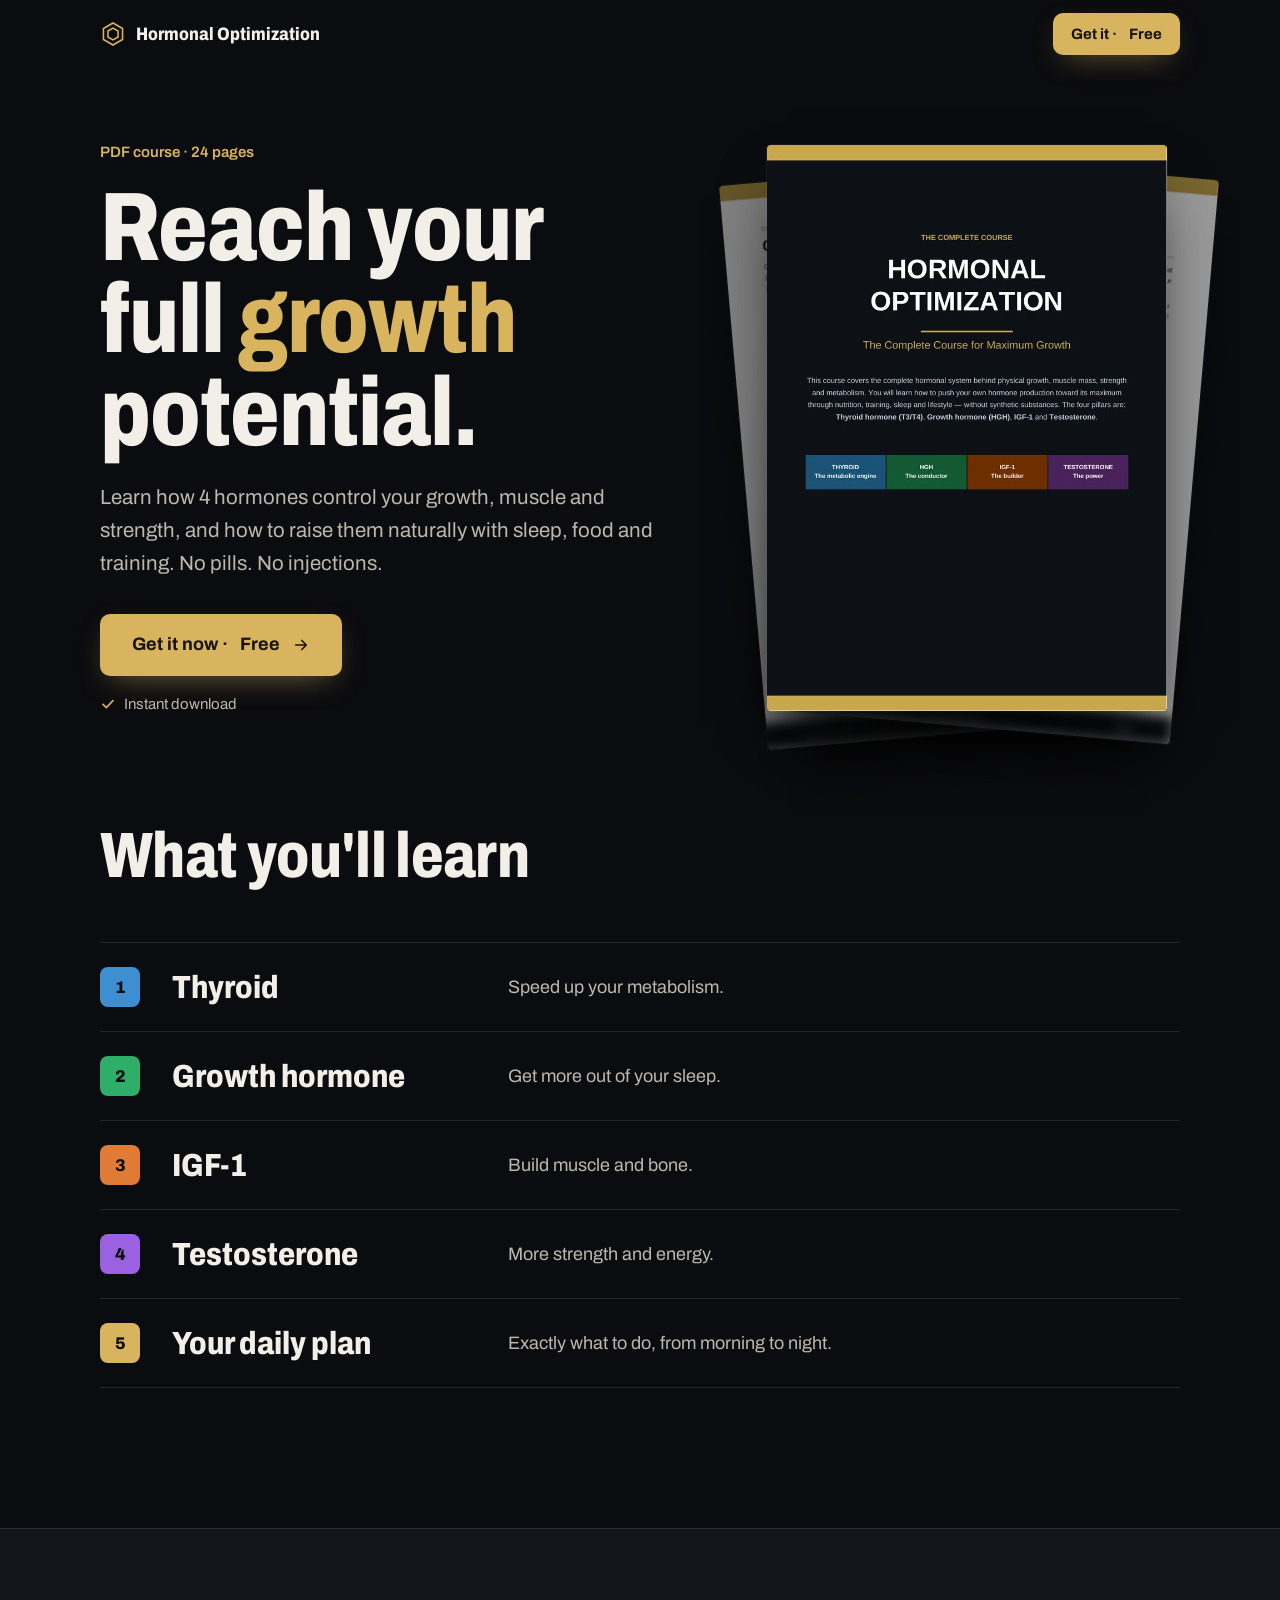
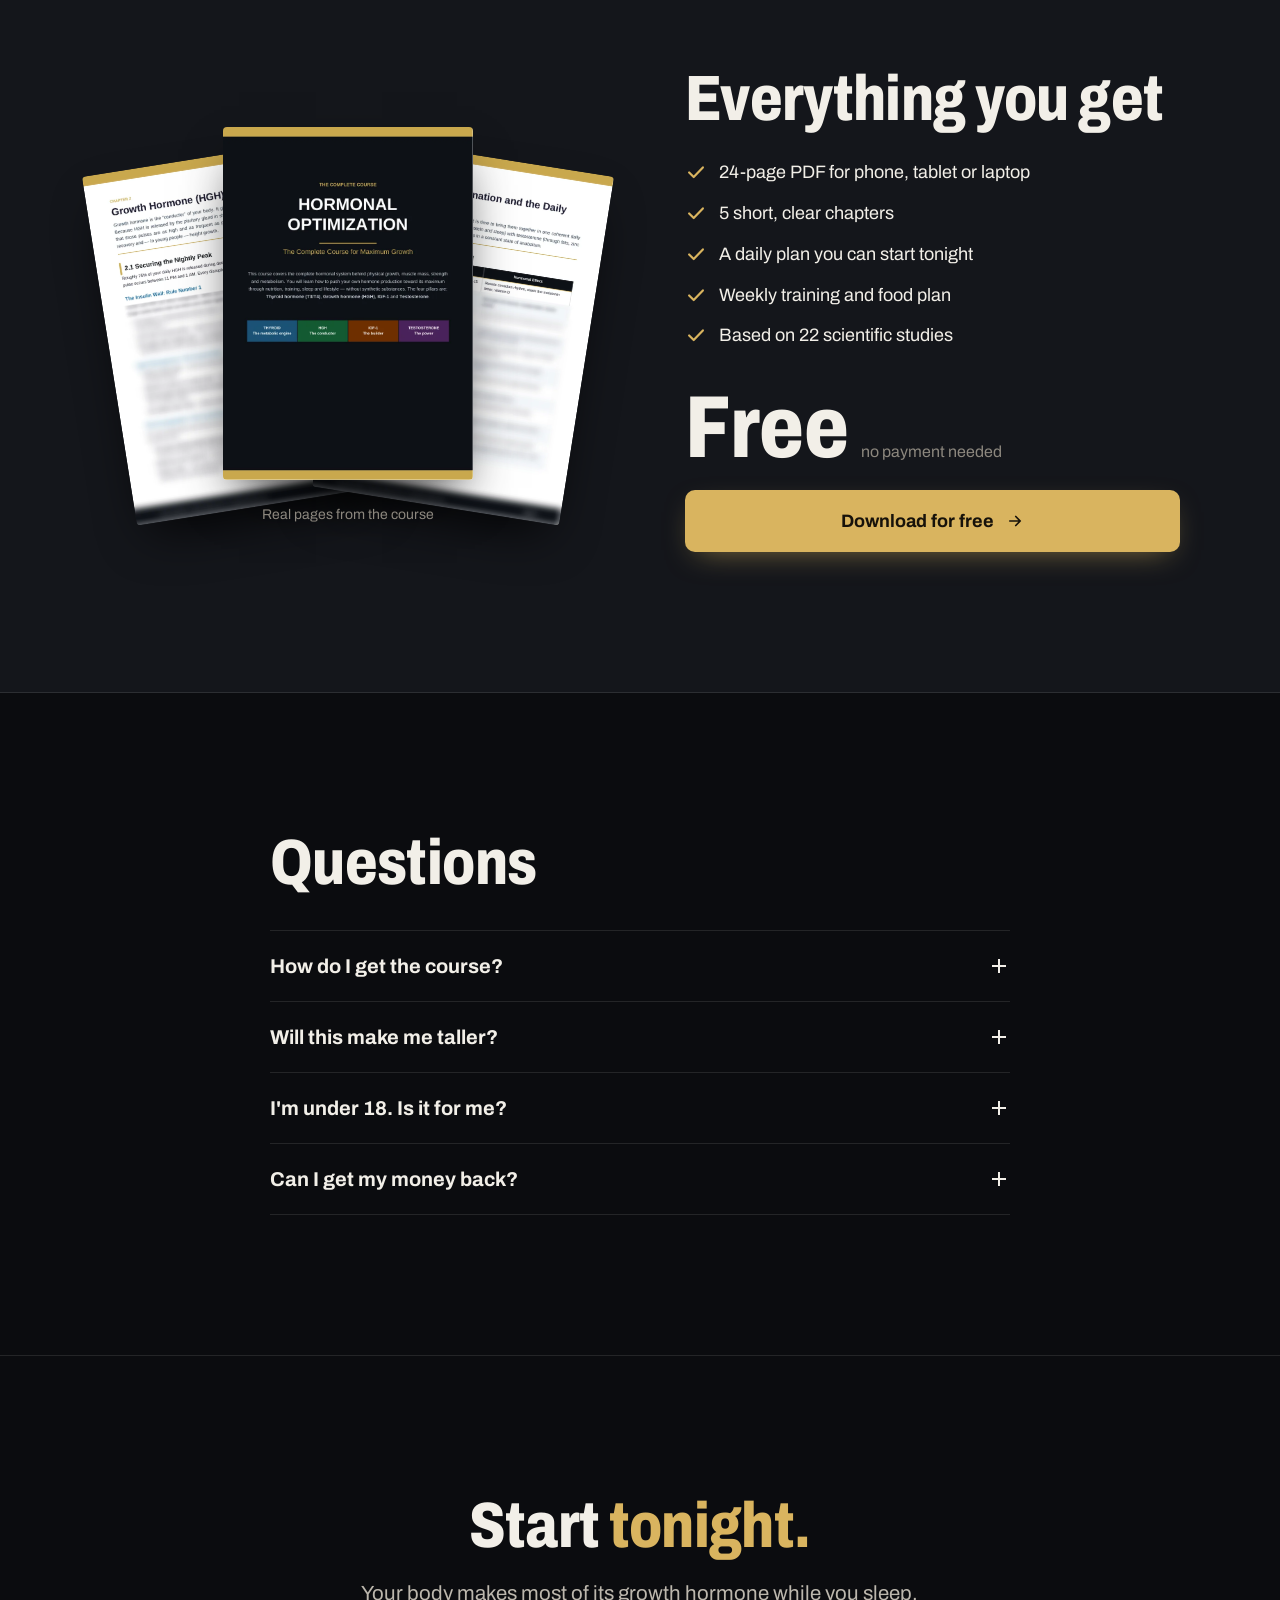
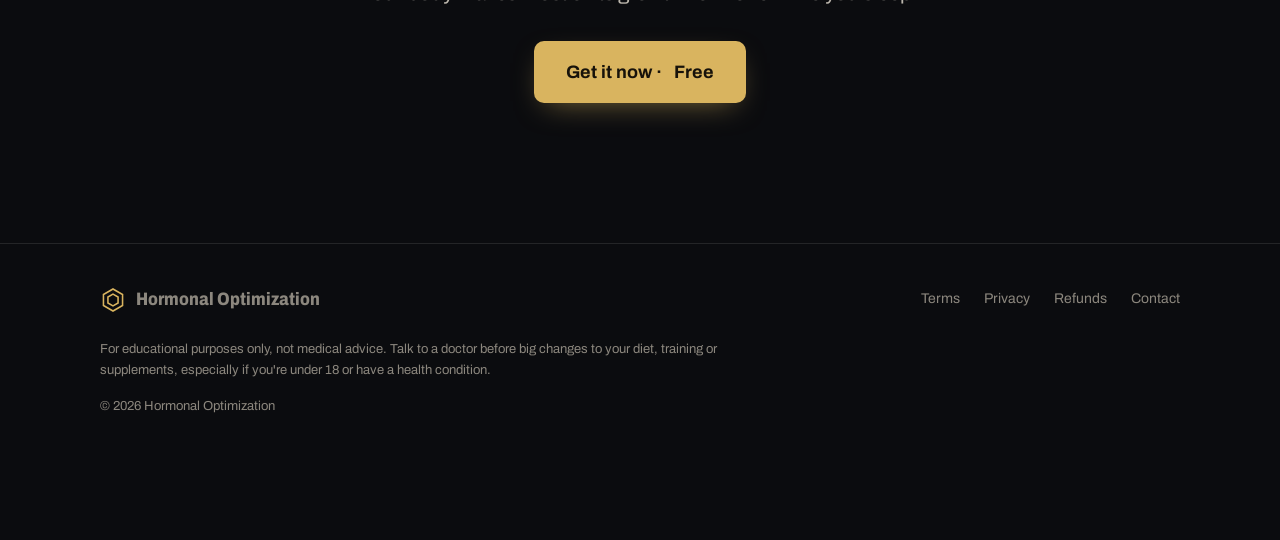
==== commit e77591f6: "Add free mode switch that skips checkout freeMode in config.js sends every buy button straight to th" ====
--- a/course-website/index.html
+++ b/course-website/index.html
@@ -46,7 +46,7 @@
             <a href="#buy" class="btn btn-primary btn-lg" data-buy>Buy now · <span data-price>€8.99</span> <svg class="btn-arrow" aria-hidden="true"><use href="#i-arrow"/></svg></a>
             <ul class="ticks">
               <li><svg aria-hidden="true"><use href="#i-check"/></svg>Instant download</li>
-              <li><svg aria-hidden="true"><use href="#i-check"/></svg>One-time payment</li>
+              <li data-paid-only><svg aria-hidden="true"><use href="#i-check"/></svg>One-time payment</li>
             </ul>
           </div>
         </div>
@@ -92,9 +92,9 @@
             <li class="rise" style="--d:.15s"><svg aria-hidden="true"><use href="#i-check"/></svg>Weekly training and food plan</li>
             <li class="rise" style="--d:.2s"><svg aria-hidden="true"><use href="#i-check"/></svg>Based on 22 scientific studies</li>
           </ul>
-          <div class="price rise"><b data-price>€8.99</b><span>one-time payment</span></div>
+          <div class="price rise"><b data-price>€8.99</b><span data-price-note>one-time payment</span></div>
           <a href="#buy" class="btn btn-primary btn-lg btn-block" data-buy>Buy now and download <svg class="btn-arrow" aria-hidden="true"><use href="#i-arrow"/></svg></a>
-          <p class="secure"><svg aria-hidden="true"><use href="#i-lock"/></svg>Secure payment with Stripe</p>
+          <p class="secure" data-paid-only><svg aria-hidden="true"><use href="#i-lock"/></svg>Secure payment with Stripe</p>
         </div>
       </div>
     </section>
--- a/course-website/assets/css/style.css
+++ b/course-website/assets/css/style.css
@@ -33,6 +33,7 @@
 }
 
 *, *::before, *::after { box-sizing: border-box; }
+[hidden] { display: none !important; }
 html { -webkit-text-size-adjust: 100%; scroll-behavior: smooth; scroll-padding-top: calc(var(--nav-h) + 8px); }
 body {
   margin: 0; background: var(--bg); color: var(--text);
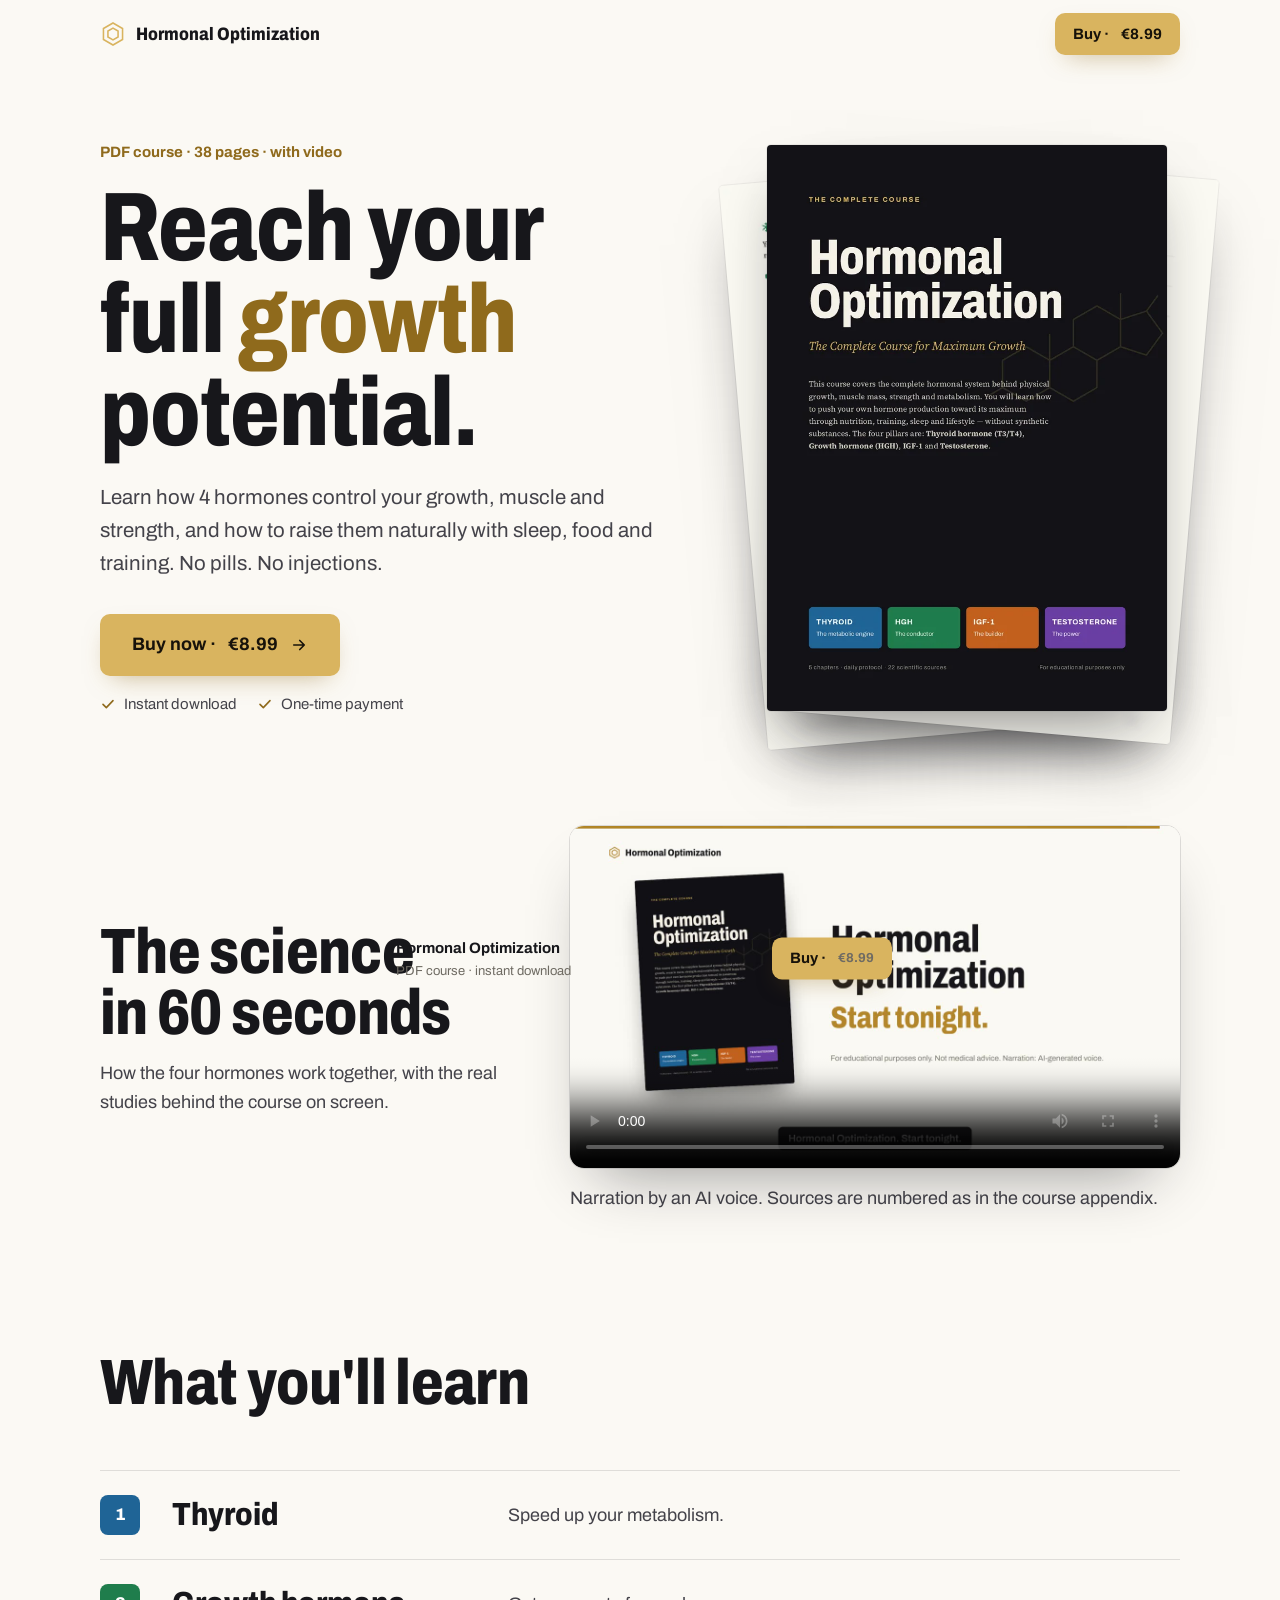
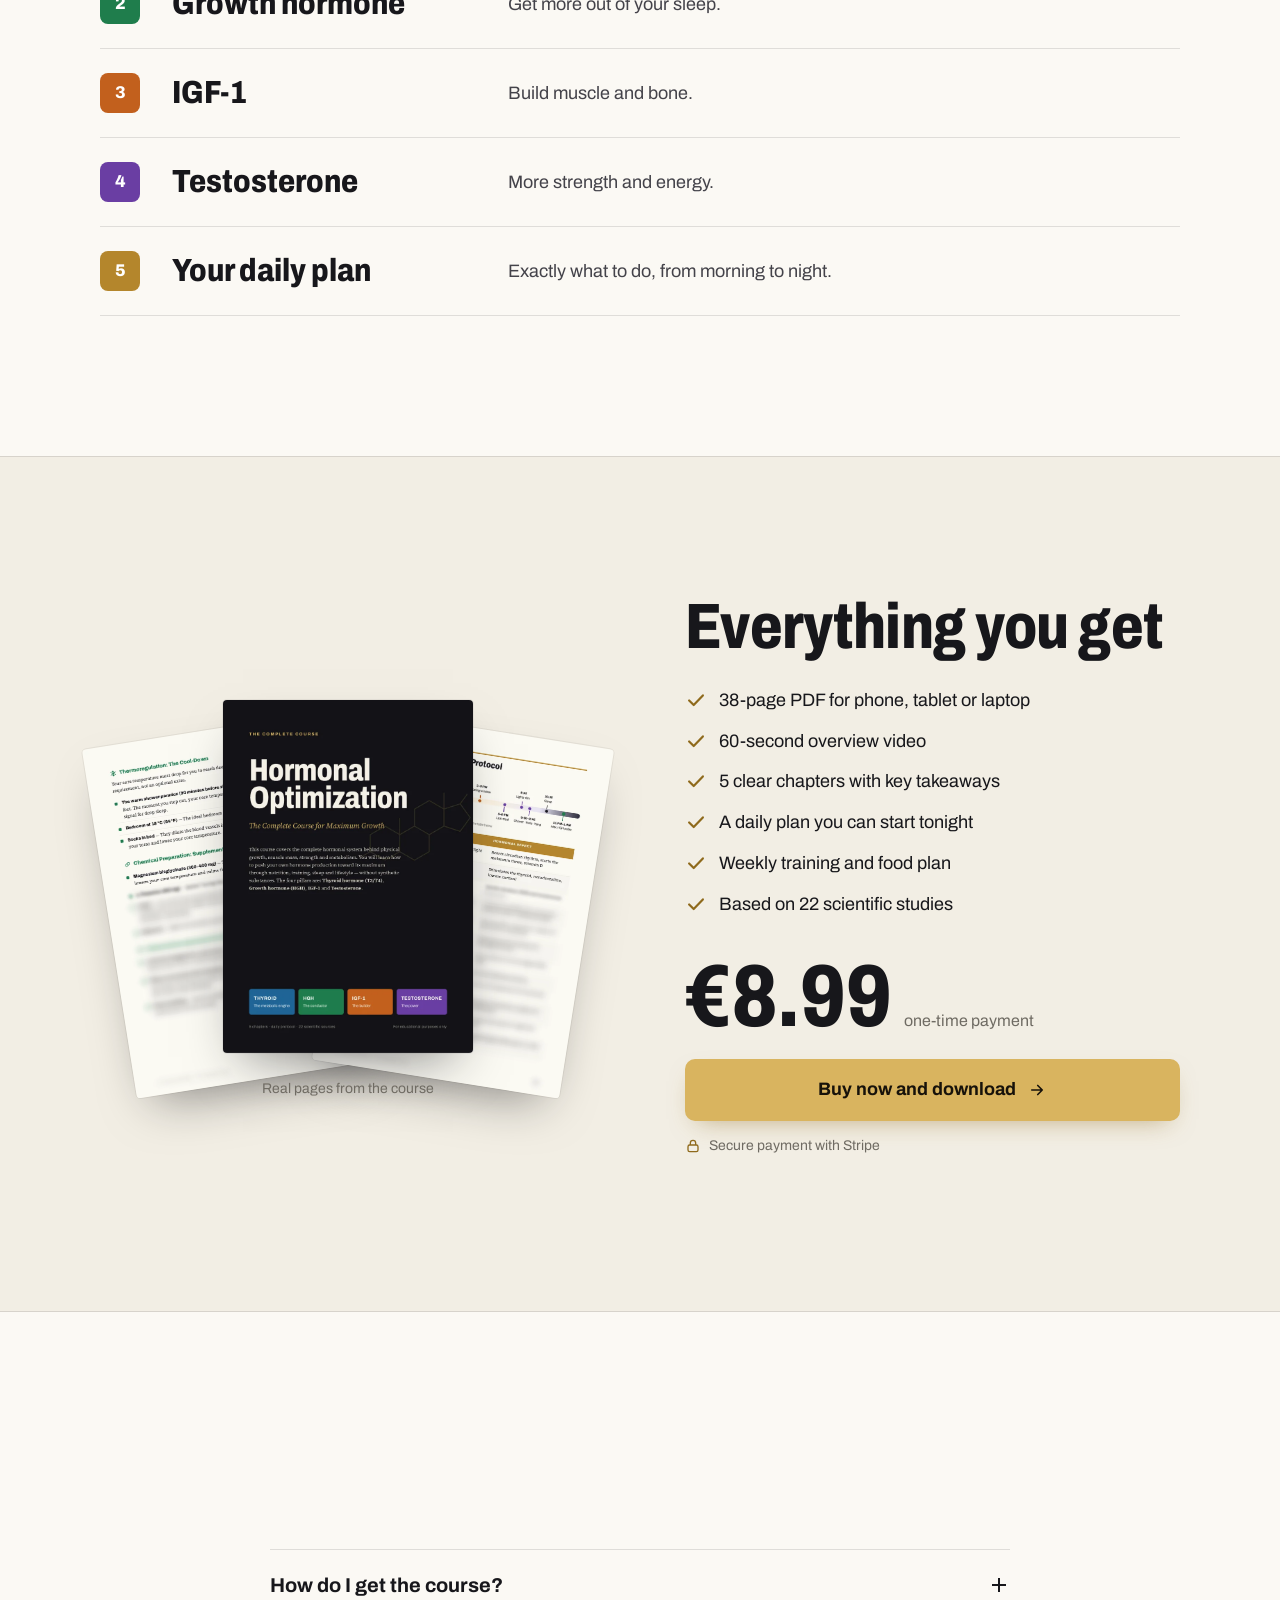
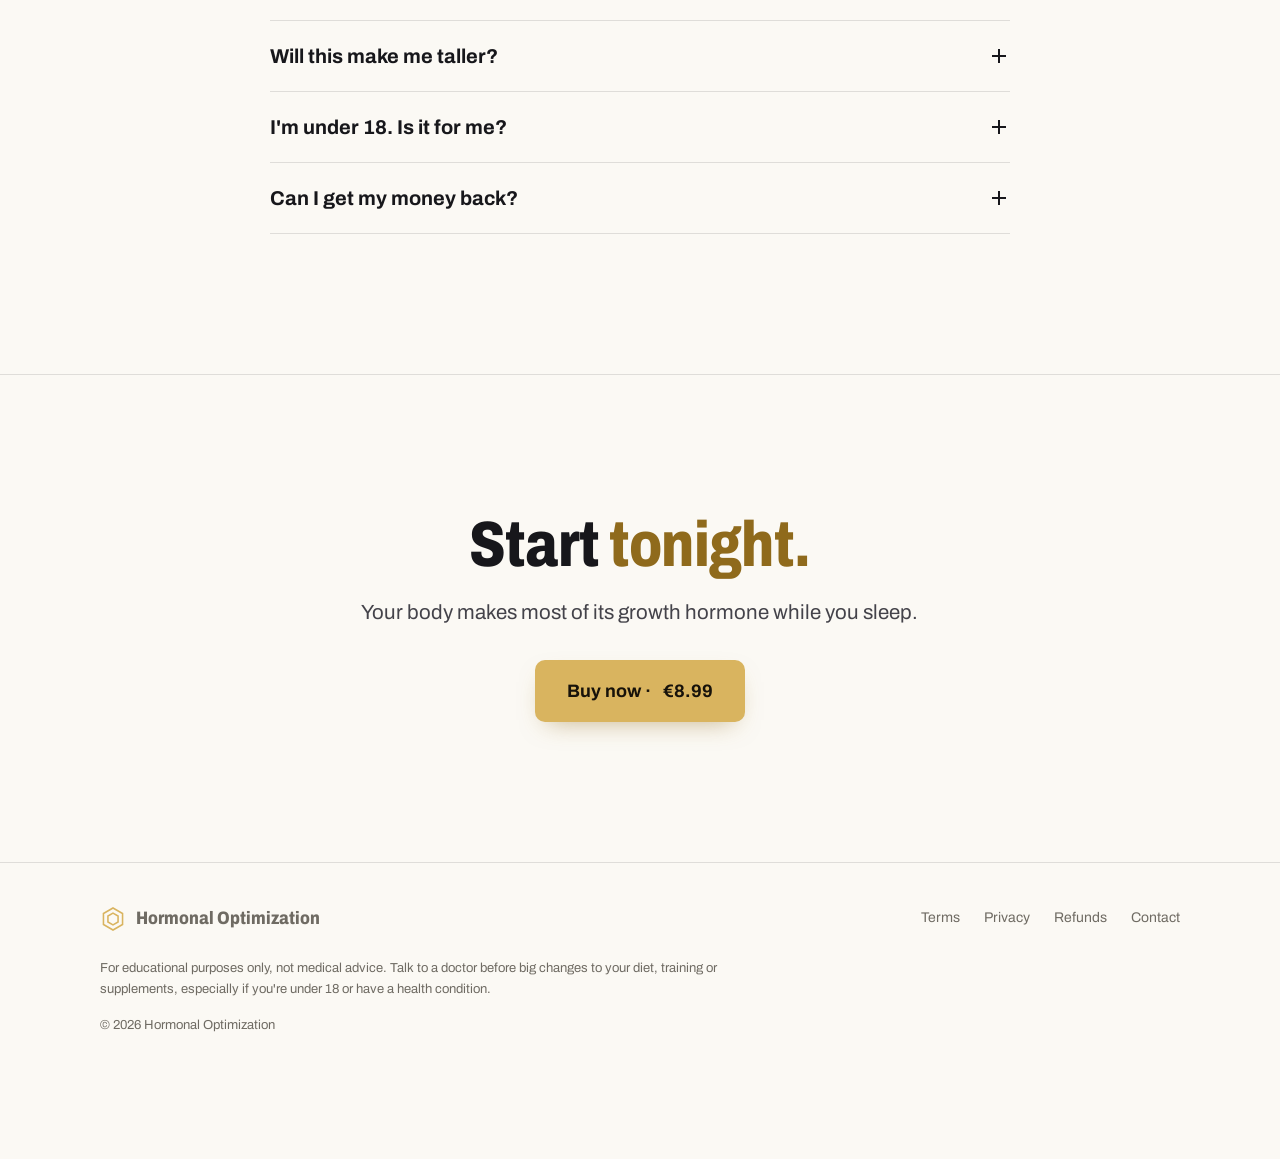
==== commit ad9d5d57: "Light magazine redesign, overview video and video page - Switch the site to the light palette of the" ====
--- a/course-website/index.html
+++ b/course-website/index.html
@@ -5,10 +5,10 @@
   <meta name="viewport" content="width=device-width, initial-scale=1, viewport-fit=cover" />
   <title>Hormonal Optimization: The Complete Course</title>
   <meta name="description" content="Reach your full growth potential. A short PDF course on the 4 hormones behind growth, muscle and strength, and how to raise them naturally with sleep, food and training. €8.99, instant download." />
-  <meta name="theme-color" content="#0b0c0f" />
+  <meta name="theme-color" content="#fbf9f4" />
   <meta property="og:title" content="Hormonal Optimization: The Complete Course" />
   <meta property="og:description" content="Reach your full growth potential, naturally. €8.99, instant download." />
-  <meta property="og:image" content="assets/img/page-1.webp" />
+  <meta property="og:image" content="assets/img/cover.webp" />
   <link rel="icon" href="assets/img/favicon.svg" type="image/svg+xml" />
   <link rel="preconnect" href="https://fonts.googleapis.com" />
   <link rel="preconnect" href="https://fonts.gstatic.com" crossorigin />
@@ -39,7 +39,7 @@
     <section class="hero">
       <div class="container">
         <div>
-          <p class="kicker rise">PDF course · 24 pages</p>
+          <p class="kicker rise">PDF course · 38 pages · with video</p>
           <h1 class="h1 rise" style="--d:.08s">Reach your full <span class="accent">growth</span> potential.</h1>
           <p class="lead rise" style="--d:.16s">Learn how 4 hormones control your growth, muscle and strength, and how to raise them naturally with sleep, food and training. No pills. No injections.</p>
           <div class="hero-actions rise" style="--d:.24s">
@@ -52,10 +52,24 @@
         </div>
         <div class="cover rise" style="--d:.2s" id="cover">
           <div class="cover-stack" id="coverStack">
-            <img class="p3" src="assets/img/page-7.webp" alt="" width="720" height="1018" />
-            <img class="p2" src="assets/img/page-3.webp" alt="" width="720" height="1018" />
-            <img class="p1" src="assets/img/page-1.webp" alt="Cover of the course: Hormonal Optimization, the complete course for maximum growth" width="720" height="1018" fetchpriority="high" />
+            <img class="p3" src="assets/img/inside-sleep.webp" alt="" width="720" height="1019" />
+            <img class="p2" src="assets/img/inside-thyroid.webp" alt="" width="720" height="1019" />
+            <img class="p1" src="assets/img/cover.webp" alt="Cover of the course: Hormonal Optimization, the complete course for maximum growth" width="720" height="1019" fetchpriority="high" />
           </div>
+        </div>
+      </div>
+    </section>
+
+    <!-- Video -->
+    <section class="watch" id="watch">
+      <div class="container">
+        <div>
+          <h2 class="h2 rise">The science in 60 seconds</h2>
+          <p class="rise">How the four hormones work together, with the real studies behind the course on screen.</p>
+        </div>
+        <div class="rise">
+          <div class="player"><video controls playsinline preload="metadata" poster="assets/video/poster.jpg" src="assets/video/overview.mp4"></video></div>
+          <p class="video-note">Narration by an AI voice. Sources are numbered as in the course appendix.</p>
         </div>
       </div>
     </section>
@@ -78,16 +92,17 @@
     <section class="section buy" id="buy">
       <div class="container">
         <div class="pages" id="pages">
-          <div class="pg"><img src="assets/img/page-7.webp" alt="Page from Chapter 2, partly blurred" width="720" height="1018" loading="lazy" /></div>
-          <div class="pg"><img src="assets/img/page-20.webp" alt="Page from the daily plan in Chapter 5, partly blurred" width="720" height="1018" loading="lazy" /></div>
-          <div class="pg"><img src="assets/img/page-1.webp" alt="Course cover" width="720" height="1018" loading="lazy" /></div>
+          <div class="pg"><img src="assets/img/inside-sleep.webp" alt="Page from Chapter 2 with the night-time growth hormone chart, partly blurred" width="720" height="1019" loading="lazy" /></div>
+          <div class="pg"><img src="assets/img/inside-plan.webp" alt="Page from Chapter 5 with the daily protocol, partly blurred" width="720" height="1019" loading="lazy" /></div>
+          <div class="pg"><img src="assets/img/cover.webp" alt="Course cover" width="720" height="1019" loading="lazy" /></div>
           <p class="pages-note">Real pages from the course</p>
         </div>
         <div>
           <h2 class="h2 rise">Everything you get</h2>
           <ul class="includes">
-            <li class="rise"><svg aria-hidden="true"><use href="#i-check"/></svg>24-page PDF for phone, tablet or laptop</li>
-            <li class="rise" style="--d:.05s"><svg aria-hidden="true"><use href="#i-check"/></svg>5 short, clear chapters</li>
+            <li class="rise"><svg aria-hidden="true"><use href="#i-check"/></svg>38-page PDF for phone, tablet or laptop</li>
+            <li class="rise" style="--d:.03s"><svg aria-hidden="true"><use href="#i-check"/></svg>60-second overview video</li>
+            <li class="rise" style="--d:.05s"><svg aria-hidden="true"><use href="#i-check"/></svg>5 clear chapters with key takeaways</li>
             <li class="rise" style="--d:.1s"><svg aria-hidden="true"><use href="#i-check"/></svg>A daily plan you can start tonight</li>
             <li class="rise" style="--d:.15s"><svg aria-hidden="true"><use href="#i-check"/></svg>Weekly training and food plan</li>
             <li class="rise" style="--d:.2s"><svg aria-hidden="true"><use href="#i-check"/></svg>Based on 22 scientific studies</li>
--- a/course-website/assets/css/style.css
+++ b/course-website/assets/css/style.css
@@ -1,26 +1,28 @@
 /* ==========================================================================
    Hormonal Optimization: course sales page
-   Simple product page: dark, one gold accent, one typeface (Archivo).
-   The four chapter colours come from the course cover.
+   Simple product page in the light magazine style of the course book:
+   warm paper, ink text, one gold accent, chapter colours from the cover.
    ========================================================================== */
 
 :root {
-  --bg: #0b0c0f;
-  --surface: #14161b;
-  --line: rgba(255, 255, 255, 0.1);
-  --text: #f2efe8;
-  --text-2: #bcb7ad;
-  --muted: #8c877e;
-  --gold: #d9b45f;
-  --gold-2: #f0d68f;
+  --bg: #fbf9f4;
+  --surface: #f2eee4;
+  --card: #ffffff;
+  --line: rgba(23, 23, 27, 0.12);
+  --text: #17171b;
+  --text-2: #44434a;
+  --muted: #6f6b63;
+  --gold: #d9b45f;      /* button fill */
+  --gold-2: #e8c57a;    /* button hover */
+  --accent: #8f6a1c;    /* gold for text on paper (AA contrast) */
   --on-gold: #17120a;
 
-  /* chapter colours (brightened from the PDF cover) */
-  --c1: #3d8fd1;
-  --c2: #2fae6a;
-  --c3: #e07b35;
-  --c4: #9a62e0;
-  --c5: var(--gold);
+  /* chapter colours (same as the course book) */
+  --c1: #1f6496;
+  --c2: #1f7d4c;
+  --c3: #c2601d;
+  --c4: #6a3ea3;
+  --c5: #b4862c;
 
   --font: "Archivo", ui-sans-serif, system-ui, -apple-system, "Segoe UI", Roboto, sans-serif;
   --r: 10px;
@@ -29,7 +31,7 @@
   --nav-h: 68px;
   --ease: cubic-bezier(0.22, 1, 0.36, 1);
 
-  color-scheme: dark;
+  color-scheme: light;
 }
 
 *, *::before, *::after { box-sizing: border-box; }
@@ -44,7 +46,7 @@
 img { height: auto; }
 a { color: inherit; text-decoration: none; }
 button { font: inherit; color: inherit; cursor: pointer; }
-:focus-visible { outline: 2px solid var(--gold-2); outline-offset: 3px; border-radius: 4px; }
+:focus-visible { outline: 2px solid var(--text); outline-offset: 3px; border-radius: 4px; }
 h1, h2, h3 { text-wrap: balance; }
 p { text-wrap: pretty; }
 
@@ -54,8 +56,8 @@
 .h1, .h2 { font-stretch: 80%; font-weight: 800; letter-spacing: -0.01em; line-height: 0.95; margin: 0; }
 .h1 { font-size: clamp(52px, 7.6vw, 104px); }
 .h2 { font-size: clamp(38px, 5vw, 64px); }
-.accent { color: var(--gold); }
-.kicker { font-size: 15px; font-weight: 600; color: var(--gold); margin: 0 0 18px; }
+.accent { color: var(--accent); }
+.kicker { font-size: 15px; font-weight: 700; color: var(--accent); margin: 0 0 18px; }
 .lead { font-size: clamp(18px, 1.6vw, 21px); color: var(--text-2); max-width: 32em; margin: 22px 0 0; }
 
 .section { padding-block: clamp(80px, 11vw, 140px); }
@@ -68,11 +70,11 @@
   font-weight: 700; font-size: 17px; white-space: nowrap;
   transition: transform 0.3s var(--ease), background-color 0.2s, box-shadow 0.3s var(--ease);
 }
-.btn-primary { background: var(--gold); color: var(--on-gold); box-shadow: 0 10px 30px -12px rgba(217, 180, 95, 0.6); }
-.btn-primary:hover { background: var(--gold-2); transform: translateY(-2px); box-shadow: 0 16px 36px -12px rgba(217, 180, 95, 0.7); }
+.btn-primary { background: var(--gold); color: var(--on-gold); box-shadow: 0 10px 26px -12px rgba(143, 106, 28, 0.55); }
+.btn-primary:hover { background: var(--gold-2); transform: translateY(-2px); box-shadow: 0 16px 32px -12px rgba(143, 106, 28, 0.6); }
 .btn-primary:active { transform: translateY(0); }
 .btn-ghost { color: var(--text); box-shadow: 0 0 0 1px var(--line) inset; background: transparent; }
-.btn-ghost:hover { background: rgba(255, 255, 255, 0.05); }
+.btn-ghost:hover { background: rgba(23, 23, 27, 0.05); }
 .btn-sm { --h: 42px; padding: 0 18px; font-size: 15px; }
 .btn-lg { --h: 62px; padding: 0 32px; font-size: 18px; }
 .btn-block { width: 100%; }
@@ -81,11 +83,11 @@
 
 .ticks { display: flex; flex-wrap: wrap; gap: 6px 20px; margin: 16px 0 0; padding: 0; list-style: none; font-size: 15px; color: var(--text-2); }
 .ticks li { display: inline-flex; align-items: center; gap: 8px; }
-.ticks svg { width: 16px; height: 16px; color: var(--gold); flex: none; }
+.ticks svg { width: 16px; height: 16px; color: var(--accent); flex: none; }
 
 /* -------------------------------------------------------------------- nav */
 .nav { position: fixed; inset: 0 0 auto; z-index: 50; height: var(--nav-h); display: flex; align-items: center; transition: background-color 0.3s, box-shadow 0.3s; }
-.nav.scrolled { background: rgba(11, 12, 15, 0.9); backdrop-filter: blur(10px); -webkit-backdrop-filter: blur(10px); box-shadow: 0 1px 0 var(--line); }
+.nav.scrolled { background: rgba(251, 249, 244, 0.92); backdrop-filter: blur(10px); -webkit-backdrop-filter: blur(10px); box-shadow: 0 1px 0 var(--line); }
 .nav .container { display: flex; align-items: center; justify-content: space-between; gap: 16px; }
 .brand { display: inline-flex; align-items: center; gap: 10px; font-weight: 800; font-stretch: 85%; font-size: 18px; }
 .brand-mark { width: 26px; height: 26px; fill: none; stroke: var(--gold); stroke-width: 2.4; flex: none; }
@@ -98,9 +100,9 @@
 
 .cover { position: relative; width: min(100%, 400px); justify-self: center; aspect-ratio: 720 / 1018; perspective: 1200px; }
 .cover-stack { position: absolute; inset: 0; transform-style: preserve-3d; transition: transform 0.6s var(--ease); }
-.cover img { position: absolute; inset: 0; width: 100%; height: 100%; object-fit: cover; border-radius: 4px; box-shadow: 0 30px 60px -20px rgba(0, 0, 0, 0.9), 0 0 0 1px rgba(255, 255, 255, 0.06); }
-.cover .p2 { transform: translate(7%, 3%) rotate(5deg); filter: brightness(0.6); }
-.cover .p3 { transform: translate(-6%, 4%) rotate(-5deg); filter: brightness(0.5); }
+.cover img { position: absolute; inset: 0; width: 100%; height: 100%; object-fit: cover; border-radius: 4px; box-shadow: 0 30px 60px -24px rgba(23, 23, 27, 0.55), 0 0 0 1px rgba(23, 23, 27, 0.06); }
+.cover .p2 { transform: translate(7%, 3%) rotate(5deg); }
+.cover .p3 { transform: translate(-6%, 4%) rotate(-5deg); }
 
 @media (max-width: 860px) {
   .hero .container { grid-template-columns: 1fr; }
@@ -113,7 +115,7 @@
 .chapter { --c: var(--gold); display: grid; grid-template-columns: 56px minmax(0, 320px) minmax(0, 1fr); align-items: center; gap: 16px; padding: 24px 0; border-bottom: 1px solid var(--line); position: relative; }
 .chapter::before { content: ""; position: absolute; left: 0; top: -1px; height: 2px; width: 0; background: var(--c); transition: width 0.6s var(--ease); }
 .chapter:hover::before { width: 100%; }
-.chapter-no { width: 40px; height: 40px; display: grid; place-items: center; border-radius: 8px; background: var(--c); color: #0b0c0f; font-weight: 800; font-size: 17px; }
+.chapter-no { width: 40px; height: 40px; display: grid; place-items: center; border-radius: 8px; background: var(--c); color: #fff; font-weight: 800; font-size: 17px; }
 .chapter h3 { margin: 0; font-stretch: 85%; font-weight: 800; font-size: clamp(24px, 2.6vw, 32px); line-height: 1.1; }
 .chapter p { margin: 0; color: var(--text-2); font-size: 18px; }
 .chapter:nth-child(1) { --c: var(--c1); } .chapter:nth-child(2) { --c: var(--c2); } .chapter:nth-child(3) { --c: var(--c3); } .chapter:nth-child(4) { --c: var(--c4); } .chapter:nth-child(5) { --c: var(--c5); }
@@ -127,7 +129,7 @@
 .buy { background: var(--surface); border-block: 1px solid var(--line); overflow-x: clip; }
 .buy .container { display: grid; grid-template-columns: minmax(0, 1fr) minmax(0, 1fr); gap: clamp(40px, 7vw, 96px); align-items: center; }
 .pages { position: relative; height: 460px; }
-.pages .pg { position: absolute; left: 50%; top: 50%; width: 250px; aspect-ratio: 720 / 1018; margin: -177px 0 0 -125px; border-radius: 4px; overflow: hidden; box-shadow: 0 24px 50px -16px rgba(0, 0, 0, 0.85); transition: transform 0.9s var(--ease); }
+.pages .pg { position: absolute; left: 50%; top: 50%; width: 250px; aspect-ratio: 720 / 1018; margin: -177px 0 0 -125px; border-radius: 4px; overflow: hidden; box-shadow: 0 24px 50px -20px rgba(23, 23, 27, 0.5), 0 0 0 1px rgba(23, 23, 27, 0.06); transition: transform 0.9s var(--ease); }
 .pages .pg img { width: 100%; height: 100%; object-fit: cover; }
 .pages .pg:nth-child(1) { transform: rotate(-3deg); }
 .pages .pg:nth-child(2) { transform: rotate(2deg); }
@@ -139,12 +141,12 @@
 
 .includes { list-style: none; padding: 0; margin: 28px 0 0; display: grid; gap: 12px; }
 .includes li { display: flex; gap: 12px; align-items: flex-start; font-size: 18px; }
-.includes svg { width: 22px; height: 22px; color: var(--gold); flex: none; margin-top: 3px; }
+.includes svg { width: 22px; height: 22px; color: var(--accent); flex: none; margin-top: 3px; }
 .price { display: flex; align-items: baseline; gap: 12px; margin: 34px 0 18px; }
 .price b { font-stretch: 80%; font-weight: 800; font-size: clamp(64px, 7vw, 88px); line-height: 1; }
 .price span { color: var(--muted); font-size: 16px; }
 .secure { display: flex; align-items: center; gap: 8px; margin-top: 14px; font-size: 14px; color: var(--muted); }
-.secure svg { width: 16px; height: 16px; color: var(--gold); flex: none; }
+.secure svg { width: 16px; height: 16px; color: var(--accent); flex: none; }
 @media (max-width: 860px) {
   .buy .container { grid-template-columns: 1fr; }
   .pages { height: 360px; order: 2; }
@@ -159,13 +161,13 @@
 .faq-item { border-bottom: 1px solid var(--line); }
 .faq-item summary { list-style: none; cursor: pointer; display: flex; justify-content: space-between; align-items: center; gap: 20px; padding: 22px 0; font-weight: 700; font-size: 20px; line-height: 1.3; }
 .faq-item summary::-webkit-details-marker { display: none; }
-.faq-item summary:hover { color: var(--gold-2); }
+.faq-item summary:hover { color: var(--accent); }
 .plus { position: relative; width: 22px; height: 22px; flex: none; }
 .plus::before, .plus::after { content: ""; position: absolute; left: 50%; top: 50%; width: 14px; height: 2px; margin: -1px 0 0 -7px; background: currentColor; transition: transform 0.3s var(--ease); }
 .plus::after { transform: rotate(90deg); }
 .faq-item[open] .plus::after { transform: rotate(0deg); }
 .faq-item p { margin: 0 0 22px; color: var(--text-2); max-width: 60ch; }
-.faq-item a { color: var(--gold-2); text-decoration: underline; text-underline-offset: 3px; }
+.faq-item a { color: var(--accent); text-decoration: underline; text-underline-offset: 3px; }
 
 /* ------------------------------------------------------------------ final */
 .final { text-align: center; padding-block: clamp(80px, 11vw, 140px); border-top: 1px solid var(--line); }
@@ -185,7 +187,7 @@
   position: fixed; left: 50%; bottom: max(12px, env(safe-area-inset-bottom, 0px)); z-index: 40;
   width: min(calc(100% - 24px), 520px); display: flex; align-items: center; justify-content: space-between; gap: 12px;
   padding: 8px 8px 8px 16px; border-radius: 12px; background: var(--surface);
-  box-shadow: 0 0 0 1px var(--line) inset, 0 16px 40px -12px rgba(0, 0, 0, 0.9);
+  box-shadow: 0 0 0 1px var(--line) inset, 0 16px 40px -14px rgba(23, 23, 27, 0.35); background: var(--card);
   transform: translate(-50%, 160%); visibility: hidden; transition: transform 0.5s var(--ease), visibility 0.5s;
 }
 .buybar.show { transform: translate(-50%, 0); visibility: visible; }
@@ -195,7 +197,7 @@
 /* ------------------------------------------------------------------ toast */
 .toast { position: fixed; left: 50%; top: 16px; z-index: 100; max-width: calc(100% - 32px); padding: 12px 16px; border-radius: var(--r); background: var(--surface); box-shadow: 0 0 0 1px var(--gold) inset; font-size: 14px; transform: translate(-50%, -160%); visibility: hidden; transition: transform 0.4s var(--ease), visibility 0.4s; }
 .toast.show { transform: translate(-50%, 0); visibility: visible; }
-.toast code { color: var(--gold-2); }
+.toast code { color: var(--accent); }
 
 /* ------------------------------------------------------------------ motion */
 .js .rise { opacity: 0; transform: translateY(24px); transition: opacity 0.8s var(--ease), transform 0.8s var(--ease); transition-delay: var(--d, 0s); }
@@ -209,10 +211,10 @@
 .legal .updated { color: var(--muted); font-size: 14px; }
 .legal h2 { font-stretch: 85%; font-weight: 800; font-size: 24px; margin: 40px 0 10px; }
 .legal p, .legal li { color: var(--text-2); font-size: 16px; }
-.legal a { color: var(--gold-2); text-decoration: underline; text-underline-offset: 3px; }
-.legal .placeholder { background: rgba(217, 180, 95, 0.15); color: var(--gold-2); padding: 1px 6px; border-radius: 4px; font-size: 0.92em; }
+.legal a { color: var(--accent); text-decoration: underline; text-underline-offset: 3px; }
+.legal .placeholder { background: rgba(217, 180, 95, 0.22); color: var(--accent); padding: 1px 6px; border-radius: 4px; font-size: 0.92em; }
 .legal .note { padding: 16px 18px; border-radius: var(--r); background: rgba(217, 180, 95, 0.08); box-shadow: 0 0 0 1px rgba(217, 180, 95, 0.3) inset; color: var(--text-2); font-size: 15px; margin-top: 24px; }
-.eyebrow { font-size: 15px; font-weight: 600; color: var(--gold); }
+.eyebrow { font-size: 15px; font-weight: 700; color: var(--accent); }
 
 .thanks { min-height: 100svh; display: grid; place-items: center; text-align: center; position: relative; overflow: hidden; padding: calc(var(--nav-h) + 40px) 0 80px; }
 .thanks canvas { position: absolute; inset: 0; width: 100%; height: 100%; pointer-events: none; }
@@ -225,7 +227,7 @@
 .thanks .lead { margin-left: auto; margin-right: auto; }
 .thanks .btn { margin-top: 34px; }
 .next-steps { display: grid; grid-template-columns: repeat(3, 1fr); gap: 24px; max-width: 820px; margin: 60px auto 0; text-align: left; }
-.next-steps span { font-weight: 800; color: var(--gold); }
+.next-steps span { font-weight: 800; color: var(--accent); }
 .next-steps b { display: block; margin: 6px 0 4px; font-size: 18px; }
 .next-steps p { margin: 0; color: var(--muted); font-size: 15px; }
 @media (max-width: 700px) { .next-steps { grid-template-columns: 1fr; } }
@@ -235,3 +237,13 @@
   *, *::before, *::after { transition-duration: 0.001ms !important; animation-duration: 0.001ms !important; }
   .js .rise { opacity: 1; transform: none; }
 }
+
+/* ------------------------------------------------------------------ video */
+.watch { padding-block: 0 clamp(80px, 11vw, 140px); }
+.watch .container { display: grid; grid-template-columns: minmax(0, 0.8fr) minmax(0, 1.2fr); gap: clamp(28px, 5vw, 64px); align-items: center; }
+.watch p { color: var(--text-2); font-size: 18px; margin: 16px 0 0; max-width: 34em; }
+.player { position: relative; border-radius: 14px; overflow: hidden; background: var(--card); box-shadow: 0 30px 60px -28px rgba(23, 23, 27, 0.45), 0 0 0 1px var(--line); }
+.player video { display: block; width: 100%; height: auto; aspect-ratio: 16 / 9; background: #fbf9f4; }
+.video-note { font-size: 14px; color: var(--muted); margin-top: 10px; }
+@media (max-width: 860px) { .watch .container { grid-template-columns: 1fr; } }
+.thanks .player { max-width: 860px; margin: 48px auto 0; text-align: left; }
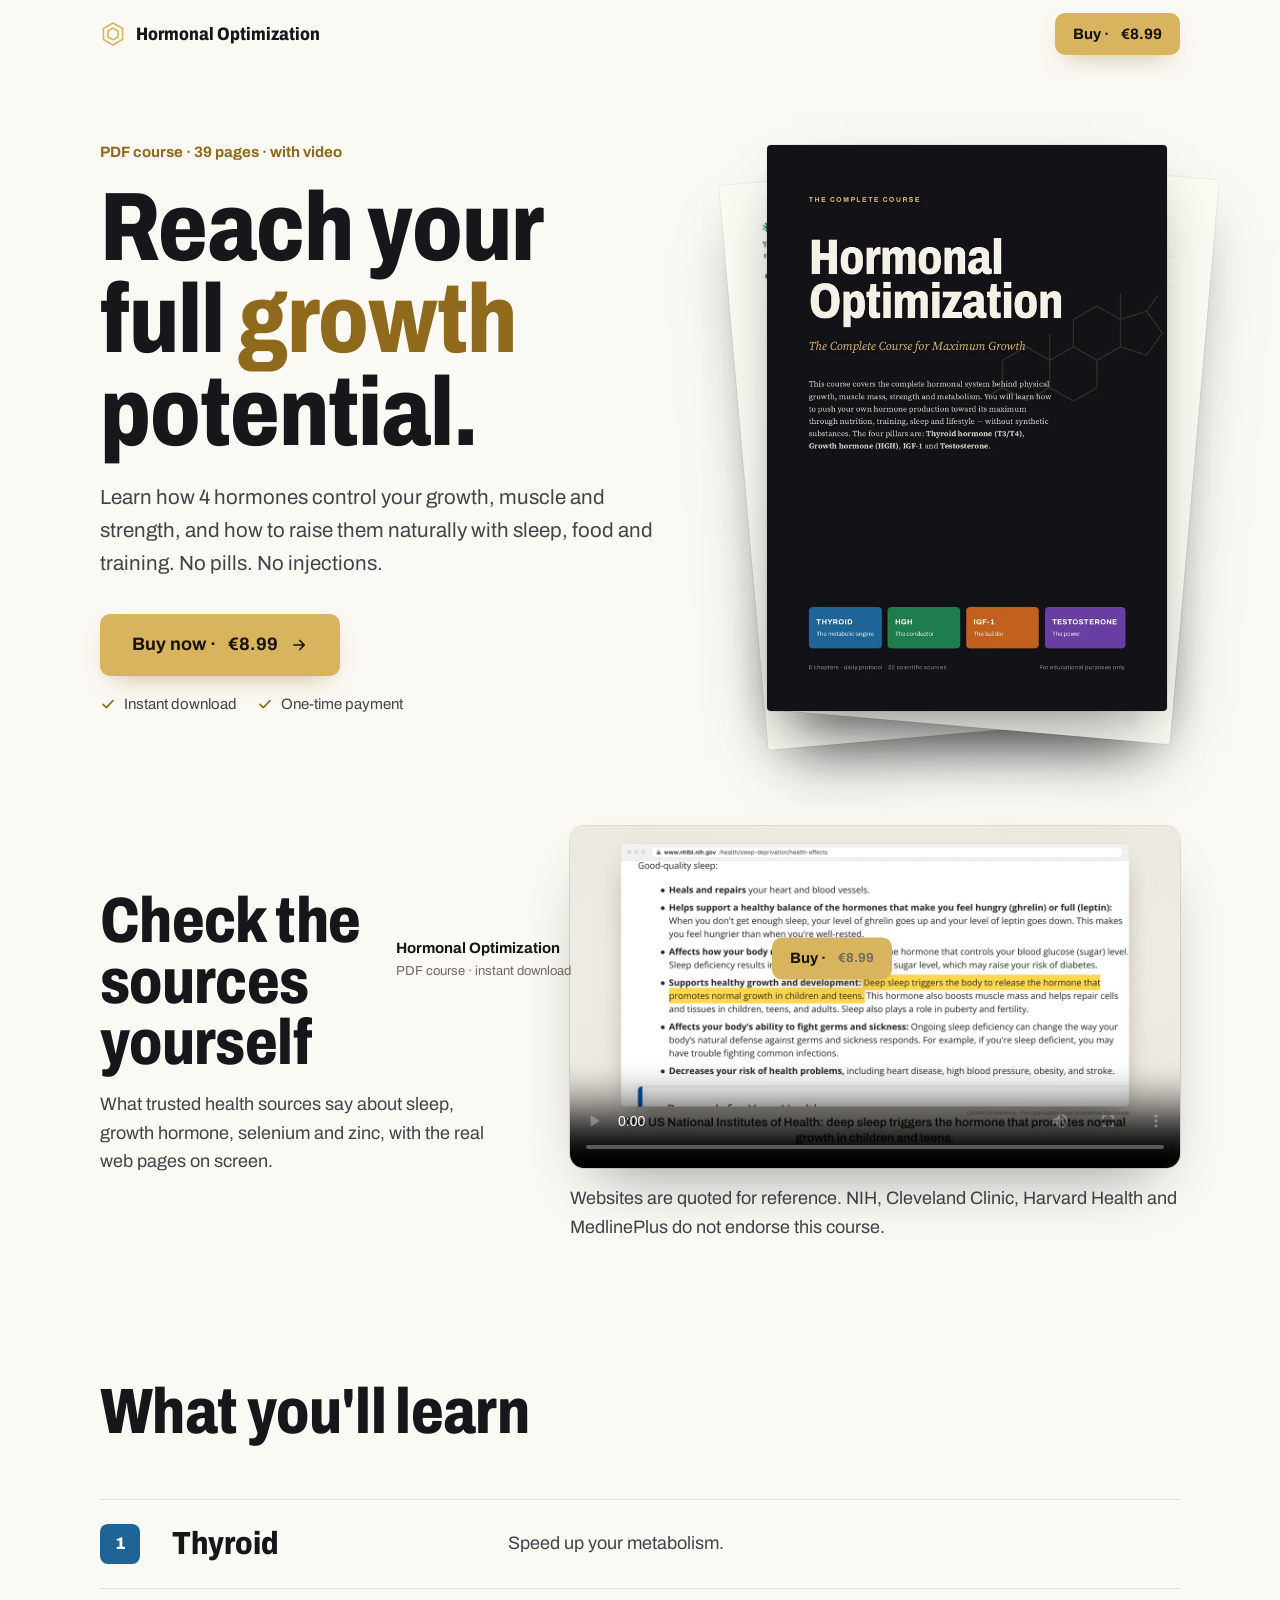
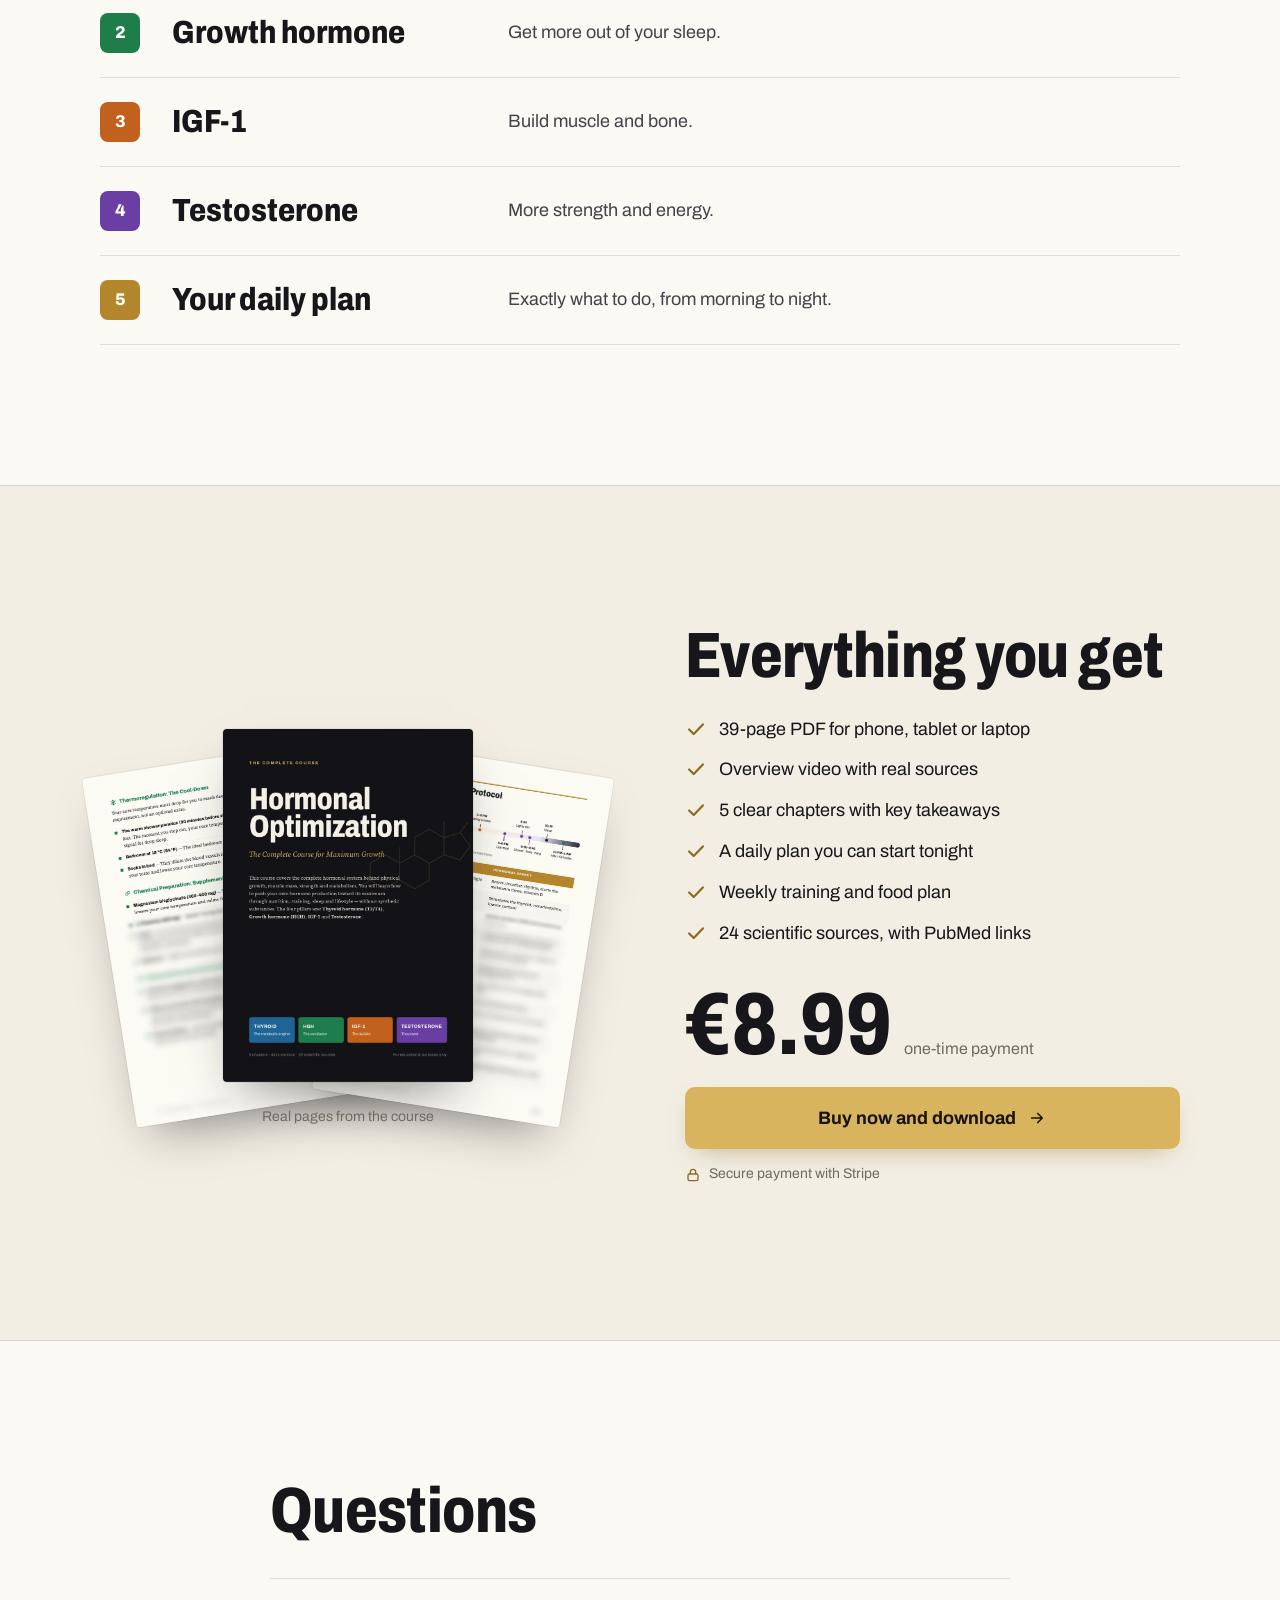
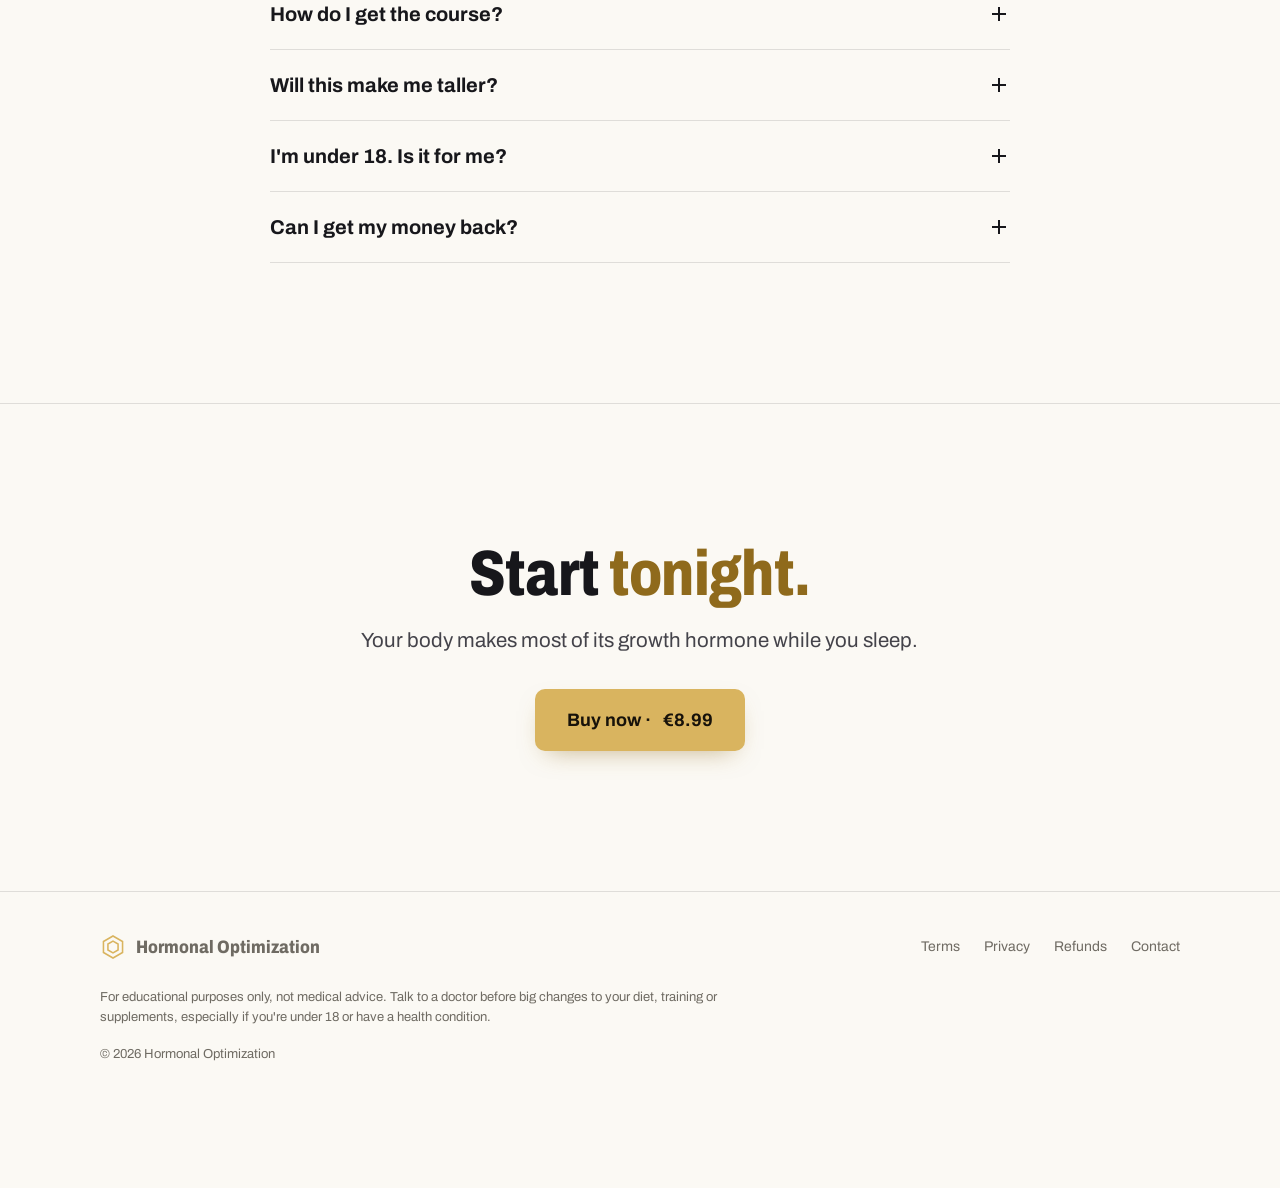
==== commit b884842b: "Overview video with the owner's voice and real source pages - New video: owner's own narration, real" ====
--- a/course-website/index.html
+++ b/course-website/index.html
@@ -39,7 +39,7 @@
     <section class="hero">
       <div class="container">
         <div>
-          <p class="kicker rise">PDF course · 38 pages · with video</p>
+          <p class="kicker rise">PDF course · 39 pages · with video</p>
           <h1 class="h1 rise" style="--d:.08s">Reach your full <span class="accent">growth</span> potential.</h1>
           <p class="lead rise" style="--d:.16s">Learn how 4 hormones control your growth, muscle and strength, and how to raise them naturally with sleep, food and training. No pills. No injections.</p>
           <div class="hero-actions rise" style="--d:.24s">
@@ -64,12 +64,12 @@
     <section class="watch" id="watch">
       <div class="container">
         <div>
-          <h2 class="h2 rise">The science in 60 seconds</h2>
-          <p class="rise">How the four hormones work together, with the real studies behind the course on screen.</p>
+          <h2 class="h2 rise">Check the sources yourself</h2>
+          <p class="rise">What trusted health sources say about sleep, growth hormone, selenium and zinc, with the real web pages on screen.</p>
         </div>
         <div class="rise">
           <div class="player"><video controls playsinline preload="metadata" poster="assets/video/poster.jpg" src="assets/video/overview.mp4"></video></div>
-          <p class="video-note">Narration by an AI voice. Sources are numbered as in the course appendix.</p>
+          <p class="video-note">Websites are quoted for reference. NIH, Cleveland Clinic, Harvard Health and MedlinePlus do not endorse this course.</p>
         </div>
       </div>
     </section>
@@ -100,12 +100,12 @@
         <div>
           <h2 class="h2 rise">Everything you get</h2>
           <ul class="includes">
-            <li class="rise"><svg aria-hidden="true"><use href="#i-check"/></svg>38-page PDF for phone, tablet or laptop</li>
-            <li class="rise" style="--d:.03s"><svg aria-hidden="true"><use href="#i-check"/></svg>60-second overview video</li>
+            <li class="rise"><svg aria-hidden="true"><use href="#i-check"/></svg>39-page PDF for phone, tablet or laptop</li>
+            <li class="rise" style="--d:.03s"><svg aria-hidden="true"><use href="#i-check"/></svg>Overview video with real sources</li>
             <li class="rise" style="--d:.05s"><svg aria-hidden="true"><use href="#i-check"/></svg>5 clear chapters with key takeaways</li>
             <li class="rise" style="--d:.1s"><svg aria-hidden="true"><use href="#i-check"/></svg>A daily plan you can start tonight</li>
             <li class="rise" style="--d:.15s"><svg aria-hidden="true"><use href="#i-check"/></svg>Weekly training and food plan</li>
-            <li class="rise" style="--d:.2s"><svg aria-hidden="true"><use href="#i-check"/></svg>Based on 22 scientific studies</li>
+            <li class="rise" style="--d:.2s"><svg aria-hidden="true"><use href="#i-check"/></svg>24 scientific sources, with PubMed links</li>
           </ul>
           <div class="price rise"><b data-price>€8.99</b><span data-price-note>one-time payment</span></div>
           <a href="#buy" class="btn btn-primary btn-lg btn-block" data-buy>Buy now and download <svg class="btn-arrow" aria-hidden="true"><use href="#i-arrow"/></svg></a>
--- a/course-website/assets/css/style.css
+++ b/course-website/assets/css/style.css
@@ -247,3 +247,4 @@
 .video-note { font-size: 14px; color: var(--muted); margin-top: 10px; }
 @media (max-width: 860px) { .watch .container { grid-template-columns: 1fr; } }
 .thanks .player { max-width: 860px; margin: 48px auto 0; text-align: left; }
+.video-note a { color: var(--accent); text-decoration: underline; text-underline-offset: 3px; }
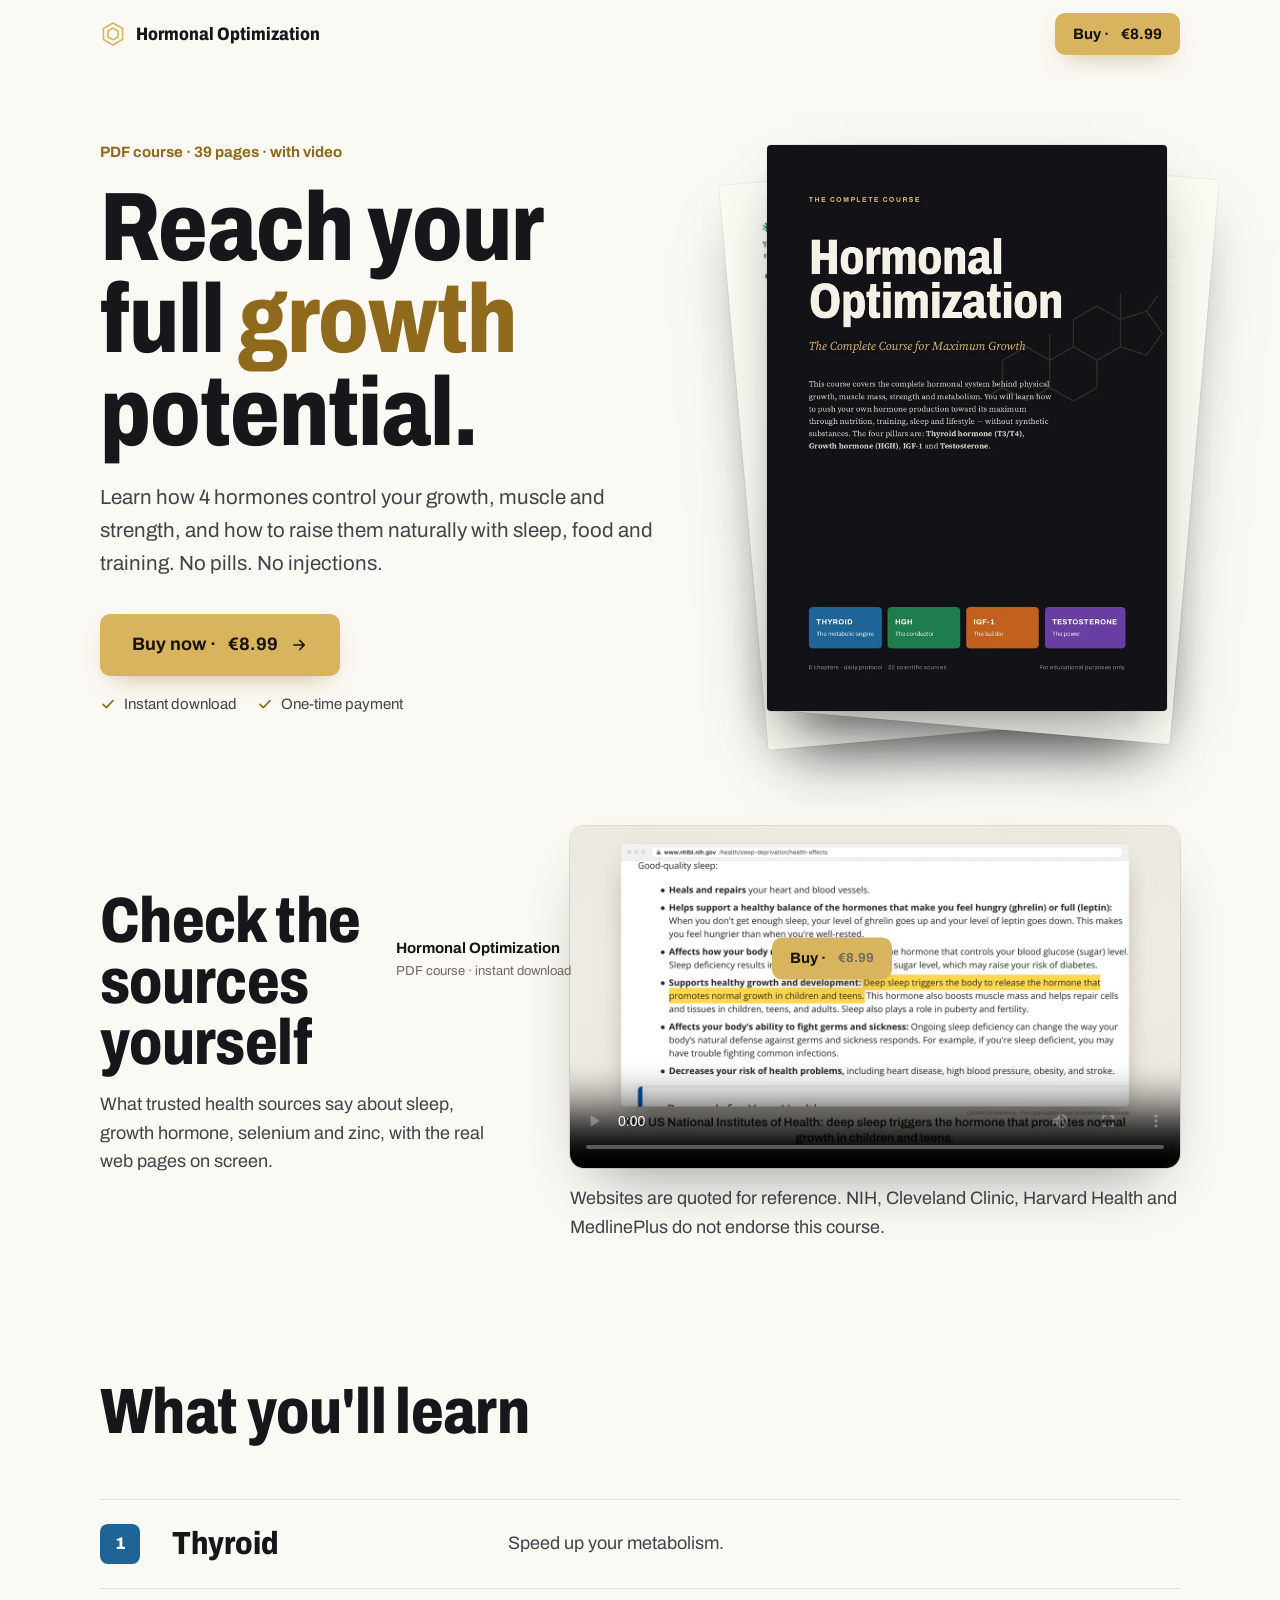
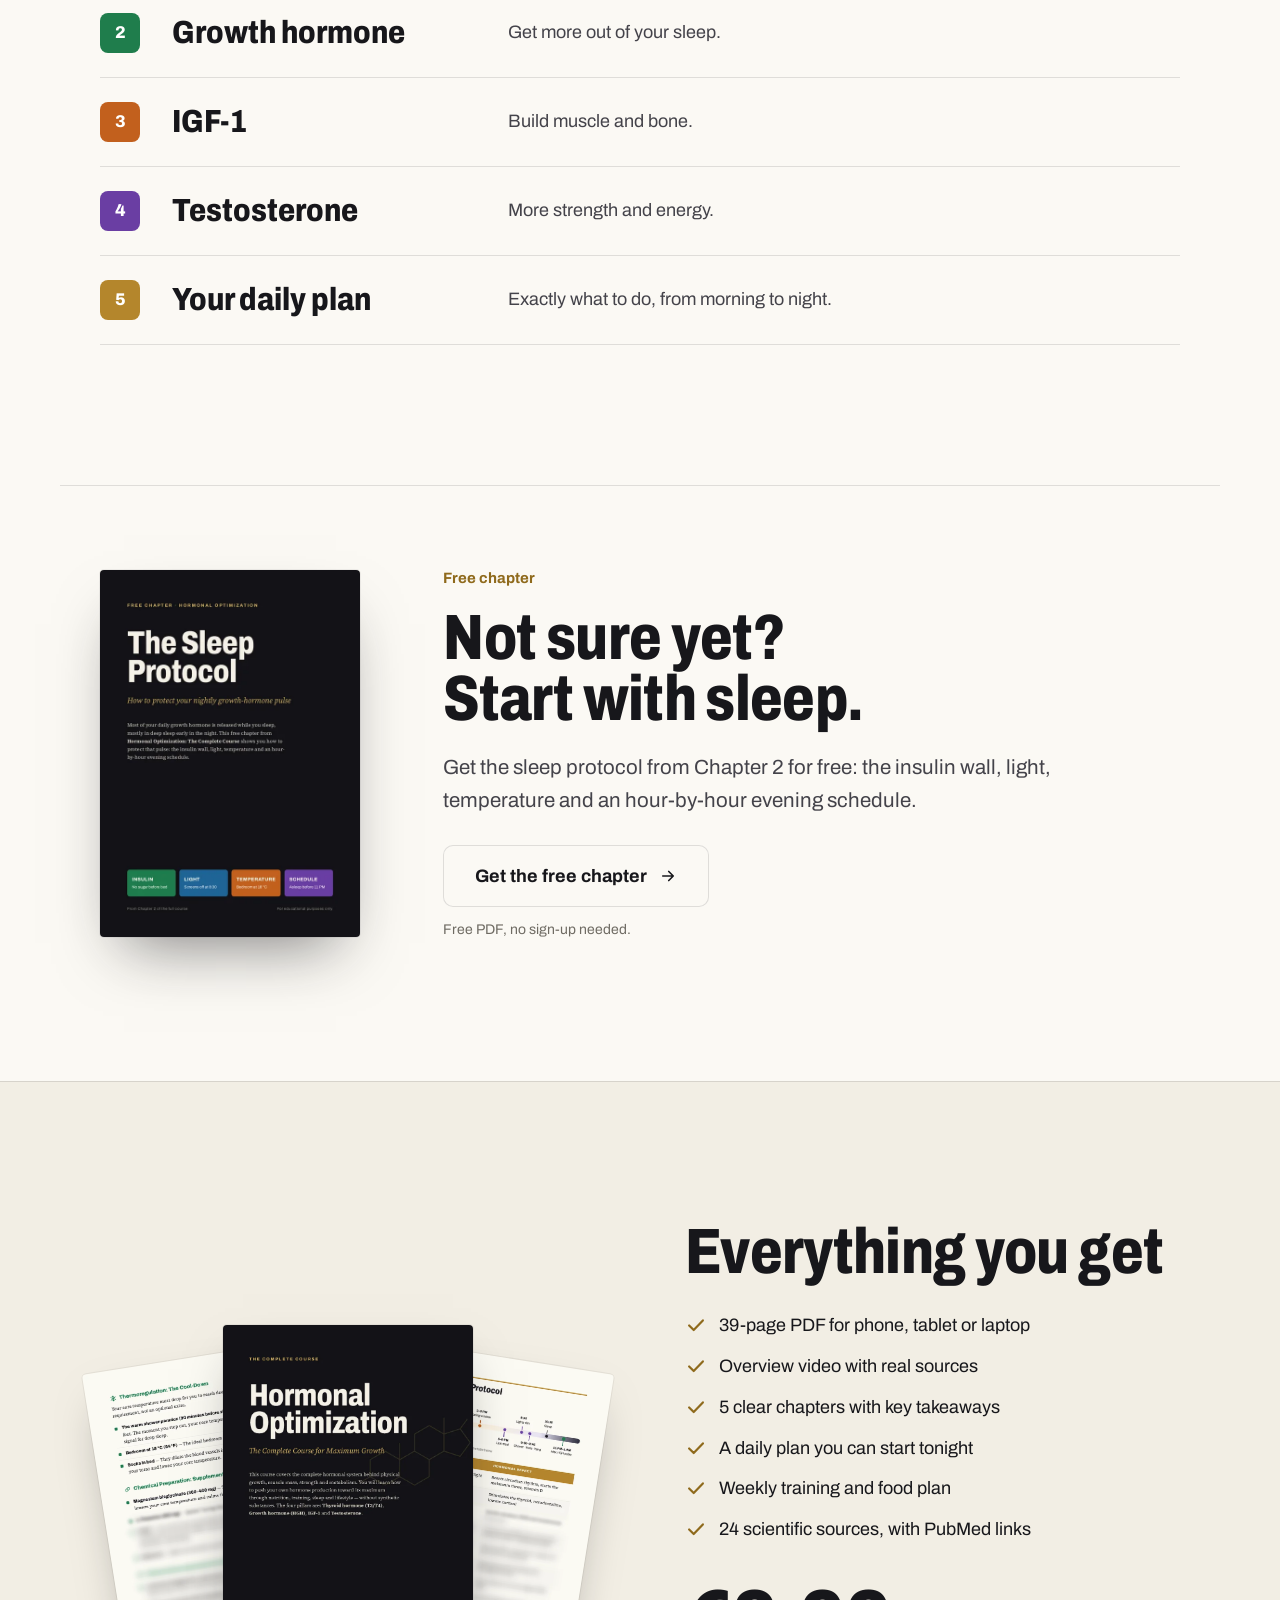
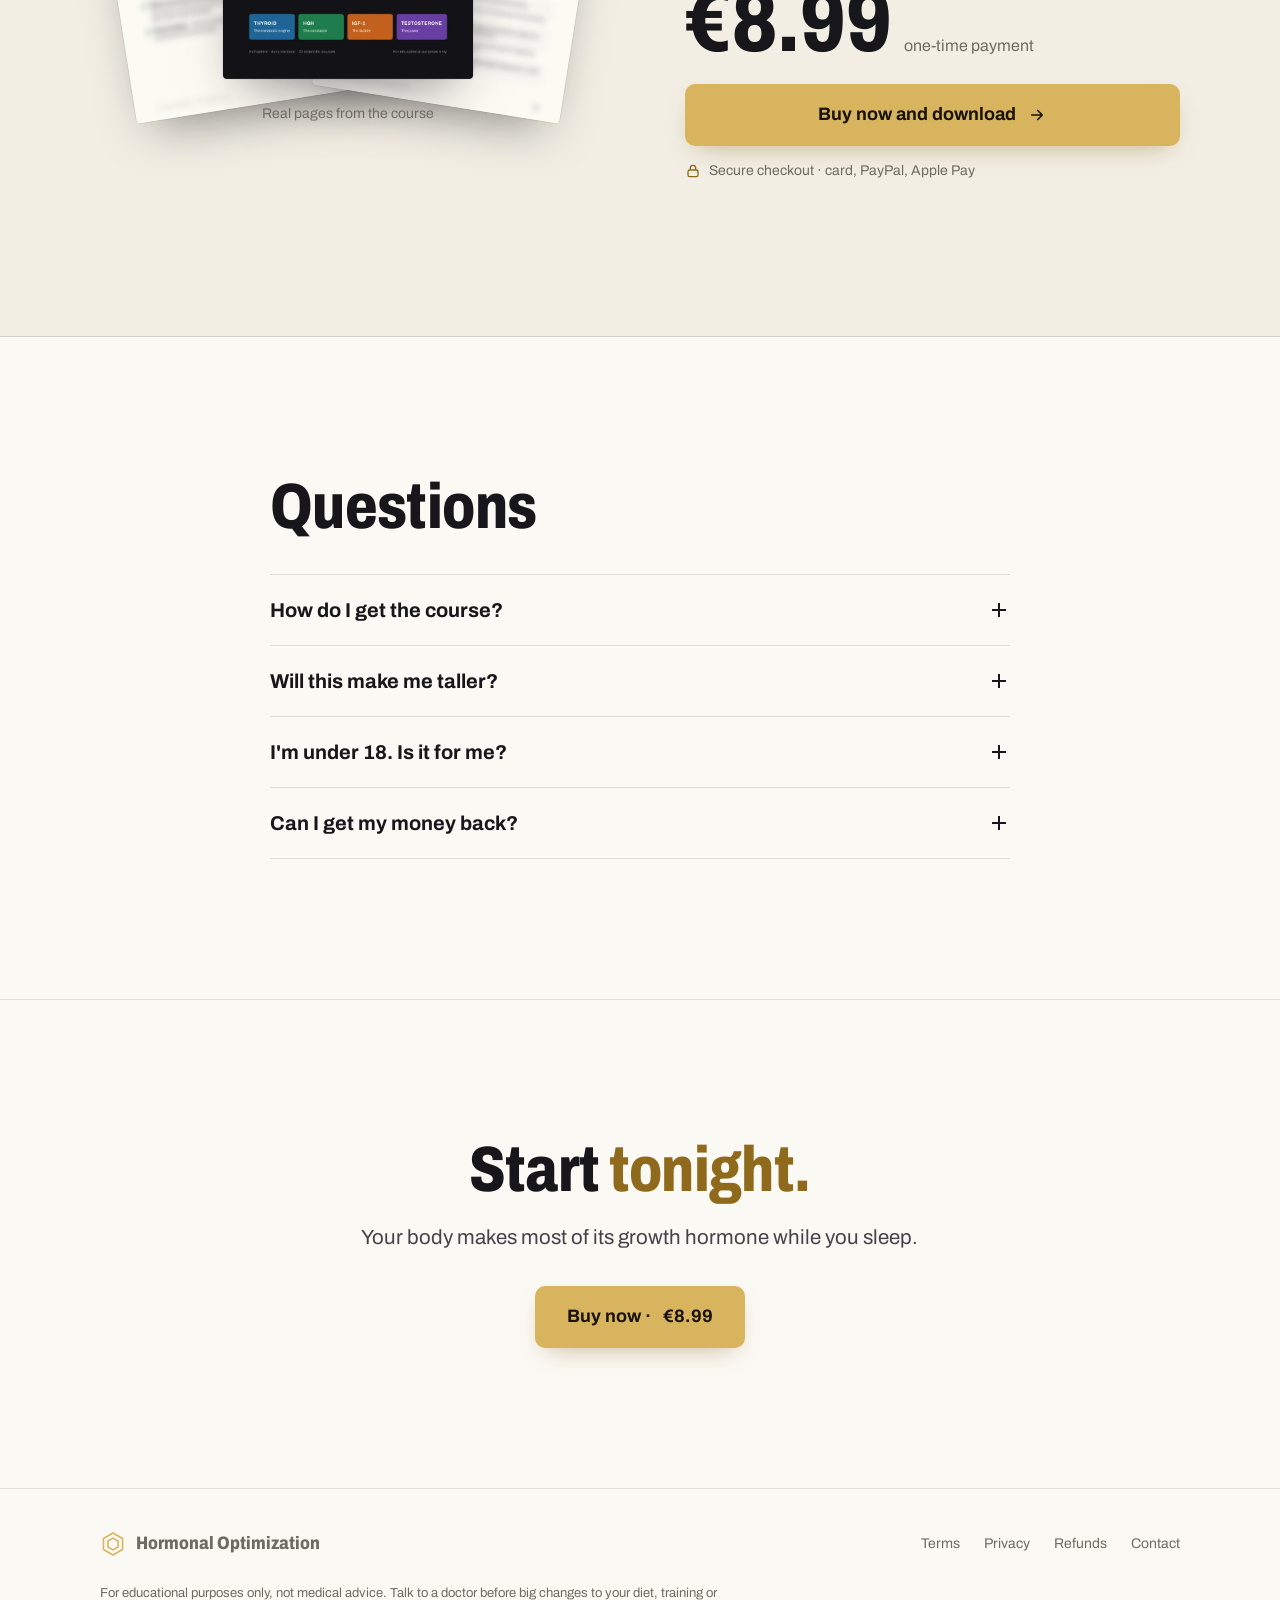
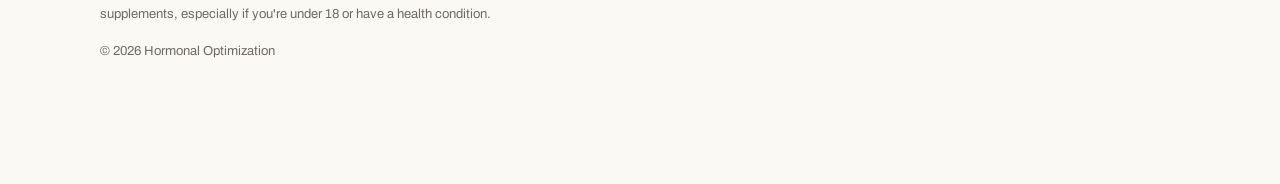
==== commit b9337136: "Switch to Lemon Squeezy checkout and add a free sleep chapter block - config: checkoutUrl (Lemon Squ" ====
--- a/course-website/index.html
+++ b/course-website/index.html
@@ -88,6 +88,20 @@
       </div>
     </section>
 
+    <!-- Free chapter -->
+    <section class="free" id="free">
+      <div class="container">
+        <img class="free-cover rise" src="assets/img/free-cover.webp" alt="Cover of the free chapter: The Sleep Protocol" width="560" height="792" loading="lazy" />
+        <div>
+          <p class="kicker rise">Free chapter</p>
+          <h2 class="h2 rise">Not sure yet? Start with sleep.</h2>
+          <p class="lead rise">Get the sleep protocol from Chapter 2 for free: the insulin wall, light, temperature and an hour-by-hour evening schedule.</p>
+          <a href="downloads/free-sleep-chapter.pdf" class="btn btn-ghost btn-lg rise" data-free>Get the free chapter <svg class="btn-arrow" aria-hidden="true"><use href="#i-arrow"/></svg></a>
+          <p class="free-note rise">Free. You get the PDF by email.</p>
+        </div>
+      </div>
+    </section>
+
     <!-- 3. Look inside + buy -->
     <section class="section buy" id="buy">
       <div class="container">
@@ -109,7 +123,7 @@
           </ul>
           <div class="price rise"><b data-price>€8.99</b><span data-price-note>one-time payment</span></div>
           <a href="#buy" class="btn btn-primary btn-lg btn-block" data-buy>Buy now and download <svg class="btn-arrow" aria-hidden="true"><use href="#i-arrow"/></svg></a>
-          <p class="secure" data-paid-only><svg aria-hidden="true"><use href="#i-lock"/></svg>Secure payment with Stripe</p>
+          <p class="secure" data-paid-only><svg aria-hidden="true"><use href="#i-lock"/></svg>Secure checkout · card, PayPal, Apple Pay</p>
         </div>
       </div>
     </section>
@@ -119,7 +133,7 @@
       <div class="container">
         <h2 class="h2 rise">Questions</h2>
         <div class="faq-list">
-          <details class="faq-item"><summary>How do I get the course?<span class="plus" aria-hidden="true"></span></summary><p>Right after you pay, you can download the PDF. You also get a receipt by email.</p></details>
+          <details class="faq-item"><summary>How do I get the course?<span class="plus" aria-hidden="true"></span></summary><p>Right after you pay, you get an email with your download link and a receipt. The PDF is yours to keep.</p></details>
           <details class="faq-item"><summary>Will this make me taller?<span class="plus" aria-hidden="true"></span></summary><p>Nobody can promise that. Your genes decide most of your height. This course helps you get the most out of what you have.</p></details>
           <details class="faq-item"><summary>I'm under 18. Is it for me?<span class="plus" aria-hidden="true"></span></summary><p>Yes, but read it with a parent, and ask a doctor before you try fasting or supplements.</p></details>
           <details class="faq-item"><summary>Can I get my money back?<span class="plus" aria-hidden="true"></span></summary><p>It's a digital download, so normally no. If your file doesn't work, email us and we'll fix it. See the <a href="refund.html">refund policy</a>.</p></details>
--- a/course-website/assets/css/style.css
+++ b/course-website/assets/css/style.css
@@ -248,3 +248,12 @@
 @media (max-width: 860px) { .watch .container { grid-template-columns: 1fr; } }
 .thanks .player { max-width: 860px; margin: 48px auto 0; text-align: left; }
 .video-note a { color: var(--accent); text-decoration: underline; text-underline-offset: 3px; }
+
+/* ----------------------------------------------------------- free chapter */
+.free { padding-block: 0 clamp(80px, 11vw, 140px); }
+.free .container { display: grid; grid-template-columns: minmax(0, 0.55fr) minmax(0, 1.45fr); gap: clamp(28px, 5vw, 64px); align-items: center;
+  border-top: 1px solid var(--line); padding-top: clamp(48px, 7vw, 80px); }
+.free-cover { width: 100%; max-width: 260px; border-radius: 4px; transform: rotate(-3deg); box-shadow: 0 30px 60px -24px rgba(23, 23, 27, 0.55), 0 0 0 1px rgba(23, 23, 27, 0.06); }
+.free .btn { margin-top: 28px; }
+.free-note { font-size: 14px; color: var(--muted); margin: 12px 0 0; }
+@media (max-width: 700px) { .free .container { grid-template-columns: 1fr; } .free-cover { max-width: 190px; } .free .btn { width: 100%; } }
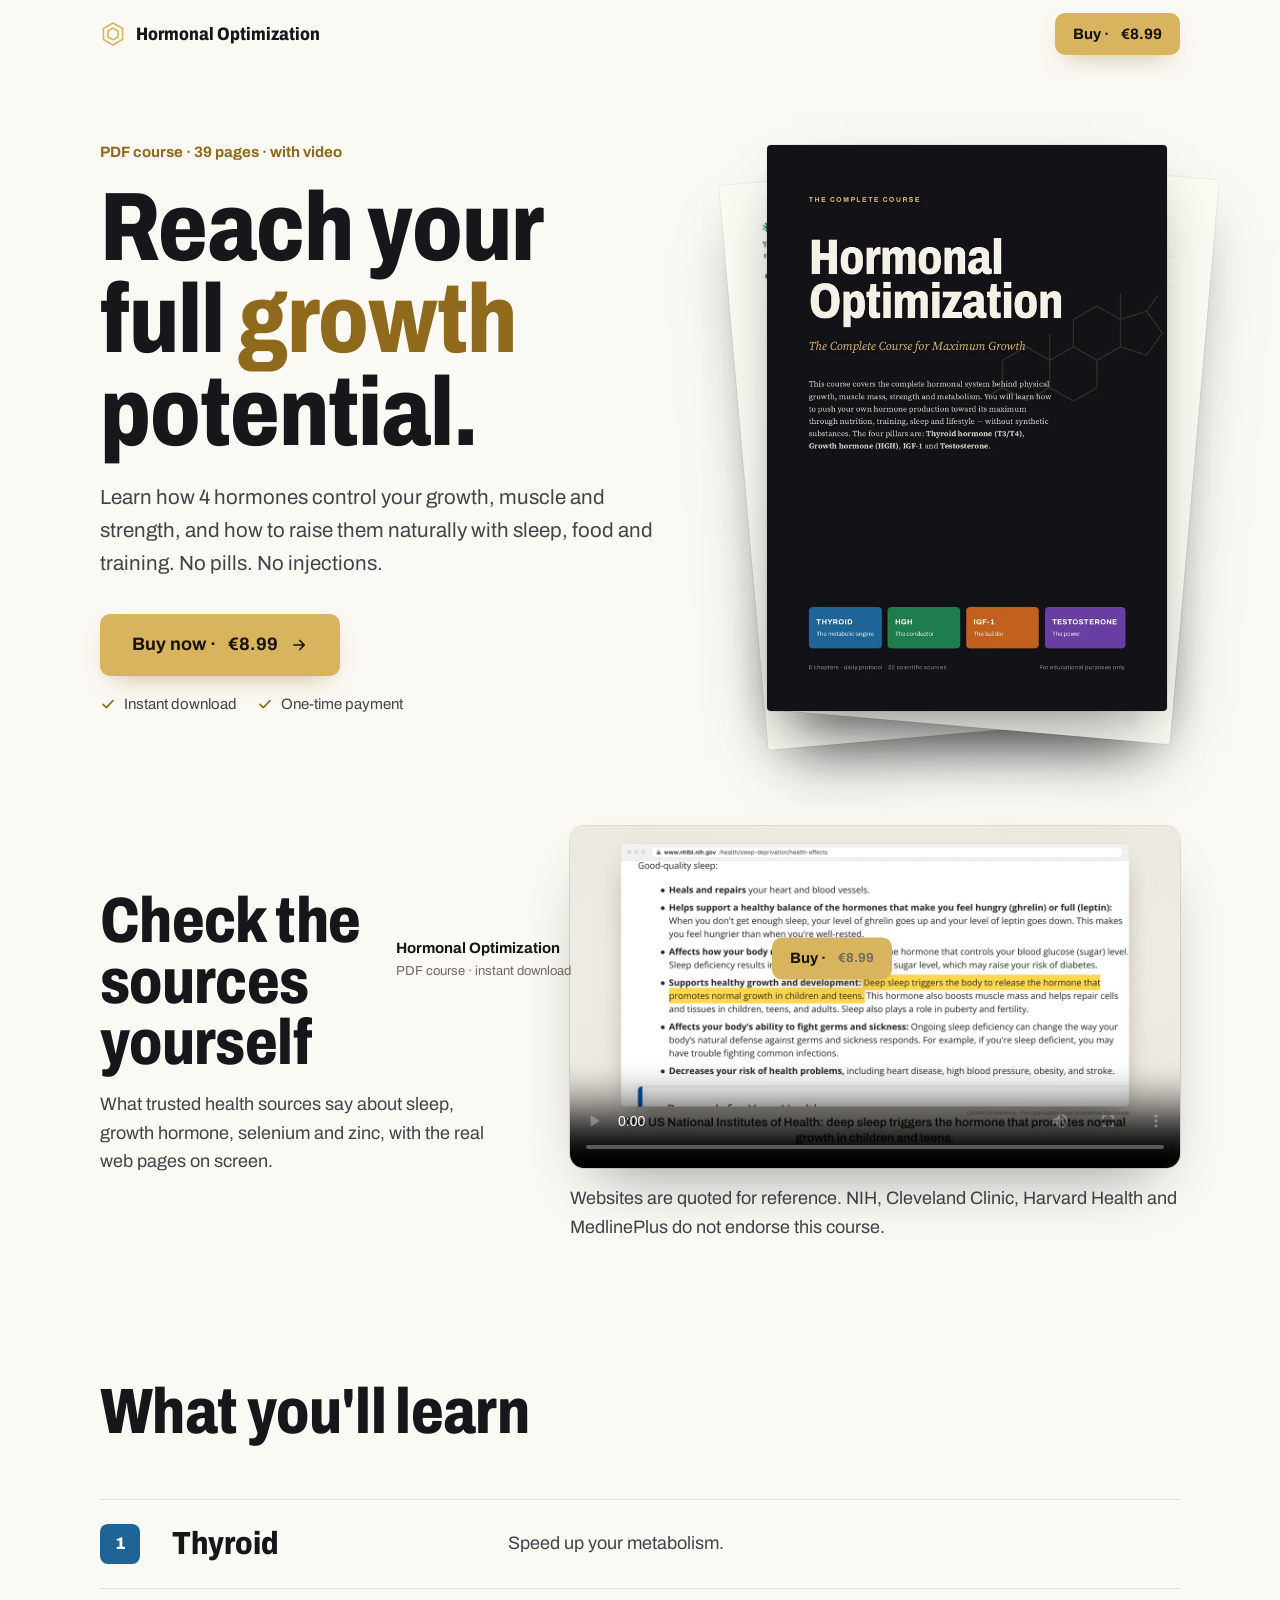
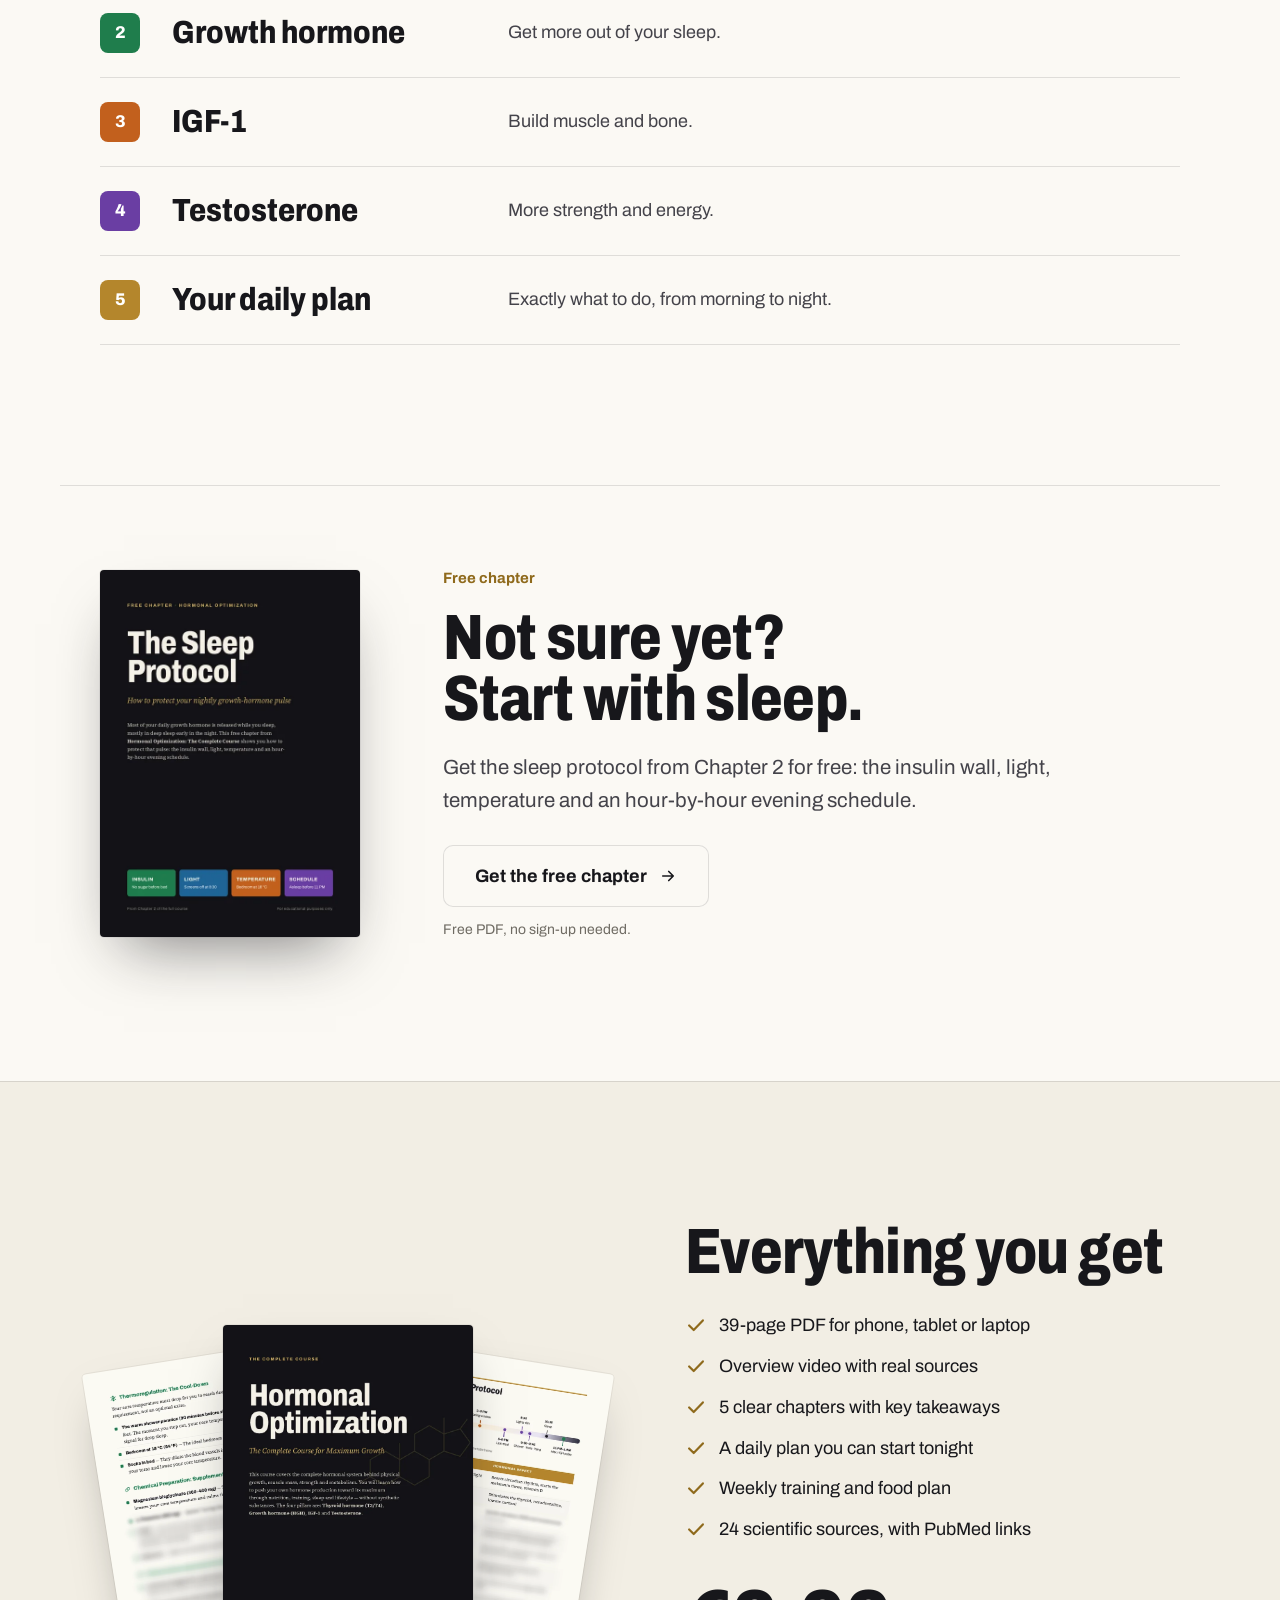
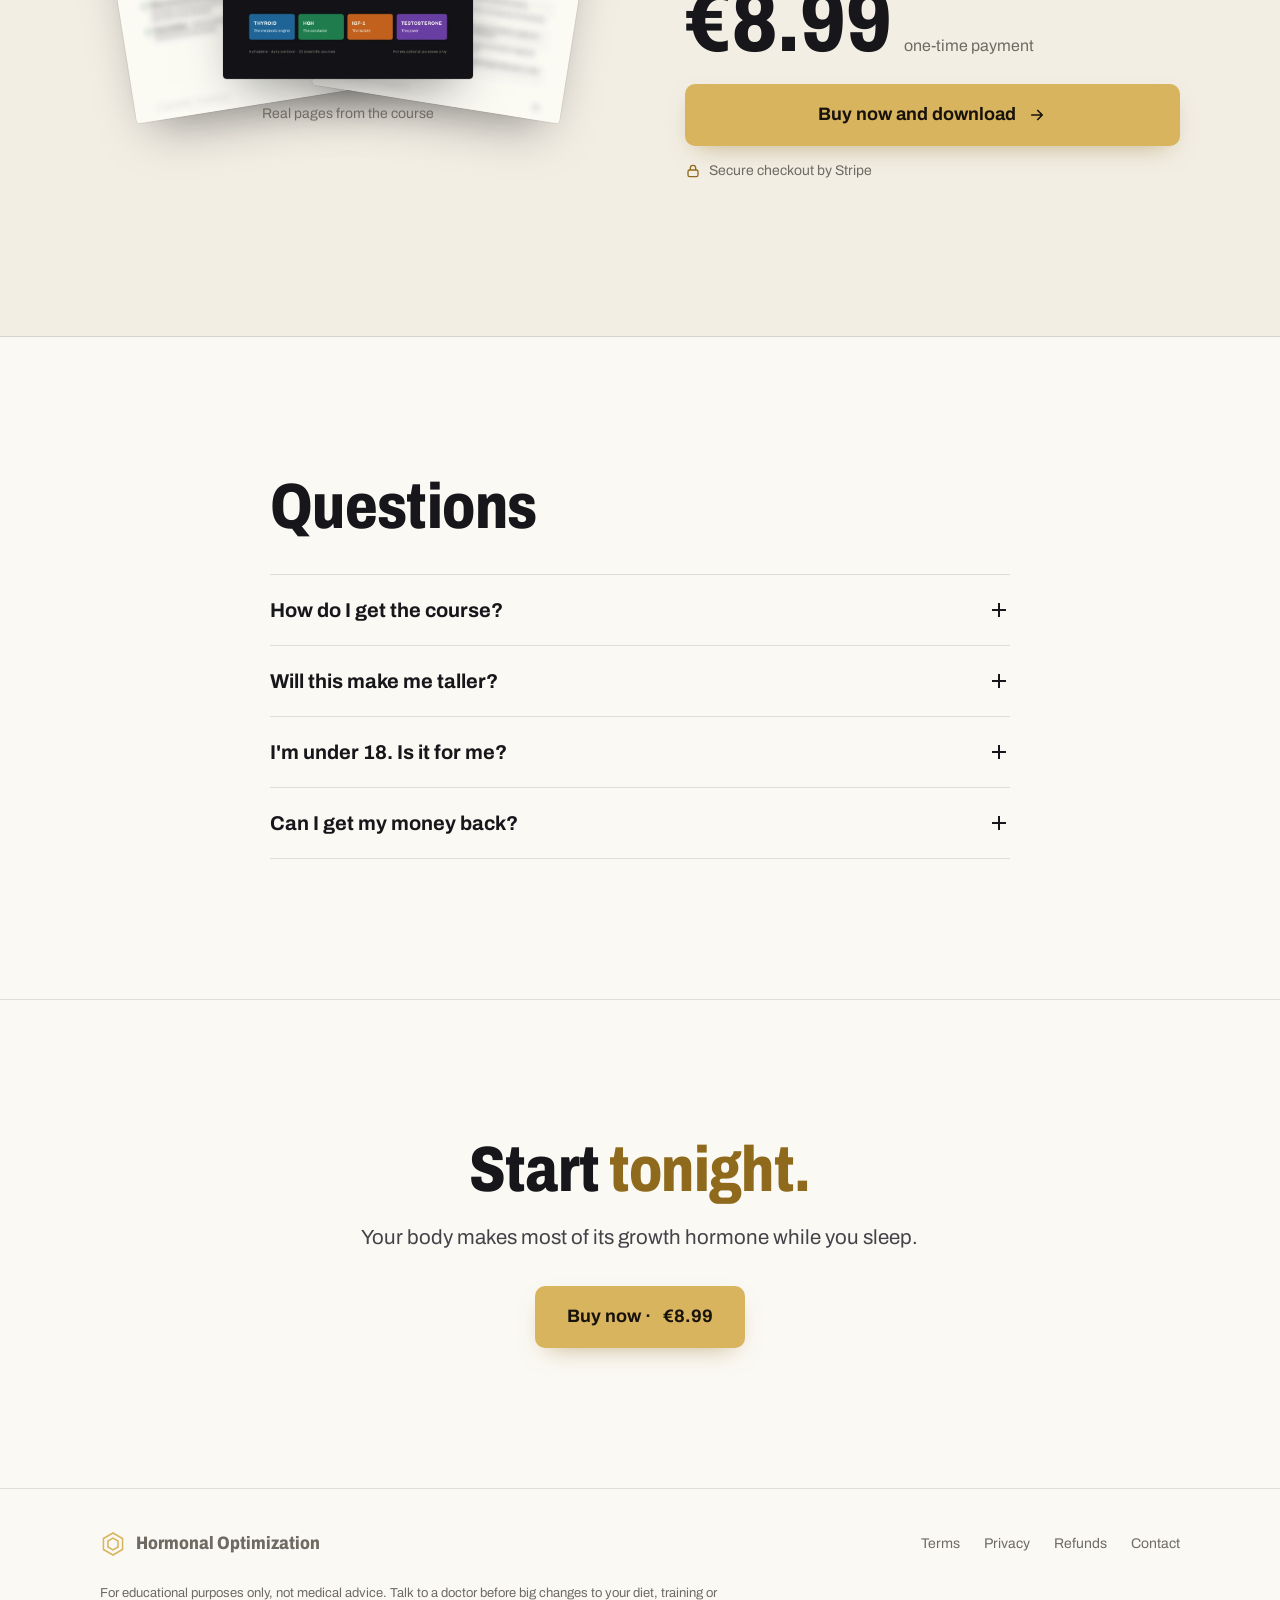
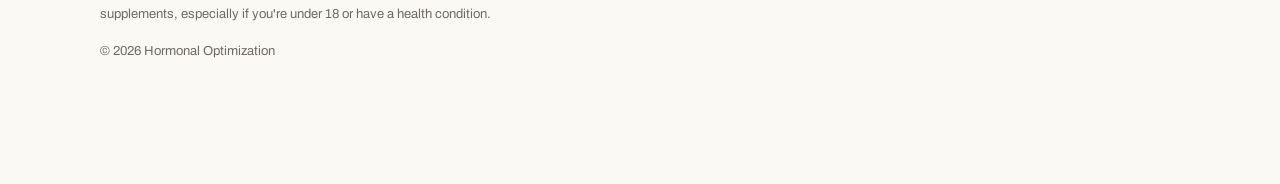
==== commit c5ad719c: "Switch checkout to a Stripe Payment Link with key-based download Buy buttons go to the Stripe Paymen" ====
--- a/course-website/index.html
+++ b/course-website/index.html
@@ -97,7 +97,7 @@
           <h2 class="h2 rise">Not sure yet? Start with sleep.</h2>
           <p class="lead rise">Get the sleep protocol from Chapter 2 for free: the insulin wall, light, temperature and an hour-by-hour evening schedule.</p>
           <a href="downloads/free-sleep-chapter.pdf" class="btn btn-ghost btn-lg rise" data-free>Get the free chapter <svg class="btn-arrow" aria-hidden="true"><use href="#i-arrow"/></svg></a>
-          <p class="free-note rise">Free. You get the PDF by email.</p>
+          <p class="free-note rise">Free PDF, no sign-up needed.</p>
         </div>
       </div>
     </section>
@@ -123,7 +123,7 @@
           </ul>
           <div class="price rise"><b data-price>€8.99</b><span data-price-note>one-time payment</span></div>
           <a href="#buy" class="btn btn-primary btn-lg btn-block" data-buy>Buy now and download <svg class="btn-arrow" aria-hidden="true"><use href="#i-arrow"/></svg></a>
-          <p class="secure" data-paid-only><svg aria-hidden="true"><use href="#i-lock"/></svg>Secure checkout · card, PayPal, Apple Pay</p>
+          <p class="secure" data-paid-only><svg aria-hidden="true"><use href="#i-lock"/></svg>Secure checkout by Stripe</p>
         </div>
       </div>
     </section>
@@ -133,7 +133,7 @@
       <div class="container">
         <h2 class="h2 rise">Questions</h2>
         <div class="faq-list">
-          <details class="faq-item"><summary>How do I get the course?<span class="plus" aria-hidden="true"></span></summary><p>Right after you pay, you get an email with your download link and a receipt. The PDF is yours to keep.</p></details>
+          <details class="faq-item"><summary>How do I get the course?<span class="plus" aria-hidden="true"></span></summary><p>Right after you pay, you land on your download page. Save the PDF: it's yours to keep.</p></details>
           <details class="faq-item"><summary>Will this make me taller?<span class="plus" aria-hidden="true"></span></summary><p>Nobody can promise that. Your genes decide most of your height. This course helps you get the most out of what you have.</p></details>
           <details class="faq-item"><summary>I'm under 18. Is it for me?<span class="plus" aria-hidden="true"></span></summary><p>Yes, but read it with a parent, and ask a doctor before you try fasting or supplements.</p></details>
           <details class="faq-item"><summary>Can I get my money back?<span class="plus" aria-hidden="true"></span></summary><p>It's a digital download, so normally no. If your file doesn't work, email us and we'll fix it. See the <a href="refund.html">refund policy</a>.</p></details>
